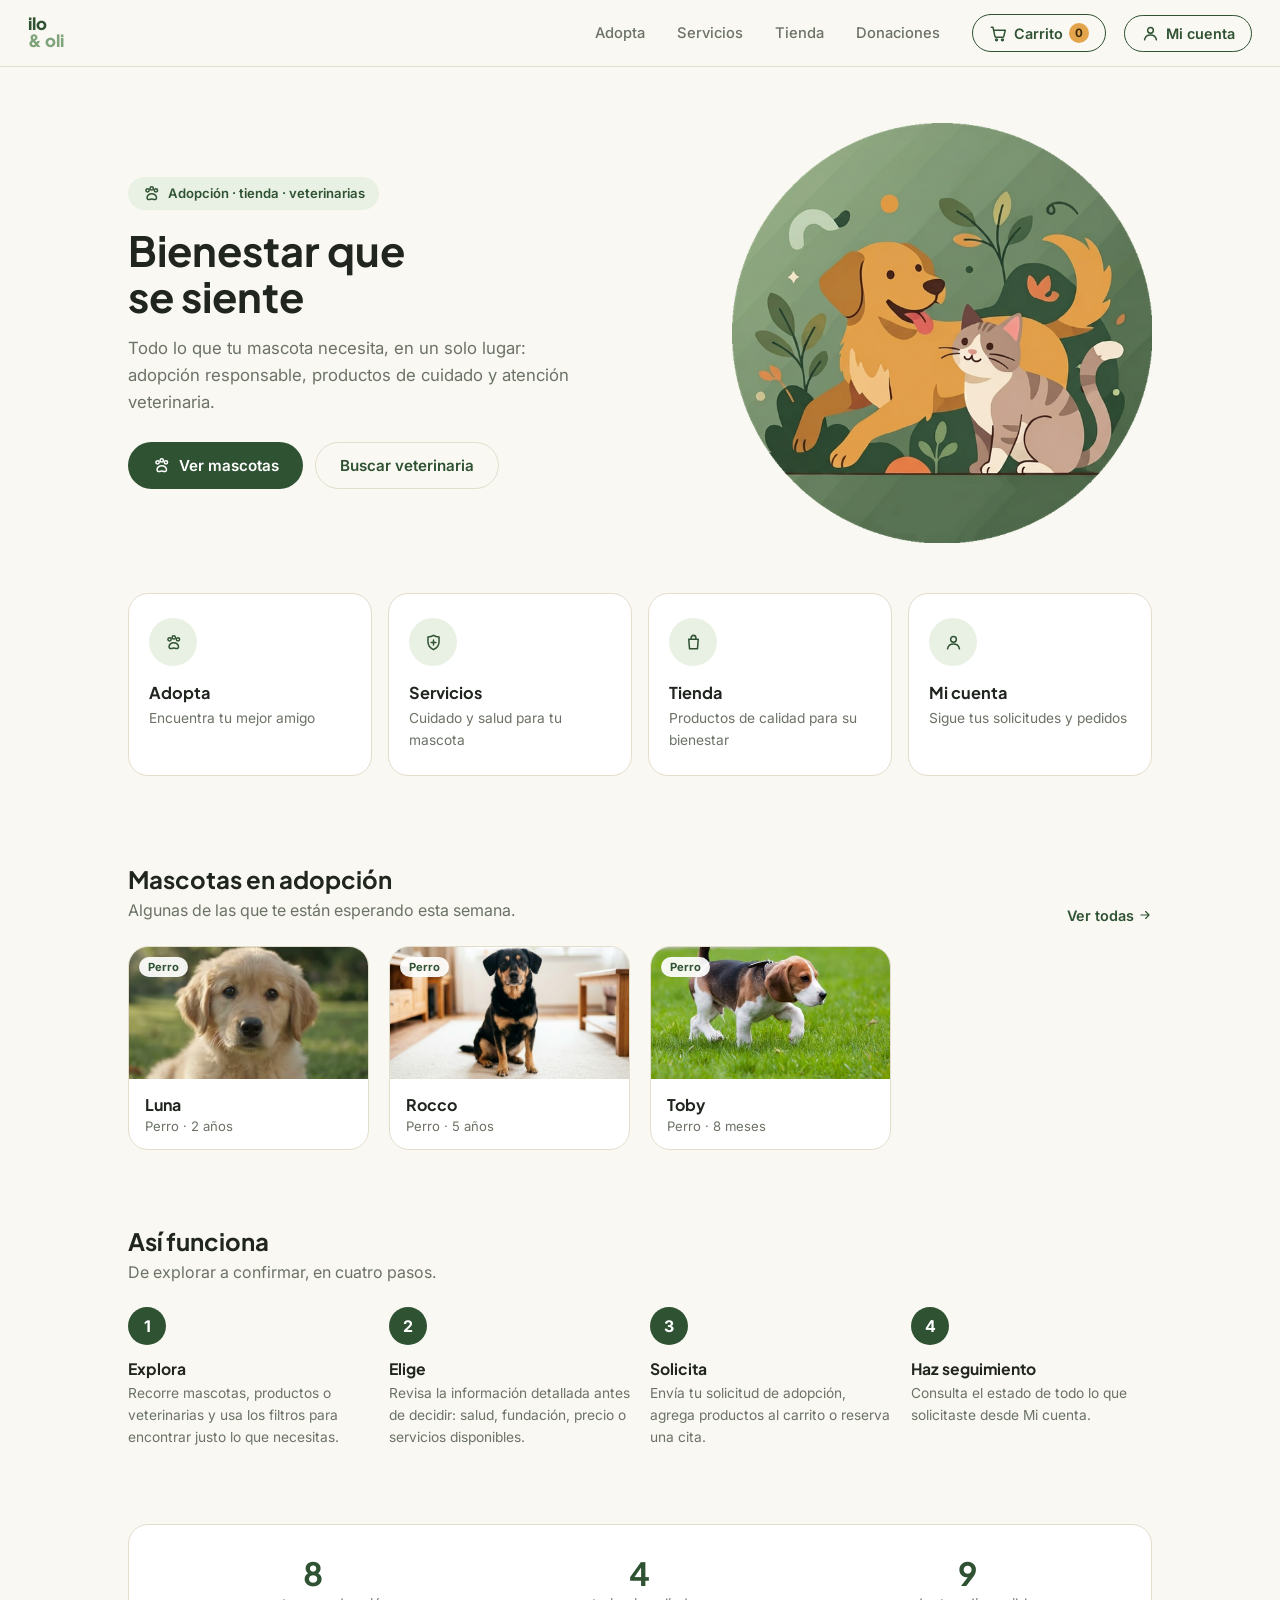
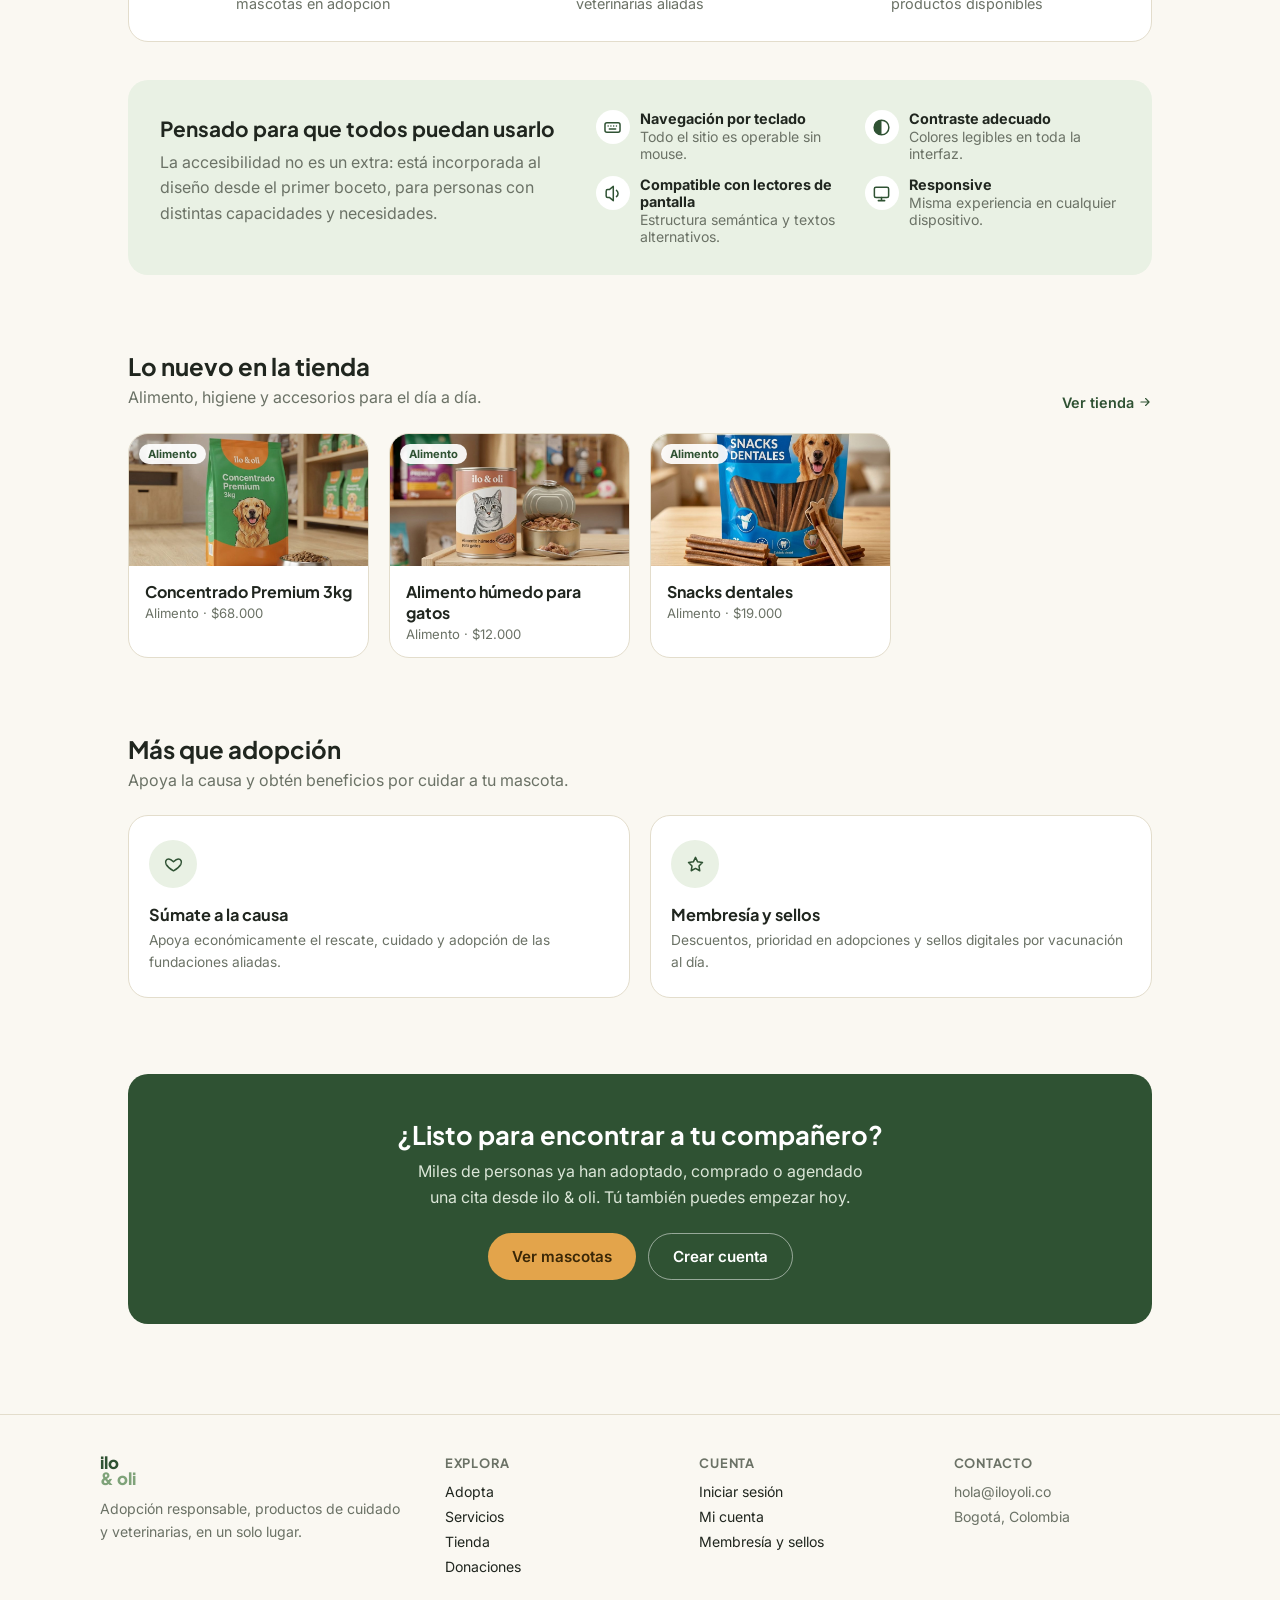
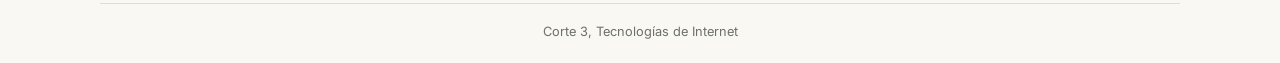
==== frontend/index.html @ 6c26f2fb "Proyecto completo con frontend y backend" ====
<!DOCTYPE html>
<html lang="es">
<head>
<meta charset="UTF-8">
<meta name="viewport" content="width=device-width, initial-scale=1">
<title>ilo &amp; oli</title>
<link href="https://fonts.googleapis.com/css2?family=Plus+Jakarta+Sans:wght@500;700;800&family=Inter:wght@400;500;600&display=swap" rel="stylesheet">
<link rel="stylesheet" href="estilos.css">
<link rel="stylesheet" href="dinamico.css">
</head>
<body>

<a class="saltar" href="#contenido">Saltar al contenido principal</a>

<!-- Un radio por pantalla: el que está marcado decide qué pantalla se ve -->
<input type="radio" name="pantalla" id="v-inicio" class="pantalla" tabindex="-1" aria-hidden="true" checked>
<input type="radio" name="pantalla" id="v-acceso" class="pantalla" tabindex="-1" aria-hidden="true">
<input type="radio" name="pantalla" id="v-registro" class="pantalla" tabindex="-1" aria-hidden="true">
<input type="radio" name="pantalla" id="v-mascotas" class="pantalla" tabindex="-1" aria-hidden="true">
<input type="radio" name="pantalla" id="v-mascota" class="pantalla" tabindex="-1" aria-hidden="true">
<input type="radio" name="pantalla" id="v-form-adopcion" class="pantalla" tabindex="-1" aria-hidden="true">
<input type="radio" name="pantalla" id="v-conf-adopcion" class="pantalla" tabindex="-1" aria-hidden="true">
<input type="radio" name="pantalla" id="v-tienda" class="pantalla" tabindex="-1" aria-hidden="true">
<input type="radio" name="pantalla" id="v-producto" class="pantalla" tabindex="-1" aria-hidden="true">
<input type="radio" name="pantalla" id="v-carrito" class="pantalla" tabindex="-1" aria-hidden="true">
<input type="radio" name="pantalla" id="v-pago" class="pantalla" tabindex="-1" aria-hidden="true">
<input type="radio" name="pantalla" id="v-conf-pedido" class="pantalla" tabindex="-1" aria-hidden="true">
<input type="radio" name="pantalla" id="v-veterinarias" class="pantalla" tabindex="-1" aria-hidden="true">
<input type="radio" name="pantalla" id="v-vet" class="pantalla" tabindex="-1" aria-hidden="true">
<input type="radio" name="pantalla" id="v-form-cita" class="pantalla" tabindex="-1" aria-hidden="true">
<input type="radio" name="pantalla" id="v-conf-cita" class="pantalla" tabindex="-1" aria-hidden="true">
<input type="radio" name="pantalla" id="v-cuenta" class="pantalla" tabindex="-1" aria-hidden="true">
<input type="radio" name="pantalla" id="v-membresia" class="pantalla" tabindex="-1" aria-hidden="true">
<input type="radio" name="pantalla" id="v-donaciones" class="pantalla" tabindex="-1" aria-hidden="true">
<input type="radio" name="pantalla" id="v-conf-donacion" class="pantalla" tabindex="-1" aria-hidden="true">
<input type="radio" name="pantalla" id="v-mascota-rocco" class="pantalla" tabindex="-1" aria-hidden="true">
<input type="radio" name="pantalla" id="v-mascota-toby" class="pantalla" tabindex="-1" aria-hidden="true">
<input type="radio" name="pantalla" id="v-mascota-mishi" class="pantalla" tabindex="-1" aria-hidden="true">
<input type="radio" name="pantalla" id="v-mascota-simon" class="pantalla" tabindex="-1" aria-hidden="true">
<input type="radio" name="pantalla" id="v-mascota-nube" class="pantalla" tabindex="-1" aria-hidden="true">
<input type="radio" name="pantalla" id="v-mascota-max" class="pantalla" tabindex="-1" aria-hidden="true">
<input type="radio" name="pantalla" id="v-mascota-bella" class="pantalla" tabindex="-1" aria-hidden="true">
<input type="radio" name="pantalla" id="v-form-adopcion-rocco" class="pantalla" tabindex="-1" aria-hidden="true">
<input type="radio" name="pantalla" id="v-form-adopcion-toby" class="pantalla" tabindex="-1" aria-hidden="true">
<input type="radio" name="pantalla" id="v-form-adopcion-mishi" class="pantalla" tabindex="-1" aria-hidden="true">
<input type="radio" name="pantalla" id="v-form-adopcion-simon" class="pantalla" tabindex="-1" aria-hidden="true">
<input type="radio" name="pantalla" id="v-form-adopcion-nube" class="pantalla" tabindex="-1" aria-hidden="true">
<input type="radio" name="pantalla" id="v-form-adopcion-max" class="pantalla" tabindex="-1" aria-hidden="true">
<input type="radio" name="pantalla" id="v-form-adopcion-bella" class="pantalla" tabindex="-1" aria-hidden="true">
<input type="radio" name="pantalla" id="v-producto-humedo" class="pantalla" tabindex="-1" aria-hidden="true">
<input type="radio" name="pantalla" id="v-producto-snacks" class="pantalla" tabindex="-1" aria-hidden="true">
<input type="radio" name="pantalla" id="v-producto-shampoo" class="pantalla" tabindex="-1" aria-hidden="true">
<input type="radio" name="pantalla" id="v-producto-toallitas" class="pantalla" tabindex="-1" aria-hidden="true">
<input type="radio" name="pantalla" id="v-producto-arena" class="pantalla" tabindex="-1" aria-hidden="true">
<input type="radio" name="pantalla" id="v-producto-correa" class="pantalla" tabindex="-1" aria-hidden="true">
<input type="radio" name="pantalla" id="v-producto-rascador" class="pantalla" tabindex="-1" aria-hidden="true">
<input type="radio" name="pantalla" id="v-producto-cama" class="pantalla" tabindex="-1" aria-hidden="true">
<input type="radio" name="pantalla" id="v-vet-patitas" class="pantalla" tabindex="-1" aria-hidden="true">
<input type="radio" name="pantalla" id="v-vet-norte" class="pantalla" tabindex="-1" aria-hidden="true">
<input type="radio" name="pantalla" id="v-vet-refugio" class="pantalla" tabindex="-1" aria-hidden="true">
<input type="radio" name="pantalla" id="v-form-cita-patitas" class="pantalla" tabindex="-1" aria-hidden="true">
<input type="radio" name="pantalla" id="v-form-cita-norte" class="pantalla" tabindex="-1" aria-hidden="true">
<input type="radio" name="pantalla" id="v-form-cita-refugio" class="pantalla" tabindex="-1" aria-hidden="true">
<input type="radio" name="pantalla" id="v-conf-perfil" class="pantalla" tabindex="-1" aria-hidden="true">
<input type="radio" name="pantalla" id="v-conf-membresia" class="pantalla" tabindex="-1" aria-hidden="true">
<input type="radio" name="pantalla" id="v-conf-sello" class="pantalla" tabindex="-1" aria-hidden="true">
<input type="radio" name="pantalla" id="v-adm-resumen" class="pantalla" tabindex="-1" aria-hidden="true">
<input type="radio" name="pantalla" id="v-adm-solicitudes" class="pantalla" tabindex="-1" aria-hidden="true">
<input type="radio" name="pantalla" id="v-adm-conf-aprobada" class="pantalla" tabindex="-1" aria-hidden="true">
<input type="radio" name="pantalla" id="v-adm-conf-rechazada" class="pantalla" tabindex="-1" aria-hidden="true">
<input type="radio" name="pantalla" id="v-adm-inventarios" class="pantalla" tabindex="-1" aria-hidden="true">
<input type="radio" name="pantalla" id="v-adm-mascota-nueva" class="pantalla" tabindex="-1" aria-hidden="true">
<input type="radio" name="pantalla" id="v-adm-producto-nuevo" class="pantalla" tabindex="-1" aria-hidden="true">
<input type="radio" name="pantalla" id="v-adm-conf-inventario" class="pantalla" tabindex="-1" aria-hidden="true">
<input type="radio" name="pantalla" id="v-adm-ingresos" class="pantalla" tabindex="-1" aria-hidden="true">
<input type="radio" name="pantalla" id="v-adm-sellos" class="pantalla" tabindex="-1" aria-hidden="true">
<input type="radio" name="pantalla" id="v-adm-config" class="pantalla" tabindex="-1" aria-hidden="true">

<!-- Íconos reutilizables -->
<svg width="0" height="0" style="position:absolute" aria-hidden="true">
  <symbol id="paw" viewBox="0 0 24 24"><circle cx="7" cy="8" r="2.1"/><circle cx="12.3" cy="5.6" r="2.1"/><circle cx="17.6" cy="8" r="2.1"/><path d="M12.3 12.2c3.2 0 6 2.5 6 5.2 0 1.7-1.5 2.7-3.3 2.1-1.8-.6-3.5-.6-5.3 0-1.8.6-3.3-.4-3.3-2.1 0-2.7 2.7-5.2 5.9-5.2z"/></symbol>
  <symbol id="bolsa" viewBox="0 0 24 24"><path d="M6 8h12l-1 12H7L6 8z"/><path d="M9 8V6a3 3 0 016 0v2"/></symbol>
  <symbol id="cruz" viewBox="0 0 24 24"><path d="M12 3c2 1.5 4 2 7 2v6c0 5-3 8-7 10-4-2-7-5-7-10V5c3 0 5-.5 7-2z"/><path d="M12 9v6M9 12h6"/></symbol>
  <symbol id="persona" viewBox="0 0 24 24"><circle cx="12" cy="8" r="3.6"/><path d="M4.5 20c.8-4 3.8-6 7.5-6s6.7 2 7.5 6"/></symbol>
  <symbol id="corazon" viewBox="0 0 24 24"><path d="M12 20s-7-4.2-9.3-8.3C1 8.3 2.6 5 6 5c2 0 3.5 1.1 6 3.6C14.5 6.1 16 5 18 5c3.4 0 5 3.3 3.3 6.7C19 15.8 12 20 12 20z"/></symbol>
  <symbol id="estrella" viewBox="0 0 24 24"><path d="M12 3l2.7 5.6 6.1.9-4.4 4.3 1 6.1L12 17l-5.4 2.9 1-6.1L3.2 9.5l6.1-.9z"/></symbol>
  <symbol id="check" viewBox="0 0 24 24"><circle cx="12" cy="12" r="9.3"/><path d="M8 12.3l2.6 2.6L16 9.5"/></symbol>
  <symbol id="ico-carrito" viewBox="0 0 24 24"><path d="M3 4h2l2.4 11.2a2 2 0 002 1.6h7.4a2 2 0 002-1.6L20.5 8H6"/><circle cx="9.5" cy="20" r="1.2"/><circle cx="17" cy="20" r="1.2"/></symbol>
  <symbol id="lupa" viewBox="0 0 24 24"><circle cx="11" cy="11" r="7.3"/><path d="M21 21l-4.6-4.6"/></symbol>
  <symbol id="flecha" viewBox="0 0 24 24"><path d="M5 12h14M13 6l6 6-6 6"/></symbol>
  <symbol id="atras" viewBox="0 0 24 24"><path d="M19 12H5M11 6l-6 6 6 6"/></symbol>
  <symbol id="reloj" viewBox="0 0 24 24"><circle cx="12" cy="12" r="9.3"/><path d="M12 7v5.3l3.6 2.1"/></symbol>
  <symbol id="pin" viewBox="0 0 24 24"><path d="M12 21s7-6.1 7-11.6A7 7 0 005 9.4C5 14.9 12 21 12 21z"/><circle cx="12" cy="9.4" r="2.4"/></symbol>
  <symbol id="telefono" viewBox="0 0 24 24"><path d="M5.5 4h3l1.5 4.5-2 1.7a12 12 0 006.8 6.8l1.7-2 4.5 1.5v3c0 1-1 1.8-2 1.6-11-1.3-14.3-9.5-15.5-15.6C3.3 4.8 4.4 4 5.5 4z"/></symbol>
  <symbol id="calendario" viewBox="0 0 24 24"><rect x="3.5" y="5" width="17" height="15.5" rx="2.5"/><path d="M8 3v4M16 3v4M3.5 10h17"/></symbol>
  <symbol id="tarjeta" viewBox="0 0 24 24"><rect x="2.5" y="5.5" width="19" height="13" rx="2.2"/><path d="M2.5 9.5h19"/></symbol>
  <symbol id="teclado" viewBox="0 0 24 24"><rect x="2.5" y="6" width="19" height="12" rx="2.5"/><path d="M6.5 10h.01M10 10h.01M13.5 10h.01M17 10h.01M8 14h8"/></symbol>
  <symbol id="contraste" viewBox="0 0 24 24"><circle cx="12" cy="12" r="9.3"/><path d="M12 2.7a9.3 9.3 0 000 18.6z" fill="currentColor" stroke="none"/></symbol>
  <symbol id="altavoz" viewBox="0 0 24 24"><path d="M4 15V9a2 2 0 012-2h2l5-4v18l-5-4H6a2 2 0 01-2-2z"/><path d="M17 8a5 5 0 010 8"/></symbol>
  <symbol id="documento" viewBox="0 0 24 24"><path d="M7 3h7l5 5v13H7z"/><path d="M14 3v5h5M10 13h6M10 17h6"/></symbol>
  <symbol id="pantalla" viewBox="0 0 24 24"><rect x="3" y="4" width="18" height="13" rx="2"/><path d="M8 21h8M12 17v4"/></symbol>
</svg>

<nav class="nav-usuario" aria-label="Principal">
  <label class="logo" for="v-inicio" role="link" tabindex="0" aria-label="ilo y oli, ir al inicio"><span>ilo</span><span>&amp; oli</span></label>
  <div class="links">
    <label for="v-mascotas" role="link" tabindex="0">Adopta</label>
    <label for="v-veterinarias" role="link" tabindex="0">Servicios</label>
    <label for="v-tienda" role="link" tabindex="0">Tienda</label>
    <label for="v-donaciones" role="link" tabindex="0">Donaciones</label>
  </div>
  <label class="btn-cuenta" for="v-carrito" role="link" tabindex="0" aria-label="Carrito, 3 productos"><svg class="icon" aria-hidden="true" focusable="false"><use href="#ico-carrito"/></svg>Carrito <span class="contador" aria-hidden="true">3</span></label>
  <label class="btn-cuenta" for="v-cuenta" role="link" tabindex="0"><svg class="icon" aria-hidden="true" focusable="false"><use href="#persona"/></svg>Mi cuenta</label>
</nav>

<nav class="nav-admin" aria-label="Administración">
  <label class="logo" for="v-adm-resumen" role="link" tabindex="0" aria-label="ilo y oli, ir al panel de administración"><span>ilo</span><span>&amp; oli</span></label>
  <div class="links">
    <label for="v-adm-resumen" role="link" tabindex="0">Estadísticas</label>
    <label for="v-adm-solicitudes" role="link" tabindex="0">Solicitudes</label>
    <label for="v-adm-inventarios" role="link" tabindex="0">Inventarios</label>
    <label for="v-adm-ingresos" role="link" tabindex="0">Ingresos</label>
  </div>
  <label class="btn-cuenta" for="v-adm-config" role="link" tabindex="0"><svg class="icon" aria-hidden="true" focusable="false"><use href="#persona"/></svg>Mi cuenta</label>
</nav>

<main id="contenido" tabindex="-1">

  <!-- ===== INICIO ===== -->
  <section class="vista" id="inicio" aria-label="Inicio">
    <div class="hero">
      <div>
        <span class="etiqueta"><svg class="icon" aria-hidden="true" focusable="false"><use href="#paw"/></svg> Adopción · tienda · veterinarias</span>
        <h1>Bienestar que<br>se siente</h1>
        <p class="intro">Todo lo que tu mascota necesita, en un solo lugar: adopción responsable, productos de cuidado y atención veterinaria.</p>
        <div class="botones">
          <label class="btn" for="v-mascotas" role="link" tabindex="0"><svg class="icon" aria-hidden="true" focusable="false"><use href="#paw"/></svg> Ver mascotas</label>
          <label class="btn borde" for="v-veterinarias" role="link" tabindex="0">Buscar veterinaria</label>
        </div>
      </div>
      <img class="ilustracion" src="img/inicio.png" alt="Un perro y un gato juntos" width="420" height="420">
    </div>

    <div class="accesos">
      <label class="acceso" for="v-mascotas" role="link" tabindex="0"><div class="circulo"><svg class="icon" aria-hidden="true" focusable="false"><use href="#paw"/></svg></div><h3>Adopta</h3><p>Encuentra tu mejor amigo</p></label>
      <label class="acceso" for="v-veterinarias" role="link" tabindex="0"><div class="circulo"><svg class="icon" aria-hidden="true" focusable="false"><use href="#cruz"/></svg></div><h3>Servicios</h3><p>Cuidado y salud para tu mascota</p></label>
      <label class="acceso" for="v-tienda" role="link" tabindex="0"><div class="circulo"><svg class="icon" aria-hidden="true" focusable="false"><use href="#bolsa"/></svg></div><h3>Tienda</h3><p>Productos de calidad para su bienestar</p></label>
      <label class="acceso" for="v-cuenta" role="link" tabindex="0"><div class="circulo"><svg class="icon" aria-hidden="true" focusable="false"><use href="#persona"/></svg></div><h3>Mi cuenta</h3><p>Sigue tus solicitudes y pedidos</p></label>
    </div>

    <section class="bloque">
      <div class="bloque-titulo">
        <div><h2>Mascotas en adopción</h2><p>Algunas de las que te están esperando esta semana.</p></div>
        <label class="ver-mas" for="v-mascotas" role="link" tabindex="0">Ver todas <svg class="icon" aria-hidden="true" focusable="false"><use href="#flecha"/></svg></label>
      </div>
      <div class="grilla">
        <label class="tarjeta" for="v-mascota" role="link" tabindex="0"><div class="imagen"><span class="tag">Perro</span><img src="img/mascota-luna-mini.jpg" alt="Luna, perra de pelaje dorado mirando a la cámara" loading="lazy"></div><div class="texto"><h4>Luna</h4><div class="meta">Perro · 2 años</div></div></label>
        <label class="tarjeta" for="v-mascota-rocco" role="link" tabindex="0"><div class="imagen"><span class="tag">Perro</span><img src="img/mascota-rocco-mini.jpg" alt="Rocco, perro negro con marcas color canela, sentado" loading="lazy"></div><div class="texto"><h4>Rocco</h4><div class="meta">Perro · 5 años</div></div></label>
        <label class="tarjeta" for="v-mascota-toby" role="link" tabindex="0"><div class="imagen"><span class="tag">Perro</span><img src="img/mascota-toby-mini.jpg" alt="Toby, cachorro beagle" loading="lazy"></div><div class="texto"><h4>Toby</h4><div class="meta">Perro · 8 meses</div></div></label>
      </div>
    </section>

    <section class="bloque">
      <div class="bloque-titulo"><div><h2>Así funciona</h2><p>De explorar a confirmar, en cuatro pasos.</p></div></div>
      <div class="pasos">
        <div class="paso"><div class="num">1</div><h3>Explora</h3><p>Recorre mascotas, productos o veterinarias y usa los filtros para encontrar justo lo que necesitas.</p></div>
        <div class="paso"><div class="num">2</div><h3>Elige</h3><p>Revisa la información detallada antes de decidir: salud, fundación, precio o servicios disponibles.</p></div>
        <div class="paso"><div class="num">3</div><h3>Solicita</h3><p>Envía tu solicitud de adopción, agrega productos al carrito o reserva una cita.</p></div>
        <div class="paso"><div class="num">4</div><h3>Haz seguimiento</h3><p>Consulta el estado de todo lo que solicitaste desde Mi cuenta.</p></div>
      </div>
    </section>

    <div class="cifras">
      <div><strong>8</strong><span>mascotas en adopción</span></div>
      <div><strong>4</strong><span>veterinarias aliadas</span></div>
      <div><strong>9</strong><span>productos disponibles</span></div>
    </div>

    <div class="accesibilidad">
      <div>
        <h2>Pensado para que todos puedan usarlo</h2>
        <p>La accesibilidad no es un extra: está incorporada al diseño desde el primer boceto, para personas con distintas capacidades y necesidades.</p>
      </div>
      <ul>
        <li><span class="circulo"><svg class="icon" aria-hidden="true" focusable="false"><use href="#teclado"/></svg></span><div><b>Navegación por teclado</b>Todo el sitio es operable sin mouse.</div></li>
        <li><span class="circulo"><svg class="icon" aria-hidden="true" focusable="false"><use href="#contraste"/></svg></span><div><b>Contraste adecuado</b>Colores legibles en toda la interfaz.</div></li>
        <li><span class="circulo"><svg class="icon" aria-hidden="true" focusable="false"><use href="#altavoz"/></svg></span><div><b>Compatible con lectores de pantalla</b>Estructura semántica y textos alternativos.</div></li>
        <li><span class="circulo"><svg class="icon" aria-hidden="true" focusable="false"><use href="#pantalla"/></svg></span><div><b>Responsive</b>Misma experiencia en cualquier dispositivo.</div></li>
      </ul>
    </div>

    <section class="bloque">
      <div class="bloque-titulo">
        <div><h2>Lo nuevo en la tienda</h2><p>Alimento, higiene y accesorios para el día a día.</p></div>
        <label class="ver-mas" for="v-tienda" role="link" tabindex="0">Ver tienda <svg class="icon" aria-hidden="true" focusable="false"><use href="#flecha"/></svg></label>
      </div>
      <div class="grilla">
        <label class="tarjeta" for="v-producto" role="link" tabindex="0"><div class="imagen"><span class="tag">Alimento</span><img src="img/producto-comida.jpg" alt="Bolsa de concentrado premium ilo & oli de 3 kg con un plato de croquetas" loading="lazy"></div><div class="texto"><h4>Concentrado Premium 3kg</h4><div class="meta">Alimento · $68.000</div></div></label>
        <label class="tarjeta" for="v-producto-humedo" role="link" tabindex="0"><div class="imagen"><span class="tag">Alimento</span><img src="img/producto-humedo.jpg" alt="Lata de alimento húmedo para gatos ilo & oli, abierta con una cuchara" loading="lazy"></div><div class="texto"><h4>Alimento húmedo para gatos</h4><div class="meta">Alimento · $12.000</div></div></label>
        <label class="tarjeta" for="v-producto-snacks" role="link" tabindex="0"><div class="imagen"><span class="tag">Alimento</span><img src="img/producto-snacks.jpg" alt="Bolsa de snacks dentales para perro con varias barritas sobre una mesa" loading="lazy"></div><div class="texto"><h4>Snacks dentales</h4><div class="meta">Alimento · $19.000</div></div></label>
      </div>
    </section>

    <section class="bloque">
      <div class="bloque-titulo"><div><h2>Más que adopción</h2><p>Apoya la causa y obtén beneficios por cuidar a tu mascota.</p></div></div>
      <div class="dos-col">
        <label class="acceso" for="v-donaciones" role="link" tabindex="0"><div class="circulo"><svg class="icon" aria-hidden="true" focusable="false"><use href="#corazon"/></svg></div><h3>Súmate a la causa</h3><p>Apoya económicamente el rescate, cuidado y adopción de las fundaciones aliadas.</p></label>
        <label class="acceso" for="v-membresia" role="link" tabindex="0"><div class="circulo"><svg class="icon" aria-hidden="true" focusable="false"><use href="#estrella"/></svg></div><h3>Membresía y sellos</h3><p>Descuentos, prioridad en adopciones y sellos digitales por vacunación al día.</p></label>
      </div>
    </section>

    <div class="banner">
      <h2>¿Listo para encontrar a tu compañero?</h2>
      <p>Miles de personas ya han adoptado, comprado o agendado una cita desde ilo &amp; oli. Tú también puedes empezar hoy.</p>
      <div class="botones">
        <label class="btn miel" for="v-mascotas" role="link" tabindex="0">Ver mascotas</label>
        <label class="btn borde" for="v-acceso" role="link" tabindex="0">Crear cuenta</label>
      </div>
    </div>
  </section>

  <!-- ===== ACCESO ===== -->
  <section class="vista" id="acceso" aria-label="Iniciar sesión">
    <h2>Accede a tu cuenta</h2>
    <p class="aviso-pago" role="status" hidden>Inicia sesión o crea tu cuenta para continuar con el pago. Tu carrito se conserva.</p>
    <div class="pestanas" role="tablist" aria-label="Acceso a la cuenta"><label class="activo" for="v-acceso" role="tab" id="tab-a-iniciar" aria-selected="true" tabindex="0">Iniciar sesión</label><label for="v-registro" role="tab" id="tab-a-registro" aria-selected="false" tabindex="-1">Registrarme</label></div>
    <div class="panel" role="tabpanel" aria-labelledby="tab-a-iniciar">
      <div class="campo"><label for="li-correo">Correo electrónico</label><input id="li-correo" autocomplete="email" type="email" placeholder="tú@correo.com"></div>
      <div class="campo"><label for="li-clave">Contraseña</label><input id="li-clave" autocomplete="current-password" type="password" placeholder="••••••••"></div>
      <label class="btn ancho" for="v-cuenta" role="button" tabindex="0" data-accion="login">Iniciar sesión</label>
    </div>
  </section>

  <section class="vista" id="registro" aria-label="Registro">
    <h2>Accede a tu cuenta</h2>
    <p class="aviso-pago" role="status" hidden>Inicia sesión o crea tu cuenta para continuar con el pago. Tu carrito se conserva.</p>
    <div class="pestanas" role="tablist" aria-label="Acceso a la cuenta"><label for="v-acceso" role="tab" id="tab-r-iniciar" aria-selected="false" tabindex="-1">Iniciar sesión</label><label class="activo" for="v-registro" role="tab" id="tab-r-registro" aria-selected="true" tabindex="0">Registrarme</label></div>
    <div class="panel" role="tabpanel" aria-labelledby="tab-r-registro">
      <div class="campo"><label for="re-nombre">Nombre</label><input id="re-nombre" autocomplete="name" type="text"></div>
      <div class="campo"><label for="re-correo">Correo electrónico</label><input id="re-correo" autocomplete="email" type="email"></div>
      <div class="campo"><label for="re-clave">Contraseña</label><input id="re-clave" autocomplete="new-password" type="password"></div>
      <label class="btn ancho" for="v-cuenta" role="button" tabindex="0" data-accion="registro">Crear cuenta</label>
    </div>
  </section>

  <!-- ===== ADOPCIÓN ===== -->
  <section class="vista" id="mascotas" aria-label="Mascotas en adopción">
    <div class="bloque">
      <div class="bloque-titulo"><div><h2>Mascotas disponibles</h2><p>Cada ficha trae lo necesario para una adopción informada.</p></div></div>
      <label class="buscador"><svg class="icon" aria-hidden="true" focusable="false"><use href="#lupa"/></svg><input type="text" placeholder="Buscar por nombre o especie..." aria-label="Buscar mascotas por nombre o especie"></label>
      <div class="filtros" role="group" aria-label="Filtrar mascotas por tipo">
        <button type="button" class="chip activo" aria-pressed="true">Todas</button><button type="button" class="chip" aria-pressed="false">Perros</button><button type="button" class="chip" aria-pressed="false">Gatos</button><button type="button" class="chip" aria-pressed="false">Asistencia</button>
      </div>
      <div class="grilla">
        <label class="tarjeta" for="v-mascota" role="link" tabindex="0"><div class="imagen"><span class="tag">Perro</span><img src="img/mascota-luna-mini.jpg" alt="Luna, perra de pelaje dorado mirando a la cámara" loading="lazy"></div><div class="texto"><h4>Luna</h4><div class="meta">Perro · 2 años</div></div></label>
        <label class="tarjeta" for="v-mascota-rocco" role="link" tabindex="0"><div class="imagen"><span class="tag">Perro</span><img src="img/mascota-rocco-mini.jpg" alt="Rocco, perro negro con marcas color canela, sentado" loading="lazy"></div><div class="texto"><h4>Rocco</h4><div class="meta">Perro · 5 años</div></div></label>
        <label class="tarjeta" for="v-mascota-toby" role="link" tabindex="0"><div class="imagen"><span class="tag">Perro</span><img src="img/mascota-toby-mini.jpg" alt="Toby, cachorro beagle" loading="lazy"></div><div class="texto"><h4>Toby</h4><div class="meta">Perro · 8 meses</div></div></label>
        <label class="tarjeta" for="v-mascota-mishi" role="link" tabindex="0"><div class="imagen"><span class="tag">Gato</span><img src="img/mascota-mishi-mini.jpg" alt="Mishi, gata siamesa de ojos azules" loading="lazy"></div><div class="texto"><h4>Mishi</h4><div class="meta">Gato · 1 año</div></div></label>
        <label class="tarjeta" for="v-mascota-simon" role="link" tabindex="0"><div class="imagen"><span class="tag">Gato</span><img src="img/mascota-simon-mini.jpg" alt="Simón, gato gris de pelo largo" loading="lazy"></div><div class="texto"><h4>Simón</h4><div class="meta">Gato · 3 años</div></div></label>
        <label class="tarjeta" for="v-mascota-nube" role="link" tabindex="0"><div class="imagen"><span class="tag">Gato</span><img src="img/mascota-nube-mini.jpg" alt="Nube, gatita blanca de ojos azules" loading="lazy"></div><div class="texto"><h4>Nube</h4><div class="meta">Gato · 6 meses</div></div></label>
        <label class="tarjeta" for="v-mascota-max" role="link" tabindex="0"><div class="imagen"><span class="tag">Perro de asistencia</span><img src="img/mascota-max-mini.jpg" alt="Max, perro de asistencia labrador negro con arnés" loading="lazy"></div><div class="texto"><h4>Max</h4><div class="meta">Perro de asistencia · 4 años</div></div></label>
        <label class="tarjeta" for="v-mascota-bella" role="link" tabindex="0"><div class="imagen"><span class="tag">Perro de asistencia</span><img src="img/mascota-bella-mini.jpg" alt="Bella, perro de asistencia labrador dorado con chaleco" loading="lazy"></div><div class="texto"><h4>Bella</h4><div class="meta">Perro de asistencia · 3 años</div></div></label>
      </div>
    </div>
  </section>

  <section class="vista" id="mascota" aria-label="Detalle de mascota">
    <label class="volver" for="v-mascotas" role="link" tabindex="0"><svg class="icon" aria-hidden="true" focusable="false"><use href="#atras"/></svg> Volver al catálogo</label>
    <div class="detalle">
      <div class="foto"><img src="img/mascota-luna.jpg" alt="Luna, perra de pelaje dorado mirando a la cámara" loading="lazy"></div>
      <div>
        <h2>Luna</h2>
        <div>
          <span class="badge"><svg class="icon" aria-hidden="true" focusable="false"><use href="#paw"/></svg> Perro</span>
          <span class="badge"><svg class="icon" aria-hidden="true" focusable="false"><use href="#reloj"/></svg> 2 años</span>
          <span class="badge"><svg class="icon" aria-hidden="true" focusable="false"><use href="#check"/></svg> Disponible</span>
        </div>
        <dl>
          <dt>Santuario / fundación</dt><dd>Fundación Huellas</dd>
          <dt>Estado de salud</dt><dd>Vacunada y esterilizada</dd>
          <dt>Tamaño</dt><dd>Mediano</dd>
          <dt>Temperamento</dt><dd>Activa, cariñosa, buena con niños y otros perros.</dd>
        </dl>
        <p>Mascota sociable, se lleva bien con niños y otras mascotas. Ideal para hogares con espacio para jugar.</p>
        <label class="btn miel" for="v-form-adopcion" role="link" tabindex="0"><svg class="icon" aria-hidden="true" focusable="false"><use href="#corazon"/></svg> Solicitar adopción</label>
      </div>
    </div>
    <section class="bloque">
      <div class="bloque-titulo"><h2>Otras mascotas que también buscan hogar</h2></div>
      <div class="grilla">
        <label class="tarjeta" for="v-mascota-rocco" role="link" tabindex="0"><div class="imagen"><span class="tag">Perro</span><img src="img/mascota-rocco-mini.jpg" alt="Rocco, perro negro con marcas color canela, sentado" loading="lazy"></div><div class="texto"><h4>Rocco</h4><div class="meta">Perro · 5 años</div></div></label>
        <label class="tarjeta" for="v-mascota-toby" role="link" tabindex="0"><div class="imagen"><span class="tag">Perro</span><img src="img/mascota-toby-mini.jpg" alt="Toby, cachorro beagle" loading="lazy"></div><div class="texto"><h4>Toby</h4><div class="meta">Perro · 8 meses</div></div></label>
      </div>
    </section>
  </section>

  <section class="vista" id="form-adopcion" aria-label="Solicitud de adopción">
    <label class="volver" for="v-mascota" role="link" tabindex="0"><svg class="icon" aria-hidden="true" focusable="false"><use href="#atras"/></svg> Volver al detalle</label>
    <h2>Formulario de solicitud de adopción</h2>
    <p>Completa tus datos para iniciar el contacto con la fundación correspondiente.</p>
    <p style="font-weight:600; color:var(--verde)">Adopción de: Luna</p>
    <div class="panel">
      <div class="campo"><label for="ad-nombre">Nombre completo</label><input id="ad-nombre" autocomplete="name" type="text"></div>
      <div class="campo"><label for="ad-vivienda">Tipo de vivienda</label><select id="ad-vivienda"><option>Casa con patio</option><option>Apartamento</option></select></div>
      <div class="campo"><label for="ad-obs">Observaciones</label><textarea id="ad-obs" rows="3" placeholder="Cuéntale a la fundación por qué quieres adoptar"></textarea></div>
      <label class="btn ancho" data-accion="adoptar" for="v-conf-adopcion" role="button" tabindex="0">Enviar solicitud</label>
    </div>
  </section>

  <section class="vista" id="conf-adopcion" aria-label="Solicitud de adopción registrada">
    <div class="confirmacion">
      <div class="circulo"><svg class="icon" aria-hidden="true" focusable="false"><use href="#check"/></svg></div>
      <h2>Solicitud registrada</h2>
      <p>Tu solicitud de adopción quedó en estado <b>pendiente</b>. La fundación se pondrá en contacto contigo pronto.</p>
      <label class="btn borde" for="v-cuenta" role="link" tabindex="0">Ver estado en Mi cuenta</label>
    </div>
  </section>

  <!-- ===== TIENDA ===== -->
  <section class="vista" id="tienda" aria-label="Tienda">
    <div class="bloque">
      <div class="bloque-titulo"><div><h2>Catálogo de productos</h2><p>Alimentación, higiene y entretenimiento para tu mascota.</p></div></div>
      <label class="buscador"><svg class="icon" aria-hidden="true" focusable="false"><use href="#lupa"/></svg><input type="text" placeholder="Buscar producto..." aria-label="Buscar productos"></label>
      <div class="filtros" role="group" aria-label="Filtrar productos por categoría">
        <button type="button" class="chip activo" aria-pressed="true">Todas</button><button type="button" class="chip" aria-pressed="false">Alimento</button><button type="button" class="chip" aria-pressed="false">Higiene</button><button type="button" class="chip" aria-pressed="false">Accesorios</button>
      </div>
      <div class="grilla">
        <label class="tarjeta" for="v-producto" role="link" tabindex="0"><div class="imagen"><span class="tag">Alimento</span><img src="img/producto-comida.jpg" alt="Bolsa de concentrado premium ilo & oli de 3 kg con un plato de croquetas" loading="lazy"></div><div class="texto"><h4>Concentrado Premium 3kg</h4><div class="meta">Alimento · $68.000</div></div></label>
        <label class="tarjeta" for="v-producto-humedo" role="link" tabindex="0"><div class="imagen"><span class="tag">Alimento</span><img src="img/producto-humedo.jpg" alt="Lata de alimento húmedo para gatos ilo & oli, abierta con una cuchara" loading="lazy"></div><div class="texto"><h4>Alimento húmedo para gatos</h4><div class="meta">Alimento · $12.000</div></div></label>
        <label class="tarjeta" for="v-producto-snacks" role="link" tabindex="0"><div class="imagen"><span class="tag">Alimento</span><img src="img/producto-snacks.jpg" alt="Bolsa de snacks dentales para perro con varias barritas sobre una mesa" loading="lazy"></div><div class="texto"><h4>Snacks dentales</h4><div class="meta">Alimento · $19.000</div></div></label>
        <label class="tarjeta" for="v-producto-shampoo" role="link" tabindex="0"><div class="imagen"><span class="tag">Higiene</span><img src="img/producto-shampoo.jpg" alt="Frasco dosificador de shampoo hipoalergénico para mascotas" loading="lazy"></div><div class="texto"><h4>Shampoo hipoalergénico</h4><div class="meta">Higiene · $27.000</div></div></label>
        <label class="tarjeta" for="v-producto-toallitas" role="link" tabindex="0"><div class="imagen"><span class="tag">Higiene</span><img src="img/producto-toallitas.jpg" alt="Paquete de toallitas húmedas para mascotas" loading="lazy"></div><div class="texto"><h4>Toallitas húmedas</h4><div class="meta">Higiene · $15.000</div></div></label>
        <label class="tarjeta" for="v-producto-arena" role="link" tabindex="0"><div class="imagen"><span class="tag">Higiene</span><img src="img/producto-arena.jpg" alt="Bolsa de arena sanitaria aglomerante para gatos" loading="lazy"></div><div class="texto"><h4>Arena sanitaria aglomerante</h4><div class="meta">Higiene · $32.000</div></div></label>
        <label class="tarjeta" for="v-producto-correa" role="link" tabindex="0"><div class="imagen"><span class="tag">Accesorios</span><img src="img/producto-correa.jpg" alt="Correa reflectiva enrollada en colores rojo, naranja y verde" loading="lazy"></div><div class="texto"><h4>Correa reflectiva</h4><div class="meta">Accesorios · $35.000</div></div></label>
        <label class="tarjeta" for="v-producto-rascador" role="link" tabindex="0"><div class="imagen"><span class="tag">Accesorios</span><img src="img/producto-rascador.jpg" alt="Rascador de dos niveles para gatos con un gato asomándose" loading="lazy"></div><div class="texto"><h4>Rascador para gatos</h4><div class="meta">Accesorios · $89.000</div></div></label>
        <label class="tarjeta" for="v-producto-cama" role="link" tabindex="0"><div class="imagen"><span class="tag">Accesorios</span><img src="img/producto-cama.jpg" alt="Cama acolchada gris con interior blanco mullido" loading="lazy"></div><div class="texto"><h4>Cama acolchada mediana</h4><div class="meta">Accesorios · $75.000</div></div></label>
      </div>
    </div>
  </section>

  <section class="vista" id="producto" aria-label="Detalle de producto">
    <label class="volver" for="v-tienda" role="link" tabindex="0"><svg class="icon" aria-hidden="true" focusable="false"><use href="#atras"/></svg> Volver al catálogo</label>
    <div class="detalle">
      <div class="foto"><img src="img/producto-comida.jpg" alt="Bolsa de concentrado premium ilo & oli de 3 kg con un plato de croquetas" loading="lazy"></div>
      <div>
        <span class="badge">Alimento</span>
        <h2>Concentrado Premium 3kg</h2>
        <p class="precio">$68.000</p>
        <p>Alimento balanceado para perros adultos con proteína de pollo real, fortalecido con omega 3 y 6 para un pelaje saludable. Sin colorantes ni conservantes artificiales.</p>
        <dl>
          <dt>Marca</dt><dd>NutriCan</dd>
          <dt>Presentación</dt><dd>Bolsa 3 kg</dd>
          <dt>Stock disponible</dt><dd>12 unidades</dd>
        </dl>
        <div class="botones">
          <label class="btn miel" for="v-carrito" role="button" tabindex="0"><svg class="icon" aria-hidden="true" focusable="false"><use href="#bolsa"/></svg> Agregar al carrito</label>
          <label class="btn borde" for="v-carrito" role="link" tabindex="0">Ver carrito</label>
        </div>
      </div>
    </div>
    <section class="bloque">
      <div class="bloque-titulo"><h2>También te puede interesar</h2></div>
      <div class="grilla">
        <label class="tarjeta" for="v-producto-humedo" role="link" tabindex="0"><div class="imagen"><span class="tag">Alimento</span><img src="img/producto-humedo.jpg" alt="Lata de alimento húmedo para gatos ilo & oli, abierta con una cuchara" loading="lazy"></div><div class="texto"><h4>Alimento húmedo para gatos</h4><div class="meta">Alimento · $12.000</div></div></label>
        <label class="tarjeta" for="v-producto-snacks" role="link" tabindex="0"><div class="imagen"><span class="tag">Alimento</span><img src="img/producto-snacks.jpg" alt="Bolsa de snacks dentales para perro con varias barritas sobre una mesa" loading="lazy"></div><div class="texto"><h4>Snacks dentales</h4><div class="meta">Alimento · $19.000</div></div></label>
      </div>
    </section>
  </section>

  <section class="vista" id="carrito" aria-label="Carrito de compras">
    <label class="volver" for="v-tienda" role="link" tabindex="0"><svg class="icon" aria-hidden="true" focusable="false"><use href="#atras"/></svg> Seguir comprando</label>
    <h2>Carrito de compras</h2>
    <div class="panel">
      <div class="fila-carrito">
        <span class="nombre">Concentrado Premium 3kg</span>
        <div class="cantidad" role="group" aria-label="Cantidad de Concentrado Premium 3kg"><button type="button" aria-label="Disminuir cantidad">–</button><span>1</span><button type="button" aria-label="Aumentar cantidad">+</button></div>
        <span>$68.000</span><button type="button" class="quitar" aria-label="Quitar Concentrado Premium 3kg del carrito"><span aria-hidden="true">✕</span></button>
      </div>
      <div class="fila-carrito">
        <span class="nombre">Shampoo hipoalergénico</span>
        <div class="cantidad" role="group" aria-label="Cantidad de Shampoo hipoalergénico"><button type="button" aria-label="Disminuir cantidad">–</button><span>2</span><button type="button" aria-label="Aumentar cantidad">+</button></div>
        <span>$54.000</span><button type="button" class="quitar" aria-label="Quitar Shampoo hipoalergénico del carrito"><span aria-hidden="true">✕</span></button>
      </div>
      <div class="total"><span>Total</span><span>$122.000</span></div>
      <label class="btn miel ancho" for="v-pago" role="link" tabindex="0">Ir a pagar</label>
    </div>
  </section>

  <section class="vista" id="pago" aria-label="Datos de pago">
    <label class="volver" for="v-carrito" role="link" tabindex="0"><svg class="icon" aria-hidden="true" focusable="false"><use href="#atras"/></svg> Volver al carrito</label>
    <h2>Datos de pago</h2>
    <div class="panel">
      <div class="campo"><label for="pg-metodo">Método de pago</label>
        <select id="pg-metodo"><option>Tarjeta de crédito/débito</option><option>PSE</option><option>Pago contraentrega</option></select>
      </div>
      <div class="campo"><label for="pg-numero">Número de tarjeta</label><input id="pg-numero" autocomplete="cc-number" inputmode="numeric" type="text" placeholder="4111 1111 1111 1111"></div>
      <div class="campo"><label for="pg-nombre">Nombre en la tarjeta</label><input id="pg-nombre" autocomplete="cc-name" type="text" placeholder="Como aparece en la tarjeta"></div>
      <div style="display:flex; gap:12px">
        <div class="campo" style="flex:1"><label for="pg-venc">Vencimiento</label><input id="pg-venc" autocomplete="cc-exp" inputmode="numeric" type="text" placeholder="MM/AA"></div>
        <div class="campo" style="flex:1"><label for="pg-cvv">CVV</label><input id="pg-cvv" autocomplete="cc-csc" inputmode="numeric" type="text" placeholder="123"></div>
      </div>
      <div class="total-pago"><div class="total"><span>Total a pagar</span><span>$122.000</span></div></div>
      <label class="btn miel ancho" data-accion="pagar" for="v-conf-pedido" role="button" tabindex="0"><svg class="icon" aria-hidden="true" focusable="false"><use href="#tarjeta"/></svg> Confirmar pago</label>
    </div>
  </section>

  <section class="vista" id="conf-pedido" aria-label="Pedido confirmado">
    <div class="confirmacion">
      <div class="circulo"><svg class="icon" aria-hidden="true" focusable="false"><use href="#check"/></svg></div>
      <h2>Pedido confirmado</h2>
      <p>Tu pago fue aprobado y el pedido #P-0142 quedó registrado por un total de $122.000.</p>
      <label class="btn borde" for="v-cuenta" role="link" tabindex="0">Ver estado en Mi cuenta</label>
    </div>
  </section>

  <!-- ===== VETERINARIAS ===== -->
  <section class="vista" id="veterinarias" aria-label="Directorio veterinario">
    <div class="bloque">
      <div class="bloque-titulo"><div><h2>Directorio veterinario</h2><p>Ubicación, contacto, horario y servicios disponibles.</p></div></div>
      <label class="buscador"><svg class="icon" aria-hidden="true" focusable="false"><use href="#lupa"/></svg><input type="text" placeholder="Buscar por nombre o ubicación..." aria-label="Buscar veterinarias por nombre o ubicación"></label>
      <div class="filtros" role="group" aria-label="Filtrar veterinarias por servicio">
        <button type="button" class="chip activo" aria-pressed="true">Todas</button><button type="button" class="chip" aria-pressed="false">Urgencias</button><button type="button" class="chip" aria-pressed="false">Vacunación</button><button type="button" class="chip" aria-pressed="false">Peluquería</button>
      </div>
      <div class="grilla">
        <label class="tarjeta" for="v-vet" role="link" tabindex="0"><div class="imagen"><span class="tag">Atiende urgencias</span><img src="img/vet-sanroque.jpg" alt="Fachada de la Clínica Veterinaria San Roque" loading="lazy"></div><div class="texto"><h4>Clínica San Roque</h4><div class="meta">Cra 15 #45-20, Bogotá</div><div class="meta">Lun–Sáb, 8:00–18:00</div></div></label>
        <label class="tarjeta" for="v-vet-patitas" role="link" tabindex="0"><div class="imagen"><span class="tag">Atiende urgencias</span><img src="img/vet-patitas.jpg" alt="Fachada de la Veterinaria Patitas Felices" loading="lazy"></div><div class="texto"><h4>Veterinaria Patitas Felices</h4><div class="meta">Cll 80 #22-10, Bogotá</div><div class="meta">Lun–Dom, 9:00–19:00</div></div></label>
        <label class="tarjeta" for="v-vet-norte" role="link" tabindex="0"><div class="imagen"><img src="img/vet-norte.jpg" alt="Entrada del Centro Veterinario Norte" loading="lazy"></div><div class="texto"><h4>Centro Veterinario Norte</h4><div class="meta">Av. Suba #110-5, Bogotá</div><div class="meta">Lun–Vie, 8:00–17:00</div></div></label>
        <label class="tarjeta" for="v-vet-refugio" role="link" tabindex="0"><div class="imagen"><span class="tag">Atiende urgencias</span><img src="img/vet-refugio.jpg" alt="Fachada de la Veterinaria El Refugio" loading="lazy"></div><div class="texto"><h4>Veterinaria El Refugio</h4><div class="meta">Cra 7 #63-40, Bogotá</div><div class="meta">Lun–Sáb, 7:30–19:00</div></div></label>
      </div>
    </div>
  </section>

  <section class="vista" id="vet" aria-label="Detalle de veterinaria">
    <label class="volver" for="v-veterinarias" role="link" tabindex="0"><svg class="icon" aria-hidden="true" focusable="false"><use href="#atras"/></svg> Volver al directorio</label>
    <h2>Clínica San Roque</h2>
    <div class="datos">
      <div class="dato"><span class="circulo"><svg class="icon" aria-hidden="true" focusable="false"><use href="#pin"/></svg></span>Cra 15 #45-20, Bogotá</div>
      <div class="dato"><span class="circulo"><svg class="icon" aria-hidden="true" focusable="false"><use href="#telefono"/></svg></span>(601) 555-0199</div>
      <div class="dato"><span class="circulo"><svg class="icon" aria-hidden="true" focusable="false"><use href="#reloj"/></svg></span>Lun–Sáb, 8:00–18:00</div>
    </div>
    <div class="subtitulo">Servicios</div>
    <div>
      <span class="badge">Consulta general</span><span class="badge">Vacunación</span><span class="badge">Desparasitación</span><span class="badge">Peluquería</span><span class="badge">Urgencias</span>
    </div>
    <div class="subtitulo">Precios y reserva</div>
    <div style="margin-bottom:22px">
      <div class="fila-precio"><span class="nombre">Consulta general</span><span class="valor">$45.000</span><label class="btn chico borde" for="v-form-cita" role="link" tabindex="0" aria-label="Reservar Consulta general">Reservar</label></div>
      <div class="fila-precio"><span class="nombre">Vacunación</span><span class="valor">$35.000</span><label class="btn chico borde" for="v-form-cita" role="link" tabindex="0" aria-label="Reservar Vacunación">Reservar</label></div>
      <div class="fila-precio"><span class="nombre">Desparasitación</span><span class="valor">$25.000</span><label class="btn chico borde" for="v-form-cita" role="link" tabindex="0" aria-label="Reservar Desparasitación">Reservar</label></div>
      <div class="fila-precio"><span class="nombre">Peluquería</span><span class="valor">$40.000</span><label class="btn chico borde" for="v-form-cita" role="link" tabindex="0" aria-label="Reservar Peluquería">Reservar</label></div>
      <div class="fila-precio"><span class="nombre">Urgencias</span><span class="valor">$90.000</span><label class="btn chico borde" for="v-form-cita" role="link" tabindex="0" aria-label="Reservar Urgencias">Reservar</label></div>
    </div>
    <label class="btn miel" for="v-form-cita" role="link" tabindex="0"><svg class="icon" aria-hidden="true" focusable="false"><use href="#calendario"/></svg> Solicitar cita</label>
  </section>

  <section class="vista" id="form-cita" aria-label="Solicitud de cita">
    <label class="volver" for="v-vet" role="link" tabindex="0"><svg class="icon" aria-hidden="true" focusable="false"><use href="#atras"/></svg> Volver al establecimiento</label>
    <h2>Solicitud de cita</h2>
    <p style="font-weight:600; color:var(--verde)">Establecimiento: Clínica San Roque</p>
    <div class="panel">
      <div class="campo"><label for="ct-servicio">Servicio</label>
        <select id="ct-servicio"><option>Consulta general — $45.000</option><option>Vacunación — $35.000</option><option>Desparasitación — $25.000</option><option>Peluquería — $40.000</option><option>Urgencias — $90.000</option></select>
      </div>
      <div class="campo"><label for="ct-fecha">Fecha</label><input id="ct-fecha" type="date"></div>
      <div class="campo"><label for="ct-hora">Hora</label><input id="ct-hora" type="time"></div>
      <label class="btn ancho" for="v-conf-cita" role="button" tabindex="0">Solicitar cita</label>
    </div>
  </section>

  <section class="vista" id="conf-cita" aria-label="Cita solicitada">
    <div class="confirmacion">
      <div class="circulo"><svg class="icon" aria-hidden="true" focusable="false"><use href="#check"/></svg></div>
      <h2>Cita solicitada</h2>
      <p>Tu cita quedó en estado <b>solicitada</b>, sujeta a confirmación del establecimiento.</p>
      <label class="btn borde" for="v-cuenta" role="link" tabindex="0">Ver estado en Mi cuenta</label>
    </div>
  </section>

  <!-- ===== CUENTA ===== -->
  <section class="vista" id="cuenta" aria-label="Mi cuenta">
    <h2>Mi cuenta</h2>
    <p>Perfil, preferencias y seguimiento de tus solicitudes, pedidos y citas.</p>
    <h3 style="margin-top:24px">Perfil</h3>
    <div class="panel" style="margin-bottom:28px">
      <div class="campo"><label for="pf-nombre">Nombre</label><input id="pf-nombre" autocomplete="name" type="text" value="Camila Ríos"></div>
      <div class="campo"><label for="pf-correo">Correo electrónico</label><input id="pf-correo" autocomplete="email" type="email" value="camila@correo.com" readonly></div>
      <div class="campo"><label for="pf-pref">Preferencias</label><input id="pf-pref" type="text" value="Perros, tamaño mediano"></div>
      <div class="campo"><label for="pf-mascota">¿Tienes una mascota? Cuéntanos cuál</label><input id="pf-mascota" type="text" placeholder="Ej: un gato de 2 años"></div>
      <div class="campo" role="group" aria-labelledby="pf-intereses">
        <span class="etiqueta-grupo" id="pf-intereses">Intereses dentro de la plataforma</span>
        <label class="check"><input type="checkbox"> Adopción</label>
        <label class="check"><input type="checkbox"> Productos</label>
        <label class="check"><input type="checkbox"> Veterinaria</label>
      </div>
      <label class="btn chico borde" data-accion="perfil" for="v-conf-perfil" role="button" tabindex="0">Guardar cambios</label>
    </div>
    <div class="atajos">
      <label class="btn chico borde" for="v-membresia" role="link" tabindex="0">Membresía y sellos de fidelización</label>
      <label class="btn chico borde" for="v-donaciones" role="link" tabindex="0">Hacer una donación</label>
      <label class="btn chico borde" for="v-inicio" role="button" tabindex="0" data-accion="logout">Cerrar sesión</label>
    </div>
    <h3>Estado de solicitudes</h3>
    <div class="estado-fila"><span>Solicitud de adopción — Luna</span><span class="estado pendiente">Pendiente</span></div>
    <div class="estado-fila"><span>Pedido #P-0142</span><span class="estado">Confirmado</span></div>
    <div class="estado-fila"><span>Cita — Clínica San Roque</span><span class="estado pendiente">Solicitada</span></div>
  </section>

  <section class="vista" id="membresia" aria-label="Membresía y sellos">
    <label class="volver" for="v-cuenta" role="link" tabindex="0"><svg class="icon" aria-hidden="true" focusable="false"><use href="#atras"/></svg> Volver a Mi cuenta</label>
    <h2>Membresía y fidelización</h2>
    <p>Pensada para usuarios frecuentes que compran productos, agendan servicios veterinarios o siguen procesos de adopción.</p>
    <div class="dos-col">
      <div class="panel">
        <h3>Plan de membresía</h3>
        <span class="badge gris">Inactiva</span>
        <ul class="lista" style="margin-top:14px">
          <li>Descuentos en productos seleccionados</li>
          <li>Prioridad en la revisión de solicitudes de adopción</li>
          <li>Acceso a contenido educativo exclusivo sobre cuidado y nutrición</li>
        </ul>
        <label class="btn ancho" data-accion="activar" for="v-conf-membresia" role="button" tabindex="0">Activar membresía</label>
      </div>
      <div class="panel">
        <h3>Sellos digitales</h3>
        <p>Obtén un sello por mantener al día el carnet de vacunación y desparasitación de tu mascota. Al completar 6 sellos se generan beneficios canjeables.</p>
        <div class="sellos" role="img" aria-label="3 de 6 sellos acumulados">
          <span class="sello lleno"><svg class="icon" aria-hidden="true" focusable="false"><use href="#paw"/></svg></span>
          <span class="sello lleno"><svg class="icon" aria-hidden="true" focusable="false"><use href="#paw"/></svg></span>
          <span class="sello lleno"><svg class="icon" aria-hidden="true" focusable="false"><use href="#paw"/></svg></span>
          <span class="sello"><svg class="icon" aria-hidden="true" focusable="false"><use href="#paw"/></svg></span>
          <span class="sello"><svg class="icon" aria-hidden="true" focusable="false"><use href="#paw"/></svg></span>
          <span class="sello"><svg class="icon" aria-hidden="true" focusable="false"><use href="#paw"/></svg></span>
        </div>
        <p>3 de 6 sellos acumulados.</p>
        <label class="btn borde ancho" data-accion="sello" for="v-conf-sello" role="button" tabindex="0">Registrar vacunación/desparasitación al día</label>
      </div>
    </div>
  </section>

  <!-- ===== DONACIONES ===== -->
  <section class="vista" id="donaciones" aria-label="Donaciones">
    <h2>Donaciones</h2>
    <p style="max-width:62ch">Apoya económicamente las labores de rescate, cuidado y adopción de las fundaciones aliadas. Lo recaudado se destina a alimentación, atención veterinaria y procesos de adopción.</p>
    <div class="dos-col">
      <div class="panel">
        <h3>Elige un monto</h3>
        <div class="montos" role="group" aria-label="Montos sugeridos"><button type="button" class="chip" aria-pressed="false">$20.000</button><button type="button" class="chip" aria-pressed="false">$50.000</button><button type="button" class="chip" aria-pressed="false">$100.000</button></div>
        <div class="campo"><label for="do-monto">Monto (COP)</label><input id="do-monto" inputmode="numeric" min="1" type="number"></div>
        <div class="campo"><label for="do-fundacion">Fundación</label><select id="do-fundacion"><option>Fundación Huellas</option><option>Santuario Patitas</option></select></div>
        <label class="btn miel ancho" data-accion="donar" for="v-conf-donacion" role="button" tabindex="0"><svg class="icon" aria-hidden="true" focusable="false"><use href="#corazon"/></svg> Donar</label>
      </div>
      <div class="panel">
        <h3>¿En qué se usa tu donación?</h3>
        <ul class="lista">
          <li>Alimento y atención veterinaria para mascotas en proceso de adopción</li>
          <li>Procesos de esterilización y vacunación</li>
          <li>Materiales y transporte para labores de rescate</li>
        </ul>
      </div>
    </div>
  </section>

  <section class="vista" id="conf-donacion" aria-label="Donación registrada">
    <div class="confirmacion">
      <div class="circulo"><svg class="icon" aria-hidden="true" focusable="false"><use href="#check"/></svg></div>
      <h2>¡Gracias por tu donación!</h2>
      <p>Tu donación fue registrada.</p>
      <label class="btn borde" for="v-inicio" role="link" tabindex="0">Volver al inicio</label>
    </div>
  </section>


  <!-- ===== MASCOTAS: fichas y solicitudes ===== -->
  <section class="vista" id="mascota-rocco" aria-label="Detalle de mascota: Rocco">
    <label class="volver" for="v-mascotas" role="link" tabindex="0"><svg class="icon" aria-hidden="true" focusable="false"><use href="#atras"/></svg> Volver al catálogo</label>
    <div class="detalle">
      <div class="foto"><img src="img/mascota-rocco.jpg" alt="Rocco, perro negro con marcas color canela, sentado" loading="lazy"></div>
      <div>
        <h2>Rocco</h2>
        <div>
          <span class="badge"><svg class="icon" aria-hidden="true" focusable="false"><use href="#paw"/></svg> Perro</span>
          <span class="badge"><svg class="icon" aria-hidden="true" focusable="false"><use href="#reloj"/></svg> 5 años</span>
          <span class="badge"><svg class="icon" aria-hidden="true" focusable="false"><use href="#check"/></svg> Disponible</span>
        </div>
        <dl>
          <dt>Santuario / fundación</dt><dd>Fundación Huellas</dd>
          <dt>Estado de salud</dt><dd>Vacunado y esterilizado</dd>
          <dt>Tamaño</dt><dd>Grande</dd>
          <dt>Temperamento</dt><dd>Tranquilo, leal y protector; prefiere rutinas estables.</dd>
        </dl>
        <p>Perro adulto y sereno, ideal para quienes buscan un compañero de paseos largos y tardes en casa. Convive bien con niños mayores.</p>
        <label class="btn miel" for="v-form-adopcion-rocco" role="link" tabindex="0"><svg class="icon" aria-hidden="true" focusable="false"><use href="#corazon"/></svg> Solicitar adopción</label>
      </div>
    </div>
    <section class="bloque">
      <div class="bloque-titulo"><h2>Otras mascotas que también buscan hogar</h2></div>
      <div class="grilla">
        <label class="tarjeta" for="v-mascota" role="link" tabindex="0"><div class="imagen"><span class="tag">Perro</span><img src="img/mascota-luna-mini.jpg" alt="Luna, perra de pelaje dorado mirando a la cámara" loading="lazy"></div><div class="texto"><h4>Luna</h4><div class="meta">Perro · 2 años</div></div></label>
        <label class="tarjeta" for="v-mascota-toby" role="link" tabindex="0"><div class="imagen"><span class="tag">Perro</span><img src="img/mascota-toby-mini.jpg" alt="Toby, cachorro beagle" loading="lazy"></div><div class="texto"><h4>Toby</h4><div class="meta">Perro · 8 meses</div></div></label>
      </div>
    </section>
  </section>

  <section class="vista" id="form-adopcion-rocco" aria-label="Solicitud de adopción: Rocco">
    <label class="volver" for="v-mascota-rocco" role="link" tabindex="0"><svg class="icon" aria-hidden="true" focusable="false"><use href="#atras"/></svg> Volver al detalle</label>
    <h2>Formulario de solicitud de adopción</h2>
    <p>Completa tus datos para iniciar el contacto con la fundación correspondiente.</p>
    <p style="font-weight:600; color:var(--verde)">Adopción de: Rocco</p>
    <div class="panel">
      <div class="campo"><label for="ad-rocco-nombre">Nombre completo</label><input id="ad-rocco-nombre" autocomplete="name" type="text"></div>
      <div class="campo"><label for="ad-rocco-vivienda">Tipo de vivienda</label><select id="ad-rocco-vivienda"><option>Casa con patio</option><option>Apartamento</option></select></div>
      <div class="campo"><label for="ad-rocco-obs">Observaciones</label><textarea id="ad-rocco-obs" rows="3" placeholder="Cuéntale a la fundación por qué quieres adoptar"></textarea></div>
      <label class="btn ancho" data-accion="adoptar" for="v-conf-adopcion" role="button" tabindex="0">Enviar solicitud</label>
    </div>
  </section>

  <section class="vista" id="mascota-toby" aria-label="Detalle de mascota: Toby">
    <label class="volver" for="v-mascotas" role="link" tabindex="0"><svg class="icon" aria-hidden="true" focusable="false"><use href="#atras"/></svg> Volver al catálogo</label>
    <div class="detalle">
      <div class="foto"><img src="img/mascota-toby.jpg" alt="Toby, cachorro beagle" loading="lazy"></div>
      <div>
        <h2>Toby</h2>
        <div>
          <span class="badge"><svg class="icon" aria-hidden="true" focusable="false"><use href="#paw"/></svg> Perro</span>
          <span class="badge"><svg class="icon" aria-hidden="true" focusable="false"><use href="#reloj"/></svg> 8 meses</span>
          <span class="badge"><svg class="icon" aria-hidden="true" focusable="false"><use href="#check"/></svg> Disponible</span>
        </div>
        <dl>
          <dt>Santuario / fundación</dt><dd>Santuario Patitas</dd>
          <dt>Estado de salud</dt><dd>Vacunas al día, esterilización pendiente</dd>
          <dt>Tamaño</dt><dd>Pequeño</dd>
          <dt>Temperamento</dt><dd>Juguetón, curioso y lleno de energía.</dd>
        </dl>
        <p>Cachorro travieso que necesita un hogar con tiempo para jugar y para empezar su entrenamiento básico. Se adapta rápido a nuevas personas.</p>
        <label class="btn miel" for="v-form-adopcion-toby" role="link" tabindex="0"><svg class="icon" aria-hidden="true" focusable="false"><use href="#corazon"/></svg> Solicitar adopción</label>
      </div>
    </div>
    <section class="bloque">
      <div class="bloque-titulo"><h2>Otras mascotas que también buscan hogar</h2></div>
      <div class="grilla">
        <label class="tarjeta" for="v-mascota" role="link" tabindex="0"><div class="imagen"><span class="tag">Perro</span><img src="img/mascota-luna-mini.jpg" alt="Luna, perra de pelaje dorado mirando a la cámara" loading="lazy"></div><div class="texto"><h4>Luna</h4><div class="meta">Perro · 2 años</div></div></label>
        <label class="tarjeta" for="v-mascota-rocco" role="link" tabindex="0"><div class="imagen"><span class="tag">Perro</span><img src="img/mascota-rocco-mini.jpg" alt="Rocco, perro negro con marcas color canela, sentado" loading="lazy"></div><div class="texto"><h4>Rocco</h4><div class="meta">Perro · 5 años</div></div></label>
      </div>
    </section>
  </section>

  <section class="vista" id="form-adopcion-toby" aria-label="Solicitud de adopción: Toby">
    <label class="volver" for="v-mascota-toby" role="link" tabindex="0"><svg class="icon" aria-hidden="true" focusable="false"><use href="#atras"/></svg> Volver al detalle</label>
    <h2>Formulario de solicitud de adopción</h2>
    <p>Completa tus datos para iniciar el contacto con la fundación correspondiente.</p>
    <p style="font-weight:600; color:var(--verde)">Adopción de: Toby</p>
    <div class="panel">
      <div class="campo"><label for="ad-toby-nombre">Nombre completo</label><input id="ad-toby-nombre" autocomplete="name" type="text"></div>
      <div class="campo"><label for="ad-toby-vivienda">Tipo de vivienda</label><select id="ad-toby-vivienda"><option>Casa con patio</option><option>Apartamento</option></select></div>
      <div class="campo"><label for="ad-toby-obs">Observaciones</label><textarea id="ad-toby-obs" rows="3" placeholder="Cuéntale a la fundación por qué quieres adoptar"></textarea></div>
      <label class="btn ancho" data-accion="adoptar" for="v-conf-adopcion" role="button" tabindex="0">Enviar solicitud</label>
    </div>
  </section>

  <section class="vista" id="mascota-mishi" aria-label="Detalle de mascota: Mishi">
    <label class="volver" for="v-mascotas" role="link" tabindex="0"><svg class="icon" aria-hidden="true" focusable="false"><use href="#atras"/></svg> Volver al catálogo</label>
    <div class="detalle">
      <div class="foto"><img src="img/mascota-mishi.jpg" alt="Mishi, gata siamesa de ojos azules" loading="lazy"></div>
      <div>
        <h2>Mishi</h2>
        <div>
          <span class="badge"><svg class="icon" aria-hidden="true" focusable="false"><use href="#paw"/></svg> Gato</span>
          <span class="badge"><svg class="icon" aria-hidden="true" focusable="false"><use href="#reloj"/></svg> 1 año</span>
          <span class="badge"><svg class="icon" aria-hidden="true" focusable="false"><use href="#check"/></svg> Disponible</span>
        </div>
        <dl>
          <dt>Santuario / fundación</dt><dd>Fundación Huellas</dd>
          <dt>Estado de salud</dt><dd>Vacunada y esterilizada</dd>
          <dt>Tamaño</dt><dd>Pequeño</dd>
          <dt>Temperamento</dt><dd>Dulce, curiosa y muy sociable.</dd>
        </dl>
        <p>Gata joven y cariñosa que disfruta de la compañía y de los juegos con plumas. Se adapta bien a apartamentos.</p>
        <label class="btn miel" for="v-form-adopcion-mishi" role="link" tabindex="0"><svg class="icon" aria-hidden="true" focusable="false"><use href="#corazon"/></svg> Solicitar adopción</label>
      </div>
    </div>
    <section class="bloque">
      <div class="bloque-titulo"><h2>Otras mascotas que también buscan hogar</h2></div>
      <div class="grilla">
        <label class="tarjeta" for="v-mascota-simon" role="link" tabindex="0"><div class="imagen"><span class="tag">Gato</span><img src="img/mascota-simon-mini.jpg" alt="Simón, gato gris de pelo largo" loading="lazy"></div><div class="texto"><h4>Simón</h4><div class="meta">Gato · 3 años</div></div></label>
        <label class="tarjeta" for="v-mascota-nube" role="link" tabindex="0"><div class="imagen"><span class="tag">Gato</span><img src="img/mascota-nube-mini.jpg" alt="Nube, gatita blanca de ojos azules" loading="lazy"></div><div class="texto"><h4>Nube</h4><div class="meta">Gato · 6 meses</div></div></label>
      </div>
    </section>
  </section>

  <section class="vista" id="form-adopcion-mishi" aria-label="Solicitud de adopción: Mishi">
    <label class="volver" for="v-mascota-mishi" role="link" tabindex="0"><svg class="icon" aria-hidden="true" focusable="false"><use href="#atras"/></svg> Volver al detalle</label>
    <h2>Formulario de solicitud de adopción</h2>
    <p>Completa tus datos para iniciar el contacto con la fundación correspondiente.</p>
    <p style="font-weight:600; color:var(--verde)">Adopción de: Mishi</p>
    <div class="panel">
      <div class="campo"><label for="ad-mishi-nombre">Nombre completo</label><input id="ad-mishi-nombre" autocomplete="name" type="text"></div>
      <div class="campo"><label for="ad-mishi-vivienda">Tipo de vivienda</label><select id="ad-mishi-vivienda"><option>Casa con patio</option><option>Apartamento</option></select></div>
      <div class="campo"><label for="ad-mishi-obs">Observaciones</label><textarea id="ad-mishi-obs" rows="3" placeholder="Cuéntale a la fundación por qué quieres adoptar"></textarea></div>
      <label class="btn ancho" data-accion="adoptar" for="v-conf-adopcion" role="button" tabindex="0">Enviar solicitud</label>
    </div>
  </section>

  <section class="vista" id="mascota-simon" aria-label="Detalle de mascota: Simón">
    <label class="volver" for="v-mascotas" role="link" tabindex="0"><svg class="icon" aria-hidden="true" focusable="false"><use href="#atras"/></svg> Volver al catálogo</label>
    <div class="detalle">
      <div class="foto"><img src="img/mascota-simon.jpg" alt="Simón, gato gris de pelo largo" loading="lazy"></div>
      <div>
        <h2>Simón</h2>
        <div>
          <span class="badge"><svg class="icon" aria-hidden="true" focusable="false"><use href="#paw"/></svg> Gato</span>
          <span class="badge"><svg class="icon" aria-hidden="true" focusable="false"><use href="#reloj"/></svg> 3 años</span>
          <span class="badge"><svg class="icon" aria-hidden="true" focusable="false"><use href="#check"/></svg> Disponible</span>
        </div>
        <dl>
          <dt>Santuario / fundación</dt><dd>Santuario Patitas</dd>
          <dt>Estado de salud</dt><dd>Vacunado y esterilizado</dd>
          <dt>Tamaño</dt><dd>Mediano</dd>
          <dt>Temperamento</dt><dd>Independiente, tranquilo y cariñoso a su manera.</dd>
        </dl>
        <p>Gato adulto de carácter calmado, perfecto para hogares tranquilos. Le gusta observar desde las ventanas y buscar un regazo por las tardes.</p>
        <label class="btn miel" for="v-form-adopcion-simon" role="link" tabindex="0"><svg class="icon" aria-hidden="true" focusable="false"><use href="#corazon"/></svg> Solicitar adopción</label>
      </div>
    </div>
    <section class="bloque">
      <div class="bloque-titulo"><h2>Otras mascotas que también buscan hogar</h2></div>
      <div class="grilla">
        <label class="tarjeta" for="v-mascota-mishi" role="link" tabindex="0"><div class="imagen"><span class="tag">Gato</span><img src="img/mascota-mishi-mini.jpg" alt="Mishi, gata siamesa de ojos azules" loading="lazy"></div><div class="texto"><h4>Mishi</h4><div class="meta">Gato · 1 año</div></div></label>
        <label class="tarjeta" for="v-mascota-nube" role="link" tabindex="0"><div class="imagen"><span class="tag">Gato</span><img src="img/mascota-nube-mini.jpg" alt="Nube, gatita blanca de ojos azules" loading="lazy"></div><div class="texto"><h4>Nube</h4><div class="meta">Gato · 6 meses</div></div></label>
      </div>
    </section>
  </section>

  <section class="vista" id="form-adopcion-simon" aria-label="Solicitud de adopción: Simón">
    <label class="volver" for="v-mascota-simon" role="link" tabindex="0"><svg class="icon" aria-hidden="true" focusable="false"><use href="#atras"/></svg> Volver al detalle</label>
    <h2>Formulario de solicitud de adopción</h2>
    <p>Completa tus datos para iniciar el contacto con la fundación correspondiente.</p>
    <p style="font-weight:600; color:var(--verde)">Adopción de: Simón</p>
    <div class="panel">
      <div class="campo"><label for="ad-simon-nombre">Nombre completo</label><input id="ad-simon-nombre" autocomplete="name" type="text"></div>
      <div class="campo"><label for="ad-simon-vivienda">Tipo de vivienda</label><select id="ad-simon-vivienda"><option>Casa con patio</option><option>Apartamento</option></select></div>
      <div class="campo"><label for="ad-simon-obs">Observaciones</label><textarea id="ad-simon-obs" rows="3" placeholder="Cuéntale a la fundación por qué quieres adoptar"></textarea></div>
      <label class="btn ancho" data-accion="adoptar" for="v-conf-adopcion" role="button" tabindex="0">Enviar solicitud</label>
    </div>
  </section>

  <section class="vista" id="mascota-nube" aria-label="Detalle de mascota: Nube">
    <label class="volver" for="v-mascotas" role="link" tabindex="0"><svg class="icon" aria-hidden="true" focusable="false"><use href="#atras"/></svg> Volver al catálogo</label>
    <div class="detalle">
      <div class="foto"><img src="img/mascota-nube.jpg" alt="Nube, gatita blanca de ojos azules" loading="lazy"></div>
      <div>
        <h2>Nube</h2>
        <div>
          <span class="badge"><svg class="icon" aria-hidden="true" focusable="false"><use href="#paw"/></svg> Gato</span>
          <span class="badge"><svg class="icon" aria-hidden="true" focusable="false"><use href="#reloj"/></svg> 6 meses</span>
          <span class="badge"><svg class="icon" aria-hidden="true" focusable="false"><use href="#check"/></svg> Disponible</span>
        </div>
        <dl>
          <dt>Santuario / fundación</dt><dd>Fundación Huellas</dd>
          <dt>Estado de salud</dt><dd>Vacunas al día, esterilización pendiente</dd>
          <dt>Tamaño</dt><dd>Pequeña</dd>
          <dt>Temperamento</dt><dd>Juguetona, ágil y muy cariñosa.</dd>
        </dl>
        <p>Gatita de pelaje claro y mucha curiosidad. Busca una familia paciente que le dé espacio para explorar y jugar.</p>
        <label class="btn miel" for="v-form-adopcion-nube" role="link" tabindex="0"><svg class="icon" aria-hidden="true" focusable="false"><use href="#corazon"/></svg> Solicitar adopción</label>
      </div>
    </div>
    <section class="bloque">
      <div class="bloque-titulo"><h2>Otras mascotas que también buscan hogar</h2></div>
      <div class="grilla">
        <label class="tarjeta" for="v-mascota-mishi" role="link" tabindex="0"><div class="imagen"><span class="tag">Gato</span><img src="img/mascota-mishi-mini.jpg" alt="Mishi, gata siamesa de ojos azules" loading="lazy"></div><div class="texto"><h4>Mishi</h4><div class="meta">Gato · 1 año</div></div></label>
        <label class="tarjeta" for="v-mascota-simon" role="link" tabindex="0"><div class="imagen"><span class="tag">Gato</span><img src="img/mascota-simon-mini.jpg" alt="Simón, gato gris de pelo largo" loading="lazy"></div><div class="texto"><h4>Simón</h4><div class="meta">Gato · 3 años</div></div></label>
      </div>
    </section>
  </section>

  <section class="vista" id="form-adopcion-nube" aria-label="Solicitud de adopción: Nube">
    <label class="volver" for="v-mascota-nube" role="link" tabindex="0"><svg class="icon" aria-hidden="true" focusable="false"><use href="#atras"/></svg> Volver al detalle</label>
    <h2>Formulario de solicitud de adopción</h2>
    <p>Completa tus datos para iniciar el contacto con la fundación correspondiente.</p>
    <p style="font-weight:600; color:var(--verde)">Adopción de: Nube</p>
    <div class="panel">
      <div class="campo"><label for="ad-nube-nombre">Nombre completo</label><input id="ad-nube-nombre" autocomplete="name" type="text"></div>
      <div class="campo"><label for="ad-nube-vivienda">Tipo de vivienda</label><select id="ad-nube-vivienda"><option>Casa con patio</option><option>Apartamento</option></select></div>
      <div class="campo"><label for="ad-nube-obs">Observaciones</label><textarea id="ad-nube-obs" rows="3" placeholder="Cuéntale a la fundación por qué quieres adoptar"></textarea></div>
      <label class="btn ancho" data-accion="adoptar" for="v-conf-adopcion" role="button" tabindex="0">Enviar solicitud</label>
    </div>
  </section>

  <section class="vista" id="mascota-max" aria-label="Detalle de mascota: Max">
    <label class="volver" for="v-mascotas" role="link" tabindex="0"><svg class="icon" aria-hidden="true" focusable="false"><use href="#atras"/></svg> Volver al catálogo</label>
    <div class="detalle">
      <div class="foto"><img src="img/mascota-max.jpg" alt="Max, perro de asistencia labrador negro con arnés" loading="lazy"></div>
      <div>
        <h2>Max</h2>
        <div>
          <span class="badge"><svg class="icon" aria-hidden="true" focusable="false"><use href="#paw"/></svg> Perro de asistencia</span>
          <span class="badge"><svg class="icon" aria-hidden="true" focusable="false"><use href="#reloj"/></svg> 4 años</span>
          <span class="badge"><svg class="icon" aria-hidden="true" focusable="false"><use href="#check"/></svg> Disponible</span>
        </div>
        <dl>
          <dt>Santuario / fundación</dt><dd>Santuario Patitas</dd>
          <dt>Estado de salud</dt><dd>Vacunado, esterilizado y con entrenamiento certificado</dd>
          <dt>Tamaño</dt><dd>Grande</dd>
          <dt>Temperamento</dt><dd>Paciente, obediente y atento.</dd>
        </dl>
        <p>Perro de asistencia entrenado para acompañar a personas que necesitan apoyo en su movilidad o en su día a día. Muy tranquilo en espacios públicos.</p>
        <label class="btn miel" for="v-form-adopcion-max" role="link" tabindex="0"><svg class="icon" aria-hidden="true" focusable="false"><use href="#corazon"/></svg> Solicitar adopción</label>
      </div>
    </div>
    <section class="bloque">
      <div class="bloque-titulo"><h2>Otras mascotas que también buscan hogar</h2></div>
      <div class="grilla">
        <label class="tarjeta" for="v-mascota-bella" role="link" tabindex="0"><div class="imagen"><span class="tag">Perro de asistencia</span><img src="img/mascota-bella-mini.jpg" alt="Bella, perro de asistencia labrador dorado con chaleco" loading="lazy"></div><div class="texto"><h4>Bella</h4><div class="meta">Perro de asistencia · 3 años</div></div></label>
        <label class="tarjeta" for="v-mascota-rocco" role="link" tabindex="0"><div class="imagen"><span class="tag">Perro</span><img src="img/mascota-rocco-mini.jpg" alt="Rocco, perro negro con marcas color canela, sentado" loading="lazy"></div><div class="texto"><h4>Rocco</h4><div class="meta">Perro · 5 años</div></div></label>
      </div>
    </section>
  </section>

  <section class="vista" id="form-adopcion-max" aria-label="Solicitud de adopción: Max">
    <label class="volver" for="v-mascota-max" role="link" tabindex="0"><svg class="icon" aria-hidden="true" focusable="false"><use href="#atras"/></svg> Volver al detalle</label>
    <h2>Formulario de solicitud de adopción</h2>
    <p>Completa tus datos para iniciar el contacto con la fundación correspondiente.</p>
    <p style="font-weight:600; color:var(--verde)">Adopción de: Max</p>
    <div class="panel">
      <div class="campo"><label for="ad-max-nombre">Nombre completo</label><input id="ad-max-nombre" autocomplete="name" type="text"></div>
      <div class="campo"><label for="ad-max-vivienda">Tipo de vivienda</label><select id="ad-max-vivienda"><option>Casa con patio</option><option>Apartamento</option></select></div>
      <div class="campo"><label for="ad-max-obs">Observaciones</label><textarea id="ad-max-obs" rows="3" placeholder="Cuéntale a la fundación por qué quieres adoptar"></textarea></div>
      <label class="btn ancho" data-accion="adoptar" for="v-conf-adopcion" role="button" tabindex="0">Enviar solicitud</label>
    </div>
  </section>

  <section class="vista" id="mascota-bella" aria-label="Detalle de mascota: Bella">
    <label class="volver" for="v-mascotas" role="link" tabindex="0"><svg class="icon" aria-hidden="true" focusable="false"><use href="#atras"/></svg> Volver al catálogo</label>
    <div class="detalle">
      <div class="foto"><img src="img/mascota-bella.jpg" alt="Bella, perro de asistencia labrador dorado con chaleco" loading="lazy"></div>
      <div>
        <h2>Bella</h2>
        <div>
          <span class="badge"><svg class="icon" aria-hidden="true" focusable="false"><use href="#paw"/></svg> Perro de asistencia</span>
          <span class="badge"><svg class="icon" aria-hidden="true" focusable="false"><use href="#reloj"/></svg> 3 años</span>
          <span class="badge"><svg class="icon" aria-hidden="true" focusable="false"><use href="#check"/></svg> Disponible</span>
        </div>
        <dl>
          <dt>Santuario / fundación</dt><dd>Fundación Huellas</dd>
          <dt>Estado de salud</dt><dd>Vacunada, esterilizada y con entrenamiento certificado</dd>
          <dt>Tamaño</dt><dd>Mediano</dd>
          <dt>Temperamento</dt><dd>Calmada, atenta y muy sensible al estado de ánimo de las personas.</dd>
        </dl>
        <p>Perra de asistencia con formación en apoyo emocional. Ideal para quien busca una compañera serena y constante.</p>
        <label class="btn miel" for="v-form-adopcion-bella" role="link" tabindex="0"><svg class="icon" aria-hidden="true" focusable="false"><use href="#corazon"/></svg> Solicitar adopción</label>
      </div>
    </div>
    <section class="bloque">
      <div class="bloque-titulo"><h2>Otras mascotas que también buscan hogar</h2></div>
      <div class="grilla">
        <label class="tarjeta" for="v-mascota-max" role="link" tabindex="0"><div class="imagen"><span class="tag">Perro de asistencia</span><img src="img/mascota-max-mini.jpg" alt="Max, perro de asistencia labrador negro con arnés" loading="lazy"></div><div class="texto"><h4>Max</h4><div class="meta">Perro de asistencia · 4 años</div></div></label>
        <label class="tarjeta" for="v-mascota" role="link" tabindex="0"><div class="imagen"><span class="tag">Perro</span><img src="img/mascota-luna-mini.jpg" alt="Luna, perra de pelaje dorado mirando a la cámara" loading="lazy"></div><div class="texto"><h4>Luna</h4><div class="meta">Perro · 2 años</div></div></label>
      </div>
    </section>
  </section>

  <section class="vista" id="form-adopcion-bella" aria-label="Solicitud de adopción: Bella">
    <label class="volver" for="v-mascota-bella" role="link" tabindex="0"><svg class="icon" aria-hidden="true" focusable="false"><use href="#atras"/></svg> Volver al detalle</label>
    <h2>Formulario de solicitud de adopción</h2>
    <p>Completa tus datos para iniciar el contacto con la fundación correspondiente.</p>
    <p style="font-weight:600; color:var(--verde)">Adopción de: Bella</p>
    <div class="panel">
      <div class="campo"><label for="ad-bella-nombre">Nombre completo</label><input id="ad-bella-nombre" autocomplete="name" type="text"></div>
      <div class="campo"><label for="ad-bella-vivienda">Tipo de vivienda</label><select id="ad-bella-vivienda"><option>Casa con patio</option><option>Apartamento</option></select></div>
      <div class="campo"><label for="ad-bella-obs">Observaciones</label><textarea id="ad-bella-obs" rows="3" placeholder="Cuéntale a la fundación por qué quieres adoptar"></textarea></div>
      <label class="btn ancho" data-accion="adoptar" for="v-conf-adopcion" role="button" tabindex="0">Enviar solicitud</label>
    </div>
  </section>

  <!-- ===== TIENDA: fichas de producto ===== -->
  <section class="vista" id="producto-humedo" aria-label="Detalle de producto: Alimento húmedo para gatos">
    <label class="volver" for="v-tienda" role="link" tabindex="0"><svg class="icon" aria-hidden="true" focusable="false"><use href="#atras"/></svg> Volver al catálogo</label>
    <div class="detalle">
      <div class="foto"><img src="img/producto-humedo.jpg" alt="Lata de alimento húmedo para gatos ilo & oli, abierta con una cuchara" loading="lazy"></div>
      <div>
        <span class="badge">Alimento</span>
        <h2>Alimento húmedo para gatos</h2>
        <p class="precio">$12.000</p>
        <p>Alimento húmedo completo para gatos adultos, con atún y pollo en salsa suave. Aporta hidratación extra y es fácil de digerir.</p>
        <dl>
          <dt>Marca</dt><dd>MiauGourmet</dd>
          <dt>Presentación</dt><dd>Lata 170 g</dd>
          <dt>Stock disponible</dt><dd>24 unidades</dd>
        </dl>
        <div class="botones">
          <label class="btn miel" for="v-carrito" role="button" tabindex="0"><svg class="icon" aria-hidden="true" focusable="false"><use href="#bolsa"/></svg> Agregar al carrito</label>
          <label class="btn borde" for="v-carrito" role="link" tabindex="0">Ver carrito</label>
        </div>
      </div>
    </div>
    <section class="bloque">
      <div class="bloque-titulo"><h2>También te puede interesar</h2></div>
      <div class="grilla">
        <label class="tarjeta" for="v-producto" role="link" tabindex="0"><div class="imagen"><span class="tag">Alimento</span><img src="img/producto-comida.jpg" alt="Bolsa de concentrado premium ilo & oli de 3 kg con un plato de croquetas" loading="lazy"></div><div class="texto"><h4>Concentrado Premium 3kg</h4><div class="meta">Alimento · $68.000</div></div></label>
        <label class="tarjeta" for="v-producto-snacks" role="link" tabindex="0"><div class="imagen"><span class="tag">Alimento</span><img src="img/producto-snacks.jpg" alt="Bolsa de snacks dentales para perro con varias barritas sobre una mesa" loading="lazy"></div><div class="texto"><h4>Snacks dentales</h4><div class="meta">Alimento · $19.000</div></div></label>
      </div>
    </section>
  </section>

  <section class="vista" id="producto-snacks" aria-label="Detalle de producto: Snacks dentales">
    <label class="volver" for="v-tienda" role="link" tabindex="0"><svg class="icon" aria-hidden="true" focusable="false"><use href="#atras"/></svg> Volver al catálogo</label>
    <div class="detalle">
      <div class="foto"><img src="img/producto-snacks.jpg" alt="Bolsa de snacks dentales para perro con varias barritas sobre una mesa" loading="lazy"></div>
      <div>
        <span class="badge">Alimento</span>
        <h2>Snacks dentales</h2>
        <p class="precio">$19.000</p>
        <p>Premios masticables que ayudan a reducir el sarro y a refrescar el aliento de los perros adultos. Sin colorantes artificiales.</p>
        <dl>
          <dt>Marca</dt><dd>NutriCan</dd>
          <dt>Presentación</dt><dd>Bolsa 200 g</dd>
          <dt>Stock disponible</dt><dd>18 unidades</dd>
        </dl>
        <div class="botones">
          <label class="btn miel" for="v-carrito" role="button" tabindex="0"><svg class="icon" aria-hidden="true" focusable="false"><use href="#bolsa"/></svg> Agregar al carrito</label>
          <label class="btn borde" for="v-carrito" role="link" tabindex="0">Ver carrito</label>
        </div>
      </div>
    </div>
    <section class="bloque">
      <div class="bloque-titulo"><h2>También te puede interesar</h2></div>
      <div class="grilla">
        <label class="tarjeta" for="v-producto" role="link" tabindex="0"><div class="imagen"><span class="tag">Alimento</span><img src="img/producto-comida.jpg" alt="Bolsa de concentrado premium ilo & oli de 3 kg con un plato de croquetas" loading="lazy"></div><div class="texto"><h4>Concentrado Premium 3kg</h4><div class="meta">Alimento · $68.000</div></div></label>
        <label class="tarjeta" for="v-producto-humedo" role="link" tabindex="0"><div class="imagen"><span class="tag">Alimento</span><img src="img/producto-humedo.jpg" alt="Lata de alimento húmedo para gatos ilo & oli, abierta con una cuchara" loading="lazy"></div><div class="texto"><h4>Alimento húmedo para gatos</h4><div class="meta">Alimento · $12.000</div></div></label>
      </div>
    </section>
  </section>

  <section class="vista" id="producto-shampoo" aria-label="Detalle de producto: Shampoo hipoalergénico">
    <label class="volver" for="v-tienda" role="link" tabindex="0"><svg class="icon" aria-hidden="true" focusable="false"><use href="#atras"/></svg> Volver al catálogo</label>
    <div class="detalle">
      <div class="foto"><img src="img/producto-shampoo.jpg" alt="Frasco dosificador de shampoo hipoalergénico para mascotas" loading="lazy"></div>
      <div>
        <span class="badge">Higiene</span>
        <h2>Shampoo hipoalergénico</h2>
        <p class="precio">$27.000</p>
        <p>Fórmula suave y sin fragancias fuertes, pensada para pieles sensibles. Apto para perros y gatos.</p>
        <dl>
          <dt>Marca</dt><dd>PielSana</dd>
          <dt>Presentación</dt><dd>Frasco 500 ml</dd>
          <dt>Stock disponible</dt><dd>15 unidades</dd>
        </dl>
        <div class="botones">
          <label class="btn miel" for="v-carrito" role="button" tabindex="0"><svg class="icon" aria-hidden="true" focusable="false"><use href="#bolsa"/></svg> Agregar al carrito</label>
          <label class="btn borde" for="v-carrito" role="link" tabindex="0">Ver carrito</label>
        </div>
      </div>
    </div>
    <section class="bloque">
      <div class="bloque-titulo"><h2>También te puede interesar</h2></div>
      <div class="grilla">
        <label class="tarjeta" for="v-producto-toallitas" role="link" tabindex="0"><div class="imagen"><span class="tag">Higiene</span><img src="img/producto-toallitas.jpg" alt="Paquete de toallitas húmedas para mascotas" loading="lazy"></div><div class="texto"><h4>Toallitas húmedas</h4><div class="meta">Higiene · $15.000</div></div></label>
        <label class="tarjeta" for="v-producto-arena" role="link" tabindex="0"><div class="imagen"><span class="tag">Higiene</span><img src="img/producto-arena.jpg" alt="Bolsa de arena sanitaria aglomerante para gatos" loading="lazy"></div><div class="texto"><h4>Arena sanitaria aglomerante</h4><div class="meta">Higiene · $32.000</div></div></label>
      </div>
    </section>
  </section>

  <section class="vista" id="producto-toallitas" aria-label="Detalle de producto: Toallitas húmedas">
    <label class="volver" for="v-tienda" role="link" tabindex="0"><svg class="icon" aria-hidden="true" focusable="false"><use href="#atras"/></svg> Volver al catálogo</label>
    <div class="detalle">
      <div class="foto"><img src="img/producto-toallitas.jpg" alt="Paquete de toallitas húmedas para mascotas" loading="lazy"></div>
      <div>
        <span class="badge">Higiene</span>
        <h2>Toallitas húmedas</h2>
        <p class="precio">$15.000</p>
        <p>Toallitas para limpiar de forma rápida las patas, el pelaje y las zonas sensibles después del paseo. Textura suave y sin alcohol.</p>
        <dl>
          <dt>Marca</dt><dd>PielSana</dd>
          <dt>Presentación</dt><dd>Paquete de 80 unidades</dd>
          <dt>Stock disponible</dt><dd>30 unidades</dd>
        </dl>
        <div class="botones">
          <label class="btn miel" for="v-carrito" role="button" tabindex="0"><svg class="icon" aria-hidden="true" focusable="false"><use href="#bolsa"/></svg> Agregar al carrito</label>
          <label class="btn borde" for="v-carrito" role="link" tabindex="0">Ver carrito</label>
        </div>
      </div>
    </div>
    <section class="bloque">
      <div class="bloque-titulo"><h2>También te puede interesar</h2></div>
      <div class="grilla">
        <label class="tarjeta" for="v-producto-shampoo" role="link" tabindex="0"><div class="imagen"><span class="tag">Higiene</span><img src="img/producto-shampoo.jpg" alt="Frasco dosificador de shampoo hipoalergénico para mascotas" loading="lazy"></div><div class="texto"><h4>Shampoo hipoalergénico</h4><div class="meta">Higiene · $27.000</div></div></label>
        <label class="tarjeta" for="v-producto-arena" role="link" tabindex="0"><div class="imagen"><span class="tag">Higiene</span><img src="img/producto-arena.jpg" alt="Bolsa de arena sanitaria aglomerante para gatos" loading="lazy"></div><div class="texto"><h4>Arena sanitaria aglomerante</h4><div class="meta">Higiene · $32.000</div></div></label>
      </div>
    </section>
  </section>

  <section class="vista" id="producto-arena" aria-label="Detalle de producto: Arena sanitaria aglomerante">
    <label class="volver" for="v-tienda" role="link" tabindex="0"><svg class="icon" aria-hidden="true" focusable="false"><use href="#atras"/></svg> Volver al catálogo</label>
    <div class="detalle">
      <div class="foto"><img src="img/producto-arena.jpg" alt="Bolsa de arena sanitaria aglomerante para gatos" loading="lazy"></div>
      <div>
        <span class="badge">Higiene</span>
        <h2>Arena sanitaria aglomerante</h2>
        <p class="precio">$32.000</p>
        <p>Arena de alta absorción que forma bloques compactos y controla los olores. Baja en polvo y fácil de limpiar.</p>
        <dl>
          <dt>Marca</dt><dd>ArenaFresh</dd>
          <dt>Presentación</dt><dd>Bolsa 5 kg</dd>
          <dt>Stock disponible</dt><dd>20 unidades</dd>
        </dl>
        <div class="botones">
          <label class="btn miel" for="v-carrito" role="button" tabindex="0"><svg class="icon" aria-hidden="true" focusable="false"><use href="#bolsa"/></svg> Agregar al carrito</label>
          <label class="btn borde" for="v-carrito" role="link" tabindex="0">Ver carrito</label>
        </div>
      </div>
    </div>
    <section class="bloque">
      <div class="bloque-titulo"><h2>También te puede interesar</h2></div>
      <div class="grilla">
        <label class="tarjeta" for="v-producto-shampoo" role="link" tabindex="0"><div class="imagen"><span class="tag">Higiene</span><img src="img/producto-shampoo.jpg" alt="Frasco dosificador de shampoo hipoalergénico para mascotas" loading="lazy"></div><div class="texto"><h4>Shampoo hipoalergénico</h4><div class="meta">Higiene · $27.000</div></div></label>
        <label class="tarjeta" for="v-producto-toallitas" role="link" tabindex="0"><div class="imagen"><span class="tag">Higiene</span><img src="img/producto-toallitas.jpg" alt="Paquete de toallitas húmedas para mascotas" loading="lazy"></div><div class="texto"><h4>Toallitas húmedas</h4><div class="meta">Higiene · $15.000</div></div></label>
      </div>
    </section>
  </section>

  <section class="vista" id="producto-correa" aria-label="Detalle de producto: Correa reflectiva">
    <label class="volver" for="v-tienda" role="link" tabindex="0"><svg class="icon" aria-hidden="true" focusable="false"><use href="#atras"/></svg> Volver al catálogo</label>
    <div class="detalle">
      <div class="foto"><img src="img/producto-correa.jpg" alt="Correa reflectiva enrollada en colores rojo, naranja y verde" loading="lazy"></div>
      <div>
        <span class="badge">Accesorios</span>
        <h2>Correa reflectiva</h2>
        <p class="precio">$35.000</p>
        <p>Correa resistente con costuras reforzadas y franjas reflectivas para paseos nocturnos más seguros. Agarre acolchado.</p>
        <dl>
          <dt>Marca</dt><dd>PasoSeguro</dd>
          <dt>Presentación</dt><dd>Largo 1,5 m</dd>
          <dt>Stock disponible</dt><dd>14 unidades</dd>
        </dl>
        <div class="botones">
          <label class="btn miel" for="v-carrito" role="button" tabindex="0"><svg class="icon" aria-hidden="true" focusable="false"><use href="#bolsa"/></svg> Agregar al carrito</label>
          <label class="btn borde" for="v-carrito" role="link" tabindex="0">Ver carrito</label>
        </div>
      </div>
    </div>
    <section class="bloque">
      <div class="bloque-titulo"><h2>También te puede interesar</h2></div>
      <div class="grilla">
        <label class="tarjeta" for="v-producto-rascador" role="link" tabindex="0"><div class="imagen"><span class="tag">Accesorios</span><img src="img/producto-rascador.jpg" alt="Rascador de dos niveles para gatos con un gato asomándose" loading="lazy"></div><div class="texto"><h4>Rascador para gatos</h4><div class="meta">Accesorios · $89.000</div></div></label>
        <label class="tarjeta" for="v-producto-cama" role="link" tabindex="0"><div class="imagen"><span class="tag">Accesorios</span><img src="img/producto-cama.jpg" alt="Cama acolchada gris con interior blanco mullido" loading="lazy"></div><div class="texto"><h4>Cama acolchada mediana</h4><div class="meta">Accesorios · $75.000</div></div></label>
      </div>
    </section>
  </section>

  <section class="vista" id="producto-rascador" aria-label="Detalle de producto: Rascador para gatos">
    <label class="volver" for="v-tienda" role="link" tabindex="0"><svg class="icon" aria-hidden="true" focusable="false"><use href="#atras"/></svg> Volver al catálogo</label>
    <div class="detalle">
      <div class="foto"><img src="img/producto-rascador.jpg" alt="Rascador de dos niveles para gatos con un gato asomándose" loading="lazy"></div>
      <div>
        <span class="badge">Accesorios</span>
        <h2>Rascador para gatos</h2>
        <p class="precio">$89.000</p>
        <p>Torre con superficies de sisal para afilar las uñas, plataformas para descansar y un nivel para esconderse. Base estable.</p>
        <dl>
          <dt>Marca</dt><dd>GatoAlto</dd>
          <dt>Presentación</dt><dd>Torre de 3 niveles, 80 cm</dd>
          <dt>Stock disponible</dt><dd>6 unidades</dd>
        </dl>
        <div class="botones">
          <label class="btn miel" for="v-carrito" role="button" tabindex="0"><svg class="icon" aria-hidden="true" focusable="false"><use href="#bolsa"/></svg> Agregar al carrito</label>
          <label class="btn borde" for="v-carrito" role="link" tabindex="0">Ver carrito</label>
        </div>
      </div>
    </div>
    <section class="bloque">
      <div class="bloque-titulo"><h2>También te puede interesar</h2></div>
      <div class="grilla">
        <label class="tarjeta" for="v-producto-correa" role="link" tabindex="0"><div class="imagen"><span class="tag">Accesorios</span><img src="img/producto-correa.jpg" alt="Correa reflectiva enrollada en colores rojo, naranja y verde" loading="lazy"></div><div class="texto"><h4>Correa reflectiva</h4><div class="meta">Accesorios · $35.000</div></div></label>
        <label class="tarjeta" for="v-producto-cama" role="link" tabindex="0"><div class="imagen"><span class="tag">Accesorios</span><img src="img/producto-cama.jpg" alt="Cama acolchada gris con interior blanco mullido" loading="lazy"></div><div class="texto"><h4>Cama acolchada mediana</h4><div class="meta">Accesorios · $75.000</div></div></label>
      </div>
    </section>
  </section>

  <section class="vista" id="producto-cama" aria-label="Detalle de producto: Cama acolchada mediana">
    <label class="volver" for="v-tienda" role="link" tabindex="0"><svg class="icon" aria-hidden="true" focusable="false"><use href="#atras"/></svg> Volver al catálogo</label>
    <div class="detalle">
      <div class="foto"><img src="img/producto-cama.jpg" alt="Cama acolchada gris con interior blanco mullido" loading="lazy"></div>
      <div>
        <span class="badge">Accesorios</span>
        <h2>Cama acolchada mediana</h2>
        <p class="precio">$75.000</p>
        <p>Cama acolchada con base antideslizante y funda lavable. Ideal para perros y gatos de tamaño mediano.</p>
        <dl>
          <dt>Marca</dt><dd>DulceSueño</dd>
          <dt>Presentación</dt><dd>Mediana, 70 × 55 cm</dd>
          <dt>Stock disponible</dt><dd>9 unidades</dd>
        </dl>
        <div class="botones">
          <label class="btn miel" for="v-carrito" role="button" tabindex="0"><svg class="icon" aria-hidden="true" focusable="false"><use href="#bolsa"/></svg> Agregar al carrito</label>
          <label class="btn borde" for="v-carrito" role="link" tabindex="0">Ver carrito</label>
        </div>
      </div>
    </div>
    <section class="bloque">
      <div class="bloque-titulo"><h2>También te puede interesar</h2></div>
      <div class="grilla">
        <label class="tarjeta" for="v-producto-correa" role="link" tabindex="0"><div class="imagen"><span class="tag">Accesorios</span><img src="img/producto-correa.jpg" alt="Correa reflectiva enrollada en colores rojo, naranja y verde" loading="lazy"></div><div class="texto"><h4>Correa reflectiva</h4><div class="meta">Accesorios · $35.000</div></div></label>
        <label class="tarjeta" for="v-producto-rascador" role="link" tabindex="0"><div class="imagen"><span class="tag">Accesorios</span><img src="img/producto-rascador.jpg" alt="Rascador de dos niveles para gatos con un gato asomándose" loading="lazy"></div><div class="texto"><h4>Rascador para gatos</h4><div class="meta">Accesorios · $89.000</div></div></label>
      </div>
    </section>
  </section>

  <!-- ===== VETERINARIAS: fichas y citas ===== -->
  <section class="vista" id="vet-patitas" aria-label="Detalle de veterinaria: Veterinaria Patitas Felices">
    <label class="volver" for="v-veterinarias" role="link" tabindex="0"><svg class="icon" aria-hidden="true" focusable="false"><use href="#atras"/></svg> Volver al directorio</label>
    <h2>Veterinaria Patitas Felices</h2>
    <div class="datos">
      <div class="dato"><span class="circulo"><svg class="icon" aria-hidden="true" focusable="false"><use href="#pin"/></svg></span>Cll 80 #22-10, Bogotá</div>
      <div class="dato"><span class="circulo"><svg class="icon" aria-hidden="true" focusable="false"><use href="#telefono"/></svg></span>(601) 555-0123</div>
      <div class="dato"><span class="circulo"><svg class="icon" aria-hidden="true" focusable="false"><use href="#reloj"/></svg></span>Lun–Dom, 9:00–19:00</div>
    </div>
    <div class="subtitulo">Servicios</div>
    <div>
      <span class="badge">Consulta general</span><span class="badge">Vacunación</span><span class="badge">Desparasitación</span><span class="badge">Peluquería</span><span class="badge">Urgencias</span>
    </div>
    <div class="subtitulo">Precios y reserva</div>
    <div style="margin-bottom:22px">
      <div class="fila-precio"><span class="nombre">Consulta general</span><span class="valor">$50.000</span><label class="btn chico borde" for="v-form-cita-patitas" role="link" tabindex="0" aria-label="Reservar Consulta general">Reservar</label></div>
      <div class="fila-precio"><span class="nombre">Vacunación</span><span class="valor">$38.000</span><label class="btn chico borde" for="v-form-cita-patitas" role="link" tabindex="0" aria-label="Reservar Vacunación">Reservar</label></div>
      <div class="fila-precio"><span class="nombre">Desparasitación</span><span class="valor">$28.000</span><label class="btn chico borde" for="v-form-cita-patitas" role="link" tabindex="0" aria-label="Reservar Desparasitación">Reservar</label></div>
      <div class="fila-precio"><span class="nombre">Peluquería</span><span class="valor">$42.000</span><label class="btn chico borde" for="v-form-cita-patitas" role="link" tabindex="0" aria-label="Reservar Peluquería">Reservar</label></div>
      <div class="fila-precio"><span class="nombre">Urgencias</span><span class="valor">$95.000</span><label class="btn chico borde" for="v-form-cita-patitas" role="link" tabindex="0" aria-label="Reservar Urgencias">Reservar</label></div>
    </div>
    <label class="btn miel" for="v-form-cita-patitas" role="link" tabindex="0"><svg class="icon" aria-hidden="true" focusable="false"><use href="#calendario"/></svg> Solicitar cita</label>
  </section>

  <section class="vista" id="form-cita-patitas" aria-label="Solicitud de cita: Veterinaria Patitas Felices">
    <label class="volver" for="v-vet-patitas" role="link" tabindex="0"><svg class="icon" aria-hidden="true" focusable="false"><use href="#atras"/></svg> Volver al establecimiento</label>
    <h2>Solicitud de cita</h2>
    <p style="font-weight:600; color:var(--verde)">Establecimiento: Veterinaria Patitas Felices</p>
    <div class="panel">
      <div class="campo"><label for="ct-patitas-servicio">Servicio</label>
        <select id="ct-patitas-servicio"><option>Consulta general — $50.000</option><option>Vacunación — $38.000</option><option>Desparasitación — $28.000</option><option>Peluquería — $42.000</option><option>Urgencias — $95.000</option></select>
      </div>
      <div class="campo"><label for="ct-patitas-fecha">Fecha</label><input id="ct-patitas-fecha" type="date"></div>
      <div class="campo"><label for="ct-patitas-hora">Hora</label><input id="ct-patitas-hora" type="time"></div>
      <label class="btn ancho" for="v-conf-cita" role="button" tabindex="0">Solicitar cita</label>
    </div>
  </section>

  <section class="vista" id="vet-norte" aria-label="Detalle de veterinaria: Centro Veterinario Norte">
    <label class="volver" for="v-veterinarias" role="link" tabindex="0"><svg class="icon" aria-hidden="true" focusable="false"><use href="#atras"/></svg> Volver al directorio</label>
    <h2>Centro Veterinario Norte</h2>
    <div class="datos">
      <div class="dato"><span class="circulo"><svg class="icon" aria-hidden="true" focusable="false"><use href="#pin"/></svg></span>Av. Suba #110-5, Bogotá</div>
      <div class="dato"><span class="circulo"><svg class="icon" aria-hidden="true" focusable="false"><use href="#telefono"/></svg></span>(601) 555-0147</div>
      <div class="dato"><span class="circulo"><svg class="icon" aria-hidden="true" focusable="false"><use href="#reloj"/></svg></span>Lun–Vie, 8:00–17:00</div>
    </div>
    <div class="subtitulo">Servicios</div>
    <div>
      <span class="badge">Consulta general</span><span class="badge">Vacunación</span><span class="badge">Desparasitación</span><span class="badge">Peluquería</span>
    </div>
    <div class="subtitulo">Precios y reserva</div>
    <div style="margin-bottom:22px">
      <div class="fila-precio"><span class="nombre">Consulta general</span><span class="valor">$42.000</span><label class="btn chico borde" for="v-form-cita-norte" role="link" tabindex="0" aria-label="Reservar Consulta general">Reservar</label></div>
      <div class="fila-precio"><span class="nombre">Vacunación</span><span class="valor">$33.000</span><label class="btn chico borde" for="v-form-cita-norte" role="link" tabindex="0" aria-label="Reservar Vacunación">Reservar</label></div>
      <div class="fila-precio"><span class="nombre">Desparasitación</span><span class="valor">$22.000</span><label class="btn chico borde" for="v-form-cita-norte" role="link" tabindex="0" aria-label="Reservar Desparasitación">Reservar</label></div>
      <div class="fila-precio"><span class="nombre">Peluquería</span><span class="valor">$38.000</span><label class="btn chico borde" for="v-form-cita-norte" role="link" tabindex="0" aria-label="Reservar Peluquería">Reservar</label></div>
    </div>
    <label class="btn miel" for="v-form-cita-norte" role="link" tabindex="0"><svg class="icon" aria-hidden="true" focusable="false"><use href="#calendario"/></svg> Solicitar cita</label>
  </section>

  <section class="vista" id="form-cita-norte" aria-label="Solicitud de cita: Centro Veterinario Norte">
    <label class="volver" for="v-vet-norte" role="link" tabindex="0"><svg class="icon" aria-hidden="true" focusable="false"><use href="#atras"/></svg> Volver al establecimiento</label>
    <h2>Solicitud de cita</h2>
    <p style="font-weight:600; color:var(--verde)">Establecimiento: Centro Veterinario Norte</p>
    <div class="panel">
      <div class="campo"><label for="ct-norte-servicio">Servicio</label>
        <select id="ct-norte-servicio"><option>Consulta general — $42.000</option><option>Vacunación — $33.000</option><option>Desparasitación — $22.000</option><option>Peluquería — $38.000</option></select>
      </div>
      <div class="campo"><label for="ct-norte-fecha">Fecha</label><input id="ct-norte-fecha" type="date"></div>
      <div class="campo"><label for="ct-norte-hora">Hora</label><input id="ct-norte-hora" type="time"></div>
      <label class="btn ancho" for="v-conf-cita" role="button" tabindex="0">Solicitar cita</label>
    </div>
  </section>

  <section class="vista" id="vet-refugio" aria-label="Detalle de veterinaria: Veterinaria El Refugio">
    <label class="volver" for="v-veterinarias" role="link" tabindex="0"><svg class="icon" aria-hidden="true" focusable="false"><use href="#atras"/></svg> Volver al directorio</label>
    <h2>Veterinaria El Refugio</h2>
    <div class="datos">
      <div class="dato"><span class="circulo"><svg class="icon" aria-hidden="true" focusable="false"><use href="#pin"/></svg></span>Cra 7 #63-40, Bogotá</div>
      <div class="dato"><span class="circulo"><svg class="icon" aria-hidden="true" focusable="false"><use href="#telefono"/></svg></span>(601) 555-0168</div>
      <div class="dato"><span class="circulo"><svg class="icon" aria-hidden="true" focusable="false"><use href="#reloj"/></svg></span>Lun–Sáb, 7:30–19:00</div>
    </div>
    <div class="subtitulo">Servicios</div>
    <div>
      <span class="badge">Consulta general</span><span class="badge">Vacunación</span><span class="badge">Desparasitación</span><span class="badge">Urgencias</span>
    </div>
    <div class="subtitulo">Precios y reserva</div>
    <div style="margin-bottom:22px">
      <div class="fila-precio"><span class="nombre">Consulta general</span><span class="valor">$48.000</span><label class="btn chico borde" for="v-form-cita-refugio" role="link" tabindex="0" aria-label="Reservar Consulta general">Reservar</label></div>
      <div class="fila-precio"><span class="nombre">Vacunación</span><span class="valor">$36.000</span><label class="btn chico borde" for="v-form-cita-refugio" role="link" tabindex="0" aria-label="Reservar Vacunación">Reservar</label></div>
      <div class="fila-precio"><span class="nombre">Desparasitación</span><span class="valor">$26.000</span><label class="btn chico borde" for="v-form-cita-refugio" role="link" tabindex="0" aria-label="Reservar Desparasitación">Reservar</label></div>
      <div class="fila-precio"><span class="nombre">Urgencias</span><span class="valor">$85.000</span><label class="btn chico borde" for="v-form-cita-refugio" role="link" tabindex="0" aria-label="Reservar Urgencias">Reservar</label></div>
    </div>
    <label class="btn miel" for="v-form-cita-refugio" role="link" tabindex="0"><svg class="icon" aria-hidden="true" focusable="false"><use href="#calendario"/></svg> Solicitar cita</label>
  </section>

  <section class="vista" id="form-cita-refugio" aria-label="Solicitud de cita: Veterinaria El Refugio">
    <label class="volver" for="v-vet-refugio" role="link" tabindex="0"><svg class="icon" aria-hidden="true" focusable="false"><use href="#atras"/></svg> Volver al establecimiento</label>
    <h2>Solicitud de cita</h2>
    <p style="font-weight:600; color:var(--verde)">Establecimiento: Veterinaria El Refugio</p>
    <div class="panel">
      <div class="campo"><label for="ct-refugio-servicio">Servicio</label>
        <select id="ct-refugio-servicio"><option>Consulta general — $48.000</option><option>Vacunación — $36.000</option><option>Desparasitación — $26.000</option><option>Urgencias — $85.000</option></select>
      </div>
      <div class="campo"><label for="ct-refugio-fecha">Fecha</label><input id="ct-refugio-fecha" type="date"></div>
      <div class="campo"><label for="ct-refugio-hora">Hora</label><input id="ct-refugio-hora" type="time"></div>
      <label class="btn ancho" for="v-conf-cita" role="button" tabindex="0">Solicitar cita</label>
    </div>
  </section>

  <!-- ===== CUENTA: confirmaciones ===== -->
  <section class="vista" id="conf-perfil" aria-label="Cambios guardados">
    <div class="confirmacion">
      <div class="circulo"><svg class="icon" aria-hidden="true" focusable="false"><use href="#check"/></svg></div>
      <h2>Cambios guardados</h2>
      <p>Los datos de tu perfil se actualizaron correctamente.</p>
      <label class="btn borde" for="v-cuenta" role="link" tabindex="0">Volver a Mi cuenta</label>
    </div>
  </section>

  <section class="vista" id="conf-membresia" aria-label="Membresía activada">
    <div class="confirmacion">
      <div class="circulo"><svg class="icon" aria-hidden="true" focusable="false"><use href="#check"/></svg></div>
      <h2>Membresía activada</h2>
      <p>Tu membresía quedó activa. Ya puedes aprovechar descuentos y prioridad en tus solicitudes de adopción.</p>
      <label class="btn borde" for="v-cuenta" role="link" tabindex="0">Volver a Mi cuenta</label>
    </div>
  </section>

  <section class="vista" id="conf-sello" aria-label="Registro de vacunación enviado">
    <div class="confirmacion">
      <div class="circulo"><svg class="icon" aria-hidden="true" focusable="false"><use href="#check"/></svg></div>
      <h2>Registro enviado</h2>
      <p>Recibimos el registro de vacunación y desparasitación al día de tu mascota. El sello se sumará una vez se verifique.</p>
      <label class="btn borde" for="v-cuenta" role="link" tabindex="0">Volver a Mi cuenta</label>
    </div>
  </section>

  <!-- ===== ADMINISTRACIÓN ===== -->
  <section class="vista" id="adm-resumen" aria-label="Panel de administración">
    <div class="admin"><aside class="lateral" aria-label="Menú de administración"><div class="avatar" aria-hidden="true"><svg class="icon"><use href="#persona"/></svg></div><ul><li><label for="v-adm-resumen" role="link" tabindex="0">Inicio / Resumen</label></li><li><label for="v-adm-solicitudes" role="link" tabindex="0">Solicitudes</label></li><li><label for="v-adm-inventarios" role="link" tabindex="0">Inventarios</label></li><li><label for="v-adm-ingresos" role="link" tabindex="0">Ingresos</label></li><li><label for="v-adm-sellos" role="link" tabindex="0">Sellos y membresía</label></li><li class="separador" aria-hidden="true"></li><li><label for="v-adm-config" role="link" tabindex="0">Configuración</label></li></ul></aside><div class="admin-contenido"><h2>¡Hola! Equipo ilo &amp; oli</h2><span class="pildora">Accediste como administrador</span><div class="panel panel-ancho rendimiento"><div class="rend-cab"><h3>Resumen de rendimiento</h3><div class="filtros-mini" role="group" aria-label="Periodo del resumen"><button type="button" class="chip activo" aria-pressed="true">Últimas 24h</button><button type="button" class="chip" aria-pressed="false">Últimos 7 días</button><button type="button" class="chip" aria-pressed="false">Últimos 30 días</button></div></div><div class="kpis"><div><span>Ventas totales</span><strong>4’120,500 COP</strong></div><div><span>Solicitudes nuevas</span><strong>34</strong></div><div><span>Vistas únicas</span><strong>2,870</strong></div></div><div class="graficas"><figure class="grafica"><figcaption>Tendencia de Ventas (Diaria)</figcaption><svg viewBox="0 0 420 250" role="img" aria-label="Gráfico de líneas: tendencia diaria de ventas, 31 días"><line class="rejilla" x1="54" x2="404" y1="200.0" y2="200.0"/><text x="48" y="203.5" text-anchor="end">0</text><line class="rejilla" x1="54" x2="404" y1="164.0" y2="164.0"/><text x="48" y="167.5" text-anchor="end">1,000</text><line class="rejilla" x1="54" x2="404" y1="128.0" y2="128.0"/><text x="48" y="131.5" text-anchor="end">2,000</text><line class="rejilla" x1="54" x2="404" y1="92.0" y2="92.0"/><text x="48" y="95.5" text-anchor="end">3,000</text><line class="rejilla" x1="54" x2="404" y1="56.0" y2="56.0"/><text x="48" y="59.5" text-anchor="end">4,000</text><line class="rejilla" x1="54" x2="404" y1="20.0" y2="20.0"/><text x="48" y="23.5" text-anchor="end">5,000</text><text x="54.0" y="216" text-anchor="middle">0</text><text x="112.3" y="216" text-anchor="middle">5</text><text x="170.7" y="216" text-anchor="middle">10</text><text x="229.0" y="216" text-anchor="middle">15</text><text x="287.3" y="216" text-anchor="middle">20</text><text x="345.7" y="216" text-anchor="middle">25</text><text x="404.0" y="216" text-anchor="middle">30</text><polyline class="linea" points="54.0,110.0 65.7,164.0 77.3,142.4 89.0,174.8 100.7,146.0 112.3,128.0 124.0,138.8 135.7,124.4 147.3,142.4 159.0,131.6 170.7,92.0 182.3,142.4 194.0,135.2 205.7,110.0 217.3,102.8 229.0,128.0 240.7,113.6 252.3,131.6 264.0,135.2 275.7,117.2 287.3,92.0 299.0,120.8 310.7,149.6 322.3,77.6 334.0,92.0 345.7,70.4 357.3,142.4 369.0,102.8 380.7,45.2 392.3,81.2 404.0,117.2"/><circle class="punto" cx="54.0" cy="110.0" r="2.3"/><circle class="punto" cx="65.7" cy="164.0" r="2.3"/><circle class="punto" cx="77.3" cy="142.4" r="2.3"/><circle class="punto" cx="89.0" cy="174.8" r="2.3"/><circle class="punto" cx="100.7" cy="146.0" r="2.3"/><circle class="punto" cx="112.3" cy="128.0" r="2.3"/><circle class="punto" cx="124.0" cy="138.8" r="2.3"/><circle class="punto" cx="135.7" cy="124.4" r="2.3"/><circle class="punto" cx="147.3" cy="142.4" r="2.3"/><circle class="punto" cx="159.0" cy="131.6" r="2.3"/><circle class="punto" cx="170.7" cy="92.0" r="2.3"/><circle class="punto" cx="182.3" cy="142.4" r="2.3"/><circle class="punto" cx="194.0" cy="135.2" r="2.3"/><circle class="punto" cx="205.7" cy="110.0" r="2.3"/><circle class="punto" cx="217.3" cy="102.8" r="2.3"/><circle class="punto" cx="229.0" cy="128.0" r="2.3"/><circle class="punto" cx="240.7" cy="113.6" r="2.3"/><circle class="punto" cx="252.3" cy="131.6" r="2.3"/><circle class="punto" cx="264.0" cy="135.2" r="2.3"/><circle class="punto" cx="275.7" cy="117.2" r="2.3"/><circle class="punto" cx="287.3" cy="92.0" r="2.3"/><circle class="punto" cx="299.0" cy="120.8" r="2.3"/><circle class="punto" cx="310.7" cy="149.6" r="2.3"/><circle class="punto" cx="322.3" cy="77.6" r="2.3"/><circle class="punto" cx="334.0" cy="92.0" r="2.3"/><circle class="punto" cx="345.7" cy="70.4" r="2.3"/><circle class="punto" cx="357.3" cy="142.4" r="2.3"/><circle class="punto" cx="369.0" cy="102.8" r="2.3"/><circle class="punto" cx="380.7" cy="45.2" r="2.3"/><circle class="punto" cx="392.3" cy="81.2" r="2.3"/><circle class="punto" cx="404.0" cy="117.2" r="2.3"/><text x="229" y="238" text-anchor="middle">Fecha</text><text x="12" y="110" text-anchor="middle" transform="rotate(-90 12 110)">Ventas ($)</text></svg></figure><figure class="grafica"><figcaption>Fuentes de Tráfico</figcaption><svg viewBox="0 0 370 250" role="img" aria-label="Gráfico de barras: fuentes de tráfico. Búsqueda orgánica 44%, redes sociales 32%, directo 13%, referencias 9%"><line class="rejilla" x1="108.0" x2="108.0" y1="18" y2="190"/><text x="108.0" y="206" text-anchor="middle">0%</text><line class="rejilla" x1="156.0" x2="156.0" y1="18" y2="190"/><text x="156.0" y="206" text-anchor="middle">10%</text><line class="rejilla" x1="204.0" x2="204.0" y1="18" y2="190"/><text x="204.0" y="206" text-anchor="middle">20%</text><line class="rejilla" x1="252.0" x2="252.0" y1="18" y2="190"/><text x="252.0" y="206" text-anchor="middle">30%</text><line class="rejilla" x1="300.0" x2="300.0" y1="18" y2="190"/><text x="300.0" y="206" text-anchor="middle">40%</text><line class="rejilla" x1="348.0" x2="348.0" y1="18" y2="190"/><text x="348.0" y="206" text-anchor="middle">50%</text><text x="100" y="44" text-anchor="end">Búsqueda Orgánica</text><rect class="barra" x="108" y="28" width="211.2" height="24" rx="3"/><text x="100" y="84" text-anchor="end">Redes Sociales</text><rect class="barra" x="108" y="68" width="153.6" height="24" rx="3"/><text x="100" y="124" text-anchor="end">Directo</text><rect class="barra" x="108" y="108" width="62.4" height="24" rx="3"/><text x="100" y="164" text-anchor="end">Referencias</text><rect class="barra" x="108" y="148" width="43.2" height="24" rx="3"/></svg></figure></div></div></div></div>
  </section>

  <section class="vista" id="adm-solicitudes" aria-label="Solicitudes de adopción">
    <div class="admin"><aside class="lateral" aria-label="Menú de administración"><div class="avatar" aria-hidden="true"><svg class="icon"><use href="#persona"/></svg></div><ul><li><label for="v-adm-resumen" role="link" tabindex="0">Inicio / Resumen</label></li><li><label for="v-adm-solicitudes" role="link" tabindex="0">Solicitudes</label></li><li><label for="v-adm-inventarios" role="link" tabindex="0">Inventarios</label></li><li><label for="v-adm-ingresos" role="link" tabindex="0">Ingresos</label></li><li><label for="v-adm-sellos" role="link" tabindex="0">Sellos y membresía</label></li><li class="separador" aria-hidden="true"></li><li><label for="v-adm-config" role="link" tabindex="0">Configuración</label></li></ul></aside><div class="admin-contenido"><h2>Solicitudes de adopción</h2><p>Revisa las solicitudes recibidas para las mascotas.</p><div class="filtros" role="group" aria-label="Filtrar"><button type="button" class="chip activo" aria-pressed="true">Todas</button><button type="button" class="chip" aria-pressed="false">Pendientes</button><button type="button" class="chip" aria-pressed="false">Aprobadas</button></div><div class="panel panel-ancho" style="margin-bottom:14px"><div class="rend-cab"><h3>Adopción de Luna</h3><span class="estado pendiente">Pendiente</span></div><dl><dt>Santuario / fundación</dt><dd>Fundación Huellas</dd><dt>Solicitante</dt><dd>Camila Ríos</dd><dt>Correo</dt><dd>camila@correo.com</dd><dt>Tipo de vivienda</dt><dd>Casa con patio</dd></dl><div class="botones" style="margin-top:14px"><label class="btn chico" for="v-adm-conf-aprobada" role="button" tabindex="0" aria-label="Aprobar solicitud de Luna"><svg class="icon" aria-hidden="true" focusable="false"><use href="#check"/></svg> Aprobar</label><label class="btn chico borde" for="v-adm-conf-rechazada" role="button" tabindex="0" aria-label="Rechazar solicitud de Luna">Rechazar</label></div></div><div class="panel panel-ancho" style="margin-bottom:14px"><div class="rend-cab"><h3>Adopción de Rocco</h3><span class="estado pendiente">Pendiente</span></div><dl><dt>Santuario / fundación</dt><dd>Fundación Huellas</dd><dt>Solicitante</dt><dd>Andrés Gómez</dd><dt>Correo</dt><dd>andres@correo.com</dd><dt>Tipo de vivienda</dt><dd>Apartamento</dd></dl><div class="botones" style="margin-top:14px"><label class="btn chico" for="v-adm-conf-aprobada" role="button" tabindex="0" aria-label="Aprobar solicitud de Rocco"><svg class="icon" aria-hidden="true" focusable="false"><use href="#check"/></svg> Aprobar</label><label class="btn chico borde" for="v-adm-conf-rechazada" role="button" tabindex="0" aria-label="Rechazar solicitud de Rocco">Rechazar</label></div></div><div class="panel panel-ancho" style="margin-bottom:14px"><div class="rend-cab"><h3>Adopción de Mishi</h3><span class="estado ">Aprobada</span></div><dl><dt>Santuario / fundación</dt><dd>Fundación Huellas</dd><dt>Solicitante</dt><dd>Laura Pérez</dd><dt>Correo</dt><dd>laura@correo.com</dd><dt>Tipo de vivienda</dt><dd>Apartamento</dd></dl></div></div></div>
  </section>

  <section class="vista" id="adm-conf-aprobada" aria-label="Solicitud aprobada">
    <div class="admin"><aside class="lateral" aria-label="Menú de administración"><div class="avatar" aria-hidden="true"><svg class="icon"><use href="#persona"/></svg></div><ul><li><label for="v-adm-resumen" role="link" tabindex="0">Inicio / Resumen</label></li><li><label for="v-adm-solicitudes" role="link" tabindex="0">Solicitudes</label></li><li><label for="v-adm-inventarios" role="link" tabindex="0">Inventarios</label></li><li><label for="v-adm-ingresos" role="link" tabindex="0">Ingresos</label></li><li><label for="v-adm-sellos" role="link" tabindex="0">Sellos y membresía</label></li><li class="separador" aria-hidden="true"></li><li><label for="v-adm-config" role="link" tabindex="0">Configuración</label></li></ul></aside><div class="admin-contenido"><div class="confirmacion"><div class="circulo"><svg class="icon" aria-hidden="true" focusable="false"><use href="#check"/></svg></div><h2>Solicitud aprobada</h2><p>La solicitud de adopción quedó aprobada. La persona verá el nuevo estado en su cuenta.</p><label class="btn borde" for="v-adm-solicitudes" role="link" tabindex="0">Volver a solicitudes</label></div></div></div>
  </section>

  <section class="vista" id="adm-conf-rechazada" aria-label="Solicitud rechazada">
    <div class="admin"><aside class="lateral" aria-label="Menú de administración"><div class="avatar" aria-hidden="true"><svg class="icon"><use href="#persona"/></svg></div><ul><li><label for="v-adm-resumen" role="link" tabindex="0">Inicio / Resumen</label></li><li><label for="v-adm-solicitudes" role="link" tabindex="0">Solicitudes</label></li><li><label for="v-adm-inventarios" role="link" tabindex="0">Inventarios</label></li><li><label for="v-adm-ingresos" role="link" tabindex="0">Ingresos</label></li><li><label for="v-adm-sellos" role="link" tabindex="0">Sellos y membresía</label></li><li class="separador" aria-hidden="true"></li><li><label for="v-adm-config" role="link" tabindex="0">Configuración</label></li></ul></aside><div class="admin-contenido"><div class="confirmacion"><div class="circulo"><svg class="icon" aria-hidden="true" focusable="false"><use href="#check"/></svg></div><h2>Solicitud rechazada</h2><p>La solicitud de adopción quedó rechazada. La persona verá el nuevo estado en su cuenta.</p><label class="btn borde" for="v-adm-solicitudes" role="link" tabindex="0">Volver a solicitudes</label></div></div></div>
  </section>

  <section class="vista" id="adm-inventarios" aria-label="Inventarios">
    <div class="admin"><aside class="lateral" aria-label="Menú de administración"><div class="avatar" aria-hidden="true"><svg class="icon"><use href="#persona"/></svg></div><ul><li><label for="v-adm-resumen" role="link" tabindex="0">Inicio / Resumen</label></li><li><label for="v-adm-solicitudes" role="link" tabindex="0">Solicitudes</label></li><li><label for="v-adm-inventarios" role="link" tabindex="0">Inventarios</label></li><li><label for="v-adm-ingresos" role="link" tabindex="0">Ingresos</label></li><li><label for="v-adm-sellos" role="link" tabindex="0">Sellos y membresía</label></li><li class="separador" aria-hidden="true"></li><li><label for="v-adm-config" role="link" tabindex="0">Configuración</label></li></ul></aside><div class="admin-contenido"><h2>Inventarios</h2><p>Mascotas en adopción y productos de la tienda.</p><div class="bloque-titulo" style="margin-top:20px"><h3>Mascotas en adopción</h3><label class="btn chico" for="v-adm-mascota-nueva" role="link" tabindex="0"><svg class="icon" aria-hidden="true" focusable="false"><use href="#paw"/></svg> Agregar mascota</label></div><div class="fila-admin"><div class="info"><b>Luna</b><span>Perro · 2 años</span></div><span class="estado">Disponible</span></div><div class="fila-admin"><div class="info"><b>Rocco</b><span>Perro · 5 años</span></div><span class="estado">Disponible</span></div><div class="fila-admin"><div class="info"><b>Toby</b><span>Perro · 8 meses</span></div><span class="estado">Disponible</span></div><div class="fila-admin"><div class="info"><b>Mishi</b><span>Gato · 1 año</span></div><span class="estado">Disponible</span></div><div class="fila-admin"><div class="info"><b>Simón</b><span>Gato · 3 años</span></div><span class="estado">Disponible</span></div><div class="fila-admin"><div class="info"><b>Nube</b><span>Gato · 6 meses</span></div><span class="estado">Disponible</span></div><div class="fila-admin"><div class="info"><b>Max</b><span>Perro de asistencia · 4 años</span></div><span class="estado">Disponible</span></div><div class="fila-admin"><div class="info"><b>Bella</b><span>Perro de asistencia · 3 años</span></div><span class="estado">Disponible</span></div><div class="bloque-titulo" style="margin-top:28px"><h3>Productos</h3><label class="btn chico" for="v-adm-producto-nuevo" role="link" tabindex="0"><svg class="icon" aria-hidden="true" focusable="false"><use href="#bolsa"/></svg> Crear producto</label></div><div class="fila-admin"><div class="info"><b>Concentrado Premium 3kg</b><span>Alimento · Stock: 12 unidades</span></div><label class="sr-only" for="un-0">Unidades a agregar de Concentrado Premium 3kg</label><input id="un-0" type="number" min="1" inputmode="numeric" placeholder="Unidades"><label class="btn chico borde" for="v-adm-conf-inventario" role="button" tabindex="0" aria-label="Agregar unidades de Concentrado Premium 3kg">Agregar unidades</label></div><div class="fila-admin"><div class="info"><b>Alimento húmedo para gatos</b><span>Alimento · Stock: 24 unidades</span></div><label class="sr-only" for="un-1">Unidades a agregar de Alimento húmedo para gatos</label><input id="un-1" type="number" min="1" inputmode="numeric" placeholder="Unidades"><label class="btn chico borde" for="v-adm-conf-inventario" role="button" tabindex="0" aria-label="Agregar unidades de Alimento húmedo para gatos">Agregar unidades</label></div><div class="fila-admin"><div class="info"><b>Snacks dentales</b><span>Alimento · Stock: 18 unidades</span></div><label class="sr-only" for="un-2">Unidades a agregar de Snacks dentales</label><input id="un-2" type="number" min="1" inputmode="numeric" placeholder="Unidades"><label class="btn chico borde" for="v-adm-conf-inventario" role="button" tabindex="0" aria-label="Agregar unidades de Snacks dentales">Agregar unidades</label></div><div class="fila-admin"><div class="info"><b>Shampoo hipoalergénico</b><span>Higiene · Stock: 15 unidades</span></div><label class="sr-only" for="un-3">Unidades a agregar de Shampoo hipoalergénico</label><input id="un-3" type="number" min="1" inputmode="numeric" placeholder="Unidades"><label class="btn chico borde" for="v-adm-conf-inventario" role="button" tabindex="0" aria-label="Agregar unidades de Shampoo hipoalergénico">Agregar unidades</label></div><div class="fila-admin"><div class="info"><b>Toallitas húmedas</b><span>Higiene · Stock: 30 unidades</span></div><label class="sr-only" for="un-4">Unidades a agregar de Toallitas húmedas</label><input id="un-4" type="number" min="1" inputmode="numeric" placeholder="Unidades"><label class="btn chico borde" for="v-adm-conf-inventario" role="button" tabindex="0" aria-label="Agregar unidades de Toallitas húmedas">Agregar unidades</label></div><div class="fila-admin"><div class="info"><b>Arena sanitaria aglomerante</b><span>Higiene · Stock: 20 unidades</span></div><label class="sr-only" for="un-5">Unidades a agregar de Arena sanitaria aglomerante</label><input id="un-5" type="number" min="1" inputmode="numeric" placeholder="Unidades"><label class="btn chico borde" for="v-adm-conf-inventario" role="button" tabindex="0" aria-label="Agregar unidades de Arena sanitaria aglomerante">Agregar unidades</label></div><div class="fila-admin"><div class="info"><b>Correa reflectiva</b><span>Accesorios · Stock: 14 unidades</span></div><label class="sr-only" for="un-6">Unidades a agregar de Correa reflectiva</label><input id="un-6" type="number" min="1" inputmode="numeric" placeholder="Unidades"><label class="btn chico borde" for="v-adm-conf-inventario" role="button" tabindex="0" aria-label="Agregar unidades de Correa reflectiva">Agregar unidades</label></div><div class="fila-admin"><div class="info"><b>Rascador para gatos</b><span>Accesorios · Stock: 6 unidades</span></div><label class="sr-only" for="un-7">Unidades a agregar de Rascador para gatos</label><input id="un-7" type="number" min="1" inputmode="numeric" placeholder="Unidades"><label class="btn chico borde" for="v-adm-conf-inventario" role="button" tabindex="0" aria-label="Agregar unidades de Rascador para gatos">Agregar unidades</label></div><div class="fila-admin"><div class="info"><b>Cama acolchada mediana</b><span>Accesorios · Stock: 9 unidades</span></div><label class="sr-only" for="un-8">Unidades a agregar de Cama acolchada mediana</label><input id="un-8" type="number" min="1" inputmode="numeric" placeholder="Unidades"><label class="btn chico borde" for="v-adm-conf-inventario" role="button" tabindex="0" aria-label="Agregar unidades de Cama acolchada mediana">Agregar unidades</label></div></div></div>
  </section>

  <section class="vista" id="adm-mascota-nueva" aria-label="Agregar mascota">
    <div class="admin"><aside class="lateral" aria-label="Menú de administración"><div class="avatar" aria-hidden="true"><svg class="icon"><use href="#persona"/></svg></div><ul><li><label for="v-adm-resumen" role="link" tabindex="0">Inicio / Resumen</label></li><li><label for="v-adm-solicitudes" role="link" tabindex="0">Solicitudes</label></li><li><label for="v-adm-inventarios" role="link" tabindex="0">Inventarios</label></li><li><label for="v-adm-ingresos" role="link" tabindex="0">Ingresos</label></li><li><label for="v-adm-sellos" role="link" tabindex="0">Sellos y membresía</label></li><li class="separador" aria-hidden="true"></li><li><label for="v-adm-config" role="link" tabindex="0">Configuración</label></li></ul></aside><div class="admin-contenido"><label class="volver" for="v-adm-inventarios" role="link" tabindex="0"><svg class="icon" aria-hidden="true" focusable="false"><use href="#atras"/></svg> Volver a inventarios</label><h2>Agregar mascota</h2><p>Publica una mascota para que aparezca en el catálogo de adopción.</p><div class="panel"><div class="campo"><label for="mn-nombre">Nombre</label><input id="mn-nombre" type="text"></div><div class="campo"><label for="mn-tipo">Tipo</label><select id="mn-tipo"><option>Perro</option><option>Gato</option><option>Perro de asistencia</option></select></div><div class="campo"><label for="mn-edad">Edad</label><input id="mn-edad" type="text"></div><div class="campo"><label for="mn-tamano">Tamaño</label><select id="mn-tamano"><option>Pequeño</option><option>Mediano</option><option>Grande</option></select></div><div class="campo"><label for="mn-fundacion">Santuario / fundación</label><select id="mn-fundacion"><option>Fundación Huellas</option><option>Santuario Patitas</option></select></div><div class="campo"><label for="mn-salud">Estado de salud</label><input id="mn-salud" type="text"></div><div class="campo"><label for="mn-temp">Temperamento</label><textarea id="mn-temp" rows="3"></textarea></div><label class="btn ancho" data-accion="guardar-mascota" for="v-adm-conf-inventario" role="button" tabindex="0">Publicar mascota</label></div></div></div>
  </section>

  <section class="vista" id="adm-producto-nuevo" aria-label="Crear producto">
    <div class="admin"><aside class="lateral" aria-label="Menú de administración"><div class="avatar" aria-hidden="true"><svg class="icon"><use href="#persona"/></svg></div><ul><li><label for="v-adm-resumen" role="link" tabindex="0">Inicio / Resumen</label></li><li><label for="v-adm-solicitudes" role="link" tabindex="0">Solicitudes</label></li><li><label for="v-adm-inventarios" role="link" tabindex="0">Inventarios</label></li><li><label for="v-adm-ingresos" role="link" tabindex="0">Ingresos</label></li><li><label for="v-adm-sellos" role="link" tabindex="0">Sellos y membresía</label></li><li class="separador" aria-hidden="true"></li><li><label for="v-adm-config" role="link" tabindex="0">Configuración</label></li></ul></aside><div class="admin-contenido"><label class="volver" for="v-adm-inventarios" role="link" tabindex="0"><svg class="icon" aria-hidden="true" focusable="false"><use href="#atras"/></svg> Volver a inventarios</label><h2>Crear producto</h2><p>Agrega un producto al catálogo de la tienda.</p><div class="panel"><div class="campo"><label for="pn-nombre">Nombre del producto</label><input id="pn-nombre" type="text"></div><div class="campo"><label for="pn-categoria">Categoría</label><select id="pn-categoria"><option>Alimento</option><option>Higiene</option><option>Accesorios</option></select></div><div class="campo"><label for="pn-marca">Marca</label><input id="pn-marca" type="text"></div><div class="campo"><label for="pn-presentacion">Presentación</label><input id="pn-presentacion" type="text"></div><div class="campo"><label for="pn-precio">Precio (COP)</label><input id="pn-precio" type="number" min="0" inputmode="numeric"></div><div class="campo"><label for="pn-stock">Unidades disponibles</label><input id="pn-stock" type="number" min="0" inputmode="numeric"></div><div class="campo"><label for="pn-desc">Descripción</label><textarea id="pn-desc" rows="3"></textarea></div><label class="btn ancho" data-accion="guardar-producto" for="v-adm-conf-inventario" role="button" tabindex="0">Crear producto</label></div></div></div>
  </section>

  <section class="vista" id="adm-conf-inventario" aria-label="Inventario actualizado">
    <div class="admin"><aside class="lateral" aria-label="Menú de administración"><div class="avatar" aria-hidden="true"><svg class="icon"><use href="#persona"/></svg></div><ul><li><label for="v-adm-resumen" role="link" tabindex="0">Inicio / Resumen</label></li><li><label for="v-adm-solicitudes" role="link" tabindex="0">Solicitudes</label></li><li><label for="v-adm-inventarios" role="link" tabindex="0">Inventarios</label></li><li><label for="v-adm-ingresos" role="link" tabindex="0">Ingresos</label></li><li><label for="v-adm-sellos" role="link" tabindex="0">Sellos y membresía</label></li><li class="separador" aria-hidden="true"></li><li><label for="v-adm-config" role="link" tabindex="0">Configuración</label></li></ul></aside><div class="admin-contenido"><div class="confirmacion"><div class="circulo"><svg class="icon" aria-hidden="true" focusable="false"><use href="#check"/></svg></div><h2>Inventario actualizado</h2><p>El cambio quedó guardado en el inventario.</p><label class="btn borde" for="v-adm-inventarios" role="link" tabindex="0">Volver a inventarios</label></div></div></div>
  </section>

  <section class="vista" id="adm-ingresos" aria-label="Ingresos">
    <div class="admin"><aside class="lateral" aria-label="Menú de administración"><div class="avatar" aria-hidden="true"><svg class="icon"><use href="#persona"/></svg></div><ul><li><label for="v-adm-resumen" role="link" tabindex="0">Inicio / Resumen</label></li><li><label for="v-adm-solicitudes" role="link" tabindex="0">Solicitudes</label></li><li><label for="v-adm-inventarios" role="link" tabindex="0">Inventarios</label></li><li><label for="v-adm-ingresos" role="link" tabindex="0">Ingresos</label></li><li><label for="v-adm-sellos" role="link" tabindex="0">Sellos y membresía</label></li><li class="separador" aria-hidden="true"></li><li><label for="v-adm-config" role="link" tabindex="0">Configuración</label></li></ul></aside><div class="admin-contenido"><h2>Ingresos</h2><p>Ventas de la tienda y donaciones recibidas.</p><div class="panel panel-ancho"><div class="kpis uno"><div><span>Ventas totales</span><strong>4’120,500 COP</strong></div></div></div><h3 style="margin-top:28px">Movimientos recientes</h3><div class="fila-admin"><div class="info"><b>Pedido #P-0142</b><span>Tienda</span></div><span class="valor-fila">$122.000</span></div><div class="fila-admin"><div class="info"><b>Donación</b><span>Fundación Huellas</span></div><span class="valor-fila">$50.000</span></div><div class="fila-admin"><div class="info"><b>Pedido #P-0141</b><span>Tienda</span></div><span class="valor-fila">$68.000</span></div></div></div>
  </section>

  <section class="vista" id="adm-sellos" aria-label="Sellos y membresía">
    <div class="admin"><aside class="lateral" aria-label="Menú de administración"><div class="avatar" aria-hidden="true"><svg class="icon"><use href="#persona"/></svg></div><ul><li><label for="v-adm-resumen" role="link" tabindex="0">Inicio / Resumen</label></li><li><label for="v-adm-solicitudes" role="link" tabindex="0">Solicitudes</label></li><li><label for="v-adm-inventarios" role="link" tabindex="0">Inventarios</label></li><li><label for="v-adm-ingresos" role="link" tabindex="0">Ingresos</label></li><li><label for="v-adm-sellos" role="link" tabindex="0">Sellos y membresía</label></li><li class="separador" aria-hidden="true"></li><li><label for="v-adm-config" role="link" tabindex="0">Configuración</label></li></ul></aside><div class="admin-contenido"><h2>Sellos y membresía</h2><p>Verifica los registros de vacunación y desparasitación para sumar sellos, y consulta las membresías.</p><h3 style="margin-top:20px">Registros por verificar</h3><div class="fila-admin"><div class="info"><b>Camila Ríos</b><span>Vacunación al día</span></div><span class="estado pendiente" aria-live="polite">Pendiente</span><div class="acciones"><button type="button" class="btn chico" data-resultado="verificado" aria-label="Verificar registro de Camila Ríos">Verificar</button><button type="button" class="btn chico borde" data-resultado="rechazado" aria-label="Rechazar registro de Camila Ríos">Rechazar</button></div></div><div class="fila-admin"><div class="info"><b>Andrés Gómez</b><span>Desparasitación al día</span></div><span class="estado pendiente" aria-live="polite">Pendiente</span><div class="acciones"><button type="button" class="btn chico" data-resultado="verificado" aria-label="Verificar registro de Andrés Gómez">Verificar</button><button type="button" class="btn chico borde" data-resultado="rechazado" aria-label="Rechazar registro de Andrés Gómez">Rechazar</button></div></div><div class="fila-admin"><div class="info"><b>Laura Pérez</b><span>Vacunación al día</span></div><span class="estado " aria-live="polite">Verificado</span></div><h3 style="margin-top:28px">Membresías</h3><div class="fila-admin"><div class="info"><b>Camila Ríos</b><span>3 de 6 sellos</span></div><span class="estado">Activa</span></div><div class="fila-admin"><div class="info"><b>Laura Pérez</b><span>4 de 6 sellos</span></div><span class="estado">Activa</span></div></div></div>
  </section>

  <section class="vista" id="adm-config" aria-label="Configuración">
    <div class="admin"><aside class="lateral" aria-label="Menú de administración"><div class="avatar" aria-hidden="true"><svg class="icon"><use href="#persona"/></svg></div><ul><li><label for="v-adm-resumen" role="link" tabindex="0">Inicio / Resumen</label></li><li><label for="v-adm-solicitudes" role="link" tabindex="0">Solicitudes</label></li><li><label for="v-adm-inventarios" role="link" tabindex="0">Inventarios</label></li><li><label for="v-adm-ingresos" role="link" tabindex="0">Ingresos</label></li><li><label for="v-adm-sellos" role="link" tabindex="0">Sellos y membresía</label></li><li class="separador" aria-hidden="true"></li><li><label for="v-adm-config" role="link" tabindex="0">Configuración</label></li></ul></aside><div class="admin-contenido"><h2>Configuración</h2><p>Datos de la cuenta de administración.</p><div class="panel"><div class="campo"><label for="cf-nombre">Nombre</label><input id="cf-nombre" type="text" value="Equipo ilo &amp; oli" readonly></div><div class="campo"><label for="cf-correo">Correo electrónico</label><input id="cf-correo" type="email" value="admin@iloyoli.co" readonly></div><label class="btn chico borde" for="v-inicio" role="button" tabindex="0" data-accion="logout">Cerrar sesión</label></div></div></div>
  </section>

</main>

<footer>
  <div class="pie">
    <div>
      <div class="logo" style="margin-bottom:10px"><span>ilo</span><span>&amp; oli</span></div>
      <p style="font-size:.88rem; max-width:34ch">Adopción responsable, productos de cuidado y veterinarias, en un solo lugar.</p>
    </div>
    <div>
      <h4>Explora</h4>
      <ul><li><label for="v-mascotas" role="link" tabindex="0">Adopta</label></li><li><label for="v-veterinarias" role="link" tabindex="0">Servicios</label></li><li><label for="v-tienda" role="link" tabindex="0">Tienda</label></li><li><label for="v-donaciones" role="link" tabindex="0">Donaciones</label></li></ul>
    </div>
    <div>
      <h4>Cuenta</h4>
      <ul><li><label for="v-acceso" role="link" tabindex="0">Iniciar sesión</label></li><li><label for="v-cuenta" role="link" tabindex="0">Mi cuenta</label></li><li><label for="v-membresia" role="link" tabindex="0">Membresía y sellos</label></li></ul>
    </div>
    <div>
      <h4>Contacto</h4>
      <ul><li>hola@iloyoli.co</li><li>Bogotá, Colombia</li></ul>
    </div>
  </div>
  <div class="pie-final"> Corte 3, Tecnologías de Internet</div>
</footer>

<script src="js/ilo.js"></script>
<script src="js/ilo-vistas.js"></script>
<script>
/* Accesibilidad + sesión: el prototipo navega con radios + label (solo CSS).
   Este script agrega lo que el CSS no puede: activar con teclado, mover el foco
   al cambiar de pantalla, mantener los estados ARIA y manejar la sesión
   (usuario o administrador) mientras la página permanezca abierta. */
(function () {
  var SUFIJO = ' · ilo & oli';
  var GRUPOS = {
    'v-mascotas': ['v-mascotas', 'v-d-mascota', 'v-d-form-adopcion', 'v-mascota', 'v-form-adopcion', 'v-conf-adopcion', 'v-mascota-rocco', 'v-mascota-toby', 'v-mascota-mishi', 'v-mascota-simon', 'v-mascota-nube', 'v-mascota-max', 'v-mascota-bella', 'v-form-adopcion-rocco', 'v-form-adopcion-toby', 'v-form-adopcion-mishi', 'v-form-adopcion-simon', 'v-form-adopcion-nube', 'v-form-adopcion-max', 'v-form-adopcion-bella'],
    'v-veterinarias': ['v-veterinarias', 'v-d-vet', 'v-d-form-cita', 'v-vet', 'v-form-cita', 'v-conf-cita', 'v-vet-patitas', 'v-vet-norte', 'v-vet-refugio', 'v-form-cita-patitas', 'v-form-cita-norte', 'v-form-cita-refugio'],
    'v-tienda': ['v-tienda', 'v-d-producto', 'v-producto', 'v-carrito', 'v-pago', 'v-conf-pedido', 'v-producto-humedo', 'v-producto-snacks', 'v-producto-shampoo', 'v-producto-toallitas', 'v-producto-arena', 'v-producto-correa', 'v-producto-rascador', 'v-producto-cama'],
    'v-donaciones': ['v-donaciones', 'v-conf-donacion'],
    'v-cuenta': ['v-cuenta', 'v-membresia', 'v-conf-perfil', 'v-conf-membresia', 'v-conf-sello'],
    /* Administración */
    'v-adm-resumen': ['v-adm-resumen'],
    'v-adm-solicitudes': ['v-adm-solicitudes', 'v-adm-conf-aprobada', 'v-adm-conf-rechazada'],
    'v-adm-inventarios': ['v-adm-inventarios', 'v-adm-mascota-nueva', 'v-adm-producto-nuevo', 'v-adm-conf-inventario'],
    'v-adm-ingresos': ['v-adm-ingresos'],
    'v-adm-sellos': ['v-adm-sellos'],
    'v-adm-config': ['v-adm-config']
  };

  /* ---- Sesión (solo en memoria: al recargar vuelve a estar cerrada) ---- */
  var sesion = null;      // null | 'usuario' | 'admin'
  var pendiente = null;   // pantalla a la que la persona quería ir antes de iniciar sesión
  var CUENTA = ['v-cuenta', 'v-membresia', 'v-conf-perfil', 'v-conf-membresia', 'v-conf-sello'];
  var ADMIN = Array.prototype.map.call(document.querySelectorAll('input.pantalla[id^="v-adm-"]'), function (r) { return r.id; });
  var viaPestana = false;
  var REQUIERE_SESION = ['v-pago', 'v-d-form-adopcion', 'v-d-form-cita'];   // el carrito es libre; pagar exige sesión

  function valor(id) { var el = document.getElementById(id); return el ? el.value : ''; }
  function esAdmin(correo) { return /admin|santuario/i.test(correo || ''); }
  function esPantalla(id) { var el = document.getElementById(id); return !!el && el.classList.contains('pantalla'); }

  function resolver(destino) {
    if (destino === 'v-acceso' || destino === 'v-registro') {
      if (sesion) return sesion === 'admin' ? 'v-adm-resumen' : 'v-cuenta';
      return destino;
    }
    if (REQUIERE_SESION.indexOf(destino) !== -1) {
      if (!sesion) { pendiente = destino; return 'v-acceso'; }
    }
    if (CUENTA.indexOf(destino) !== -1) {
      if (!sesion) { pendiente = destino; return 'v-acceso'; }
      if (sesion === 'admin') return 'v-adm-resumen';
    }
    if (ADMIN.indexOf(destino) !== -1) {
      if (!sesion) { pendiente = destino; return 'v-acceso'; }
      if (sesion !== 'admin') return 'v-cuenta';
    }
    return destino;
  }

  function irA(id) {
    var radio = document.getElementById(id);
    if (!radio) return;
    if (radio.checked) { actualizar(true); return; }
    radio.checked = true;
    radio.dispatchEvent(new Event('change', { bubbles: true }));
  }

  function fijarSesion(valorSesion) {
    sesion = valorSesion;
    document.body.classList.toggle('con-sesion', !!sesion);
  }

  function actualizar(moverFoco) {
    var radio = document.querySelector('input.pantalla:checked');
    if (!radio) return;
    var vista = document.getElementById(radio.id.replace(/^v-/, ''));

    // Barra de administración o de usuario según la pantalla abierta
    document.body.classList.toggle('modo-admin', radio.id.indexOf('v-adm-') === 0);

    // Página actual en las barras de navegación
    document.querySelectorAll('nav [for^="v-"], .lateral [for^="v-"], .pestanas-nav [for^="v-"]').forEach(function (el) {
      var destino = el.getAttribute('for');
      var grupo = GRUPOS[destino] || [destino];
      if (grupo.indexOf(radio.id) !== -1) el.setAttribute('aria-current', 'page');
      else el.removeAttribute('aria-current');
    });

    // Aviso de "inicia sesión para pagar" (solo si venía del carrito)
    document.querySelectorAll('.aviso-pago').forEach(function (a) { a.hidden = pendiente !== 'v-pago'; });

    // Título de la pestaña del navegador
    var nombre = vista && vista.getAttribute('aria-label');
    document.title = (!nombre || radio.id === 'v-inicio') ? 'ilo & oli' : nombre + SUFIJO;

    if (!moverFoco || !vista) return;
    window.scrollTo(0, 0);
    if (viaPestana) {
      var pestana = vista.querySelector('[role="tab"][aria-selected="true"]');
      if (pestana) { pestana.focus(); return; }
    }
    var titulo = vista.querySelector('h1, h2') || vista;
    titulo.setAttribute('tabindex', '-1');
    titulo.focus({ preventScroll: true });
  }

  // Cambio de pantalla (se dispara al marcarse un radio)
  document.addEventListener('change', function (e) {
    if (e.target.classList && e.target.classList.contains('pantalla')) {
      if (e.target.id !== 'v-acceso' && e.target.id !== 'v-registro') pendiente = null;
      actualizar(true);
      viaPestana = false;
    }
  });

  // Sesión: se evalúa antes que cualquier otro manejador de clic
  document.addEventListener('click', function (e) {
    var t = e.target.closest ? e.target : e.target.parentNode;
    var lab = t.closest && t.closest('label[for]');
    if (!lab) return;
    var destino = lab.getAttribute('for');
    if (!esPantalla(destino)) return;
    var accion = lab.getAttribute('data-accion');

    if (accion === 'login' || accion === 'registro') {
      e.preventDefault();
      var rol = accion === 'login'
        ? ((document.getElementById('li-admin') || {}).checked ? 'admin' : 'usuario')
        : 'usuario';
      fijarSesion(rol);
      var casilla = document.getElementById('li-admin'); if (casilla) casilla.checked = false;
      var quiere = pendiente || 'v-cuenta';
      pendiente = null;
      irA(resolver(quiere));
      return;
    }
    if (accion === 'logout') {
      fijarSesion(null);
      pendiente = null;
      return; // continúa hacia la pantalla de inicio
    }

    var real = resolver(destino);
    if (real !== destino) { e.preventDefault(); irA(real); }
  }, true);

  document.addEventListener('click', function (e) {
    var t = e.target.closest ? e.target : e.target.parentNode;
    if (t.closest('[role="tab"]')) viaPestana = true;
    else if (!t.classList.contains('pantalla')) viaPestana = false;

    // Verificación de registros (Sellos y membresía): el resultado se muestra en la misma fila
    var res = t.closest('button[data-resultado]');
    if (res) {
      var filaR = res.closest('.fila-admin');
      var est = filaR.querySelector('.estado');
      var ok = res.getAttribute('data-resultado') === 'verificado';
      est.textContent = ok ? 'Verificado' : 'Rechazado';
      est.className = 'estado' + (ok ? '' : ' rechazada');
      var acc = filaR.querySelector('.acciones');
      if (acc) acc.remove();
    }

    // Chips de filtro / monto / periodo: selección única con aria-pressed
    var chip = t.closest('.chip');
    if (chip) {
      Array.prototype.forEach.call(chip.parentNode.children, function (c) {
        var on = c === chip;
        c.classList.toggle('activo', on);
        c.setAttribute('aria-pressed', on ? 'true' : 'false');
      });
    }
  });

  // Teclado: Enter/Espacio activan los label; flechas mueven entre pestañas
  document.addEventListener('keydown', function (e) {
    var el = e.target.closest && e.target.closest('label[tabindex]');
    if (!el || e.altKey || e.ctrlKey || e.metaKey) return;

    if (e.key === 'Enter' || e.key === ' ') {
      e.preventDefault();
      if (!e.repeat) el.click();
      return;
    }
    if (el.getAttribute('role') === 'tab') {
      var tabs = Array.prototype.slice.call(el.parentNode.querySelectorAll('[role="tab"]'));
      var i = tabs.indexOf(el), n = tabs.length, sig = null;
      if (e.key === 'ArrowRight' || e.key === 'ArrowDown') sig = tabs[(i + 1) % n];
      else if (e.key === 'ArrowLeft' || e.key === 'ArrowUp') sig = tabs[(i - 1 + n) % n];
      else if (e.key === 'Home') sig = tabs[0];
      else if (e.key === 'End') sig = tabs[n - 1];
      if (sig) { e.preventDefault(); if (sig !== el) sig.click(); }
    }
  });


  /* ---- Filtros y búsqueda de los catálogos (mascotas, tienda, veterinarias) y solicitudes del administrador ---- */
  function norm(t) { return (t || '').toLowerCase().normalize('NFD').replace(/[\u0300-\u036f]/g, '').replace(/\s+/g, ' ').trim(); }

  function etiquetasDe(item) {
    // Etiqueta de la tarjeta + (veterinarias) servicios que aparecen en la ficha de esa veterinaria
    var tag = item.querySelector('.tag');
    var lista = [tag ? norm(tag.textContent) : ''];
    var id = (item.getAttribute('for') || '').replace(/^v-/, '');
    var ficha = id && document.getElementById(id);
    if (ficha && /^vet/.test(id)) {
      Array.prototype.forEach.call(ficha.querySelectorAll('.badge'), function (b) { lista.push(norm(b.textContent)); });
    }
    var dt = item.getAttribute('data-tags'); if (dt) dt.split('|').forEach(function (t) { lista.push(norm(t)); });
    return lista;
  }

  function coincide(item, chip, seccion) {
    var f = norm(chip);
    if (f === 'todas') return true;
    if (item.classList.contains('panel')) {                       // solicitudes del administrador
      var est = item.querySelector('.estado');
      var e = norm(est ? est.textContent : '');
      return f.indexOf('pendiente') === 0 ? e.indexOf('pendiente') === 0 : f.indexOf('aprobada') === 0 ? e.indexOf('aprobada') === 0 : true;
    }
    var et = etiquetasDe(item);
    if (seccion === 'mascotas') {
      if (f === 'perros') return et[0] === 'perro';
      if (f === 'gatos') return et[0] === 'gato';
      if (f === 'asistencia') return et[0].indexOf('asistencia') !== -1;
    }
    return et.indexOf(f) !== -1;
  }

  function aplicarFiltro(cont) {
    var seccion = (cont.closest('.vista') || {}).id;
    var activo = cont.querySelector('.filtros .chip.activo');
    var buscador = cont.querySelector('.buscador input');
    var q = norm(buscador ? buscador.value : '');
    var items = cont.querySelectorAll('.grilla > .tarjeta, .panel.panel-ancho');
    var visibles = 0;
    Array.prototype.forEach.call(items, function (it) {
      var ok = (!activo || coincide(it, activo.textContent, seccion)) && (!q || norm(it.textContent).indexOf(q) !== -1);
      it.classList.toggle('oculto', !ok);
      if (ok) visibles++;
    });
    var aviso = cont.querySelector('.sin-resultados');
    if (!aviso) {
      aviso = document.createElement('p');
      aviso.className = 'sin-resultados'; aviso.setAttribute('role', 'status'); aviso.hidden = true;
      aviso.textContent = 'No encontramos resultados con ese filtro. Prueba con otra opción.';
      var ref = cont.querySelector('.grilla') || items[items.length - 1];
      if (ref) ref.parentNode.insertBefore(aviso, ref.nextSibling);
    }
    aviso.hidden = visibles !== 0;
  }

  function contenedorDeFiltro(el) {
    var c = el.closest('.bloque, .admin-contenido');
    return c && c.querySelector('.grilla > .tarjeta, .panel.panel-ancho') ? c : null;
  }

  document.addEventListener('click', function (e) {
    var t = e.target.closest ? e.target : e.target.parentNode;
    var chip = t.closest('.filtros .chip');
    if (!chip) return;
    var cont = contenedorDeFiltro(chip);
    if (cont) aplicarFiltro(cont);          // el script de chips (más arriba) ya marcó el activo
  });
  document.addEventListener('input', function (e) {
    if (!e.target.closest || !e.target.closest('.buscador')) return;
    var cont = contenedorDeFiltro(e.target);
    if (cont) aplicarFiltro(cont);
  });

  window.iloApp = {
    fijarSesion: fijarSesion, irA: irA,
    entrar: function (rol) { fijarSesion(rol); var q = pendiente || (rol === 'admin' ? 'v-adm-resumen' : 'v-cuenta'); pendiente = null; irA(resolver(q)); }
  };
  actualizar(false);
})();
</script>


</body>
</html>
---- frontend/estilos.css ----
:root {
  --verde: #2f5233;
  --verde-oscuro: #24402a;
  --salvia: #7fa37a;
  --salvia-claro: #aec7a4;
  --menta: #e9f1e4;
  --crema: #faf8f2;
  --blanco: #ffffff;
  --borde: #e3ddcc;
  --texto: #20261f;
  --gris: #6b7266;
  --miel: #e3a44b;
}

* { box-sizing: border-box; }
body { margin: 0; background: var(--crema); color: var(--texto); font-family: 'Inter', sans-serif; }
h1, h2, h3, h4 { font-family: 'Plus Jakarta Sans', sans-serif; margin: 0 0 8px; }
p { color: var(--gris); line-height: 1.6; margin: 0 0 14px; }
button { font-family: inherit; }
.icon { width: 19px; height: 19px; stroke: currentColor; fill: none; stroke-width: 1.9; stroke-linecap: round; stroke-linejoin: round; display: block; }

/* ---------- Navegación entre pantallas  ---------- */
.pantalla { position: absolute; opacity: 0; pointer-events: none; width: 0; height: 0; }
.vista { display: none; }
#v-inicio:checked ~ main #inicio,
#v-acceso:checked ~ main #acceso,
#v-registro:checked ~ main #registro,
#v-mascotas:checked ~ main #mascotas,
#v-mascota:checked ~ main #mascota,
#v-form-adopcion:checked ~ main #form-adopcion,
#v-conf-adopcion:checked ~ main #conf-adopcion,
#v-tienda:checked ~ main #tienda,
#v-producto:checked ~ main #producto,
#v-carrito:checked ~ main #carrito,
#v-pago:checked ~ main #pago,
#v-conf-pedido:checked ~ main #conf-pedido,
#v-veterinarias:checked ~ main #veterinarias,
#v-vet:checked ~ main #vet,
#v-form-cita:checked ~ main #form-cita,
#v-conf-cita:checked ~ main #conf-cita,
#v-cuenta:checked ~ main #cuenta,
#v-membresia:checked ~ main #membresia,
#v-donaciones:checked ~ main #donaciones,
#v-mascota-rocco:checked ~ main #mascota-rocco,
#v-form-adopcion-rocco:checked ~ main #form-adopcion-rocco,
#v-mascota-toby:checked ~ main #mascota-toby,
#v-form-adopcion-toby:checked ~ main #form-adopcion-toby,
#v-mascota-mishi:checked ~ main #mascota-mishi,
#v-form-adopcion-mishi:checked ~ main #form-adopcion-mishi,
#v-mascota-simon:checked ~ main #mascota-simon,
#v-form-adopcion-simon:checked ~ main #form-adopcion-simon,
#v-mascota-nube:checked ~ main #mascota-nube,
#v-form-adopcion-nube:checked ~ main #form-adopcion-nube,
#v-mascota-max:checked ~ main #mascota-max,
#v-form-adopcion-max:checked ~ main #form-adopcion-max,
#v-mascota-bella:checked ~ main #mascota-bella,
#v-form-adopcion-bella:checked ~ main #form-adopcion-bella,
#v-producto-humedo:checked ~ main #producto-humedo,
#v-producto-snacks:checked ~ main #producto-snacks,
#v-producto-shampoo:checked ~ main #producto-shampoo,
#v-producto-toallitas:checked ~ main #producto-toallitas,
#v-producto-arena:checked ~ main #producto-arena,
#v-producto-correa:checked ~ main #producto-correa,
#v-producto-rascador:checked ~ main #producto-rascador,
#v-producto-cama:checked ~ main #producto-cama,
#v-vet-patitas:checked ~ main #vet-patitas,
#v-form-cita-patitas:checked ~ main #form-cita-patitas,
#v-vet-norte:checked ~ main #vet-norte,
#v-form-cita-norte:checked ~ main #form-cita-norte,
#v-vet-refugio:checked ~ main #vet-refugio,
#v-form-cita-refugio:checked ~ main #form-cita-refugio,
#v-conf-perfil:checked ~ main #conf-perfil,
#v-conf-membresia:checked ~ main #conf-membresia,
#v-conf-sello:checked ~ main #conf-sello,
#v-conf-donacion:checked ~ main #conf-donacion { display: block; }
label[for] { cursor: pointer; }

/* ---------- Barra superior ---------- */
nav {
  position: sticky; top: 0; z-index: 10;
  background: var(--crema); border-bottom: 1px solid var(--borde);
  padding: 14px 28px; display: flex; align-items: center; gap: 18px;
}
.logo {
  margin-right: auto; display: flex; flex-direction: column; line-height: 1;
  font-family: 'Plus Jakarta Sans', sans-serif; font-weight: 800; font-size: 1.05rem; color: var(--verde);
}
.logo span + span { color: var(--salvia); }
.links { display: flex; gap: 4px; }
.links label { color: var(--gris); font-size: .92rem; font-weight: 500; padding: 9px 14px; border-radius: 999px; }
.btn-cuenta {
  border: 1.5px solid var(--verde); color: var(--verde); border-radius: 999px;
  padding: 8px 16px; font-weight: 600; font-size: .9rem; display: flex; align-items: center; gap: 6px;
}
.contador {
  background: var(--miel); color: #3a2707; border-radius: 999px;
  font-size: .72rem; font-weight: 700; min-width: 20px; height: 20px;
  display: inline-flex; align-items: center; justify-content: center;
}

/* Botón activo de la barra según la pantalla abierta */
#v-mascotas:checked ~ nav .links label[for="v-mascotas"],
#v-mascota:checked ~ nav .links label[for="v-mascotas"],
#v-form-adopcion:checked ~ nav .links label[for="v-mascotas"],
#v-conf-adopcion:checked ~ nav .links label[for="v-mascotas"],
#v-veterinarias:checked ~ nav .links label[for="v-veterinarias"],
#v-vet:checked ~ nav .links label[for="v-veterinarias"],
#v-form-cita:checked ~ nav .links label[for="v-veterinarias"],
#v-conf-cita:checked ~ nav .links label[for="v-veterinarias"],
#v-tienda:checked ~ nav .links label[for="v-tienda"],
#v-producto:checked ~ nav .links label[for="v-tienda"],
#v-carrito:checked ~ nav .links label[for="v-tienda"],
#v-pago:checked ~ nav .links label[for="v-tienda"],
#v-conf-pedido:checked ~ nav .links label[for="v-tienda"],
#v-donaciones:checked ~ nav .links label[for="v-donaciones"],
#v-mascota-rocco:checked ~ nav .links label[for="v-mascotas"],
#v-form-adopcion-rocco:checked ~ nav .links label[for="v-mascotas"],
#v-mascota-toby:checked ~ nav .links label[for="v-mascotas"],
#v-form-adopcion-toby:checked ~ nav .links label[for="v-mascotas"],
#v-mascota-mishi:checked ~ nav .links label[for="v-mascotas"],
#v-form-adopcion-mishi:checked ~ nav .links label[for="v-mascotas"],
#v-mascota-simon:checked ~ nav .links label[for="v-mascotas"],
#v-form-adopcion-simon:checked ~ nav .links label[for="v-mascotas"],
#v-mascota-nube:checked ~ nav .links label[for="v-mascotas"],
#v-form-adopcion-nube:checked ~ nav .links label[for="v-mascotas"],
#v-mascota-max:checked ~ nav .links label[for="v-mascotas"],
#v-form-adopcion-max:checked ~ nav .links label[for="v-mascotas"],
#v-mascota-bella:checked ~ nav .links label[for="v-mascotas"],
#v-form-adopcion-bella:checked ~ nav .links label[for="v-mascotas"],
#v-vet-patitas:checked ~ nav .links label[for="v-veterinarias"],
#v-form-cita-patitas:checked ~ nav .links label[for="v-veterinarias"],
#v-vet-norte:checked ~ nav .links label[for="v-veterinarias"],
#v-form-cita-norte:checked ~ nav .links label[for="v-veterinarias"],
#v-vet-refugio:checked ~ nav .links label[for="v-veterinarias"],
#v-form-cita-refugio:checked ~ nav .links label[for="v-veterinarias"],
#v-producto-humedo:checked ~ nav .links label[for="v-tienda"],
#v-producto-snacks:checked ~ nav .links label[for="v-tienda"],
#v-producto-shampoo:checked ~ nav .links label[for="v-tienda"],
#v-producto-toallitas:checked ~ nav .links label[for="v-tienda"],
#v-producto-arena:checked ~ nav .links label[for="v-tienda"],
#v-producto-correa:checked ~ nav .links label[for="v-tienda"],
#v-producto-rascador:checked ~ nav .links label[for="v-tienda"],
#v-producto-cama:checked ~ nav .links label[for="v-tienda"],
#v-conf-donacion:checked ~ nav .links label[for="v-donaciones"] {
  background: var(--verde); color: white;
}

main { max-width: 1080px; margin: 0 auto; padding: 0 28px 80px; }

/* ---------- Botones ---------- */
.btn {
  user-select: none;
  display: inline-flex; align-items: center; justify-content: center; gap: 8px;
  background: var(--verde); color: white; border: none;
  padding: 13px 24px; border-radius: 999px; font-weight: 600; font-size: .95rem; cursor: pointer;
}
.btn.borde { background: none; color: var(--verde); border: 1.5px solid var(--borde); }
.btn.miel { background: var(--miel); color: #3a2707; }
.btn.chico { padding: 9px 16px; font-size: .85rem; }
.btn.ancho { width: 100%; }
.volver { display: inline-flex; align-items: center; gap: 6px; color: var(--gris); font-size: .9rem; margin-bottom: 18px; }
.volver .icon { width: 16px; height: 16px; }

/* ---------- Inicio ---------- */
.hero { display: grid; grid-template-columns: 1.1fr .9fr; gap: 40px; align-items: center; padding: 56px 0 40px; }
.etiqueta {
  display: inline-flex; align-items: center; gap: 7px;
  background: var(--menta); color: var(--verde);
  font-size: .82rem; font-weight: 600; padding: 7px 14px; border-radius: 999px; margin-bottom: 18px;
}
.hero h1 { font-size: 2.6rem; line-height: 1.1; margin-bottom: 16px; }
.hero .intro { font-size: 1.05rem; max-width: 42ch; margin-bottom: 26px; }
.botones { display: flex; gap: 12px; flex-wrap: wrap; }
.ilustracion { width: 100%; max-width: 420px; margin-left: auto; display: block; }

.accesos { display: grid; grid-template-columns: repeat(4, 1fr); gap: 16px; margin: 10px 0 50px; }
.acceso { display: block; background: var(--blanco); border: 1px solid var(--borde); border-radius: 20px; padding: 24px 20px; }
.circulo {
  width: 48px; height: 48px; border-radius: 50%; background: var(--menta); color: var(--verde);
  display: flex; align-items: center; justify-content: center; margin-bottom: 16px;
}
.acceso h3 { font-size: 1.02rem; margin-bottom: 4px; }
.acceso p { font-size: .86rem; margin: 0; }

.bloque { padding: 38px 0; }
.bloque-titulo { display: flex; justify-content: space-between; align-items: flex-end; gap: 16px; margin-bottom: 22px; }
.bloque-titulo h2 { font-size: 1.5rem; margin-bottom: 4px; }
.bloque-titulo p { margin: 0; }
.ver-mas { display: inline-flex; align-items: center; gap: 4px; color: var(--verde); font-weight: 600; font-size: .9rem; white-space: nowrap; }
.ver-mas .icon { width: 14px; height: 14px; }

.pasos { display: grid; grid-template-columns: repeat(4, 1fr); gap: 20px; }
.num {
  width: 38px; height: 38px; border-radius: 50%; background: var(--verde); color: white;
  display: flex; align-items: center; justify-content: center; font-weight: 700; margin-bottom: 14px;
}
.paso h3 { font-size: .98rem; margin-bottom: 4px; }
.paso p { font-size: .86rem; margin: 0; }

.cifras {
  display: grid; grid-template-columns: repeat(3, 1fr); text-align: center; gap: 16px;
  padding: 28px; background: var(--blanco); border: 1px solid var(--borde); border-radius: 20px; margin: 38px 0 10px;
}
.cifras strong { display: block; font-family: 'Plus Jakarta Sans', sans-serif; font-size: 2rem; color: var(--verde); }
.cifras span { color: var(--gris); font-size: .9rem; }

.accesibilidad {
  background: var(--menta); border-radius: 20px; padding: 30px 32px; margin: 38px 0;
  display: grid; grid-template-columns: 1.1fr 1.4fr; gap: 24px; align-items: center;
}
.accesibilidad h2 { font-size: 1.3rem; }
.accesibilidad ul { list-style: none; margin: 0; padding: 0; display: grid; grid-template-columns: 1fr 1fr; gap: 14px; }
.accesibilidad li { display: flex; gap: 10px; font-size: .88rem; color: var(--gris); }
.accesibilidad li .circulo { width: 34px; height: 34px; margin: 0; flex: none; background: var(--blanco); }
.accesibilidad b { display: block; color: var(--texto); font-size: .9rem; margin-bottom: 1px; }

.dos-col { display: grid; grid-template-columns: 1fr 1fr; gap: 20px; align-items: start; }

.banner { background: var(--verde); border-radius: 20px; padding: 44px 36px; text-align: center; margin: 38px 0 10px; }
.banner h2 { color: white; font-size: 1.6rem; }
.banner p { color: #dbe6d8; max-width: 46ch; margin: 0 auto 22px; }
.banner .botones { justify-content: center; }
.banner .btn.borde { color: white; border-color: rgba(255,255,255,.5); }

/* ---------- Tarjetas y filtros ---------- */
.buscador {
  display: flex; align-items: center; gap: 10px; width: 100%; max-width: 420px; margin-bottom: 16px;
  padding: 11px 16px; border: 1.5px solid var(--borde); border-radius: 999px; background: var(--blanco); color: var(--gris);
}
.buscador input { border: none; outline: none; font: inherit; font-size: .92rem; width: 100%; background: none; color: var(--texto); }
.buscador .icon { width: 17px; height: 17px; flex: none; }
.filtros { display: flex; gap: 8px; flex-wrap: wrap; margin-bottom: 22px; }
.chip {
  border: 1.5px solid var(--borde); background: var(--blanco); color: var(--texto);
  border-radius: 999px; padding: 8px 16px; font-size: .85rem; font-weight: 500; cursor: pointer;
}
.chip.activo { background: var(--verde); color: white; border-color: var(--verde); }

.grilla { display: grid; grid-template-columns: repeat(auto-fill, minmax(220px, 1fr)); gap: 20px; }
.tarjeta { display: block; background: var(--blanco); border: 1px solid var(--borde); border-radius: 20px; overflow: hidden; }
.tarjeta .imagen {
  height: 132px; position: relative; display: flex; align-items: center; justify-content: center;
  background: linear-gradient(145deg, var(--salvia-claro), var(--verde));
}
.tarjeta .imagen .icon { width: 38px; height: 38px; stroke: white; stroke-width: 1.5; }
.tag {
  position: absolute; top: 10px; left: 10px; background: rgba(255,255,255,.92); color: var(--verde);
  font-size: .7rem; font-weight: 700; padding: 3px 9px; border-radius: 999px;
}
.tarjeta .texto { padding: 15px 16px; }
.tarjeta h4 { font-size: 1rem; margin-bottom: 3px; }
.meta { font-size: .82rem; color: var(--gris); }

/* ---------- Detalles ---------- */
.detalle { display: grid; grid-template-columns: 220px 1fr; gap: 28px; }
.foto {
  aspect-ratio: 1/1; border-radius: 20px; display: flex; align-items: center; justify-content: center;
  background: linear-gradient(145deg, var(--salvia-claro), var(--verde));
}
.foto .icon { width: 70px; height: 70px; stroke: white; stroke-width: 1.3; }
.badge {
  display: inline-flex; align-items: center; gap: 5px; background: var(--menta); color: var(--verde);
  border-radius: 999px; padding: 5px 12px; font-size: .78rem; font-weight: 600; margin: 0 6px 6px 0;
}
.badge .icon { width: 15px; height: 15px; }
.badge.gris { background: #efe9dc; color: var(--gris); }
dl { display: grid; grid-template-columns: max-content 1fr; gap: 6px 18px; font-size: .92rem; margin: 16px 0; }
dt { color: var(--gris); }
dd { margin: 0; font-weight: 500; }
.precio { font-size: 1.4rem; font-weight: 700; color: var(--texto); }

.datos { display: flex; flex-direction: column; gap: 12px; margin: 18px 0 22px; }
.dato { display: flex; align-items: center; gap: 12px; font-weight: 500; }
.dato .circulo { width: 38px; height: 38px; margin: 0; flex: none; }
.subtitulo { font-size: .78rem; font-weight: 700; text-transform: uppercase; letter-spacing: .06em; color: var(--salvia); margin: 26px 0 10px; }
.fila-precio {
  display: flex; align-items: center; gap: 12px; padding: 10px 16px; max-width: 520px;
  background: var(--blanco); border: 1px solid var(--borde); border-radius: 14px; margin-bottom: 8px;
}
.fila-precio .nombre { font-weight: 500; }
.fila-precio .valor { color: var(--gris); margin-left: auto; }

/* ---------- Formularios ---------- */
.panel { background: var(--blanco); border: 1px solid var(--borde); border-radius: 20px; padding: 28px; max-width: 520px; }
.dos-col .panel { max-width: none; }
.campo { margin-bottom: 16px; }
.campo label { display: block; font-size: .84rem; font-weight: 600; margin-bottom: 6px; }
.campo input, .campo select, .campo textarea {
  width: 100%; padding: 11px 13px; border: 1.5px solid var(--borde); border-radius: 12px;
  font: inherit; font-size: .92rem; background: var(--crema); color: var(--texto);
}
.campo .check { display: flex; align-items: center; gap: 8px; font-weight: 500; margin-bottom: 8px; }
.campo .check input { width: auto; accent-color: var(--verde); }
.pestanas { display: flex; gap: 4px; margin-bottom: 20px; background: var(--menta); padding: 4px; border-radius: 999px; max-width: 320px; }
.pestanas label { flex: 1; text-align: center; font-weight: 600; font-size: .88rem; padding: 9px 12px; color: var(--gris); border-radius: 999px; }
.pestanas label.activo { background: var(--blanco); color: var(--verde); }
.montos { display: flex; gap: 8px; flex-wrap: wrap; margin-bottom: 16px; }
ul.lista { padding-left: 20px; margin: 0 0 16px; color: var(--gris); line-height: 1.75; }

.confirmacion { text-align: center; padding: 60px 20px; max-width: 440px; margin: 0 auto; }
.confirmacion .circulo { width: 64px; height: 64px; margin: 0 auto 20px; }
.confirmacion .icon { width: 30px; height: 30px; stroke-width: 2.2; }

/* ---------- Carrito ---------- */
.fila-carrito { display: flex; justify-content: space-between; align-items: center; gap: 12px; padding: 14px 0; border-bottom: 1px solid var(--borde); }
.fila-carrito .nombre { font-weight: 600; flex: 1; }
.cantidad { display: flex; align-items: center; gap: 10px; }
.cantidad button { width: 28px; height: 28px; border-radius: 8px; border: 1.5px solid var(--borde); background: var(--crema); color: var(--verde); font-size: 1rem; }
.quitar { color: var(--gris); font-size: 1.05rem; padding: 4px; }
.total { display: flex; justify-content: space-between; font-weight: 700; font-size: 1.15rem; padding: 18px 0 6px; font-family: 'Plus Jakarta Sans', sans-serif; }
.total-pago { background: var(--menta); border-radius: 14px; padding: 14px 16px; margin-bottom: 18px; }
.total-pago .total { padding: 0; font-size: 1rem; }

/* ---------- Mi cuenta ---------- */
.estado-fila {
  display: flex; justify-content: space-between; align-items: center; padding: 14px 16px;
  background: var(--blanco); border: 1px solid var(--borde); border-radius: 14px; margin-bottom: 10px;
}
.estado { font-size: .78rem; font-weight: 700; padding: 4px 12px; border-radius: 999px; background: var(--menta); color: var(--verde); }
.estado.pendiente { background: #fbe9cd; color: #8a5a12; }
.atajos { display: flex; flex-wrap: wrap; gap: 10px; margin-bottom: 28px; }
.sellos { display: flex; gap: 10px; flex-wrap: wrap; margin: 16px 0; }
.sello { color: var(--borde); }
.sello .icon { width: 34px; height: 34px; stroke-width: 1.6; }
.sello.lleno { color: var(--miel); }
.sello.lleno .icon { fill: currentColor; }

/* ---------- Pie ---------- */
footer { border-top: 1px solid var(--borde); padding: 40px 28px 24px; }
.pie { max-width: 1080px; margin: 0 auto; display: grid; grid-template-columns: 1.4fr 1fr 1fr 1fr; gap: 28px; }
.pie h4 { font-size: .8rem; text-transform: uppercase; letter-spacing: .06em; color: var(--gris); margin-bottom: 12px; }
.pie ul { list-style: none; padding: 0; margin: 0; display: flex; flex-direction: column; gap: 8px; font-size: .88rem; color: var(--gris); }
.pie ul label { color: var(--texto); }
.pie-final { max-width: 1080px; margin: 28px auto 0; padding-top: 20px; border-top: 1px solid var(--borde); font-size: .8rem; color: var(--gris); text-align: center; }

/* ---------- Celular ---------- */
@media (max-width: 760px) {
  .hero, .detalle, .dos-col, .accesibilidad { grid-template-columns: 1fr; }
  .hero { padding: 34px 0 28px; }
  .hero h1 { font-size: 2rem; }
  .ilustracion { max-width: 280px; margin: 0 auto; }
  .accesos, .pasos { grid-template-columns: repeat(2, 1fr); }
  .cifras { grid-template-columns: 1fr; }
  .pie { grid-template-columns: 1fr 1fr; }
  .accesibilidad ul { grid-template-columns: 1fr; }
  nav { flex-wrap: wrap; padding: 12px 16px; gap: 8px 10px; }
  .links { order: 3; flex-basis: 100%; justify-content: space-between; }
  .links label { padding: 8px 6px; font-size: .82rem; flex: 1; text-align: center; }
  main { padding: 0 18px 60px; }
}

/* ---------- Accesibilidad ---------- */
.sr-only {
  position: absolute; width: 1px; height: 1px; margin: -1px; padding: 0; border: 0;
  overflow: hidden; clip: rect(0 0 0 0); white-space: nowrap;
}
.saltar {
  position: absolute; left: 12px; top: -60px; z-index: 100;
  background: var(--verde); color: #fff; padding: 12px 20px; border-radius: 999px;
  font-weight: 600; text-decoration: none; transition: top .15s;
}
.saltar:focus { top: 12px; }

/* Indicador de foco visible para teclado */
:focus-visible { outline: 3px solid var(--verde); outline-offset: 3px; }
.banner :focus-visible, .btn:focus-visible { outline-color: var(--verde-oscuro); }
.banner :focus-visible { outline-color: #fff; }
.buscador:focus-within { outline: 3px solid var(--verde); outline-offset: 2px; }
.buscador input:focus-visible { outline: none; }
.campo input:focus-visible, .campo select:focus-visible, .campo textarea:focus-visible { border-color: var(--verde); }

/* Destinos de foco programático (título de pantalla, contenido): sin anillo */
main:focus, .vista [tabindex="-1"]:not([role="tab"]):focus { outline: none; }

/* Leyenda de grupo de casillas (equivale al estilo de .campo label) */
.campo .etiqueta-grupo { display: block; font-size: .84rem; font-weight: 600; margin-bottom: 6px; }

/* Botón "quitar" del carrito ahora es un <button> */
.quitar { background: none; border: 0; cursor: pointer; font-family: inherit; border-radius: 8px; }
.cantidad button, .chip { cursor: pointer; }

@media (prefers-reduced-motion: reduce) { .saltar { transition: none; } }

/* ---------- Administración: pantallas ---------- */
#v-adm-resumen:checked ~ main #adm-resumen,
#v-adm-solicitudes:checked ~ main #adm-solicitudes,
#v-adm-conf-aprobada:checked ~ main #adm-conf-aprobada,
#v-adm-conf-rechazada:checked ~ main #adm-conf-rechazada,
#v-adm-inventarios:checked ~ main #adm-inventarios,
#v-adm-mascota-nueva:checked ~ main #adm-mascota-nueva,
#v-adm-producto-nuevo:checked ~ main #adm-producto-nuevo,
#v-adm-conf-inventario:checked ~ main #adm-conf-inventario,
#v-adm-ingresos:checked ~ main #adm-ingresos,
#v-adm-sellos:checked ~ main #adm-sellos,
#v-adm-config:checked ~ main #adm-config { display: block; }

/* ---------- Administración: estructura ---------- */
nav.nav-admin { display: none; }
body.modo-admin nav.nav-admin { display: flex; }
body.modo-admin nav.nav-usuario { display: none; }


/* Navegación admin: página actual */
nav.nav-admin .links label[aria-current="page"] { background: var(--verde); color: #fff; }
nav.nav-admin .btn-cuenta[aria-current="page"] { background: var(--verde); color: #fff; }

.admin { display: grid; grid-template-columns: 210px 1fr; gap: 56px; padding-top: 40px; align-items: start; }
.lateral { position: sticky; top: 90px; }
.avatar {
  width: 76px; height: 76px; border-radius: 50%; border: 2px solid var(--texto); color: var(--texto);
  display: flex; align-items: center; justify-content: center; margin: 0 auto 34px;
}
.avatar .icon { width: 42px; height: 42px; stroke-width: 1.4; }
.lateral ul { list-style: none; margin: 0; padding: 0; }
.lateral li label { display: block; padding: 12px 6px 10px 34px; font-size: .92rem; color: var(--texto); border-bottom: 1px solid var(--borde); }
.lateral li label[aria-current="page"] { color: var(--verde); font-weight: 700; border-bottom-color: var(--verde); }
.lateral li.separador { height: 64px; }
.admin-contenido { min-width: 0; padding-bottom: 20px; }
.admin-contenido > h2 { font-size: 1.5rem; }

.pildora {
  display: block; width: 100%; max-width: 268px; text-align: center; background: var(--menta); color: var(--gris);
  font-weight: 600; font-size: .88rem; padding: 10px 20px; border-radius: 999px; margin: 0 0 12px;
}
.pestanas.ancha { max-width: none; width: fit-content; }
.pestanas.ancha label { flex: none; padding: 9px 22px; }
.pestanas label[aria-current="page"] { background: var(--blanco); color: var(--verde); }

.panel.panel-ancho { max-width: none; }

/* Resumen de rendimiento */
.rend-cab { display: flex; justify-content: space-between; align-items: center; gap: 12px; flex-wrap: wrap; }
.rend-cab h3 { font-size: 1rem; margin: 0; }
.filtros-mini { display: flex; gap: 8px; flex-wrap: wrap; }
.rend-cab .chip { padding: 5px 12px; font-size: .78rem; }
.rend-cab .chip.activo { background: var(--menta); color: var(--verde); border-color: var(--menta); }
.kpis { display: grid; grid-template-columns: repeat(3, 1fr); text-align: center; gap: 16px; margin: 22px 0; }
.kpis.uno { grid-template-columns: 1fr; margin: 0; }
.kpis span { display: block; font-size: .8rem; color: var(--gris); font-weight: 500; margin-bottom: 4px; }
.kpis strong { font-family: 'Plus Jakarta Sans', sans-serif; font-size: 1.15rem; }
.graficas { display: grid; grid-template-columns: 1.25fr 1fr; gap: 16px; }
.grafica { margin: 0; border: 1px solid var(--borde); border-radius: 16px; padding: 12px 12px 6px; background: var(--blanco); }
.grafica figcaption { font-size: .9rem; margin-bottom: 4px; }
.grafica svg { width: 100%; height: auto; display: block; }
.grafica text { fill: var(--gris); font-family: 'Inter', sans-serif; font-size: 10px; }
.grafica .rejilla { stroke: var(--borde); stroke-width: 1; }
.grafica .linea { fill: none; stroke: var(--verde); stroke-width: 1.6; stroke-linejoin: round; }
.grafica .punto { fill: var(--verde); }
.grafica .barra { fill: var(--salvia); }

.accesos.tres { grid-template-columns: repeat(3, 1fr); margin: 24px 0 10px; }

/* Listas de gestión */
.fila-admin {
  display: flex; align-items: center; gap: 14px; flex-wrap: wrap; padding: 14px 16px;
  background: var(--blanco); border: 1px solid var(--borde); border-radius: 14px; margin-bottom: 10px;
}
.fila-admin .info { flex: 1; min-width: 180px; }
.fila-admin .info b { display: block; font-weight: 600; }
.fila-admin .info span { font-size: .86rem; color: var(--gris); }
.valor-fila { font-weight: 700; }
.estado.rechazada { background: #f6dcd6; color: #8a2c1c; }
.admin-contenido .bloque-titulo { align-items: center; }
.admin-contenido .bloque-titulo h3 { margin: 0 0 4px; }
.admin-contenido .confirmacion { padding-top: 40px; }

@media (max-width: 760px) {
  .admin { grid-template-columns: minmax(0, 1fr); gap: 20px; padding-top: 24px; }
  .lateral { position: static; min-width: 0; }
  .avatar { display: none; }
  .lateral ul { display: flex; gap: 6px; overflow-x: auto; padding-bottom: 6px; }
  .lateral li label { padding: 8px 14px; border: 1px solid var(--borde); border-radius: 999px; white-space: nowrap; }
  .lateral li.separador { display: none; }
  .graficas, .accesos.tres { grid-template-columns: 1fr; }
  .kpis { grid-template-columns: 1fr; }
  .pestanas.ancha { width: 100%; flex-wrap: wrap; border-radius: 20px; }
  .pestanas.ancha label { flex: 1; padding: 9px 12px; }
}

.fila-admin .acciones { display: flex; gap: 8px; }
.campo .check.discreto { font-size: .84rem; color: var(--gris); margin: 4px 0 0; }
.fila-admin input[type="number"] { width: 110px; padding: 9px 11px; border: 1.5px solid var(--borde); border-radius: 12px; font: inherit; font-size: .88rem; background: var(--crema); color: var(--texto); }

/* Aviso al pedir sesión desde el carrito */
.aviso-pago { background: var(--menta); color: var(--verde); font-weight: 600; font-size: .92rem; padding: 12px 16px; border-radius: 12px; margin: 0 0 16px; }
.aviso-pago[hidden] { display: none; }

/* Filtros y búsqueda */
.oculto { display: none !important; }
.sin-resultados { color: var(--gris); text-align: center; padding: 28px 12px; font-weight: 500; }
.sin-resultados[hidden] { display: none; }

/* ---------- Imágenes reales ---------- */
.tarjeta .imagen { overflow: hidden; }
.tarjeta .imagen img { width: 100%; height: 100%; object-fit: cover; display: block; }
.foto { overflow: hidden; }
.foto img { width: 100%; height: 100%; object-fit: cover; display: block; }
---- frontend/dinamico.css ----
/* Vistas creadas por js/ilo-vistas.js (detalle, formularios) */
#v-d-mascota:checked ~ main #d-mascota,
#v-d-form-adopcion:checked ~ main #d-form-adopcion,
#v-d-producto:checked ~ main #d-producto,
#v-d-vet:checked ~ main #d-vet,
#v-d-form-cita:checked ~ main #d-form-cita { display: block; }
.error-api { color: #b3261e; font-weight: 600; }
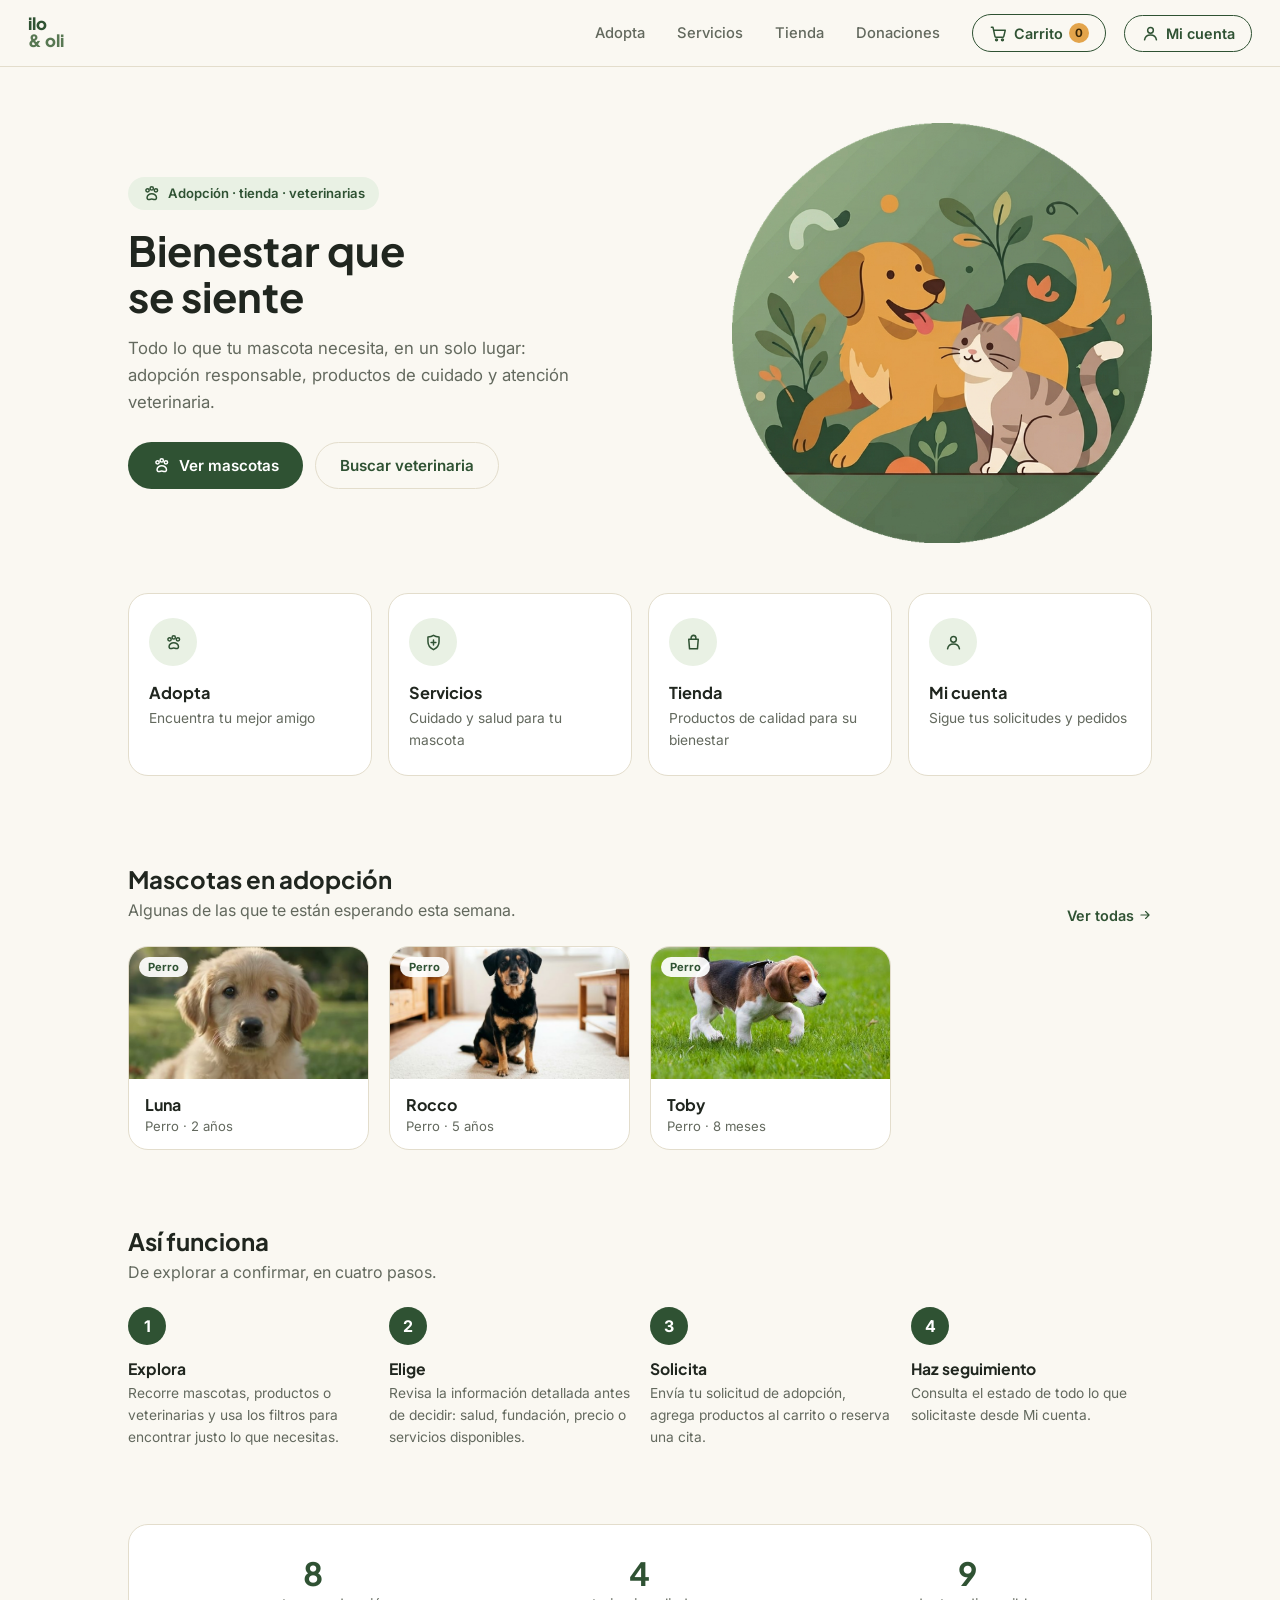
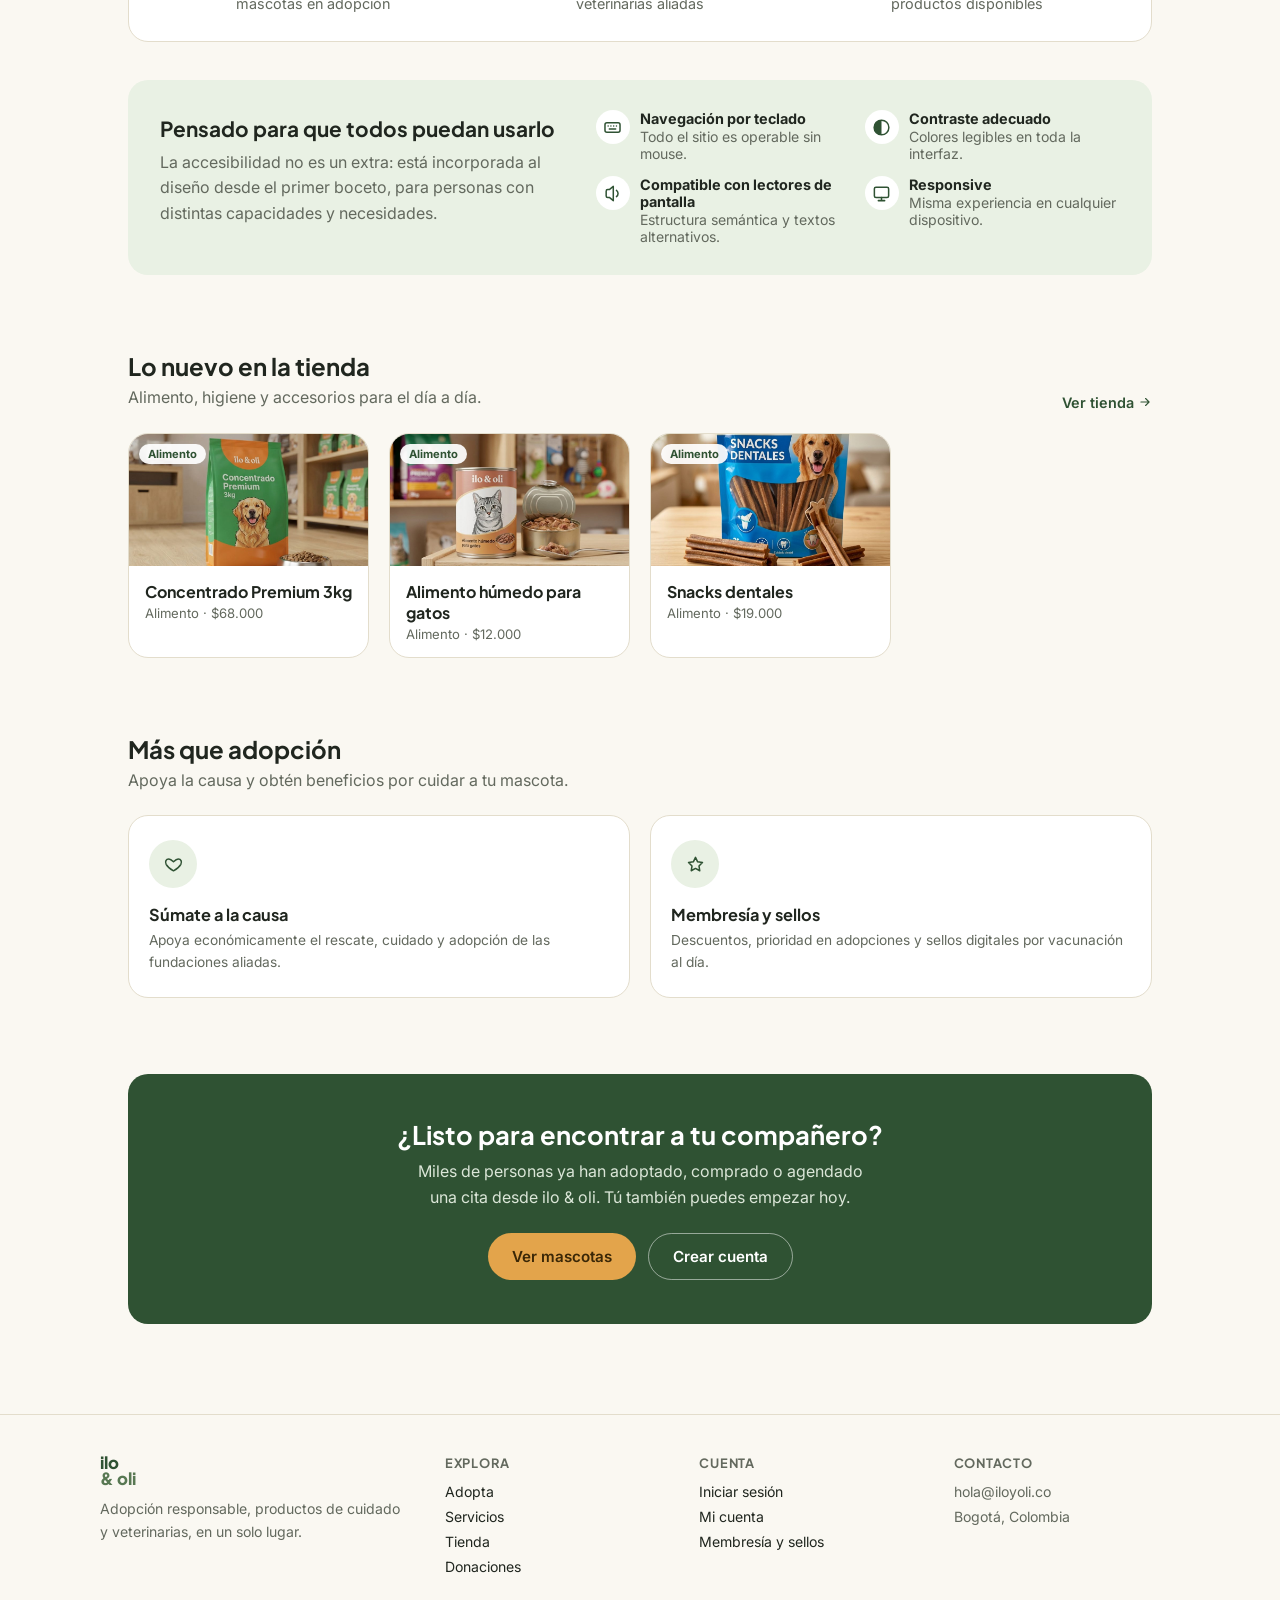
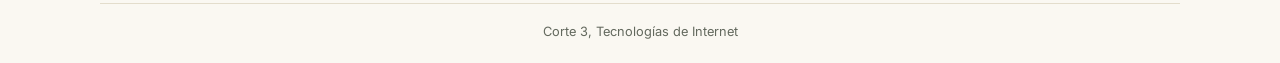
==== commit 203f2744: "correcciones de label" ====
--- a/frontend/index.html
+++ b/frontend/index.html
@@ -17,50 +17,17 @@
 <input type="radio" name="pantalla" id="v-acceso" class="pantalla" tabindex="-1" aria-hidden="true">
 <input type="radio" name="pantalla" id="v-registro" class="pantalla" tabindex="-1" aria-hidden="true">
 <input type="radio" name="pantalla" id="v-mascotas" class="pantalla" tabindex="-1" aria-hidden="true">
-<input type="radio" name="pantalla" id="v-mascota" class="pantalla" tabindex="-1" aria-hidden="true">
-<input type="radio" name="pantalla" id="v-form-adopcion" class="pantalla" tabindex="-1" aria-hidden="true">
 <input type="radio" name="pantalla" id="v-conf-adopcion" class="pantalla" tabindex="-1" aria-hidden="true">
 <input type="radio" name="pantalla" id="v-tienda" class="pantalla" tabindex="-1" aria-hidden="true">
-<input type="radio" name="pantalla" id="v-producto" class="pantalla" tabindex="-1" aria-hidden="true">
 <input type="radio" name="pantalla" id="v-carrito" class="pantalla" tabindex="-1" aria-hidden="true">
 <input type="radio" name="pantalla" id="v-pago" class="pantalla" tabindex="-1" aria-hidden="true">
 <input type="radio" name="pantalla" id="v-conf-pedido" class="pantalla" tabindex="-1" aria-hidden="true">
 <input type="radio" name="pantalla" id="v-veterinarias" class="pantalla" tabindex="-1" aria-hidden="true">
-<input type="radio" name="pantalla" id="v-vet" class="pantalla" tabindex="-1" aria-hidden="true">
-<input type="radio" name="pantalla" id="v-form-cita" class="pantalla" tabindex="-1" aria-hidden="true">
 <input type="radio" name="pantalla" id="v-conf-cita" class="pantalla" tabindex="-1" aria-hidden="true">
 <input type="radio" name="pantalla" id="v-cuenta" class="pantalla" tabindex="-1" aria-hidden="true">
 <input type="radio" name="pantalla" id="v-membresia" class="pantalla" tabindex="-1" aria-hidden="true">
 <input type="radio" name="pantalla" id="v-donaciones" class="pantalla" tabindex="-1" aria-hidden="true">
 <input type="radio" name="pantalla" id="v-conf-donacion" class="pantalla" tabindex="-1" aria-hidden="true">
-<input type="radio" name="pantalla" id="v-mascota-rocco" class="pantalla" tabindex="-1" aria-hidden="true">
-<input type="radio" name="pantalla" id="v-mascota-toby" class="pantalla" tabindex="-1" aria-hidden="true">
-<input type="radio" name="pantalla" id="v-mascota-mishi" class="pantalla" tabindex="-1" aria-hidden="true">
-<input type="radio" name="pantalla" id="v-mascota-simon" class="pantalla" tabindex="-1" aria-hidden="true">
-<input type="radio" name="pantalla" id="v-mascota-nube" class="pantalla" tabindex="-1" aria-hidden="true">
-<input type="radio" name="pantalla" id="v-mascota-max" class="pantalla" tabindex="-1" aria-hidden="true">
-<input type="radio" name="pantalla" id="v-mascota-bella" class="pantalla" tabindex="-1" aria-hidden="true">
-<input type="radio" name="pantalla" id="v-form-adopcion-rocco" class="pantalla" tabindex="-1" aria-hidden="true">
-<input type="radio" name="pantalla" id="v-form-adopcion-toby" class="pantalla" tabindex="-1" aria-hidden="true">
-<input type="radio" name="pantalla" id="v-form-adopcion-mishi" class="pantalla" tabindex="-1" aria-hidden="true">
-<input type="radio" name="pantalla" id="v-form-adopcion-simon" class="pantalla" tabindex="-1" aria-hidden="true">
-<input type="radio" name="pantalla" id="v-form-adopcion-nube" class="pantalla" tabindex="-1" aria-hidden="true">
-<input type="radio" name="pantalla" id="v-form-adopcion-max" class="pantalla" tabindex="-1" aria-hidden="true">
-<input type="radio" name="pantalla" id="v-form-adopcion-bella" class="pantalla" tabindex="-1" aria-hidden="true">
-<input type="radio" name="pantalla" id="v-producto-humedo" class="pantalla" tabindex="-1" aria-hidden="true">
-<input type="radio" name="pantalla" id="v-producto-snacks" class="pantalla" tabindex="-1" aria-hidden="true">
-<input type="radio" name="pantalla" id="v-producto-shampoo" class="pantalla" tabindex="-1" aria-hidden="true">
-<input type="radio" name="pantalla" id="v-producto-toallitas" class="pantalla" tabindex="-1" aria-hidden="true">
-<input type="radio" name="pantalla" id="v-producto-arena" class="pantalla" tabindex="-1" aria-hidden="true">
-<input type="radio" name="pantalla" id="v-producto-correa" class="pantalla" tabindex="-1" aria-hidden="true">
-<input type="radio" name="pantalla" id="v-producto-rascador" class="pantalla" tabindex="-1" aria-hidden="true">
-<input type="radio" name="pantalla" id="v-producto-cama" class="pantalla" tabindex="-1" aria-hidden="true">
-<input type="radio" name="pantalla" id="v-vet-patitas" class="pantalla" tabindex="-1" aria-hidden="true">
-<input type="radio" name="pantalla" id="v-vet-norte" class="pantalla" tabindex="-1" aria-hidden="true">
-<input type="radio" name="pantalla" id="v-vet-refugio" class="pantalla" tabindex="-1" aria-hidden="true">
-<input type="radio" name="pantalla" id="v-form-cita-patitas" class="pantalla" tabindex="-1" aria-hidden="true">
-<input type="radio" name="pantalla" id="v-form-cita-norte" class="pantalla" tabindex="-1" aria-hidden="true">
-<input type="radio" name="pantalla" id="v-form-cita-refugio" class="pantalla" tabindex="-1" aria-hidden="true">
 <input type="radio" name="pantalla" id="v-conf-perfil" class="pantalla" tabindex="-1" aria-hidden="true">
 <input type="radio" name="pantalla" id="v-conf-membresia" class="pantalla" tabindex="-1" aria-hidden="true">
 <input type="radio" name="pantalla" id="v-conf-sello" class="pantalla" tabindex="-1" aria-hidden="true">
@@ -102,26 +69,26 @@
 </svg>
 
 <nav class="nav-usuario" aria-label="Principal">
-  <label class="logo" for="v-inicio" role="link" tabindex="0" aria-label="ilo y oli, ir al inicio"><span>ilo</span><span>&amp; oli</span></label>
+  <a class="logo" data-ir="v-inicio" role="link" tabindex="0" aria-label="ilo y oli, ir al inicio"><span>ilo</span><span>&amp; oli</span></a>
   <div class="links">
-    <label for="v-mascotas" role="link" tabindex="0">Adopta</label>
-    <label for="v-veterinarias" role="link" tabindex="0">Servicios</label>
-    <label for="v-tienda" role="link" tabindex="0">Tienda</label>
-    <label for="v-donaciones" role="link" tabindex="0">Donaciones</label>
+    <a data-ir="v-mascotas" role="link" tabindex="0">Adopta</a>
+    <a data-ir="v-veterinarias" role="link" tabindex="0">Servicios</a>
+    <a data-ir="v-tienda" role="link" tabindex="0">Tienda</a>
+    <a data-ir="v-donaciones" role="link" tabindex="0">Donaciones</a>
   </div>
-  <label class="btn-cuenta" for="v-carrito" role="link" tabindex="0" aria-label="Carrito, 3 productos"><svg class="icon" aria-hidden="true" focusable="false"><use href="#ico-carrito"/></svg>Carrito <span class="contador" aria-hidden="true">3</span></label>
-  <label class="btn-cuenta" for="v-cuenta" role="link" tabindex="0"><svg class="icon" aria-hidden="true" focusable="false"><use href="#persona"/></svg>Mi cuenta</label>
+  <a class="btn-cuenta" data-ir="v-carrito" role="link" tabindex="0" aria-label="Carrito, 3 productos"><svg class="icon" aria-hidden="true" focusable="false"><use href="#ico-carrito"/></svg>Carrito <span class="contador" aria-hidden="true">3</span></a>
+  <a class="btn-cuenta" data-ir="v-cuenta" role="link" tabindex="0"><svg class="icon" aria-hidden="true" focusable="false"><use href="#persona"/></svg>Mi cuenta</a>
 </nav>
 
 <nav class="nav-admin" aria-label="Administración">
-  <label class="logo" for="v-adm-resumen" role="link" tabindex="0" aria-label="ilo y oli, ir al panel de administración"><span>ilo</span><span>&amp; oli</span></label>
+  <a class="logo" data-ir="v-adm-resumen" role="link" tabindex="0" aria-label="ilo y oli, ir al panel de administración"><span>ilo</span><span>&amp; oli</span></a>
   <div class="links">
-    <label for="v-adm-resumen" role="link" tabindex="0">Estadísticas</label>
-    <label for="v-adm-solicitudes" role="link" tabindex="0">Solicitudes</label>
-    <label for="v-adm-inventarios" role="link" tabindex="0">Inventarios</label>
-    <label for="v-adm-ingresos" role="link" tabindex="0">Ingresos</label>
+    <a data-ir="v-adm-resumen" role="link" tabindex="0">Estadísticas</a>
+    <a data-ir="v-adm-solicitudes" role="link" tabindex="0">Solicitudes</a>
+    <a data-ir="v-adm-inventarios" role="link" tabindex="0">Inventarios</a>
+    <a data-ir="v-adm-ingresos" role="link" tabindex="0">Ingresos</a>
   </div>
-  <label class="btn-cuenta" for="v-adm-config" role="link" tabindex="0"><svg class="icon" aria-hidden="true" focusable="false"><use href="#persona"/></svg>Mi cuenta</label>
+  <a class="btn-cuenta" data-ir="v-adm-config" role="link" tabindex="0"><svg class="icon" aria-hidden="true" focusable="false"><use href="#persona"/></svg>Mi cuenta</a>
 </nav>
 
 <main id="contenido" tabindex="-1">
@@ -134,29 +101,29 @@
         <h1>Bienestar que<br>se siente</h1>
         <p class="intro">Todo lo que tu mascota necesita, en un solo lugar: adopción responsable, productos de cuidado y atención veterinaria.</p>
         <div class="botones">
-          <label class="btn" for="v-mascotas" role="link" tabindex="0"><svg class="icon" aria-hidden="true" focusable="false"><use href="#paw"/></svg> Ver mascotas</label>
-          <label class="btn borde" for="v-veterinarias" role="link" tabindex="0">Buscar veterinaria</label>
+          <a class="btn" data-ir="v-mascotas" role="link" tabindex="0"><svg class="icon" aria-hidden="true" focusable="false"><use href="#paw"/></svg> Ver mascotas</a>
+          <a class="btn borde" data-ir="v-veterinarias" role="link" tabindex="0">Buscar veterinaria</a>
         </div>
       </div>
       <img class="ilustracion" src="img/inicio.png" alt="Un perro y un gato juntos" width="420" height="420">
     </div>
 
     <div class="accesos">
-      <label class="acceso" for="v-mascotas" role="link" tabindex="0"><div class="circulo"><svg class="icon" aria-hidden="true" focusable="false"><use href="#paw"/></svg></div><h3>Adopta</h3><p>Encuentra tu mejor amigo</p></label>
-      <label class="acceso" for="v-veterinarias" role="link" tabindex="0"><div class="circulo"><svg class="icon" aria-hidden="true" focusable="false"><use href="#cruz"/></svg></div><h3>Servicios</h3><p>Cuidado y salud para tu mascota</p></label>
-      <label class="acceso" for="v-tienda" role="link" tabindex="0"><div class="circulo"><svg class="icon" aria-hidden="true" focusable="false"><use href="#bolsa"/></svg></div><h3>Tienda</h3><p>Productos de calidad para su bienestar</p></label>
-      <label class="acceso" for="v-cuenta" role="link" tabindex="0"><div class="circulo"><svg class="icon" aria-hidden="true" focusable="false"><use href="#persona"/></svg></div><h3>Mi cuenta</h3><p>Sigue tus solicitudes y pedidos</p></label>
+      <a class="acceso" data-ir="v-mascotas" role="link" tabindex="0"><div class="circulo"><svg class="icon" aria-hidden="true" focusable="false"><use href="#paw"/></svg></div><h2>Adopta</h2><p>Encuentra tu mejor amigo</p></a>
+      <a class="acceso" data-ir="v-veterinarias" role="link" tabindex="0"><div class="circulo"><svg class="icon" aria-hidden="true" focusable="false"><use href="#cruz"/></svg></div><h2>Servicios</h2><p>Cuidado y salud para tu mascota</p></a>
+      <a class="acceso" data-ir="v-tienda" role="link" tabindex="0"><div class="circulo"><svg class="icon" aria-hidden="true" focusable="false"><use href="#bolsa"/></svg></div><h2>Tienda</h2><p>Productos de calidad para su bienestar</p></a>
+      <a class="acceso" data-ir="v-cuenta" role="link" tabindex="0"><div class="circulo"><svg class="icon" aria-hidden="true" focusable="false"><use href="#persona"/></svg></div><h2>Mi cuenta</h2><p>Sigue tus solicitudes y pedidos</p></a>
     </div>
 
     <section class="bloque">
       <div class="bloque-titulo">
         <div><h2>Mascotas en adopción</h2><p>Algunas de las que te están esperando esta semana.</p></div>
-        <label class="ver-mas" for="v-mascotas" role="link" tabindex="0">Ver todas <svg class="icon" aria-hidden="true" focusable="false"><use href="#flecha"/></svg></label>
+        <a class="ver-mas" data-ir="v-mascotas" role="link" tabindex="0">Ver todas <svg class="icon" aria-hidden="true" focusable="false"><use href="#flecha"/></svg></a>
       </div>
       <div class="grilla">
-        <label class="tarjeta" for="v-mascota" role="link" tabindex="0"><div class="imagen"><span class="tag">Perro</span><img src="img/mascota-luna-mini.jpg" alt="Luna, perra de pelaje dorado mirando a la cámara" loading="lazy"></div><div class="texto"><h4>Luna</h4><div class="meta">Perro · 2 años</div></div></label>
-        <label class="tarjeta" for="v-mascota-rocco" role="link" tabindex="0"><div class="imagen"><span class="tag">Perro</span><img src="img/mascota-rocco-mini.jpg" alt="Rocco, perro negro con marcas color canela, sentado" loading="lazy"></div><div class="texto"><h4>Rocco</h4><div class="meta">Perro · 5 años</div></div></label>
-        <label class="tarjeta" for="v-mascota-toby" role="link" tabindex="0"><div class="imagen"><span class="tag">Perro</span><img src="img/mascota-toby-mini.jpg" alt="Toby, cachorro beagle" loading="lazy"></div><div class="texto"><h4>Toby</h4><div class="meta">Perro · 8 meses</div></div></label>
+        <a class="tarjeta" data-ir="v-mascota" role="link" tabindex="0"><div class="imagen"><span class="tag">Perro</span><img src="img/mascota-luna-mini.jpg" alt="Luna, perra de pelaje dorado mirando a la cámara" loading="lazy"></div><div class="texto"><h3>Luna</h3><div class="meta">Perro · 2 años</div></div></a>
+        <a class="tarjeta" data-ir="v-mascota-rocco" role="link" tabindex="0"><div class="imagen"><span class="tag">Perro</span><img src="img/mascota-rocco-mini.jpg" alt="Rocco, perro negro con marcas color canela, sentado" loading="lazy"></div><div class="texto"><h3>Rocco</h3><div class="meta">Perro · 5 años</div></div></a>
+        <a class="tarjeta" data-ir="v-mascota-toby" role="link" tabindex="0"><div class="imagen"><span class="tag">Perro</span><img src="img/mascota-toby-mini.jpg" alt="Toby, cachorro beagle" loading="lazy"></div><div class="texto"><h3>Toby</h3><div class="meta">Perro · 8 meses</div></div></a>
       </div>
     </section>
 
@@ -192,20 +159,20 @@
     <section class="bloque">
       <div class="bloque-titulo">
         <div><h2>Lo nuevo en la tienda</h2><p>Alimento, higiene y accesorios para el día a día.</p></div>
-        <label class="ver-mas" for="v-tienda" role="link" tabindex="0">Ver tienda <svg class="icon" aria-hidden="true" focusable="false"><use href="#flecha"/></svg></label>
+        <a class="ver-mas" data-ir="v-tienda" role="link" tabindex="0">Ver tienda <svg class="icon" aria-hidden="true" focusable="false"><use href="#flecha"/></svg></a>
       </div>
       <div class="grilla">
-        <label class="tarjeta" for="v-producto" role="link" tabindex="0"><div class="imagen"><span class="tag">Alimento</span><img src="img/producto-comida.jpg" alt="Bolsa de concentrado premium ilo & oli de 3 kg con un plato de croquetas" loading="lazy"></div><div class="texto"><h4>Concentrado Premium 3kg</h4><div class="meta">Alimento · $68.000</div></div></label>
-        <label class="tarjeta" for="v-producto-humedo" role="link" tabindex="0"><div class="imagen"><span class="tag">Alimento</span><img src="img/producto-humedo.jpg" alt="Lata de alimento húmedo para gatos ilo & oli, abierta con una cuchara" loading="lazy"></div><div class="texto"><h4>Alimento húmedo para gatos</h4><div class="meta">Alimento · $12.000</div></div></label>
-        <label class="tarjeta" for="v-producto-snacks" role="link" tabindex="0"><div class="imagen"><span class="tag">Alimento</span><img src="img/producto-snacks.jpg" alt="Bolsa de snacks dentales para perro con varias barritas sobre una mesa" loading="lazy"></div><div class="texto"><h4>Snacks dentales</h4><div class="meta">Alimento · $19.000</div></div></label>
+        <a class="tarjeta" data-ir="v-producto" role="link" tabindex="0"><div class="imagen"><span class="tag">Alimento</span><img src="img/producto-comida.jpg" alt="Bolsa de concentrado premium ilo & oli de 3 kg con un plato de croquetas" loading="lazy"></div><div class="texto"><h3>Concentrado Premium 3kg</h3><div class="meta">Alimento · $68.000</div></div></a>
+        <a class="tarjeta" data-ir="v-producto-humedo" role="link" tabindex="0"><div class="imagen"><span class="tag">Alimento</span><img src="img/producto-humedo.jpg" alt="Lata de alimento húmedo para gatos ilo & oli, abierta con una cuchara" loading="lazy"></div><div class="texto"><h3>Alimento húmedo para gatos</h3><div class="meta">Alimento · $12.000</div></div></a>
+        <a class="tarjeta" data-ir="v-producto-snacks" role="link" tabindex="0"><div class="imagen"><span class="tag">Alimento</span><img src="img/producto-snacks.jpg" alt="Bolsa de snacks dentales para perro con varias barritas sobre una mesa" loading="lazy"></div><div class="texto"><h3>Snacks dentales</h3><div class="meta">Alimento · $19.000</div></div></a>
       </div>
     </section>
 
     <section class="bloque">
       <div class="bloque-titulo"><div><h2>Más que adopción</h2><p>Apoya la causa y obtén beneficios por cuidar a tu mascota.</p></div></div>
       <div class="dos-col">
-        <label class="acceso" for="v-donaciones" role="link" tabindex="0"><div class="circulo"><svg class="icon" aria-hidden="true" focusable="false"><use href="#corazon"/></svg></div><h3>Súmate a la causa</h3><p>Apoya económicamente el rescate, cuidado y adopción de las fundaciones aliadas.</p></label>
-        <label class="acceso" for="v-membresia" role="link" tabindex="0"><div class="circulo"><svg class="icon" aria-hidden="true" focusable="false"><use href="#estrella"/></svg></div><h3>Membresía y sellos</h3><p>Descuentos, prioridad en adopciones y sellos digitales por vacunación al día.</p></label>
+        <a class="acceso" data-ir="v-donaciones" role="link" tabindex="0"><div class="circulo"><svg class="icon" aria-hidden="true" focusable="false"><use href="#corazon"/></svg></div><h3>Súmate a la causa</h3><p>Apoya económicamente el rescate, cuidado y adopción de las fundaciones aliadas.</p></a>
+        <a class="acceso" data-ir="v-membresia" role="link" tabindex="0"><div class="circulo"><svg class="icon" aria-hidden="true" focusable="false"><use href="#estrella"/></svg></div><h3>Membresía y sellos</h3><p>Descuentos, prioridad en adopciones y sellos digitales por vacunación al día.</p></a>
       </div>
     </section>
 
@@ -213,8 +180,8 @@
       <h2>¿Listo para encontrar a tu compañero?</h2>
       <p>Miles de personas ya han adoptado, comprado o agendado una cita desde ilo &amp; oli. Tú también puedes empezar hoy.</p>
       <div class="botones">
-        <label class="btn miel" for="v-mascotas" role="link" tabindex="0">Ver mascotas</label>
-        <label class="btn borde" for="v-acceso" role="link" tabindex="0">Crear cuenta</label>
+        <a class="btn miel" data-ir="v-mascotas" role="link" tabindex="0">Ver mascotas</a>
+        <a class="btn borde" data-ir="v-acceso" role="link" tabindex="0">Crear cuenta</a>
       </div>
     </div>
   </section>
@@ -223,23 +190,23 @@
   <section class="vista" id="acceso" aria-label="Iniciar sesión">
     <h2>Accede a tu cuenta</h2>
     <p class="aviso-pago" role="status" hidden>Inicia sesión o crea tu cuenta para continuar con el pago. Tu carrito se conserva.</p>
-    <div class="pestanas" role="tablist" aria-label="Acceso a la cuenta"><label class="activo" for="v-acceso" role="tab" id="tab-a-iniciar" aria-selected="true" tabindex="0">Iniciar sesión</label><label for="v-registro" role="tab" id="tab-a-registro" aria-selected="false" tabindex="-1">Registrarme</label></div>
+    <div class="pestanas" role="tablist" aria-label="Acceso a la cuenta"><a class="activo" data-ir="v-acceso" role="tab" id="tab-a-iniciar" aria-selected="true" tabindex="0">Iniciar sesión</a><a data-ir="v-registro" role="tab" id="tab-a-registro" aria-selected="false" tabindex="-1">Registrarme</a></div>
     <div class="panel" role="tabpanel" aria-labelledby="tab-a-iniciar">
       <div class="campo"><label for="li-correo">Correo electrónico</label><input id="li-correo" autocomplete="email" type="email" placeholder="tú@correo.com"></div>
       <div class="campo"><label for="li-clave">Contraseña</label><input id="li-clave" autocomplete="current-password" type="password" placeholder="••••••••"></div>
-      <label class="btn ancho" for="v-cuenta" role="button" tabindex="0" data-accion="login">Iniciar sesión</label>
+      <a class="btn ancho" data-ir="v-cuenta" role="button" tabindex="0" data-accion="login">Iniciar sesión</a>
     </div>
   </section>
 
   <section class="vista" id="registro" aria-label="Registro">
     <h2>Accede a tu cuenta</h2>
     <p class="aviso-pago" role="status" hidden>Inicia sesión o crea tu cuenta para continuar con el pago. Tu carrito se conserva.</p>
-    <div class="pestanas" role="tablist" aria-label="Acceso a la cuenta"><label for="v-acceso" role="tab" id="tab-r-iniciar" aria-selected="false" tabindex="-1">Iniciar sesión</label><label class="activo" for="v-registro" role="tab" id="tab-r-registro" aria-selected="true" tabindex="0">Registrarme</label></div>
+    <div class="pestanas" role="tablist" aria-label="Acceso a la cuenta"><a data-ir="v-acceso" role="tab" id="tab-r-iniciar" aria-selected="false" tabindex="-1">Iniciar sesión</a><a class="activo" data-ir="v-registro" role="tab" id="tab-r-registro" aria-selected="true" tabindex="0">Registrarme</a></div>
     <div class="panel" role="tabpanel" aria-labelledby="tab-r-registro">
       <div class="campo"><label for="re-nombre">Nombre</label><input id="re-nombre" autocomplete="name" type="text"></div>
       <div class="campo"><label for="re-correo">Correo electrónico</label><input id="re-correo" autocomplete="email" type="email"></div>
       <div class="campo"><label for="re-clave">Contraseña</label><input id="re-clave" autocomplete="new-password" type="password"></div>
-      <label class="btn ancho" for="v-cuenta" role="button" tabindex="0" data-accion="registro">Crear cuenta</label>
+      <a class="btn ancho" data-ir="v-cuenta" role="button" tabindex="0" data-accion="registro">Crear cuenta</a>
     </div>
   </section>
 
@@ -247,72 +214,29 @@
   <section class="vista" id="mascotas" aria-label="Mascotas en adopción">
     <div class="bloque">
       <div class="bloque-titulo"><div><h2>Mascotas disponibles</h2><p>Cada ficha trae lo necesario para una adopción informada.</p></div></div>
-      <label class="buscador"><svg class="icon" aria-hidden="true" focusable="false"><use href="#lupa"/></svg><input type="text" placeholder="Buscar por nombre o especie..." aria-label="Buscar mascotas por nombre o especie"></label>
+      <div class="buscador"><svg class="icon" aria-hidden="true" focusable="false"><use href="#lupa"/></svg><input type="text" placeholder="Buscar por nombre o especie..." aria-label="Buscar mascotas por nombre o especie"></div>
       <div class="filtros" role="group" aria-label="Filtrar mascotas por tipo">
         <button type="button" class="chip activo" aria-pressed="true">Todas</button><button type="button" class="chip" aria-pressed="false">Perros</button><button type="button" class="chip" aria-pressed="false">Gatos</button><button type="button" class="chip" aria-pressed="false">Asistencia</button>
       </div>
       <div class="grilla">
-        <label class="tarjeta" for="v-mascota" role="link" tabindex="0"><div class="imagen"><span class="tag">Perro</span><img src="img/mascota-luna-mini.jpg" alt="Luna, perra de pelaje dorado mirando a la cámara" loading="lazy"></div><div class="texto"><h4>Luna</h4><div class="meta">Perro · 2 años</div></div></label>
-        <label class="tarjeta" for="v-mascota-rocco" role="link" tabindex="0"><div class="imagen"><span class="tag">Perro</span><img src="img/mascota-rocco-mini.jpg" alt="Rocco, perro negro con marcas color canela, sentado" loading="lazy"></div><div class="texto"><h4>Rocco</h4><div class="meta">Perro · 5 años</div></div></label>
-        <label class="tarjeta" for="v-mascota-toby" role="link" tabindex="0"><div class="imagen"><span class="tag">Perro</span><img src="img/mascota-toby-mini.jpg" alt="Toby, cachorro beagle" loading="lazy"></div><div class="texto"><h4>Toby</h4><div class="meta">Perro · 8 meses</div></div></label>
-        <label class="tarjeta" for="v-mascota-mishi" role="link" tabindex="0"><div class="imagen"><span class="tag">Gato</span><img src="img/mascota-mishi-mini.jpg" alt="Mishi, gata siamesa de ojos azules" loading="lazy"></div><div class="texto"><h4>Mishi</h4><div class="meta">Gato · 1 año</div></div></label>
-        <label class="tarjeta" for="v-mascota-simon" role="link" tabindex="0"><div class="imagen"><span class="tag">Gato</span><img src="img/mascota-simon-mini.jpg" alt="Simón, gato gris de pelo largo" loading="lazy"></div><div class="texto"><h4>Simón</h4><div class="meta">Gato · 3 años</div></div></label>
-        <label class="tarjeta" for="v-mascota-nube" role="link" tabindex="0"><div class="imagen"><span class="tag">Gato</span><img src="img/mascota-nube-mini.jpg" alt="Nube, gatita blanca de ojos azules" loading="lazy"></div><div class="texto"><h4>Nube</h4><div class="meta">Gato · 6 meses</div></div></label>
-        <label class="tarjeta" for="v-mascota-max" role="link" tabindex="0"><div class="imagen"><span class="tag">Perro de asistencia</span><img src="img/mascota-max-mini.jpg" alt="Max, perro de asistencia labrador negro con arnés" loading="lazy"></div><div class="texto"><h4>Max</h4><div class="meta">Perro de asistencia · 4 años</div></div></label>
-        <label class="tarjeta" for="v-mascota-bella" role="link" tabindex="0"><div class="imagen"><span class="tag">Perro de asistencia</span><img src="img/mascota-bella-mini.jpg" alt="Bella, perro de asistencia labrador dorado con chaleco" loading="lazy"></div><div class="texto"><h4>Bella</h4><div class="meta">Perro de asistencia · 3 años</div></div></label>
-      </div>
-    </div>
-  </section>
-
-  <section class="vista" id="mascota" aria-label="Detalle de mascota">
-    <label class="volver" for="v-mascotas" role="link" tabindex="0"><svg class="icon" aria-hidden="true" focusable="false"><use href="#atras"/></svg> Volver al catálogo</label>
-    <div class="detalle">
-      <div class="foto"><img src="img/mascota-luna.jpg" alt="Luna, perra de pelaje dorado mirando a la cámara" loading="lazy"></div>
-      <div>
-        <h2>Luna</h2>
-        <div>
-          <span class="badge"><svg class="icon" aria-hidden="true" focusable="false"><use href="#paw"/></svg> Perro</span>
-          <span class="badge"><svg class="icon" aria-hidden="true" focusable="false"><use href="#reloj"/></svg> 2 años</span>
-          <span class="badge"><svg class="icon" aria-hidden="true" focusable="false"><use href="#check"/></svg> Disponible</span>
-        </div>
-        <dl>
-          <dt>Santuario / fundación</dt><dd>Fundación Huellas</dd>
-          <dt>Estado de salud</dt><dd>Vacunada y esterilizada</dd>
-          <dt>Tamaño</dt><dd>Mediano</dd>
-          <dt>Temperamento</dt><dd>Activa, cariñosa, buena con niños y otros perros.</dd>
-        </dl>
-        <p>Mascota sociable, se lleva bien con niños y otras mascotas. Ideal para hogares con espacio para jugar.</p>
-        <label class="btn miel" for="v-form-adopcion" role="link" tabindex="0"><svg class="icon" aria-hidden="true" focusable="false"><use href="#corazon"/></svg> Solicitar adopción</label>
-      </div>
-    </div>
-    <section class="bloque">
-      <div class="bloque-titulo"><h2>Otras mascotas que también buscan hogar</h2></div>
-      <div class="grilla">
-        <label class="tarjeta" for="v-mascota-rocco" role="link" tabindex="0"><div class="imagen"><span class="tag">Perro</span><img src="img/mascota-rocco-mini.jpg" alt="Rocco, perro negro con marcas color canela, sentado" loading="lazy"></div><div class="texto"><h4>Rocco</h4><div class="meta">Perro · 5 años</div></div></label>
-        <label class="tarjeta" for="v-mascota-toby" role="link" tabindex="0"><div class="imagen"><span class="tag">Perro</span><img src="img/mascota-toby-mini.jpg" alt="Toby, cachorro beagle" loading="lazy"></div><div class="texto"><h4>Toby</h4><div class="meta">Perro · 8 meses</div></div></label>
-      </div>
-    </section>
-  </section>
-
-  <section class="vista" id="form-adopcion" aria-label="Solicitud de adopción">
-    <label class="volver" for="v-mascota" role="link" tabindex="0"><svg class="icon" aria-hidden="true" focusable="false"><use href="#atras"/></svg> Volver al detalle</label>
-    <h2>Formulario de solicitud de adopción</h2>
-    <p>Completa tus datos para iniciar el contacto con la fundación correspondiente.</p>
-    <p style="font-weight:600; color:var(--verde)">Adopción de: Luna</p>
-    <div class="panel">
-      <div class="campo"><label for="ad-nombre">Nombre completo</label><input id="ad-nombre" autocomplete="name" type="text"></div>
-      <div class="campo"><label for="ad-vivienda">Tipo de vivienda</label><select id="ad-vivienda"><option>Casa con patio</option><option>Apartamento</option></select></div>
-      <div class="campo"><label for="ad-obs">Observaciones</label><textarea id="ad-obs" rows="3" placeholder="Cuéntale a la fundación por qué quieres adoptar"></textarea></div>
-      <label class="btn ancho" data-accion="adoptar" for="v-conf-adopcion" role="button" tabindex="0">Enviar solicitud</label>
-    </div>
-  </section>
-
-  <section class="vista" id="conf-adopcion" aria-label="Solicitud de adopción registrada">
+        <a class="tarjeta" data-ir="v-mascota" role="link" tabindex="0"><div class="imagen"><span class="tag">Perro</span><img src="img/mascota-luna-mini.jpg" alt="Luna, perra de pelaje dorado mirando a la cámara" loading="lazy"></div><div class="texto"><h3>Luna</h3><div class="meta">Perro · 2 años</div></div></a>
+        <a class="tarjeta" data-ir="v-mascota-rocco" role="link" tabindex="0"><div class="imagen"><span class="tag">Perro</span><img src="img/mascota-rocco-mini.jpg" alt="Rocco, perro negro con marcas color canela, sentado" loading="lazy"></div><div class="texto"><h3>Rocco</h3><div class="meta">Perro · 5 años</div></div></a>
+        <a class="tarjeta" data-ir="v-mascota-toby" role="link" tabindex="0"><div class="imagen"><span class="tag">Perro</span><img src="img/mascota-toby-mini.jpg" alt="Toby, cachorro beagle" loading="lazy"></div><div class="texto"><h3>Toby</h3><div class="meta">Perro · 8 meses</div></div></a>
+        <a class="tarjeta" data-ir="v-mascota-mishi" role="link" tabindex="0"><div class="imagen"><span class="tag">Gato</span><img src="img/mascota-mishi-mini.jpg" alt="Mishi, gata siamesa de ojos azules" loading="lazy"></div><div class="texto"><h3>Mishi</h3><div class="meta">Gato · 1 año</div></div></a>
+        <a class="tarjeta" data-ir="v-mascota-simon" role="link" tabindex="0"><div class="imagen"><span class="tag">Gato</span><img src="img/mascota-simon-mini.jpg" alt="Simón, gato gris de pelo largo" loading="lazy"></div><div class="texto"><h3>Simón</h3><div class="meta">Gato · 3 años</div></div></a>
+        <a class="tarjeta" data-ir="v-mascota-nube" role="link" tabindex="0"><div class="imagen"><span class="tag">Gato</span><img src="img/mascota-nube-mini.jpg" alt="Nube, gatita blanca de ojos azules" loading="lazy"></div><div class="texto"><h3>Nube</h3><div class="meta">Gato · 6 meses</div></div></a>
+        <a class="tarjeta" data-ir="v-mascota-max" role="link" tabindex="0"><div class="imagen"><span class="tag">Perro de asistencia</span><img src="img/mascota-max-mini.jpg" alt="Max, perro de asistencia labrador negro con arnés" loading="lazy"></div><div class="texto"><h3>Max</h3><div class="meta">Perro de asistencia · 4 años</div></div></a>
+        <a class="tarjeta" data-ir="v-mascota-bella" role="link" tabindex="0"><div class="imagen"><span class="tag">Perro de asistencia</span><img src="img/mascota-bella-mini.jpg" alt="Bella, perro de asistencia labrador dorado con chaleco" loading="lazy"></div><div class="texto"><h3>Bella</h3><div class="meta">Perro de asistencia · 3 años</div></div></a>
+      </div>
+    </div>
+  </section>
+
+      <section class="vista" id="conf-adopcion" aria-label="Solicitud de adopción registrada">
     <div class="confirmacion">
       <div class="circulo"><svg class="icon" aria-hidden="true" focusable="false"><use href="#check"/></svg></div>
       <h2>Solicitud registrada</h2>
       <p>Tu solicitud de adopción quedó en estado <b>pendiente</b>. La fundación se pondrá en contacto contigo pronto.</p>
-      <label class="btn borde" for="v-cuenta" role="link" tabindex="0">Ver estado en Mi cuenta</label>
+      <a class="btn borde" data-ir="v-cuenta" role="link" tabindex="0">Ver estado en Mi cuenta</a>
     </div>
   </section>
 
@@ -320,55 +244,26 @@
   <section class="vista" id="tienda" aria-label="Tienda">
     <div class="bloque">
       <div class="bloque-titulo"><div><h2>Catálogo de productos</h2><p>Alimentación, higiene y entretenimiento para tu mascota.</p></div></div>
-      <label class="buscador"><svg class="icon" aria-hidden="true" focusable="false"><use href="#lupa"/></svg><input type="text" placeholder="Buscar producto..." aria-label="Buscar productos"></label>
+      <div class="buscador"><svg class="icon" aria-hidden="true" focusable="false"><use href="#lupa"/></svg><input type="text" placeholder="Buscar producto..." aria-label="Buscar productos"></div>
       <div class="filtros" role="group" aria-label="Filtrar productos por categoría">
         <button type="button" class="chip activo" aria-pressed="true">Todas</button><button type="button" class="chip" aria-pressed="false">Alimento</button><button type="button" class="chip" aria-pressed="false">Higiene</button><button type="button" class="chip" aria-pressed="false">Accesorios</button>
       </div>
       <div class="grilla">
-        <label class="tarjeta" for="v-producto" role="link" tabindex="0"><div class="imagen"><span class="tag">Alimento</span><img src="img/producto-comida.jpg" alt="Bolsa de concentrado premium ilo & oli de 3 kg con un plato de croquetas" loading="lazy"></div><div class="texto"><h4>Concentrado Premium 3kg</h4><div class="meta">Alimento · $68.000</div></div></label>
-        <label class="tarjeta" for="v-producto-humedo" role="link" tabindex="0"><div class="imagen"><span class="tag">Alimento</span><img src="img/producto-humedo.jpg" alt="Lata de alimento húmedo para gatos ilo & oli, abierta con una cuchara" loading="lazy"></div><div class="texto"><h4>Alimento húmedo para gatos</h4><div class="meta">Alimento · $12.000</div></div></label>
-        <label class="tarjeta" for="v-producto-snacks" role="link" tabindex="0"><div class="imagen"><span class="tag">Alimento</span><img src="img/producto-snacks.jpg" alt="Bolsa de snacks dentales para perro con varias barritas sobre una mesa" loading="lazy"></div><div class="texto"><h4>Snacks dentales</h4><div class="meta">Alimento · $19.000</div></div></label>
-        <label class="tarjeta" for="v-producto-shampoo" role="link" tabindex="0"><div class="imagen"><span class="tag">Higiene</span><img src="img/producto-shampoo.jpg" alt="Frasco dosificador de shampoo hipoalergénico para mascotas" loading="lazy"></div><div class="texto"><h4>Shampoo hipoalergénico</h4><div class="meta">Higiene · $27.000</div></div></label>
-        <label class="tarjeta" for="v-producto-toallitas" role="link" tabindex="0"><div class="imagen"><span class="tag">Higiene</span><img src="img/producto-toallitas.jpg" alt="Paquete de toallitas húmedas para mascotas" loading="lazy"></div><div class="texto"><h4>Toallitas húmedas</h4><div class="meta">Higiene · $15.000</div></div></label>
-        <label class="tarjeta" for="v-producto-arena" role="link" tabindex="0"><div class="imagen"><span class="tag">Higiene</span><img src="img/producto-arena.jpg" alt="Bolsa de arena sanitaria aglomerante para gatos" loading="lazy"></div><div class="texto"><h4>Arena sanitaria aglomerante</h4><div class="meta">Higiene · $32.000</div></div></label>
-        <label class="tarjeta" for="v-producto-correa" role="link" tabindex="0"><div class="imagen"><span class="tag">Accesorios</span><img src="img/producto-correa.jpg" alt="Correa reflectiva enrollada en colores rojo, naranja y verde" loading="lazy"></div><div class="texto"><h4>Correa reflectiva</h4><div class="meta">Accesorios · $35.000</div></div></label>
-        <label class="tarjeta" for="v-producto-rascador" role="link" tabindex="0"><div class="imagen"><span class="tag">Accesorios</span><img src="img/producto-rascador.jpg" alt="Rascador de dos niveles para gatos con un gato asomándose" loading="lazy"></div><div class="texto"><h4>Rascador para gatos</h4><div class="meta">Accesorios · $89.000</div></div></label>
-        <label class="tarjeta" for="v-producto-cama" role="link" tabindex="0"><div class="imagen"><span class="tag">Accesorios</span><img src="img/producto-cama.jpg" alt="Cama acolchada gris con interior blanco mullido" loading="lazy"></div><div class="texto"><h4>Cama acolchada mediana</h4><div class="meta">Accesorios · $75.000</div></div></label>
-      </div>
-    </div>
-  </section>
-
-  <section class="vista" id="producto" aria-label="Detalle de producto">
-    <label class="volver" for="v-tienda" role="link" tabindex="0"><svg class="icon" aria-hidden="true" focusable="false"><use href="#atras"/></svg> Volver al catálogo</label>
-    <div class="detalle">
-      <div class="foto"><img src="img/producto-comida.jpg" alt="Bolsa de concentrado premium ilo & oli de 3 kg con un plato de croquetas" loading="lazy"></div>
-      <div>
-        <span class="badge">Alimento</span>
-        <h2>Concentrado Premium 3kg</h2>
-        <p class="precio">$68.000</p>
-        <p>Alimento balanceado para perros adultos con proteína de pollo real, fortalecido con omega 3 y 6 para un pelaje saludable. Sin colorantes ni conservantes artificiales.</p>
-        <dl>
-          <dt>Marca</dt><dd>NutriCan</dd>
-          <dt>Presentación</dt><dd>Bolsa 3 kg</dd>
-          <dt>Stock disponible</dt><dd>12 unidades</dd>
-        </dl>
-        <div class="botones">
-          <label class="btn miel" for="v-carrito" role="button" tabindex="0"><svg class="icon" aria-hidden="true" focusable="false"><use href="#bolsa"/></svg> Agregar al carrito</label>
-          <label class="btn borde" for="v-carrito" role="link" tabindex="0">Ver carrito</label>
-        </div>
-      </div>
-    </div>
-    <section class="bloque">
-      <div class="bloque-titulo"><h2>También te puede interesar</h2></div>
-      <div class="grilla">
-        <label class="tarjeta" for="v-producto-humedo" role="link" tabindex="0"><div class="imagen"><span class="tag">Alimento</span><img src="img/producto-humedo.jpg" alt="Lata de alimento húmedo para gatos ilo & oli, abierta con una cuchara" loading="lazy"></div><div class="texto"><h4>Alimento húmedo para gatos</h4><div class="meta">Alimento · $12.000</div></div></label>
-        <label class="tarjeta" for="v-producto-snacks" role="link" tabindex="0"><div class="imagen"><span class="tag">Alimento</span><img src="img/producto-snacks.jpg" alt="Bolsa de snacks dentales para perro con varias barritas sobre una mesa" loading="lazy"></div><div class="texto"><h4>Snacks dentales</h4><div class="meta">Alimento · $19.000</div></div></label>
-      </div>
-    </section>
-  </section>
-
-  <section class="vista" id="carrito" aria-label="Carrito de compras">
-    <label class="volver" for="v-tienda" role="link" tabindex="0"><svg class="icon" aria-hidden="true" focusable="false"><use href="#atras"/></svg> Seguir comprando</label>
+        <a class="tarjeta" data-ir="v-producto" role="link" tabindex="0"><div class="imagen"><span class="tag">Alimento</span><img src="img/producto-comida.jpg" alt="Bolsa de concentrado premium ilo & oli de 3 kg con un plato de croquetas" loading="lazy"></div><div class="texto"><h3>Concentrado Premium 3kg</h3><div class="meta">Alimento · $68.000</div></div></a>
+        <a class="tarjeta" data-ir="v-producto-humedo" role="link" tabindex="0"><div class="imagen"><span class="tag">Alimento</span><img src="img/producto-humedo.jpg" alt="Lata de alimento húmedo para gatos ilo & oli, abierta con una cuchara" loading="lazy"></div><div class="texto"><h3>Alimento húmedo para gatos</h3><div class="meta">Alimento · $12.000</div></div></a>
+        <a class="tarjeta" data-ir="v-producto-snacks" role="link" tabindex="0"><div class="imagen"><span class="tag">Alimento</span><img src="img/producto-snacks.jpg" alt="Bolsa de snacks dentales para perro con varias barritas sobre una mesa" loading="lazy"></div><div class="texto"><h3>Snacks dentales</h3><div class="meta">Alimento · $19.000</div></div></a>
+        <a class="tarjeta" data-ir="v-producto-shampoo" role="link" tabindex="0"><div class="imagen"><span class="tag">Higiene</span><img src="img/producto-shampoo.jpg" alt="Frasco dosificador de shampoo hipoalergénico para mascotas" loading="lazy"></div><div class="texto"><h3>Shampoo hipoalergénico</h3><div class="meta">Higiene · $27.000</div></div></a>
+        <a class="tarjeta" data-ir="v-producto-toallitas" role="link" tabindex="0"><div class="imagen"><span class="tag">Higiene</span><img src="img/producto-toallitas.jpg" alt="Paquete de toallitas húmedas para mascotas" loading="lazy"></div><div class="texto"><h3>Toallitas húmedas</h3><div class="meta">Higiene · $15.000</div></div></a>
+        <a class="tarjeta" data-ir="v-producto-arena" role="link" tabindex="0"><div class="imagen"><span class="tag">Higiene</span><img src="img/producto-arena.jpg" alt="Bolsa de arena sanitaria aglomerante para gatos" loading="lazy"></div><div class="texto"><h3>Arena sanitaria aglomerante</h3><div class="meta">Higiene · $32.000</div></div></a>
+        <a class="tarjeta" data-ir="v-producto-correa" role="link" tabindex="0"><div class="imagen"><span class="tag">Accesorios</span><img src="img/producto-correa.jpg" alt="Correa reflectiva enrollada en colores rojo, naranja y verde" loading="lazy"></div><div class="texto"><h3>Correa reflectiva</h3><div class="meta">Accesorios · $35.000</div></div></a>
+        <a class="tarjeta" data-ir="v-producto-rascador" role="link" tabindex="0"><div class="imagen"><span class="tag">Accesorios</span><img src="img/producto-rascador.jpg" alt="Rascador de dos niveles para gatos con un gato asomándose" loading="lazy"></div><div class="texto"><h3>Rascador para gatos</h3><div class="meta">Accesorios · $89.000</div></div></a>
+        <a class="tarjeta" data-ir="v-producto-cama" role="link" tabindex="0"><div class="imagen"><span class="tag">Accesorios</span><img src="img/producto-cama.jpg" alt="Cama acolchada gris con interior blanco mullido" loading="lazy"></div><div class="texto"><h3>Cama acolchada mediana</h3><div class="meta">Accesorios · $75.000</div></div></a>
+      </div>
+    </div>
+  </section>
+
+    <section class="vista" id="carrito" aria-label="Carrito de compras">
+    <a class="volver" data-ir="v-tienda" role="link" tabindex="0"><svg class="icon" aria-hidden="true" focusable="false"><use href="#atras"/></svg> Seguir comprando</a>
     <h2>Carrito de compras</h2>
     <div class="panel">
       <div class="fila-carrito">
@@ -382,12 +277,12 @@
         <span>$54.000</span><button type="button" class="quitar" aria-label="Quitar Shampoo hipoalergénico del carrito"><span aria-hidden="true">✕</span></button>
       </div>
       <div class="total"><span>Total</span><span>$122.000</span></div>
-      <label class="btn miel ancho" for="v-pago" role="link" tabindex="0">Ir a pagar</label>
+      <a class="btn miel ancho" data-ir="v-pago" role="link" tabindex="0">Ir a pagar</a>
     </div>
   </section>
 
   <section class="vista" id="pago" aria-label="Datos de pago">
-    <label class="volver" for="v-carrito" role="link" tabindex="0"><svg class="icon" aria-hidden="true" focusable="false"><use href="#atras"/></svg> Volver al carrito</label>
+    <a class="volver" data-ir="v-carrito" role="link" tabindex="0"><svg class="icon" aria-hidden="true" focusable="false"><use href="#atras"/></svg> Volver al carrito</a>
     <h2>Datos de pago</h2>
     <div class="panel">
       <div class="campo"><label for="pg-metodo">Método de pago</label>
@@ -400,7 +295,7 @@
         <div class="campo" style="flex:1"><label for="pg-cvv">CVV</label><input id="pg-cvv" autocomplete="cc-csc" inputmode="numeric" type="text" placeholder="123"></div>
       </div>
       <div class="total-pago"><div class="total"><span>Total a pagar</span><span>$122.000</span></div></div>
-      <label class="btn miel ancho" data-accion="pagar" for="v-conf-pedido" role="button" tabindex="0"><svg class="icon" aria-hidden="true" focusable="false"><use href="#tarjeta"/></svg> Confirmar pago</label>
+      <a class="btn miel ancho" data-accion="pagar" data-ir="v-conf-pedido" role="button" tabindex="0"><svg class="icon" aria-hidden="true" focusable="false"><use href="#tarjeta"/></svg> Confirmar pago</a>
     </div>
   </section>
 
@@ -409,7 +304,7 @@
       <div class="circulo"><svg class="icon" aria-hidden="true" focusable="false"><use href="#check"/></svg></div>
       <h2>Pedido confirmado</h2>
       <p>Tu pago fue aprobado y el pedido #P-0142 quedó registrado por un total de $122.000.</p>
-      <label class="btn borde" for="v-cuenta" role="link" tabindex="0">Ver estado en Mi cuenta</label>
+      <a class="btn borde" data-ir="v-cuenta" role="link" tabindex="0">Ver estado en Mi cuenta</a>
     </div>
   </section>
 
@@ -417,62 +312,25 @@
   <section class="vista" id="veterinarias" aria-label="Directorio veterinario">
     <div class="bloque">
       <div class="bloque-titulo"><div><h2>Directorio veterinario</h2><p>Ubicación, contacto, horario y servicios disponibles.</p></div></div>
-      <label class="buscador"><svg class="icon" aria-hidden="true" focusable="false"><use href="#lupa"/></svg><input type="text" placeholder="Buscar por nombre o ubicación..." aria-label="Buscar veterinarias por nombre o ubicación"></label>
+      <div class="buscador"><svg class="icon" aria-hidden="true" focusable="false"><use href="#lupa"/></svg><input type="text" placeholder="Buscar por nombre o ubicación..." aria-label="Buscar veterinarias por nombre o ubicación"></div>
       <div class="filtros" role="group" aria-label="Filtrar veterinarias por servicio">
         <button type="button" class="chip activo" aria-pressed="true">Todas</button><button type="button" class="chip" aria-pressed="false">Urgencias</button><button type="button" class="chip" aria-pressed="false">Vacunación</button><button type="button" class="chip" aria-pressed="false">Peluquería</button>
       </div>
       <div class="grilla">
-        <label class="tarjeta" for="v-vet" role="link" tabindex="0"><div class="imagen"><span class="tag">Atiende urgencias</span><img src="img/vet-sanroque.jpg" alt="Fachada de la Clínica Veterinaria San Roque" loading="lazy"></div><div class="texto"><h4>Clínica San Roque</h4><div class="meta">Cra 15 #45-20, Bogotá</div><div class="meta">Lun–Sáb, 8:00–18:00</div></div></label>
-        <label class="tarjeta" for="v-vet-patitas" role="link" tabindex="0"><div class="imagen"><span class="tag">Atiende urgencias</span><img src="img/vet-patitas.jpg" alt="Fachada de la Veterinaria Patitas Felices" loading="lazy"></div><div class="texto"><h4>Veterinaria Patitas Felices</h4><div class="meta">Cll 80 #22-10, Bogotá</div><div class="meta">Lun–Dom, 9:00–19:00</div></div></label>
-        <label class="tarjeta" for="v-vet-norte" role="link" tabindex="0"><div class="imagen"><img src="img/vet-norte.jpg" alt="Entrada del Centro Veterinario Norte" loading="lazy"></div><div class="texto"><h4>Centro Veterinario Norte</h4><div class="meta">Av. Suba #110-5, Bogotá</div><div class="meta">Lun–Vie, 8:00–17:00</div></div></label>
-        <label class="tarjeta" for="v-vet-refugio" role="link" tabindex="0"><div class="imagen"><span class="tag">Atiende urgencias</span><img src="img/vet-refugio.jpg" alt="Fachada de la Veterinaria El Refugio" loading="lazy"></div><div class="texto"><h4>Veterinaria El Refugio</h4><div class="meta">Cra 7 #63-40, Bogotá</div><div class="meta">Lun–Sáb, 7:30–19:00</div></div></label>
-      </div>
-    </div>
-  </section>
-
-  <section class="vista" id="vet" aria-label="Detalle de veterinaria">
-    <label class="volver" for="v-veterinarias" role="link" tabindex="0"><svg class="icon" aria-hidden="true" focusable="false"><use href="#atras"/></svg> Volver al directorio</label>
-    <h2>Clínica San Roque</h2>
-    <div class="datos">
-      <div class="dato"><span class="circulo"><svg class="icon" aria-hidden="true" focusable="false"><use href="#pin"/></svg></span>Cra 15 #45-20, Bogotá</div>
-      <div class="dato"><span class="circulo"><svg class="icon" aria-hidden="true" focusable="false"><use href="#telefono"/></svg></span>(601) 555-0199</div>
-      <div class="dato"><span class="circulo"><svg class="icon" aria-hidden="true" focusable="false"><use href="#reloj"/></svg></span>Lun–Sáb, 8:00–18:00</div>
-    </div>
-    <div class="subtitulo">Servicios</div>
-    <div>
-      <span class="badge">Consulta general</span><span class="badge">Vacunación</span><span class="badge">Desparasitación</span><span class="badge">Peluquería</span><span class="badge">Urgencias</span>
-    </div>
-    <div class="subtitulo">Precios y reserva</div>
-    <div style="margin-bottom:22px">
-      <div class="fila-precio"><span class="nombre">Consulta general</span><span class="valor">$45.000</span><label class="btn chico borde" for="v-form-cita" role="link" tabindex="0" aria-label="Reservar Consulta general">Reservar</label></div>
-      <div class="fila-precio"><span class="nombre">Vacunación</span><span class="valor">$35.000</span><label class="btn chico borde" for="v-form-cita" role="link" tabindex="0" aria-label="Reservar Vacunación">Reservar</label></div>
-      <div class="fila-precio"><span class="nombre">Desparasitación</span><span class="valor">$25.000</span><label class="btn chico borde" for="v-form-cita" role="link" tabindex="0" aria-label="Reservar Desparasitación">Reservar</label></div>
-      <div class="fila-precio"><span class="nombre">Peluquería</span><span class="valor">$40.000</span><label class="btn chico borde" for="v-form-cita" role="link" tabindex="0" aria-label="Reservar Peluquería">Reservar</label></div>
-      <div class="fila-precio"><span class="nombre">Urgencias</span><span class="valor">$90.000</span><label class="btn chico borde" for="v-form-cita" role="link" tabindex="0" aria-label="Reservar Urgencias">Reservar</label></div>
-    </div>
-    <label class="btn miel" for="v-form-cita" role="link" tabindex="0"><svg class="icon" aria-hidden="true" focusable="false"><use href="#calendario"/></svg> Solicitar cita</label>
-  </section>
-
-  <section class="vista" id="form-cita" aria-label="Solicitud de cita">
-    <label class="volver" for="v-vet" role="link" tabindex="0"><svg class="icon" aria-hidden="true" focusable="false"><use href="#atras"/></svg> Volver al establecimiento</label>
-    <h2>Solicitud de cita</h2>
-    <p style="font-weight:600; color:var(--verde)">Establecimiento: Clínica San Roque</p>
-    <div class="panel">
-      <div class="campo"><label for="ct-servicio">Servicio</label>
-        <select id="ct-servicio"><option>Consulta general — $45.000</option><option>Vacunación — $35.000</option><option>Desparasitación — $25.000</option><option>Peluquería — $40.000</option><option>Urgencias — $90.000</option></select>
-      </div>
-      <div class="campo"><label for="ct-fecha">Fecha</label><input id="ct-fecha" type="date"></div>
-      <div class="campo"><label for="ct-hora">Hora</label><input id="ct-hora" type="time"></div>
-      <label class="btn ancho" for="v-conf-cita" role="button" tabindex="0">Solicitar cita</label>
-    </div>
-  </section>
-
-  <section class="vista" id="conf-cita" aria-label="Cita solicitada">
+        <a class="tarjeta" data-ir="v-vet" role="link" tabindex="0"><div class="imagen"><span class="tag">Atiende urgencias</span><img src="img/vet-sanroque.jpg" alt="Fachada de la Clínica Veterinaria San Roque" loading="lazy"></div><div class="texto"><h3>Clínica San Roque</h3><div class="meta">Cra 15 #45-20, Bogotá</div><div class="meta">Lun–Sáb, 8:00–18:00</div></div></a>
+        <a class="tarjeta" data-ir="v-vet-patitas" role="link" tabindex="0"><div class="imagen"><span class="tag">Atiende urgencias</span><img src="img/vet-patitas.jpg" alt="Fachada de la Veterinaria Patitas Felices" loading="lazy"></div><div class="texto"><h3>Veterinaria Patitas Felices</h3><div class="meta">Cll 80 #22-10, Bogotá</div><div class="meta">Lun–Dom, 9:00–19:00</div></div></a>
+        <a class="tarjeta" data-ir="v-vet-norte" role="link" tabindex="0"><div class="imagen"><img src="img/vet-norte.jpg" alt="Entrada del Centro Veterinario Norte" loading="lazy"></div><div class="texto"><h3>Centro Veterinario Norte</h3><div class="meta">Av. Suba #110-5, Bogotá</div><div class="meta">Lun–Vie, 8:00–17:00</div></div></a>
+        <a class="tarjeta" data-ir="v-vet-refugio" role="link" tabindex="0"><div class="imagen"><span class="tag">Atiende urgencias</span><img src="img/vet-refugio.jpg" alt="Fachada de la Veterinaria El Refugio" loading="lazy"></div><div class="texto"><h3>Veterinaria El Refugio</h3><div class="meta">Cra 7 #63-40, Bogotá</div><div class="meta">Lun–Sáb, 7:30–19:00</div></div></a>
+      </div>
+    </div>
+  </section>
+
+      <section class="vista" id="conf-cita" aria-label="Cita solicitada">
     <div class="confirmacion">
       <div class="circulo"><svg class="icon" aria-hidden="true" focusable="false"><use href="#check"/></svg></div>
       <h2>Cita solicitada</h2>
       <p>Tu cita quedó en estado <b>solicitada</b>, sujeta a confirmación del establecimiento.</p>
-      <label class="btn borde" for="v-cuenta" role="link" tabindex="0">Ver estado en Mi cuenta</label>
+      <a class="btn borde" data-ir="v-cuenta" role="link" tabindex="0">Ver estado en Mi cuenta</a>
     </div>
   </section>
 
@@ -492,12 +350,12 @@
         <label class="check"><input type="checkbox"> Productos</label>
         <label class="check"><input type="checkbox"> Veterinaria</label>
       </div>
-      <label class="btn chico borde" data-accion="perfil" for="v-conf-perfil" role="button" tabindex="0">Guardar cambios</label>
+      <a class="btn chico borde" data-accion="perfil" data-ir="v-conf-perfil" role="button" tabindex="0">Guardar cambios</a>
     </div>
     <div class="atajos">
-      <label class="btn chico borde" for="v-membresia" role="link" tabindex="0">Membresía y sellos de fidelización</label>
-      <label class="btn chico borde" for="v-donaciones" role="link" tabindex="0">Hacer una donación</label>
-      <label class="btn chico borde" for="v-inicio" role="button" tabindex="0" data-accion="logout">Cerrar sesión</label>
+      <a class="btn chico borde" data-ir="v-membresia" role="link" tabindex="0">Membresía y sellos de fidelización</a>
+      <a class="btn chico borde" data-ir="v-donaciones" role="link" tabindex="0">Hacer una donación</a>
+      <a class="btn chico borde" data-ir="v-inicio" role="button" tabindex="0" data-accion="logout">Cerrar sesión</a>
     </div>
     <h3>Estado de solicitudes</h3>
     <div class="estado-fila"><span>Solicitud de adopción — Luna</span><span class="estado pendiente">Pendiente</span></div>
@@ -506,7 +364,7 @@
   </section>
 
   <section class="vista" id="membresia" aria-label="Membresía y sellos">
-    <label class="volver" for="v-cuenta" role="link" tabindex="0"><svg class="icon" aria-hidden="true" focusable="false"><use href="#atras"/></svg> Volver a Mi cuenta</label>
+    <a class="volver" data-ir="v-cuenta" role="link" tabindex="0"><svg class="icon" aria-hidden="true" focusable="false"><use href="#atras"/></svg> Volver a Mi cuenta</a>
     <h2>Membresía y fidelización</h2>
     <p>Pensada para usuarios frecuentes que compran productos, agendan servicios veterinarios o siguen procesos de adopción.</p>
     <div class="dos-col">
@@ -518,7 +376,7 @@
           <li>Prioridad en la revisión de solicitudes de adopción</li>
           <li>Acceso a contenido educativo exclusivo sobre cuidado y nutrición</li>
         </ul>
-        <label class="btn ancho" data-accion="activar" for="v-conf-membresia" role="button" tabindex="0">Activar membresía</label>
+        <a class="btn ancho" data-accion="activar" data-ir="v-conf-membresia" role="button" tabindex="0">Activar membresía</a>
       </div>
       <div class="panel">
         <h3>Sellos digitales</h3>
@@ -532,7 +390,7 @@
           <span class="sello"><svg class="icon" aria-hidden="true" focusable="false"><use href="#paw"/></svg></span>
         </div>
         <p>3 de 6 sellos acumulados.</p>
-        <label class="btn borde ancho" data-accion="sello" for="v-conf-sello" role="button" tabindex="0">Registrar vacunación/desparasitación al día</label>
+        <a class="btn borde ancho" data-accion="sello" data-ir="v-conf-sello" role="button" tabindex="0">Registrar vacunación/desparasitación al día</a>
       </div>
     </div>
   </section>
@@ -547,7 +405,7 @@
         <div class="montos" role="group" aria-label="Montos sugeridos"><button type="button" class="chip" aria-pressed="false">$20.000</button><button type="button" class="chip" aria-pressed="false">$50.000</button><button type="button" class="chip" aria-pressed="false">$100.000</button></div>
         <div class="campo"><label for="do-monto">Monto (COP)</label><input id="do-monto" inputmode="numeric" min="1" type="number"></div>
         <div class="campo"><label for="do-fundacion">Fundación</label><select id="do-fundacion"><option>Fundación Huellas</option><option>Santuario Patitas</option></select></div>
-        <label class="btn miel ancho" data-accion="donar" for="v-conf-donacion" role="button" tabindex="0"><svg class="icon" aria-hidden="true" focusable="false"><use href="#corazon"/></svg> Donar</label>
+        <a class="btn miel ancho" data-accion="donar" data-ir="v-conf-donacion" role="button" tabindex="0"><svg class="icon" aria-hidden="true" focusable="false"><use href="#corazon"/></svg> Donar</a>
       </div>
       <div class="panel">
         <h3>¿En qué se usa tu donación?</h3>
@@ -565,663 +423,21 @@
       <div class="circulo"><svg class="icon" aria-hidden="true" focusable="false"><use href="#check"/></svg></div>
       <h2>¡Gracias por tu donación!</h2>
       <p>Tu donación fue registrada.</p>
-      <label class="btn borde" for="v-inicio" role="link" tabindex="0">Volver al inicio</label>
+      <a class="btn borde" data-ir="v-inicio" role="link" tabindex="0">Volver al inicio</a>
     </div>
   </section>
 
 
   <!-- ===== MASCOTAS: fichas y solicitudes ===== -->
-  <section class="vista" id="mascota-rocco" aria-label="Detalle de mascota: Rocco">
-    <label class="volver" for="v-mascotas" role="link" tabindex="0"><svg class="icon" aria-hidden="true" focusable="false"><use href="#atras"/></svg> Volver al catálogo</label>
-    <div class="detalle">
-      <div class="foto"><img src="img/mascota-rocco.jpg" alt="Rocco, perro negro con marcas color canela, sentado" loading="lazy"></div>
-      <div>
-        <h2>Rocco</h2>
-        <div>
-          <span class="badge"><svg class="icon" aria-hidden="true" focusable="false"><use href="#paw"/></svg> Perro</span>
-          <span class="badge"><svg class="icon" aria-hidden="true" focusable="false"><use href="#reloj"/></svg> 5 años</span>
-          <span class="badge"><svg class="icon" aria-hidden="true" focusable="false"><use href="#check"/></svg> Disponible</span>
-        </div>
-        <dl>
-          <dt>Santuario / fundación</dt><dd>Fundación Huellas</dd>
-          <dt>Estado de salud</dt><dd>Vacunado y esterilizado</dd>
-          <dt>Tamaño</dt><dd>Grande</dd>
-          <dt>Temperamento</dt><dd>Tranquilo, leal y protector; prefiere rutinas estables.</dd>
-        </dl>
-        <p>Perro adulto y sereno, ideal para quienes buscan un compañero de paseos largos y tardes en casa. Convive bien con niños mayores.</p>
-        <label class="btn miel" for="v-form-adopcion-rocco" role="link" tabindex="0"><svg class="icon" aria-hidden="true" focusable="false"><use href="#corazon"/></svg> Solicitar adopción</label>
-      </div>
-    </div>
-    <section class="bloque">
-      <div class="bloque-titulo"><h2>Otras mascotas que también buscan hogar</h2></div>
-      <div class="grilla">
-        <label class="tarjeta" for="v-mascota" role="link" tabindex="0"><div class="imagen"><span class="tag">Perro</span><img src="img/mascota-luna-mini.jpg" alt="Luna, perra de pelaje dorado mirando a la cámara" loading="lazy"></div><div class="texto"><h4>Luna</h4><div class="meta">Perro · 2 años</div></div></label>
-        <label class="tarjeta" for="v-mascota-toby" role="link" tabindex="0"><div class="imagen"><span class="tag">Perro</span><img src="img/mascota-toby-mini.jpg" alt="Toby, cachorro beagle" loading="lazy"></div><div class="texto"><h4>Toby</h4><div class="meta">Perro · 8 meses</div></div></label>
-      </div>
-    </section>
-  </section>
-
-  <section class="vista" id="form-adopcion-rocco" aria-label="Solicitud de adopción: Rocco">
-    <label class="volver" for="v-mascota-rocco" role="link" tabindex="0"><svg class="icon" aria-hidden="true" focusable="false"><use href="#atras"/></svg> Volver al detalle</label>
-    <h2>Formulario de solicitud de adopción</h2>
-    <p>Completa tus datos para iniciar el contacto con la fundación correspondiente.</p>
-    <p style="font-weight:600; color:var(--verde)">Adopción de: Rocco</p>
-    <div class="panel">
-      <div class="campo"><label for="ad-rocco-nombre">Nombre completo</label><input id="ad-rocco-nombre" autocomplete="name" type="text"></div>
-      <div class="campo"><label for="ad-rocco-vivienda">Tipo de vivienda</label><select id="ad-rocco-vivienda"><option>Casa con patio</option><option>Apartamento</option></select></div>
-      <div class="campo"><label for="ad-rocco-obs">Observaciones</label><textarea id="ad-rocco-obs" rows="3" placeholder="Cuéntale a la fundación por qué quieres adoptar"></textarea></div>
-      <label class="btn ancho" data-accion="adoptar" for="v-conf-adopcion" role="button" tabindex="0">Enviar solicitud</label>
-    </div>
-  </section>
-
-  <section class="vista" id="mascota-toby" aria-label="Detalle de mascota: Toby">
-    <label class="volver" for="v-mascotas" role="link" tabindex="0"><svg class="icon" aria-hidden="true" focusable="false"><use href="#atras"/></svg> Volver al catálogo</label>
-    <div class="detalle">
-      <div class="foto"><img src="img/mascota-toby.jpg" alt="Toby, cachorro beagle" loading="lazy"></div>
-      <div>
-        <h2>Toby</h2>
-        <div>
-          <span class="badge"><svg class="icon" aria-hidden="true" focusable="false"><use href="#paw"/></svg> Perro</span>
-          <span class="badge"><svg class="icon" aria-hidden="true" focusable="false"><use href="#reloj"/></svg> 8 meses</span>
-          <span class="badge"><svg class="icon" aria-hidden="true" focusable="false"><use href="#check"/></svg> Disponible</span>
-        </div>
-        <dl>
-          <dt>Santuario / fundación</dt><dd>Santuario Patitas</dd>
-          <dt>Estado de salud</dt><dd>Vacunas al día, esterilización pendiente</dd>
-          <dt>Tamaño</dt><dd>Pequeño</dd>
-          <dt>Temperamento</dt><dd>Juguetón, curioso y lleno de energía.</dd>
-        </dl>
-        <p>Cachorro travieso que necesita un hogar con tiempo para jugar y para empezar su entrenamiento básico. Se adapta rápido a nuevas personas.</p>
-        <label class="btn miel" for="v-form-adopcion-toby" role="link" tabindex="0"><svg class="icon" aria-hidden="true" focusable="false"><use href="#corazon"/></svg> Solicitar adopción</label>
-      </div>
-    </div>
-    <section class="bloque">
-      <div class="bloque-titulo"><h2>Otras mascotas que también buscan hogar</h2></div>
-      <div class="grilla">
-        <label class="tarjeta" for="v-mascota" role="link" tabindex="0"><div class="imagen"><span class="tag">Perro</span><img src="img/mascota-luna-mini.jpg" alt="Luna, perra de pelaje dorado mirando a la cámara" loading="lazy"></div><div class="texto"><h4>Luna</h4><div class="meta">Perro · 2 años</div></div></label>
-        <label class="tarjeta" for="v-mascota-rocco" role="link" tabindex="0"><div class="imagen"><span class="tag">Perro</span><img src="img/mascota-rocco-mini.jpg" alt="Rocco, perro negro con marcas color canela, sentado" loading="lazy"></div><div class="texto"><h4>Rocco</h4><div class="meta">Perro · 5 años</div></div></label>
-      </div>
-    </section>
-  </section>
-
-  <section class="vista" id="form-adopcion-toby" aria-label="Solicitud de adopción: Toby">
-    <label class="volver" for="v-mascota-toby" role="link" tabindex="0"><svg class="icon" aria-hidden="true" focusable="false"><use href="#atras"/></svg> Volver al detalle</label>
-    <h2>Formulario de solicitud de adopción</h2>
-    <p>Completa tus datos para iniciar el contacto con la fundación correspondiente.</p>
-    <p style="font-weight:600; color:var(--verde)">Adopción de: Toby</p>
-    <div class="panel">
-      <div class="campo"><label for="ad-toby-nombre">Nombre completo</label><input id="ad-toby-nombre" autocomplete="name" type="text"></div>
-      <div class="campo"><label for="ad-toby-vivienda">Tipo de vivienda</label><select id="ad-toby-vivienda"><option>Casa con patio</option><option>Apartamento</option></select></div>
-      <div class="campo"><label for="ad-toby-obs">Observaciones</label><textarea id="ad-toby-obs" rows="3" placeholder="Cuéntale a la fundación por qué quieres adoptar"></textarea></div>
-      <label class="btn ancho" data-accion="adoptar" for="v-conf-adopcion" role="button" tabindex="0">Enviar solicitud</label>
-    </div>
-  </section>
-
-  <section class="vista" id="mascota-mishi" aria-label="Detalle de mascota: Mishi">
-    <label class="volver" for="v-mascotas" role="link" tabindex="0"><svg class="icon" aria-hidden="true" focusable="false"><use href="#atras"/></svg> Volver al catálogo</label>
-    <div class="detalle">
-      <div class="foto"><img src="img/mascota-mishi.jpg" alt="Mishi, gata siamesa de ojos azules" loading="lazy"></div>
-      <div>
-        <h2>Mishi</h2>
-        <div>
-          <span class="badge"><svg class="icon" aria-hidden="true" focusable="false"><use href="#paw"/></svg> Gato</span>
-          <span class="badge"><svg class="icon" aria-hidden="true" focusable="false"><use href="#reloj"/></svg> 1 año</span>
-          <span class="badge"><svg class="icon" aria-hidden="true" focusable="false"><use href="#check"/></svg> Disponible</span>
-        </div>
-        <dl>
-          <dt>Santuario / fundación</dt><dd>Fundación Huellas</dd>
-          <dt>Estado de salud</dt><dd>Vacunada y esterilizada</dd>
-          <dt>Tamaño</dt><dd>Pequeño</dd>
-          <dt>Temperamento</dt><dd>Dulce, curiosa y muy sociable.</dd>
-        </dl>
-        <p>Gata joven y cariñosa que disfruta de la compañía y de los juegos con plumas. Se adapta bien a apartamentos.</p>
-        <label class="btn miel" for="v-form-adopcion-mishi" role="link" tabindex="0"><svg class="icon" aria-hidden="true" focusable="false"><use href="#corazon"/></svg> Solicitar adopción</label>
-      </div>
-    </div>
-    <section class="bloque">
-      <div class="bloque-titulo"><h2>Otras mascotas que también buscan hogar</h2></div>
-      <div class="grilla">
-        <label class="tarjeta" for="v-mascota-simon" role="link" tabindex="0"><div class="imagen"><span class="tag">Gato</span><img src="img/mascota-simon-mini.jpg" alt="Simón, gato gris de pelo largo" loading="lazy"></div><div class="texto"><h4>Simón</h4><div class="meta">Gato · 3 años</div></div></label>
-        <label class="tarjeta" for="v-mascota-nube" role="link" tabindex="0"><div class="imagen"><span class="tag">Gato</span><img src="img/mascota-nube-mini.jpg" alt="Nube, gatita blanca de ojos azules" loading="lazy"></div><div class="texto"><h4>Nube</h4><div class="meta">Gato · 6 meses</div></div></label>
-      </div>
-    </section>
-  </section>
-
-  <section class="vista" id="form-adopcion-mishi" aria-label="Solicitud de adopción: Mishi">
-    <label class="volver" for="v-mascota-mishi" role="link" tabindex="0"><svg class="icon" aria-hidden="true" focusable="false"><use href="#atras"/></svg> Volver al detalle</label>
-    <h2>Formulario de solicitud de adopción</h2>
-    <p>Completa tus datos para iniciar el contacto con la fundación correspondiente.</p>
-    <p style="font-weight:600; color:var(--verde)">Adopción de: Mishi</p>
-    <div class="panel">
-      <div class="campo"><label for="ad-mishi-nombre">Nombre completo</label><input id="ad-mishi-nombre" autocomplete="name" type="text"></div>
-      <div class="campo"><label for="ad-mishi-vivienda">Tipo de vivienda</label><select id="ad-mishi-vivienda"><option>Casa con patio</option><option>Apartamento</option></select></div>
-      <div class="campo"><label for="ad-mishi-obs">Observaciones</label><textarea id="ad-mishi-obs" rows="3" placeholder="Cuéntale a la fundación por qué quieres adoptar"></textarea></div>
-      <label class="btn ancho" data-accion="adoptar" for="v-conf-adopcion" role="button" tabindex="0">Enviar solicitud</label>
-    </div>
-  </section>
-
-  <section class="vista" id="mascota-simon" aria-label="Detalle de mascota: Simón">
-    <label class="volver" for="v-mascotas" role="link" tabindex="0"><svg class="icon" aria-hidden="true" focusable="false"><use href="#atras"/></svg> Volver al catálogo</label>
-    <div class="detalle">
-      <div class="foto"><img src="img/mascota-simon.jpg" alt="Simón, gato gris de pelo largo" loading="lazy"></div>
-      <div>
-        <h2>Simón</h2>
-        <div>
-          <span class="badge"><svg class="icon" aria-hidden="true" focusable="false"><use href="#paw"/></svg> Gato</span>
-          <span class="badge"><svg class="icon" aria-hidden="true" focusable="false"><use href="#reloj"/></svg> 3 años</span>
-          <span class="badge"><svg class="icon" aria-hidden="true" focusable="false"><use href="#check"/></svg> Disponible</span>
-        </div>
-        <dl>
-          <dt>Santuario / fundación</dt><dd>Santuario Patitas</dd>
-          <dt>Estado de salud</dt><dd>Vacunado y esterilizado</dd>
-          <dt>Tamaño</dt><dd>Mediano</dd>
-          <dt>Temperamento</dt><dd>Independiente, tranquilo y cariñoso a su manera.</dd>
-        </dl>
-        <p>Gato adulto de carácter calmado, perfecto para hogares tranquilos. Le gusta observar desde las ventanas y buscar un regazo por las tardes.</p>
-        <label class="btn miel" for="v-form-adopcion-simon" role="link" tabindex="0"><svg class="icon" aria-hidden="true" focusable="false"><use href="#corazon"/></svg> Solicitar adopción</label>
-      </div>
-    </div>
-    <section class="bloque">
-      <div class="bloque-titulo"><h2>Otras mascotas que también buscan hogar</h2></div>
-      <div class="grilla">
-        <label class="tarjeta" for="v-mascota-mishi" role="link" tabindex="0"><div class="imagen"><span class="tag">Gato</span><img src="img/mascota-mishi-mini.jpg" alt="Mishi, gata siamesa de ojos azules" loading="lazy"></div><div class="texto"><h4>Mishi</h4><div class="meta">Gato · 1 año</div></div></label>
-        <label class="tarjeta" for="v-mascota-nube" role="link" tabindex="0"><div class="imagen"><span class="tag">Gato</span><img src="img/mascota-nube-mini.jpg" alt="Nube, gatita blanca de ojos azules" loading="lazy"></div><div class="texto"><h4>Nube</h4><div class="meta">Gato · 6 meses</div></div></label>
-      </div>
-    </section>
-  </section>
-
-  <section class="vista" id="form-adopcion-simon" aria-label="Solicitud de adopción: Simón">
-    <label class="volver" for="v-mascota-simon" role="link" tabindex="0"><svg class="icon" aria-hidden="true" focusable="false"><use href="#atras"/></svg> Volver al detalle</label>
-    <h2>Formulario de solicitud de adopción</h2>
-    <p>Completa tus datos para iniciar el contacto con la fundación correspondiente.</p>
-    <p style="font-weight:600; color:var(--verde)">Adopción de: Simón</p>
-    <div class="panel">
-      <div class="campo"><label for="ad-simon-nombre">Nombre completo</label><input id="ad-simon-nombre" autocomplete="name" type="text"></div>
-      <div class="campo"><label for="ad-simon-vivienda">Tipo de vivienda</label><select id="ad-simon-vivienda"><option>Casa con patio</option><option>Apartamento</option></select></div>
-      <div class="campo"><label for="ad-simon-obs">Observaciones</label><textarea id="ad-simon-obs" rows="3" placeholder="Cuéntale a la fundación por qué quieres adoptar"></textarea></div>
-      <label class="btn ancho" data-accion="adoptar" for="v-conf-adopcion" role="button" tabindex="0">Enviar solicitud</label>
-    </div>
-  </section>
-
-  <section class="vista" id="mascota-nube" aria-label="Detalle de mascota: Nube">
-    <label class="volver" for="v-mascotas" role="link" tabindex="0"><svg class="icon" aria-hidden="true" focusable="false"><use href="#atras"/></svg> Volver al catálogo</label>
-    <div class="detalle">
-      <div class="foto"><img src="img/mascota-nube.jpg" alt="Nube, gatita blanca de ojos azules" loading="lazy"></div>
-      <div>
-        <h2>Nube</h2>
-        <div>
-          <span class="badge"><svg class="icon" aria-hidden="true" focusable="false"><use href="#paw"/></svg> Gato</span>
-          <span class="badge"><svg class="icon" aria-hidden="true" focusable="false"><use href="#reloj"/></svg> 6 meses</span>
-          <span class="badge"><svg class="icon" aria-hidden="true" focusable="false"><use href="#check"/></svg> Disponible</span>
-        </div>
-        <dl>
-          <dt>Santuario / fundación</dt><dd>Fundación Huellas</dd>
-          <dt>Estado de salud</dt><dd>Vacunas al día, esterilización pendiente</dd>
-          <dt>Tamaño</dt><dd>Pequeña</dd>
-          <dt>Temperamento</dt><dd>Juguetona, ágil y muy cariñosa.</dd>
-        </dl>
-        <p>Gatita de pelaje claro y mucha curiosidad. Busca una familia paciente que le dé espacio para explorar y jugar.</p>
-        <label class="btn miel" for="v-form-adopcion-nube" role="link" tabindex="0"><svg class="icon" aria-hidden="true" focusable="false"><use href="#corazon"/></svg> Solicitar adopción</label>
-      </div>
-    </div>
-    <section class="bloque">
-      <div class="bloque-titulo"><h2>Otras mascotas que también buscan hogar</h2></div>
-      <div class="grilla">
-        <label class="tarjeta" for="v-mascota-mishi" role="link" tabindex="0"><div class="imagen"><span class="tag">Gato</span><img src="img/mascota-mishi-mini.jpg" alt="Mishi, gata siamesa de ojos azules" loading="lazy"></div><div class="texto"><h4>Mishi</h4><div class="meta">Gato · 1 año</div></div></label>
-        <label class="tarjeta" for="v-mascota-simon" role="link" tabindex="0"><div class="imagen"><span class="tag">Gato</span><img src="img/mascota-simon-mini.jpg" alt="Simón, gato gris de pelo largo" loading="lazy"></div><div class="texto"><h4>Simón</h4><div class="meta">Gato · 3 años</div></div></label>
-      </div>
-    </section>
-  </section>
-
-  <section class="vista" id="form-adopcion-nube" aria-label="Solicitud de adopción: Nube">
-    <label class="volver" for="v-mascota-nube" role="link" tabindex="0"><svg class="icon" aria-hidden="true" focusable="false"><use href="#atras"/></svg> Volver al detalle</label>
-    <h2>Formulario de solicitud de adopción</h2>
-    <p>Completa tus datos para iniciar el contacto con la fundación correspondiente.</p>
-    <p style="font-weight:600; color:var(--verde)">Adopción de: Nube</p>
-    <div class="panel">
-      <div class="campo"><label for="ad-nube-nombre">Nombre completo</label><input id="ad-nube-nombre" autocomplete="name" type="text"></div>
-      <div class="campo"><label for="ad-nube-vivienda">Tipo de vivienda</label><select id="ad-nube-vivienda"><option>Casa con patio</option><option>Apartamento</option></select></div>
-      <div class="campo"><label for="ad-nube-obs">Observaciones</label><textarea id="ad-nube-obs" rows="3" placeholder="Cuéntale a la fundación por qué quieres adoptar"></textarea></div>
-      <label class="btn ancho" data-accion="adoptar" for="v-conf-adopcion" role="button" tabindex="0">Enviar solicitud</label>
-    </div>
-  </section>
-
-  <section class="vista" id="mascota-max" aria-label="Detalle de mascota: Max">
-    <label class="volver" for="v-mascotas" role="link" tabindex="0"><svg class="icon" aria-hidden="true" focusable="false"><use href="#atras"/></svg> Volver al catálogo</label>
-    <div class="detalle">
-      <div class="foto"><img src="img/mascota-max.jpg" alt="Max, perro de asistencia labrador negro con arnés" loading="lazy"></div>
-      <div>
-        <h2>Max</h2>
-        <div>
-          <span class="badge"><svg class="icon" aria-hidden="true" focusable="false"><use href="#paw"/></svg> Perro de asistencia</span>
-          <span class="badge"><svg class="icon" aria-hidden="true" focusable="false"><use href="#reloj"/></svg> 4 años</span>
-          <span class="badge"><svg class="icon" aria-hidden="true" focusable="false"><use href="#check"/></svg> Disponible</span>
-        </div>
-        <dl>
-          <dt>Santuario / fundación</dt><dd>Santuario Patitas</dd>
-          <dt>Estado de salud</dt><dd>Vacunado, esterilizado y con entrenamiento certificado</dd>
-          <dt>Tamaño</dt><dd>Grande</dd>
-          <dt>Temperamento</dt><dd>Paciente, obediente y atento.</dd>
-        </dl>
-        <p>Perro de asistencia entrenado para acompañar a personas que necesitan apoyo en su movilidad o en su día a día. Muy tranquilo en espacios públicos.</p>
-        <label class="btn miel" for="v-form-adopcion-max" role="link" tabindex="0"><svg class="icon" aria-hidden="true" focusable="false"><use href="#corazon"/></svg> Solicitar adopción</label>
-      </div>
-    </div>
-    <section class="bloque">
-      <div class="bloque-titulo"><h2>Otras mascotas que también buscan hogar</h2></div>
-      <div class="grilla">
-        <label class="tarjeta" for="v-mascota-bella" role="link" tabindex="0"><div class="imagen"><span class="tag">Perro de asistencia</span><img src="img/mascota-bella-mini.jpg" alt="Bella, perro de asistencia labrador dorado con chaleco" loading="lazy"></div><div class="texto"><h4>Bella</h4><div class="meta">Perro de asistencia · 3 años</div></div></label>
-        <label class="tarjeta" for="v-mascota-rocco" role="link" tabindex="0"><div class="imagen"><span class="tag">Perro</span><img src="img/mascota-rocco-mini.jpg" alt="Rocco, perro negro con marcas color canela, sentado" loading="lazy"></div><div class="texto"><h4>Rocco</h4><div class="meta">Perro · 5 años</div></div></label>
-      </div>
-    </section>
-  </section>
-
-  <section class="vista" id="form-adopcion-max" aria-label="Solicitud de adopción: Max">
-    <label class="volver" for="v-mascota-max" role="link" tabindex="0"><svg class="icon" aria-hidden="true" focusable="false"><use href="#atras"/></svg> Volver al detalle</label>
-    <h2>Formulario de solicitud de adopción</h2>
-    <p>Completa tus datos para iniciar el contacto con la fundación correspondiente.</p>
-    <p style="font-weight:600; color:var(--verde)">Adopción de: Max</p>
-    <div class="panel">
-      <div class="campo"><label for="ad-max-nombre">Nombre completo</label><input id="ad-max-nombre" autocomplete="name" type="text"></div>
-      <div class="campo"><label for="ad-max-vivienda">Tipo de vivienda</label><select id="ad-max-vivienda"><option>Casa con patio</option><option>Apartamento</option></select></div>
-      <div class="campo"><label for="ad-max-obs">Observaciones</label><textarea id="ad-max-obs" rows="3" placeholder="Cuéntale a la fundación por qué quieres adoptar"></textarea></div>
-      <label class="btn ancho" data-accion="adoptar" for="v-conf-adopcion" role="button" tabindex="0">Enviar solicitud</label>
-    </div>
-  </section>
-
-  <section class="vista" id="mascota-bella" aria-label="Detalle de mascota: Bella">
-    <label class="volver" for="v-mascotas" role="link" tabindex="0"><svg class="icon" aria-hidden="true" focusable="false"><use href="#atras"/></svg> Volver al catálogo</label>
-    <div class="detalle">
-      <div class="foto"><img src="img/mascota-bella.jpg" alt="Bella, perro de asistencia labrador dorado con chaleco" loading="lazy"></div>
-      <div>
-        <h2>Bella</h2>
-        <div>
-          <span class="badge"><svg class="icon" aria-hidden="true" focusable="false"><use href="#paw"/></svg> Perro de asistencia</span>
-          <span class="badge"><svg class="icon" aria-hidden="true" focusable="false"><use href="#reloj"/></svg> 3 años</span>
-          <span class="badge"><svg class="icon" aria-hidden="true" focusable="false"><use href="#check"/></svg> Disponible</span>
-        </div>
-        <dl>
-          <dt>Santuario / fundación</dt><dd>Fundación Huellas</dd>
-          <dt>Estado de salud</dt><dd>Vacunada, esterilizada y con entrenamiento certificado</dd>
-          <dt>Tamaño</dt><dd>Mediano</dd>
-          <dt>Temperamento</dt><dd>Calmada, atenta y muy sensible al estado de ánimo de las personas.</dd>
-        </dl>
-        <p>Perra de asistencia con formación en apoyo emocional. Ideal para quien busca una compañera serena y constante.</p>
-        <label class="btn miel" for="v-form-adopcion-bella" role="link" tabindex="0"><svg class="icon" aria-hidden="true" focusable="false"><use href="#corazon"/></svg> Solicitar adopción</label>
-      </div>
-    </div>
-    <section class="bloque">
-      <div class="bloque-titulo"><h2>Otras mascotas que también buscan hogar</h2></div>
-      <div class="grilla">
-        <label class="tarjeta" for="v-mascota-max" role="link" tabindex="0"><div class="imagen"><span class="tag">Perro de asistencia</span><img src="img/mascota-max-mini.jpg" alt="Max, perro de asistencia labrador negro con arnés" loading="lazy"></div><div class="texto"><h4>Max</h4><div class="meta">Perro de asistencia · 4 años</div></div></label>
-        <label class="tarjeta" for="v-mascota" role="link" tabindex="0"><div class="imagen"><span class="tag">Perro</span><img src="img/mascota-luna-mini.jpg" alt="Luna, perra de pelaje dorado mirando a la cámara" loading="lazy"></div><div class="texto"><h4>Luna</h4><div class="meta">Perro · 2 años</div></div></label>
-      </div>
-    </section>
-  </section>
-
-  <section class="vista" id="form-adopcion-bella" aria-label="Solicitud de adopción: Bella">
-    <label class="volver" for="v-mascota-bella" role="link" tabindex="0"><svg class="icon" aria-hidden="true" focusable="false"><use href="#atras"/></svg> Volver al detalle</label>
-    <h2>Formulario de solicitud de adopción</h2>
-    <p>Completa tus datos para iniciar el contacto con la fundación correspondiente.</p>
-    <p style="font-weight:600; color:var(--verde)">Adopción de: Bella</p>
-    <div class="panel">
-      <div class="campo"><label for="ad-bella-nombre">Nombre completo</label><input id="ad-bella-nombre" autocomplete="name" type="text"></div>
-      <div class="campo"><label for="ad-bella-vivienda">Tipo de vivienda</label><select id="ad-bella-vivienda"><option>Casa con patio</option><option>Apartamento</option></select></div>
-      <div class="campo"><label for="ad-bella-obs">Observaciones</label><textarea id="ad-bella-obs" rows="3" placeholder="Cuéntale a la fundación por qué quieres adoptar"></textarea></div>
-      <label class="btn ancho" data-accion="adoptar" for="v-conf-adopcion" role="button" tabindex="0">Enviar solicitud</label>
-    </div>
-  </section>
-
-  <!-- ===== TIENDA: fichas de producto ===== -->
-  <section class="vista" id="producto-humedo" aria-label="Detalle de producto: Alimento húmedo para gatos">
-    <label class="volver" for="v-tienda" role="link" tabindex="0"><svg class="icon" aria-hidden="true" focusable="false"><use href="#atras"/></svg> Volver al catálogo</label>
-    <div class="detalle">
-      <div class="foto"><img src="img/producto-humedo.jpg" alt="Lata de alimento húmedo para gatos ilo & oli, abierta con una cuchara" loading="lazy"></div>
-      <div>
-        <span class="badge">Alimento</span>
-        <h2>Alimento húmedo para gatos</h2>
-        <p class="precio">$12.000</p>
-        <p>Alimento húmedo completo para gatos adultos, con atún y pollo en salsa suave. Aporta hidratación extra y es fácil de digerir.</p>
-        <dl>
-          <dt>Marca</dt><dd>MiauGourmet</dd>
-          <dt>Presentación</dt><dd>Lata 170 g</dd>
-          <dt>Stock disponible</dt><dd>24 unidades</dd>
-        </dl>
-        <div class="botones">
-          <label class="btn miel" for="v-carrito" role="button" tabindex="0"><svg class="icon" aria-hidden="true" focusable="false"><use href="#bolsa"/></svg> Agregar al carrito</label>
-          <label class="btn borde" for="v-carrito" role="link" tabindex="0">Ver carrito</label>
-        </div>
-      </div>
-    </div>
-    <section class="bloque">
-      <div class="bloque-titulo"><h2>También te puede interesar</h2></div>
-      <div class="grilla">
-        <label class="tarjeta" for="v-producto" role="link" tabindex="0"><div class="imagen"><span class="tag">Alimento</span><img src="img/producto-comida.jpg" alt="Bolsa de concentrado premium ilo & oli de 3 kg con un plato de croquetas" loading="lazy"></div><div class="texto"><h4>Concentrado Premium 3kg</h4><div class="meta">Alimento · $68.000</div></div></label>
-        <label class="tarjeta" for="v-producto-snacks" role="link" tabindex="0"><div class="imagen"><span class="tag">Alimento</span><img src="img/producto-snacks.jpg" alt="Bolsa de snacks dentales para perro con varias barritas sobre una mesa" loading="lazy"></div><div class="texto"><h4>Snacks dentales</h4><div class="meta">Alimento · $19.000</div></div></label>
-      </div>
-    </section>
-  </section>
-
-  <section class="vista" id="producto-snacks" aria-label="Detalle de producto: Snacks dentales">
-    <label class="volver" for="v-tienda" role="link" tabindex="0"><svg class="icon" aria-hidden="true" focusable="false"><use href="#atras"/></svg> Volver al catálogo</label>
-    <div class="detalle">
-      <div class="foto"><img src="img/producto-snacks.jpg" alt="Bolsa de snacks dentales para perro con varias barritas sobre una mesa" loading="lazy"></div>
-      <div>
-        <span class="badge">Alimento</span>
-        <h2>Snacks dentales</h2>
-        <p class="precio">$19.000</p>
-        <p>Premios masticables que ayudan a reducir el sarro y a refrescar el aliento de los perros adultos. Sin colorantes artificiales.</p>
-        <dl>
-          <dt>Marca</dt><dd>NutriCan</dd>
-          <dt>Presentación</dt><dd>Bolsa 200 g</dd>
-          <dt>Stock disponible</dt><dd>18 unidades</dd>
-        </dl>
-        <div class="botones">
-          <label class="btn miel" for="v-carrito" role="button" tabindex="0"><svg class="icon" aria-hidden="true" focusable="false"><use href="#bolsa"/></svg> Agregar al carrito</label>
-          <label class="btn borde" for="v-carrito" role="link" tabindex="0">Ver carrito</label>
-        </div>
-      </div>
-    </div>
-    <section class="bloque">
-      <div class="bloque-titulo"><h2>También te puede interesar</h2></div>
-      <div class="grilla">
-        <label class="tarjeta" for="v-producto" role="link" tabindex="0"><div class="imagen"><span class="tag">Alimento</span><img src="img/producto-comida.jpg" alt="Bolsa de concentrado premium ilo & oli de 3 kg con un plato de croquetas" loading="lazy"></div><div class="texto"><h4>Concentrado Premium 3kg</h4><div class="meta">Alimento · $68.000</div></div></label>
-        <label class="tarjeta" for="v-producto-humedo" role="link" tabindex="0"><div class="imagen"><span class="tag">Alimento</span><img src="img/producto-humedo.jpg" alt="Lata de alimento húmedo para gatos ilo & oli, abierta con una cuchara" loading="lazy"></div><div class="texto"><h4>Alimento húmedo para gatos</h4><div class="meta">Alimento · $12.000</div></div></label>
-      </div>
-    </section>
-  </section>
-
-  <section class="vista" id="producto-shampoo" aria-label="Detalle de producto: Shampoo hipoalergénico">
-    <label class="volver" for="v-tienda" role="link" tabindex="0"><svg class="icon" aria-hidden="true" focusable="false"><use href="#atras"/></svg> Volver al catálogo</label>
-    <div class="detalle">
-      <div class="foto"><img src="img/producto-shampoo.jpg" alt="Frasco dosificador de shampoo hipoalergénico para mascotas" loading="lazy"></div>
-      <div>
-        <span class="badge">Higiene</span>
-        <h2>Shampoo hipoalergénico</h2>
-        <p class="precio">$27.000</p>
-        <p>Fórmula suave y sin fragancias fuertes, pensada para pieles sensibles. Apto para perros y gatos.</p>
-        <dl>
-          <dt>Marca</dt><dd>PielSana</dd>
-          <dt>Presentación</dt><dd>Frasco 500 ml</dd>
-          <dt>Stock disponible</dt><dd>15 unidades</dd>
-        </dl>
-        <div class="botones">
-          <label class="btn miel" for="v-carrito" role="button" tabindex="0"><svg class="icon" aria-hidden="true" focusable="false"><use href="#bolsa"/></svg> Agregar al carrito</label>
-          <label class="btn borde" for="v-carrito" role="link" tabindex="0">Ver carrito</label>
-        </div>
-      </div>
-    </div>
-    <section class="bloque">
-      <div class="bloque-titulo"><h2>También te puede interesar</h2></div>
-      <div class="grilla">
-        <label class="tarjeta" for="v-producto-toallitas" role="link" tabindex="0"><div class="imagen"><span class="tag">Higiene</span><img src="img/producto-toallitas.jpg" alt="Paquete de toallitas húmedas para mascotas" loading="lazy"></div><div class="texto"><h4>Toallitas húmedas</h4><div class="meta">Higiene · $15.000</div></div></label>
-        <label class="tarjeta" for="v-producto-arena" role="link" tabindex="0"><div class="imagen"><span class="tag">Higiene</span><img src="img/producto-arena.jpg" alt="Bolsa de arena sanitaria aglomerante para gatos" loading="lazy"></div><div class="texto"><h4>Arena sanitaria aglomerante</h4><div class="meta">Higiene · $32.000</div></div></label>
-      </div>
-    </section>
-  </section>
-
-  <section class="vista" id="producto-toallitas" aria-label="Detalle de producto: Toallitas húmedas">
-    <label class="volver" for="v-tienda" role="link" tabindex="0"><svg class="icon" aria-hidden="true" focusable="false"><use href="#atras"/></svg> Volver al catálogo</label>
-    <div class="detalle">
-      <div class="foto"><img src="img/producto-toallitas.jpg" alt="Paquete de toallitas húmedas para mascotas" loading="lazy"></div>
-      <div>
-        <span class="badge">Higiene</span>
-        <h2>Toallitas húmedas</h2>
-        <p class="precio">$15.000</p>
-        <p>Toallitas para limpiar de forma rápida las patas, el pelaje y las zonas sensibles después del paseo. Textura suave y sin alcohol.</p>
-        <dl>
-          <dt>Marca</dt><dd>PielSana</dd>
-          <dt>Presentación</dt><dd>Paquete de 80 unidades</dd>
-          <dt>Stock disponible</dt><dd>30 unidades</dd>
-        </dl>
-        <div class="botones">
-          <label class="btn miel" for="v-carrito" role="button" tabindex="0"><svg class="icon" aria-hidden="true" focusable="false"><use href="#bolsa"/></svg> Agregar al carrito</label>
-          <label class="btn borde" for="v-carrito" role="link" tabindex="0">Ver carrito</label>
-        </div>
-      </div>
-    </div>
-    <section class="bloque">
-      <div class="bloque-titulo"><h2>También te puede interesar</h2></div>
-      <div class="grilla">
-        <label class="tarjeta" for="v-producto-shampoo" role="link" tabindex="0"><div class="imagen"><span class="tag">Higiene</span><img src="img/producto-shampoo.jpg" alt="Frasco dosificador de shampoo hipoalergénico para mascotas" loading="lazy"></div><div class="texto"><h4>Shampoo hipoalergénico</h4><div class="meta">Higiene · $27.000</div></div></label>
-        <label class="tarjeta" for="v-producto-arena" role="link" tabindex="0"><div class="imagen"><span class="tag">Higiene</span><img src="img/producto-arena.jpg" alt="Bolsa de arena sanitaria aglomerante para gatos" loading="lazy"></div><div class="texto"><h4>Arena sanitaria aglomerante</h4><div class="meta">Higiene · $32.000</div></div></label>
-      </div>
-    </section>
-  </section>
-
-  <section class="vista" id="producto-arena" aria-label="Detalle de producto: Arena sanitaria aglomerante">
-    <label class="volver" for="v-tienda" role="link" tabindex="0"><svg class="icon" aria-hidden="true" focusable="false"><use href="#atras"/></svg> Volver al catálogo</label>
-    <div class="detalle">
-      <div class="foto"><img src="img/producto-arena.jpg" alt="Bolsa de arena sanitaria aglomerante para gatos" loading="lazy"></div>
-      <div>
-        <span class="badge">Higiene</span>
-        <h2>Arena sanitaria aglomerante</h2>
-        <p class="precio">$32.000</p>
-        <p>Arena de alta absorción que forma bloques compactos y controla los olores. Baja en polvo y fácil de limpiar.</p>
-        <dl>
-          <dt>Marca</dt><dd>ArenaFresh</dd>
-          <dt>Presentación</dt><dd>Bolsa 5 kg</dd>
-          <dt>Stock disponible</dt><dd>20 unidades</dd>
-        </dl>
-        <div class="botones">
-          <label class="btn miel" for="v-carrito" role="button" tabindex="0"><svg class="icon" aria-hidden="true" focusable="false"><use href="#bolsa"/></svg> Agregar al carrito</label>
-          <label class="btn borde" for="v-carrito" role="link" tabindex="0">Ver carrito</label>
-        </div>
-      </div>
-    </div>
-    <section class="bloque">
-      <div class="bloque-titulo"><h2>También te puede interesar</h2></div>
-      <div class="grilla">
-        <label class="tarjeta" for="v-producto-shampoo" role="link" tabindex="0"><div class="imagen"><span class="tag">Higiene</span><img src="img/producto-shampoo.jpg" alt="Frasco dosificador de shampoo hipoalergénico para mascotas" loading="lazy"></div><div class="texto"><h4>Shampoo hipoalergénico</h4><div class="meta">Higiene · $27.000</div></div></label>
-        <label class="tarjeta" for="v-producto-toallitas" role="link" tabindex="0"><div class="imagen"><span class="tag">Higiene</span><img src="img/producto-toallitas.jpg" alt="Paquete de toallitas húmedas para mascotas" loading="lazy"></div><div class="texto"><h4>Toallitas húmedas</h4><div class="meta">Higiene · $15.000</div></div></label>
-      </div>
-    </section>
-  </section>
-
-  <section class="vista" id="producto-correa" aria-label="Detalle de producto: Correa reflectiva">
-    <label class="volver" for="v-tienda" role="link" tabindex="0"><svg class="icon" aria-hidden="true" focusable="false"><use href="#atras"/></svg> Volver al catálogo</label>
-    <div class="detalle">
-      <div class="foto"><img src="img/producto-correa.jpg" alt="Correa reflectiva enrollada en colores rojo, naranja y verde" loading="lazy"></div>
-      <div>
-        <span class="badge">Accesorios</span>
-        <h2>Correa reflectiva</h2>
-        <p class="precio">$35.000</p>
-        <p>Correa resistente con costuras reforzadas y franjas reflectivas para paseos nocturnos más seguros. Agarre acolchado.</p>
-        <dl>
-          <dt>Marca</dt><dd>PasoSeguro</dd>
-          <dt>Presentación</dt><dd>Largo 1,5 m</dd>
-          <dt>Stock disponible</dt><dd>14 unidades</dd>
-        </dl>
-        <div class="botones">
-          <label class="btn miel" for="v-carrito" role="button" tabindex="0"><svg class="icon" aria-hidden="true" focusable="false"><use href="#bolsa"/></svg> Agregar al carrito</label>
-          <label class="btn borde" for="v-carrito" role="link" tabindex="0">Ver carrito</label>
-        </div>
-      </div>
-    </div>
-    <section class="bloque">
-      <div class="bloque-titulo"><h2>También te puede interesar</h2></div>
-      <div class="grilla">
-        <label class="tarjeta" for="v-producto-rascador" role="link" tabindex="0"><div class="imagen"><span class="tag">Accesorios</span><img src="img/producto-rascador.jpg" alt="Rascador de dos niveles para gatos con un gato asomándose" loading="lazy"></div><div class="texto"><h4>Rascador para gatos</h4><div class="meta">Accesorios · $89.000</div></div></label>
-        <label class="tarjeta" for="v-producto-cama" role="link" tabindex="0"><div class="imagen"><span class="tag">Accesorios</span><img src="img/producto-cama.jpg" alt="Cama acolchada gris con interior blanco mullido" loading="lazy"></div><div class="texto"><h4>Cama acolchada mediana</h4><div class="meta">Accesorios · $75.000</div></div></label>
-      </div>
-    </section>
-  </section>
-
-  <section class="vista" id="producto-rascador" aria-label="Detalle de producto: Rascador para gatos">
-    <label class="volver" for="v-tienda" role="link" tabindex="0"><svg class="icon" aria-hidden="true" focusable="false"><use href="#atras"/></svg> Volver al catálogo</label>
-    <div class="detalle">
-      <div class="foto"><img src="img/producto-rascador.jpg" alt="Rascador de dos niveles para gatos con un gato asomándose" loading="lazy"></div>
-      <div>
-        <span class="badge">Accesorios</span>
-        <h2>Rascador para gatos</h2>
-        <p class="precio">$89.000</p>
-        <p>Torre con superficies de sisal para afilar las uñas, plataformas para descansar y un nivel para esconderse. Base estable.</p>
-        <dl>
-          <dt>Marca</dt><dd>GatoAlto</dd>
-          <dt>Presentación</dt><dd>Torre de 3 niveles, 80 cm</dd>
-          <dt>Stock disponible</dt><dd>6 unidades</dd>
-        </dl>
-        <div class="botones">
-          <label class="btn miel" for="v-carrito" role="button" tabindex="0"><svg class="icon" aria-hidden="true" focusable="false"><use href="#bolsa"/></svg> Agregar al carrito</label>
-          <label class="btn borde" for="v-carrito" role="link" tabindex="0">Ver carrito</label>
-        </div>
-      </div>
-    </div>
-    <section class="bloque">
-      <div class="bloque-titulo"><h2>También te puede interesar</h2></div>
-      <div class="grilla">
-        <label class="tarjeta" for="v-producto-correa" role="link" tabindex="0"><div class="imagen"><span class="tag">Accesorios</span><img src="img/producto-correa.jpg" alt="Correa reflectiva enrollada en colores rojo, naranja y verde" loading="lazy"></div><div class="texto"><h4>Correa reflectiva</h4><div class="meta">Accesorios · $35.000</div></div></label>
-        <label class="tarjeta" for="v-producto-cama" role="link" tabindex="0"><div class="imagen"><span class="tag">Accesorios</span><img src="img/producto-cama.jpg" alt="Cama acolchada gris con interior blanco mullido" loading="lazy"></div><div class="texto"><h4>Cama acolchada mediana</h4><div class="meta">Accesorios · $75.000</div></div></label>
-      </div>
-    </section>
-  </section>
-
-  <section class="vista" id="producto-cama" aria-label="Detalle de producto: Cama acolchada mediana">
-    <label class="volver" for="v-tienda" role="link" tabindex="0"><svg class="icon" aria-hidden="true" focusable="false"><use href="#atras"/></svg> Volver al catálogo</label>
-    <div class="detalle">
-      <div class="foto"><img src="img/producto-cama.jpg" alt="Cama acolchada gris con interior blanco mullido" loading="lazy"></div>
-      <div>
-        <span class="badge">Accesorios</span>
-        <h2>Cama acolchada mediana</h2>
-        <p class="precio">$75.000</p>
-        <p>Cama acolchada con base antideslizante y funda lavable. Ideal para perros y gatos de tamaño mediano.</p>
-        <dl>
-          <dt>Marca</dt><dd>DulceSueño</dd>
-          <dt>Presentación</dt><dd>Mediana, 70 × 55 cm</dd>
-          <dt>Stock disponible</dt><dd>9 unidades</dd>
-        </dl>
-        <div class="botones">
-          <label class="btn miel" for="v-carrito" role="button" tabindex="0"><svg class="icon" aria-hidden="true" focusable="false"><use href="#bolsa"/></svg> Agregar al carrito</label>
-          <label class="btn borde" for="v-carrito" role="link" tabindex="0">Ver carrito</label>
-        </div>
-      </div>
-    </div>
-    <section class="bloque">
-      <div class="bloque-titulo"><h2>También te puede interesar</h2></div>
-      <div class="grilla">
-        <label class="tarjeta" for="v-producto-correa" role="link" tabindex="0"><div class="imagen"><span class="tag">Accesorios</span><img src="img/producto-correa.jpg" alt="Correa reflectiva enrollada en colores rojo, naranja y verde" loading="lazy"></div><div class="texto"><h4>Correa reflectiva</h4><div class="meta">Accesorios · $35.000</div></div></label>
-        <label class="tarjeta" for="v-producto-rascador" role="link" tabindex="0"><div class="imagen"><span class="tag">Accesorios</span><img src="img/producto-rascador.jpg" alt="Rascador de dos niveles para gatos con un gato asomándose" loading="lazy"></div><div class="texto"><h4>Rascador para gatos</h4><div class="meta">Accesorios · $89.000</div></div></label>
-      </div>
-    </section>
-  </section>
-
-  <!-- ===== VETERINARIAS: fichas y citas ===== -->
-  <section class="vista" id="vet-patitas" aria-label="Detalle de veterinaria: Veterinaria Patitas Felices">
-    <label class="volver" for="v-veterinarias" role="link" tabindex="0"><svg class="icon" aria-hidden="true" focusable="false"><use href="#atras"/></svg> Volver al directorio</label>
-    <h2>Veterinaria Patitas Felices</h2>
-    <div class="datos">
-      <div class="dato"><span class="circulo"><svg class="icon" aria-hidden="true" focusable="false"><use href="#pin"/></svg></span>Cll 80 #22-10, Bogotá</div>
-      <div class="dato"><span class="circulo"><svg class="icon" aria-hidden="true" focusable="false"><use href="#telefono"/></svg></span>(601) 555-0123</div>
-      <div class="dato"><span class="circulo"><svg class="icon" aria-hidden="true" focusable="false"><use href="#reloj"/></svg></span>Lun–Dom, 9:00–19:00</div>
-    </div>
-    <div class="subtitulo">Servicios</div>
-    <div>
-      <span class="badge">Consulta general</span><span class="badge">Vacunación</span><span class="badge">Desparasitación</span><span class="badge">Peluquería</span><span class="badge">Urgencias</span>
-    </div>
-    <div class="subtitulo">Precios y reserva</div>
-    <div style="margin-bottom:22px">
-      <div class="fila-precio"><span class="nombre">Consulta general</span><span class="valor">$50.000</span><label class="btn chico borde" for="v-form-cita-patitas" role="link" tabindex="0" aria-label="Reservar Consulta general">Reservar</label></div>
-      <div class="fila-precio"><span class="nombre">Vacunación</span><span class="valor">$38.000</span><label class="btn chico borde" for="v-form-cita-patitas" role="link" tabindex="0" aria-label="Reservar Vacunación">Reservar</label></div>
-      <div class="fila-precio"><span class="nombre">Desparasitación</span><span class="valor">$28.000</span><label class="btn chico borde" for="v-form-cita-patitas" role="link" tabindex="0" aria-label="Reservar Desparasitación">Reservar</label></div>
-      <div class="fila-precio"><span class="nombre">Peluquería</span><span class="valor">$42.000</span><label class="btn chico borde" for="v-form-cita-patitas" role="link" tabindex="0" aria-label="Reservar Peluquería">Reservar</label></div>
-      <div class="fila-precio"><span class="nombre">Urgencias</span><span class="valor">$95.000</span><label class="btn chico borde" for="v-form-cita-patitas" role="link" tabindex="0" aria-label="Reservar Urgencias">Reservar</label></div>
-    </div>
-    <label class="btn miel" for="v-form-cita-patitas" role="link" tabindex="0"><svg class="icon" aria-hidden="true" focusable="false"><use href="#calendario"/></svg> Solicitar cita</label>
-  </section>
-
-  <section class="vista" id="form-cita-patitas" aria-label="Solicitud de cita: Veterinaria Patitas Felices">
-    <label class="volver" for="v-vet-patitas" role="link" tabindex="0"><svg class="icon" aria-hidden="true" focusable="false"><use href="#atras"/></svg> Volver al establecimiento</label>
-    <h2>Solicitud de cita</h2>
-    <p style="font-weight:600; color:var(--verde)">Establecimiento: Veterinaria Patitas Felices</p>
-    <div class="panel">
-      <div class="campo"><label for="ct-patitas-servicio">Servicio</label>
-        <select id="ct-patitas-servicio"><option>Consulta general — $50.000</option><option>Vacunación — $38.000</option><option>Desparasitación — $28.000</option><option>Peluquería — $42.000</option><option>Urgencias — $95.000</option></select>
-      </div>
-      <div class="campo"><label for="ct-patitas-fecha">Fecha</label><input id="ct-patitas-fecha" type="date"></div>
-      <div class="campo"><label for="ct-patitas-hora">Hora</label><input id="ct-patitas-hora" type="time"></div>
-      <label class="btn ancho" for="v-conf-cita" role="button" tabindex="0">Solicitar cita</label>
-    </div>
-  </section>
-
-  <section class="vista" id="vet-norte" aria-label="Detalle de veterinaria: Centro Veterinario Norte">
-    <label class="volver" for="v-veterinarias" role="link" tabindex="0"><svg class="icon" aria-hidden="true" focusable="false"><use href="#atras"/></svg> Volver al directorio</label>
-    <h2>Centro Veterinario Norte</h2>
-    <div class="datos">
-      <div class="dato"><span class="circulo"><svg class="icon" aria-hidden="true" focusable="false"><use href="#pin"/></svg></span>Av. Suba #110-5, Bogotá</div>
-      <div class="dato"><span class="circulo"><svg class="icon" aria-hidden="true" focusable="false"><use href="#telefono"/></svg></span>(601) 555-0147</div>
-      <div class="dato"><span class="circulo"><svg class="icon" aria-hidden="true" focusable="false"><use href="#reloj"/></svg></span>Lun–Vie, 8:00–17:00</div>
-    </div>
-    <div class="subtitulo">Servicios</div>
-    <div>
-      <span class="badge">Consulta general</span><span class="badge">Vacunación</span><span class="badge">Desparasitación</span><span class="badge">Peluquería</span>
-    </div>
-    <div class="subtitulo">Precios y reserva</div>
-    <div style="margin-bottom:22px">
-      <div class="fila-precio"><span class="nombre">Consulta general</span><span class="valor">$42.000</span><label class="btn chico borde" for="v-form-cita-norte" role="link" tabindex="0" aria-label="Reservar Consulta general">Reservar</label></div>
-      <div class="fila-precio"><span class="nombre">Vacunación</span><span class="valor">$33.000</span><label class="btn chico borde" for="v-form-cita-norte" role="link" tabindex="0" aria-label="Reservar Vacunación">Reservar</label></div>
-      <div class="fila-precio"><span class="nombre">Desparasitación</span><span class="valor">$22.000</span><label class="btn chico borde" for="v-form-cita-norte" role="link" tabindex="0" aria-label="Reservar Desparasitación">Reservar</label></div>
-      <div class="fila-precio"><span class="nombre">Peluquería</span><span class="valor">$38.000</span><label class="btn chico borde" for="v-form-cita-norte" role="link" tabindex="0" aria-label="Reservar Peluquería">Reservar</label></div>
-    </div>
-    <label class="btn miel" for="v-form-cita-norte" role="link" tabindex="0"><svg class="icon" aria-hidden="true" focusable="false"><use href="#calendario"/></svg> Solicitar cita</label>
-  </section>
-
-  <section class="vista" id="form-cita-norte" aria-label="Solicitud de cita: Centro Veterinario Norte">
-    <label class="volver" for="v-vet-norte" role="link" tabindex="0"><svg class="icon" aria-hidden="true" focusable="false"><use href="#atras"/></svg> Volver al establecimiento</label>
-    <h2>Solicitud de cita</h2>
-    <p style="font-weight:600; color:var(--verde)">Establecimiento: Centro Veterinario Norte</p>
-    <div class="panel">
-      <div class="campo"><label for="ct-norte-servicio">Servicio</label>
-        <select id="ct-norte-servicio"><option>Consulta general — $42.000</option><option>Vacunación — $33.000</option><option>Desparasitación — $22.000</option><option>Peluquería — $38.000</option></select>
-      </div>
-      <div class="campo"><label for="ct-norte-fecha">Fecha</label><input id="ct-norte-fecha" type="date"></div>
-      <div class="campo"><label for="ct-norte-hora">Hora</label><input id="ct-norte-hora" type="time"></div>
-      <label class="btn ancho" for="v-conf-cita" role="button" tabindex="0">Solicitar cita</label>
-    </div>
-  </section>
-
-  <section class="vista" id="vet-refugio" aria-label="Detalle de veterinaria: Veterinaria El Refugio">
-    <label class="volver" for="v-veterinarias" role="link" tabindex="0"><svg class="icon" aria-hidden="true" focusable="false"><use href="#atras"/></svg> Volver al directorio</label>
-    <h2>Veterinaria El Refugio</h2>
-    <div class="datos">
-      <div class="dato"><span class="circulo"><svg class="icon" aria-hidden="true" focusable="false"><use href="#pin"/></svg></span>Cra 7 #63-40, Bogotá</div>
-      <div class="dato"><span class="circulo"><svg class="icon" aria-hidden="true" focusable="false"><use href="#telefono"/></svg></span>(601) 555-0168</div>
-      <div class="dato"><span class="circulo"><svg class="icon" aria-hidden="true" focusable="false"><use href="#reloj"/></svg></span>Lun–Sáb, 7:30–19:00</div>
-    </div>
-    <div class="subtitulo">Servicios</div>
-    <div>
-      <span class="badge">Consulta general</span><span class="badge">Vacunación</span><span class="badge">Desparasitación</span><span class="badge">Urgencias</span>
-    </div>
-    <div class="subtitulo">Precios y reserva</div>
-    <div style="margin-bottom:22px">
-      <div class="fila-precio"><span class="nombre">Consulta general</span><span class="valor">$48.000</span><label class="btn chico borde" for="v-form-cita-refugio" role="link" tabindex="0" aria-label="Reservar Consulta general">Reservar</label></div>
-      <div class="fila-precio"><span class="nombre">Vacunación</span><span class="valor">$36.000</span><label class="btn chico borde" for="v-form-cita-refugio" role="link" tabindex="0" aria-label="Reservar Vacunación">Reservar</label></div>
-      <div class="fila-precio"><span class="nombre">Desparasitación</span><span class="valor">$26.000</span><label class="btn chico borde" for="v-form-cita-refugio" role="link" tabindex="0" aria-label="Reservar Desparasitación">Reservar</label></div>
-      <div class="fila-precio"><span class="nombre">Urgencias</span><span class="valor">$85.000</span><label class="btn chico borde" for="v-form-cita-refugio" role="link" tabindex="0" aria-label="Reservar Urgencias">Reservar</label></div>
-    </div>
-    <label class="btn miel" for="v-form-cita-refugio" role="link" tabindex="0"><svg class="icon" aria-hidden="true" focusable="false"><use href="#calendario"/></svg> Solicitar cita</label>
-  </section>
-
-  <section class="vista" id="form-cita-refugio" aria-label="Solicitud de cita: Veterinaria El Refugio">
-    <label class="volver" for="v-vet-refugio" role="link" tabindex="0"><svg class="icon" aria-hidden="true" focusable="false"><use href="#atras"/></svg> Volver al establecimiento</label>
-    <h2>Solicitud de cita</h2>
-    <p style="font-weight:600; color:var(--verde)">Establecimiento: Veterinaria El Refugio</p>
-    <div class="panel">
-      <div class="campo"><label for="ct-refugio-servicio">Servicio</label>
-        <select id="ct-refugio-servicio"><option>Consulta general — $48.000</option><option>Vacunación — $36.000</option><option>Desparasitación — $26.000</option><option>Urgencias — $85.000</option></select>
-      </div>
-      <div class="campo"><label for="ct-refugio-fecha">Fecha</label><input id="ct-refugio-fecha" type="date"></div>
-      <div class="campo"><label for="ct-refugio-hora">Hora</label><input id="ct-refugio-hora" type="time"></div>
-      <label class="btn ancho" for="v-conf-cita" role="button" tabindex="0">Solicitar cita</label>
-    </div>
-  </section>
-
-  <!-- ===== CUENTA: confirmaciones ===== -->
+                              <!-- ===== TIENDA: fichas de producto ===== -->
+                  <!-- ===== VETERINARIAS: fichas y citas ===== -->
+              <!-- ===== CUENTA: confirmaciones ===== -->
   <section class="vista" id="conf-perfil" aria-label="Cambios guardados">
     <div class="confirmacion">
       <div class="circulo"><svg class="icon" aria-hidden="true" focusable="false"><use href="#check"/></svg></div>
       <h2>Cambios guardados</h2>
       <p>Los datos de tu perfil se actualizaron correctamente.</p>
-      <label class="btn borde" for="v-cuenta" role="link" tabindex="0">Volver a Mi cuenta</label>
+      <a class="btn borde" data-ir="v-cuenta" role="link" tabindex="0">Volver a Mi cuenta</a>
     </div>
   </section>
 
@@ -1230,7 +446,7 @@
       <div class="circulo"><svg class="icon" aria-hidden="true" focusable="false"><use href="#check"/></svg></div>
       <h2>Membresía activada</h2>
       <p>Tu membresía quedó activa. Ya puedes aprovechar descuentos y prioridad en tus solicitudes de adopción.</p>
-      <label class="btn borde" for="v-cuenta" role="link" tabindex="0">Volver a Mi cuenta</label>
+      <a class="btn borde" data-ir="v-cuenta" role="link" tabindex="0">Volver a Mi cuenta</a>
     </div>
   </section>
 
@@ -1239,53 +455,53 @@
       <div class="circulo"><svg class="icon" aria-hidden="true" focusable="false"><use href="#check"/></svg></div>
       <h2>Registro enviado</h2>
       <p>Recibimos el registro de vacunación y desparasitación al día de tu mascota. El sello se sumará una vez se verifique.</p>
-      <label class="btn borde" for="v-cuenta" role="link" tabindex="0">Volver a Mi cuenta</label>
+      <a class="btn borde" data-ir="v-cuenta" role="link" tabindex="0">Volver a Mi cuenta</a>
     </div>
   </section>
 
   <!-- ===== ADMINISTRACIÓN ===== -->
   <section class="vista" id="adm-resumen" aria-label="Panel de administración">
-    <div class="admin"><aside class="lateral" aria-label="Menú de administración"><div class="avatar" aria-hidden="true"><svg class="icon"><use href="#persona"/></svg></div><ul><li><label for="v-adm-resumen" role="link" tabindex="0">Inicio / Resumen</label></li><li><label for="v-adm-solicitudes" role="link" tabindex="0">Solicitudes</label></li><li><label for="v-adm-inventarios" role="link" tabindex="0">Inventarios</label></li><li><label for="v-adm-ingresos" role="link" tabindex="0">Ingresos</label></li><li><label for="v-adm-sellos" role="link" tabindex="0">Sellos y membresía</label></li><li class="separador" aria-hidden="true"></li><li><label for="v-adm-config" role="link" tabindex="0">Configuración</label></li></ul></aside><div class="admin-contenido"><h2>¡Hola! Equipo ilo &amp; oli</h2><span class="pildora">Accediste como administrador</span><div class="panel panel-ancho rendimiento"><div class="rend-cab"><h3>Resumen de rendimiento</h3><div class="filtros-mini" role="group" aria-label="Periodo del resumen"><button type="button" class="chip activo" aria-pressed="true">Últimas 24h</button><button type="button" class="chip" aria-pressed="false">Últimos 7 días</button><button type="button" class="chip" aria-pressed="false">Últimos 30 días</button></div></div><div class="kpis"><div><span>Ventas totales</span><strong>4’120,500 COP</strong></div><div><span>Solicitudes nuevas</span><strong>34</strong></div><div><span>Vistas únicas</span><strong>2,870</strong></div></div><div class="graficas"><figure class="grafica"><figcaption>Tendencia de Ventas (Diaria)</figcaption><svg viewBox="0 0 420 250" role="img" aria-label="Gráfico de líneas: tendencia diaria de ventas, 31 días"><line class="rejilla" x1="54" x2="404" y1="200.0" y2="200.0"/><text x="48" y="203.5" text-anchor="end">0</text><line class="rejilla" x1="54" x2="404" y1="164.0" y2="164.0"/><text x="48" y="167.5" text-anchor="end">1,000</text><line class="rejilla" x1="54" x2="404" y1="128.0" y2="128.0"/><text x="48" y="131.5" text-anchor="end">2,000</text><line class="rejilla" x1="54" x2="404" y1="92.0" y2="92.0"/><text x="48" y="95.5" text-anchor="end">3,000</text><line class="rejilla" x1="54" x2="404" y1="56.0" y2="56.0"/><text x="48" y="59.5" text-anchor="end">4,000</text><line class="rejilla" x1="54" x2="404" y1="20.0" y2="20.0"/><text x="48" y="23.5" text-anchor="end">5,000</text><text x="54.0" y="216" text-anchor="middle">0</text><text x="112.3" y="216" text-anchor="middle">5</text><text x="170.7" y="216" text-anchor="middle">10</text><text x="229.0" y="216" text-anchor="middle">15</text><text x="287.3" y="216" text-anchor="middle">20</text><text x="345.7" y="216" text-anchor="middle">25</text><text x="404.0" y="216" text-anchor="middle">30</text><polyline class="linea" points="54.0,110.0 65.7,164.0 77.3,142.4 89.0,174.8 100.7,146.0 112.3,128.0 124.0,138.8 135.7,124.4 147.3,142.4 159.0,131.6 170.7,92.0 182.3,142.4 194.0,135.2 205.7,110.0 217.3,102.8 229.0,128.0 240.7,113.6 252.3,131.6 264.0,135.2 275.7,117.2 287.3,92.0 299.0,120.8 310.7,149.6 322.3,77.6 334.0,92.0 345.7,70.4 357.3,142.4 369.0,102.8 380.7,45.2 392.3,81.2 404.0,117.2"/><circle class="punto" cx="54.0" cy="110.0" r="2.3"/><circle class="punto" cx="65.7" cy="164.0" r="2.3"/><circle class="punto" cx="77.3" cy="142.4" r="2.3"/><circle class="punto" cx="89.0" cy="174.8" r="2.3"/><circle class="punto" cx="100.7" cy="146.0" r="2.3"/><circle class="punto" cx="112.3" cy="128.0" r="2.3"/><circle class="punto" cx="124.0" cy="138.8" r="2.3"/><circle class="punto" cx="135.7" cy="124.4" r="2.3"/><circle class="punto" cx="147.3" cy="142.4" r="2.3"/><circle class="punto" cx="159.0" cy="131.6" r="2.3"/><circle class="punto" cx="170.7" cy="92.0" r="2.3"/><circle class="punto" cx="182.3" cy="142.4" r="2.3"/><circle class="punto" cx="194.0" cy="135.2" r="2.3"/><circle class="punto" cx="205.7" cy="110.0" r="2.3"/><circle class="punto" cx="217.3" cy="102.8" r="2.3"/><circle class="punto" cx="229.0" cy="128.0" r="2.3"/><circle class="punto" cx="240.7" cy="113.6" r="2.3"/><circle class="punto" cx="252.3" cy="131.6" r="2.3"/><circle class="punto" cx="264.0" cy="135.2" r="2.3"/><circle class="punto" cx="275.7" cy="117.2" r="2.3"/><circle class="punto" cx="287.3" cy="92.0" r="2.3"/><circle class="punto" cx="299.0" cy="120.8" r="2.3"/><circle class="punto" cx="310.7" cy="149.6" r="2.3"/><circle class="punto" cx="322.3" cy="77.6" r="2.3"/><circle class="punto" cx="334.0" cy="92.0" r="2.3"/><circle class="punto" cx="345.7" cy="70.4" r="2.3"/><circle class="punto" cx="357.3" cy="142.4" r="2.3"/><circle class="punto" cx="369.0" cy="102.8" r="2.3"/><circle class="punto" cx="380.7" cy="45.2" r="2.3"/><circle class="punto" cx="392.3" cy="81.2" r="2.3"/><circle class="punto" cx="404.0" cy="117.2" r="2.3"/><text x="229" y="238" text-anchor="middle">Fecha</text><text x="12" y="110" text-anchor="middle" transform="rotate(-90 12 110)">Ventas ($)</text></svg></figure><figure class="grafica"><figcaption>Fuentes de Tráfico</figcaption><svg viewBox="0 0 370 250" role="img" aria-label="Gráfico de barras: fuentes de tráfico. Búsqueda orgánica 44%, redes sociales 32%, directo 13%, referencias 9%"><line class="rejilla" x1="108.0" x2="108.0" y1="18" y2="190"/><text x="108.0" y="206" text-anchor="middle">0%</text><line class="rejilla" x1="156.0" x2="156.0" y1="18" y2="190"/><text x="156.0" y="206" text-anchor="middle">10%</text><line class="rejilla" x1="204.0" x2="204.0" y1="18" y2="190"/><text x="204.0" y="206" text-anchor="middle">20%</text><line class="rejilla" x1="252.0" x2="252.0" y1="18" y2="190"/><text x="252.0" y="206" text-anchor="middle">30%</text><line class="rejilla" x1="300.0" x2="300.0" y1="18" y2="190"/><text x="300.0" y="206" text-anchor="middle">40%</text><line class="rejilla" x1="348.0" x2="348.0" y1="18" y2="190"/><text x="348.0" y="206" text-anchor="middle">50%</text><text x="100" y="44" text-anchor="end">Búsqueda Orgánica</text><rect class="barra" x="108" y="28" width="211.2" height="24" rx="3"/><text x="100" y="84" text-anchor="end">Redes Sociales</text><rect class="barra" x="108" y="68" width="153.6" height="24" rx="3"/><text x="100" y="124" text-anchor="end">Directo</text><rect class="barra" x="108" y="108" width="62.4" height="24" rx="3"/><text x="100" y="164" text-anchor="end">Referencias</text><rect class="barra" x="108" y="148" width="43.2" height="24" rx="3"/></svg></figure></div></div></div></div>
+    <div class="admin"><aside class="lateral" aria-label="Menú de administración"><div class="avatar" aria-hidden="true"><svg class="icon"><use href="#persona"/></svg></div><ul><li><a data-ir="v-adm-resumen" role="link" tabindex="0">Inicio / Resumen</a></li><li><a data-ir="v-adm-solicitudes" role="link" tabindex="0">Solicitudes</a></li><li><a data-ir="v-adm-inventarios" role="link" tabindex="0">Inventarios</a></li><li><a data-ir="v-adm-ingresos" role="link" tabindex="0">Ingresos</a></li><li><a data-ir="v-adm-sellos" role="link" tabindex="0">Sellos y membresía</a></li><li class="separador" aria-hidden="true"></li><li><a data-ir="v-adm-config" role="link" tabindex="0">Configuración</a></li></ul></aside><div class="admin-contenido"><h2>¡Hola! Equipo ilo &amp; oli</h2><span class="pildora">Accediste como administrador</span><div class="panel panel-ancho rendimiento"><div class="rend-cab"><h3>Resumen de rendimiento</h3><div class="filtros-mini" role="group" aria-label="Periodo del resumen"><button type="button" class="chip activo" aria-pressed="true">Últimas 24h</button><button type="button" class="chip" aria-pressed="false">Últimos 7 días</button><button type="button" class="chip" aria-pressed="false">Últimos 30 días</button></div></div><div class="kpis"><div><span>Ventas totales</span><strong>4’120,500 COP</strong></div><div><span>Solicitudes nuevas</span><strong>34</strong></div><div><span>Vistas únicas</span><strong>2,870</strong></div></div><div class="graficas"><figure class="grafica"><figcaption>Tendencia de Ventas (Diaria)</figcaption><svg viewBox="0 0 420 250" role="img" aria-label="Gráfico de líneas: tendencia diaria de ventas, 31 días"><line class="rejilla" x1="54" x2="404" y1="200.0" y2="200.0"/><text x="48" y="203.5" text-anchor="end">0</text><line class="rejilla" x1="54" x2="404" y1="164.0" y2="164.0"/><text x="48" y="167.5" text-anchor="end">1,000</text><line class="rejilla" x1="54" x2="404" y1="128.0" y2="128.0"/><text x="48" y="131.5" text-anchor="end">2,000</text><line class="rejilla" x1="54" x2="404" y1="92.0" y2="92.0"/><text x="48" y="95.5" text-anchor="end">3,000</text><line class="rejilla" x1="54" x2="404" y1="56.0" y2="56.0"/><text x="48" y="59.5" text-anchor="end">4,000</text><line class="rejilla" x1="54" x2="404" y1="20.0" y2="20.0"/><text x="48" y="23.5" text-anchor="end">5,000</text><text x="54.0" y="216" text-anchor="middle">0</text><text x="112.3" y="216" text-anchor="middle">5</text><text x="170.7" y="216" text-anchor="middle">10</text><text x="229.0" y="216" text-anchor="middle">15</text><text x="287.3" y="216" text-anchor="middle">20</text><text x="345.7" y="216" text-anchor="middle">25</text><text x="404.0" y="216" text-anchor="middle">30</text><polyline class="linea" points="54.0,110.0 65.7,164.0 77.3,142.4 89.0,174.8 100.7,146.0 112.3,128.0 124.0,138.8 135.7,124.4 147.3,142.4 159.0,131.6 170.7,92.0 182.3,142.4 194.0,135.2 205.7,110.0 217.3,102.8 229.0,128.0 240.7,113.6 252.3,131.6 264.0,135.2 275.7,117.2 287.3,92.0 299.0,120.8 310.7,149.6 322.3,77.6 334.0,92.0 345.7,70.4 357.3,142.4 369.0,102.8 380.7,45.2 392.3,81.2 404.0,117.2"/><circle class="punto" cx="54.0" cy="110.0" r="2.3"/><circle class="punto" cx="65.7" cy="164.0" r="2.3"/><circle class="punto" cx="77.3" cy="142.4" r="2.3"/><circle class="punto" cx="89.0" cy="174.8" r="2.3"/><circle class="punto" cx="100.7" cy="146.0" r="2.3"/><circle class="punto" cx="112.3" cy="128.0" r="2.3"/><circle class="punto" cx="124.0" cy="138.8" r="2.3"/><circle class="punto" cx="135.7" cy="124.4" r="2.3"/><circle class="punto" cx="147.3" cy="142.4" r="2.3"/><circle class="punto" cx="159.0" cy="131.6" r="2.3"/><circle class="punto" cx="170.7" cy="92.0" r="2.3"/><circle class="punto" cx="182.3" cy="142.4" r="2.3"/><circle class="punto" cx="194.0" cy="135.2" r="2.3"/><circle class="punto" cx="205.7" cy="110.0" r="2.3"/><circle class="punto" cx="217.3" cy="102.8" r="2.3"/><circle class="punto" cx="229.0" cy="128.0" r="2.3"/><circle class="punto" cx="240.7" cy="113.6" r="2.3"/><circle class="punto" cx="252.3" cy="131.6" r="2.3"/><circle class="punto" cx="264.0" cy="135.2" r="2.3"/><circle class="punto" cx="275.7" cy="117.2" r="2.3"/><circle class="punto" cx="287.3" cy="92.0" r="2.3"/><circle class="punto" cx="299.0" cy="120.8" r="2.3"/><circle class="punto" cx="310.7" cy="149.6" r="2.3"/><circle class="punto" cx="322.3" cy="77.6" r="2.3"/><circle class="punto" cx="334.0" cy="92.0" r="2.3"/><circle class="punto" cx="345.7" cy="70.4" r="2.3"/><circle class="punto" cx="357.3" cy="142.4" r="2.3"/><circle class="punto" cx="369.0" cy="102.8" r="2.3"/><circle class="punto" cx="380.7" cy="45.2" r="2.3"/><circle class="punto" cx="392.3" cy="81.2" r="2.3"/><circle class="punto" cx="404.0" cy="117.2" r="2.3"/><text x="229" y="238" text-anchor="middle">Fecha</text><text x="12" y="110" text-anchor="middle" transform="rotate(-90 12 110)">Ventas ($)</text></svg></figure><figure class="grafica"><figcaption>Fuentes de Tráfico</figcaption><svg viewBox="0 0 370 250" role="img" aria-label="Gráfico de barras: fuentes de tráfico. Búsqueda orgánica 44%, redes sociales 32%, directo 13%, referencias 9%"><line class="rejilla" x1="108.0" x2="108.0" y1="18" y2="190"/><text x="108.0" y="206" text-anchor="middle">0%</text><line class="rejilla" x1="156.0" x2="156.0" y1="18" y2="190"/><text x="156.0" y="206" text-anchor="middle">10%</text><line class="rejilla" x1="204.0" x2="204.0" y1="18" y2="190"/><text x="204.0" y="206" text-anchor="middle">20%</text><line class="rejilla" x1="252.0" x2="252.0" y1="18" y2="190"/><text x="252.0" y="206" text-anchor="middle">30%</text><line class="rejilla" x1="300.0" x2="300.0" y1="18" y2="190"/><text x="300.0" y="206" text-anchor="middle">40%</text><line class="rejilla" x1="348.0" x2="348.0" y1="18" y2="190"/><text x="348.0" y="206" text-anchor="middle">50%</text><text x="100" y="44" text-anchor="end">Búsqueda Orgánica</text><rect class="barra" x="108" y="28" width="211.2" height="24" rx="3"/><text x="100" y="84" text-anchor="end">Redes Sociales</text><rect class="barra" x="108" y="68" width="153.6" height="24" rx="3"/><text x="100" y="124" text-anchor="end">Directo</text><rect class="barra" x="108" y="108" width="62.4" height="24" rx="3"/><text x="100" y="164" text-anchor="end">Referencias</text><rect class="barra" x="108" y="148" width="43.2" height="24" rx="3"/></svg></figure></div></div></div></div>
   </section>
 
   <section class="vista" id="adm-solicitudes" aria-label="Solicitudes de adopción">
-    <div class="admin"><aside class="lateral" aria-label="Menú de administración"><div class="avatar" aria-hidden="true"><svg class="icon"><use href="#persona"/></svg></div><ul><li><label for="v-adm-resumen" role="link" tabindex="0">Inicio / Resumen</label></li><li><label for="v-adm-solicitudes" role="link" tabindex="0">Solicitudes</label></li><li><label for="v-adm-inventarios" role="link" tabindex="0">Inventarios</label></li><li><label for="v-adm-ingresos" role="link" tabindex="0">Ingresos</label></li><li><label for="v-adm-sellos" role="link" tabindex="0">Sellos y membresía</label></li><li class="separador" aria-hidden="true"></li><li><label for="v-adm-config" role="link" tabindex="0">Configuración</label></li></ul></aside><div class="admin-contenido"><h2>Solicitudes de adopción</h2><p>Revisa las solicitudes recibidas para las mascotas.</p><div class="filtros" role="group" aria-label="Filtrar"><button type="button" class="chip activo" aria-pressed="true">Todas</button><button type="button" class="chip" aria-pressed="false">Pendientes</button><button type="button" class="chip" aria-pressed="false">Aprobadas</button></div><div class="panel panel-ancho" style="margin-bottom:14px"><div class="rend-cab"><h3>Adopción de Luna</h3><span class="estado pendiente">Pendiente</span></div><dl><dt>Santuario / fundación</dt><dd>Fundación Huellas</dd><dt>Solicitante</dt><dd>Camila Ríos</dd><dt>Correo</dt><dd>camila@correo.com</dd><dt>Tipo de vivienda</dt><dd>Casa con patio</dd></dl><div class="botones" style="margin-top:14px"><label class="btn chico" for="v-adm-conf-aprobada" role="button" tabindex="0" aria-label="Aprobar solicitud de Luna"><svg class="icon" aria-hidden="true" focusable="false"><use href="#check"/></svg> Aprobar</label><label class="btn chico borde" for="v-adm-conf-rechazada" role="button" tabindex="0" aria-label="Rechazar solicitud de Luna">Rechazar</label></div></div><div class="panel panel-ancho" style="margin-bottom:14px"><div class="rend-cab"><h3>Adopción de Rocco</h3><span class="estado pendiente">Pendiente</span></div><dl><dt>Santuario / fundación</dt><dd>Fundación Huellas</dd><dt>Solicitante</dt><dd>Andrés Gómez</dd><dt>Correo</dt><dd>andres@correo.com</dd><dt>Tipo de vivienda</dt><dd>Apartamento</dd></dl><div class="botones" style="margin-top:14px"><label class="btn chico" for="v-adm-conf-aprobada" role="button" tabindex="0" aria-label="Aprobar solicitud de Rocco"><svg class="icon" aria-hidden="true" focusable="false"><use href="#check"/></svg> Aprobar</label><label class="btn chico borde" for="v-adm-conf-rechazada" role="button" tabindex="0" aria-label="Rechazar solicitud de Rocco">Rechazar</label></div></div><div class="panel panel-ancho" style="margin-bottom:14px"><div class="rend-cab"><h3>Adopción de Mishi</h3><span class="estado ">Aprobada</span></div><dl><dt>Santuario / fundación</dt><dd>Fundación Huellas</dd><dt>Solicitante</dt><dd>Laura Pérez</dd><dt>Correo</dt><dd>laura@correo.com</dd><dt>Tipo de vivienda</dt><dd>Apartamento</dd></dl></div></div></div>
+    <div class="admin"><aside class="lateral" aria-label="Menú de administración"><div class="avatar" aria-hidden="true"><svg class="icon"><use href="#persona"/></svg></div><ul><li><a data-ir="v-adm-resumen" role="link" tabindex="0">Inicio / Resumen</a></li><li><a data-ir="v-adm-solicitudes" role="link" tabindex="0">Solicitudes</a></li><li><a data-ir="v-adm-inventarios" role="link" tabindex="0">Inventarios</a></li><li><a data-ir="v-adm-ingresos" role="link" tabindex="0">Ingresos</a></li><li><a data-ir="v-adm-sellos" role="link" tabindex="0">Sellos y membresía</a></li><li class="separador" aria-hidden="true"></li><li><a data-ir="v-adm-config" role="link" tabindex="0">Configuración</a></li></ul></aside><div class="admin-contenido"><h2>Solicitudes de adopción</h2><p>Revisa las solicitudes recibidas para las mascotas.</p><div class="filtros" role="group" aria-label="Filtrar"><button type="button" class="chip activo" aria-pressed="true">Todas</button><button type="button" class="chip" aria-pressed="false">Pendientes</button><button type="button" class="chip" aria-pressed="false">Aprobadas</button></div><div class="panel panel-ancho" style="margin-bottom:14px"><div class="rend-cab"><h3>Adopción de Luna</h3><span class="estado pendiente">Pendiente</span></div><dl><dt>Santuario / fundación</dt><dd>Fundación Huellas</dd><dt>Solicitante</dt><dd>Camila Ríos</dd><dt>Correo</dt><dd>camila@correo.com</dd><dt>Tipo de vivienda</dt><dd>Casa con patio</dd></dl><div class="botones" style="margin-top:14px"><a class="btn chico" data-ir="v-adm-conf-aprobada" role="button" tabindex="0" aria-label="Aprobar solicitud de Luna"><svg class="icon" aria-hidden="true" focusable="false"><use href="#check"/></svg> Aprobar</a><a class="btn chico borde" data-ir="v-adm-conf-rechazada" role="button" tabindex="0" aria-label="Rechazar solicitud de Luna">Rechazar</a></div></div><div class="panel panel-ancho" style="margin-bottom:14px"><div class="rend-cab"><h3>Adopción de Rocco</h3><span class="estado pendiente">Pendiente</span></div><dl><dt>Santuario / fundación</dt><dd>Fundación Huellas</dd><dt>Solicitante</dt><dd>Andrés Gómez</dd><dt>Correo</dt><dd>andres@correo.com</dd><dt>Tipo de vivienda</dt><dd>Apartamento</dd></dl><div class="botones" style="margin-top:14px"><a class="btn chico" data-ir="v-adm-conf-aprobada" role="button" tabindex="0" aria-label="Aprobar solicitud de Rocco"><svg class="icon" aria-hidden="true" focusable="false"><use href="#check"/></svg> Aprobar</a><a class="btn chico borde" data-ir="v-adm-conf-rechazada" role="button" tabindex="0" aria-label="Rechazar solicitud de Rocco">Rechazar</a></div></div><div class="panel panel-ancho" style="margin-bottom:14px"><div class="rend-cab"><h3>Adopción de Mishi</h3><span class="estado ">Aprobada</span></div><dl><dt>Santuario / fundación</dt><dd>Fundación Huellas</dd><dt>Solicitante</dt><dd>Laura Pérez</dd><dt>Correo</dt><dd>laura@correo.com</dd><dt>Tipo de vivienda</dt><dd>Apartamento</dd></dl></div></div></div>
   </section>
 
   <section class="vista" id="adm-conf-aprobada" aria-label="Solicitud aprobada">
-    <div class="admin"><aside class="lateral" aria-label="Menú de administración"><div class="avatar" aria-hidden="true"><svg class="icon"><use href="#persona"/></svg></div><ul><li><label for="v-adm-resumen" role="link" tabindex="0">Inicio / Resumen</label></li><li><label for="v-adm-solicitudes" role="link" tabindex="0">Solicitudes</label></li><li><label for="v-adm-inventarios" role="link" tabindex="0">Inventarios</label></li><li><label for="v-adm-ingresos" role="link" tabindex="0">Ingresos</label></li><li><label for="v-adm-sellos" role="link" tabindex="0">Sellos y membresía</label></li><li class="separador" aria-hidden="true"></li><li><label for="v-adm-config" role="link" tabindex="0">Configuración</label></li></ul></aside><div class="admin-contenido"><div class="confirmacion"><div class="circulo"><svg class="icon" aria-hidden="true" focusable="false"><use href="#check"/></svg></div><h2>Solicitud aprobada</h2><p>La solicitud de adopción quedó aprobada. La persona verá el nuevo estado en su cuenta.</p><label class="btn borde" for="v-adm-solicitudes" role="link" tabindex="0">Volver a solicitudes</label></div></div></div>
+    <div class="admin"><aside class="lateral" aria-label="Menú de administración"><div class="avatar" aria-hidden="true"><svg class="icon"><use href="#persona"/></svg></div><ul><li><a data-ir="v-adm-resumen" role="link" tabindex="0">Inicio / Resumen</a></li><li><a data-ir="v-adm-solicitudes" role="link" tabindex="0">Solicitudes</a></li><li><a data-ir="v-adm-inventarios" role="link" tabindex="0">Inventarios</a></li><li><a data-ir="v-adm-ingresos" role="link" tabindex="0">Ingresos</a></li><li><a data-ir="v-adm-sellos" role="link" tabindex="0">Sellos y membresía</a></li><li class="separador" aria-hidden="true"></li><li><a data-ir="v-adm-config" role="link" tabindex="0">Configuración</a></li></ul></aside><div class="admin-contenido"><div class="confirmacion"><div class="circulo"><svg class="icon" aria-hidden="true" focusable="false"><use href="#check"/></svg></div><h2>Solicitud aprobada</h2><p>La solicitud de adopción quedó aprobada. La persona verá el nuevo estado en su cuenta.</p><a class="btn borde" data-ir="v-adm-solicitudes" role="link" tabindex="0">Volver a solicitudes</a></div></div></div>
   </section>
 
   <section class="vista" id="adm-conf-rechazada" aria-label="Solicitud rechazada">
-    <div class="admin"><aside class="lateral" aria-label="Menú de administración"><div class="avatar" aria-hidden="true"><svg class="icon"><use href="#persona"/></svg></div><ul><li><label for="v-adm-resumen" role="link" tabindex="0">Inicio / Resumen</label></li><li><label for="v-adm-solicitudes" role="link" tabindex="0">Solicitudes</label></li><li><label for="v-adm-inventarios" role="link" tabindex="0">Inventarios</label></li><li><label for="v-adm-ingresos" role="link" tabindex="0">Ingresos</label></li><li><label for="v-adm-sellos" role="link" tabindex="0">Sellos y membresía</label></li><li class="separador" aria-hidden="true"></li><li><label for="v-adm-config" role="link" tabindex="0">Configuración</label></li></ul></aside><div class="admin-contenido"><div class="confirmacion"><div class="circulo"><svg class="icon" aria-hidden="true" focusable="false"><use href="#check"/></svg></div><h2>Solicitud rechazada</h2><p>La solicitud de adopción quedó rechazada. La persona verá el nuevo estado en su cuenta.</p><label class="btn borde" for="v-adm-solicitudes" role="link" tabindex="0">Volver a solicitudes</label></div></div></div>
+    <div class="admin"><aside class="lateral" aria-label="Menú de administración"><div class="avatar" aria-hidden="true"><svg class="icon"><use href="#persona"/></svg></div><ul><li><a data-ir="v-adm-resumen" role="link" tabindex="0">Inicio / Resumen</a></li><li><a data-ir="v-adm-solicitudes" role="link" tabindex="0">Solicitudes</a></li><li><a data-ir="v-adm-inventarios" role="link" tabindex="0">Inventarios</a></li><li><a data-ir="v-adm-ingresos" role="link" tabindex="0">Ingresos</a></li><li><a data-ir="v-adm-sellos" role="link" tabindex="0">Sellos y membresía</a></li><li class="separador" aria-hidden="true"></li><li><a data-ir="v-adm-config" role="link" tabindex="0">Configuración</a></li></ul></aside><div class="admin-contenido"><div class="confirmacion"><div class="circulo"><svg class="icon" aria-hidden="true" focusable="false"><use href="#check"/></svg></div><h2>Solicitud rechazada</h2><p>La solicitud de adopción quedó rechazada. La persona verá el nuevo estado en su cuenta.</p><a class="btn borde" data-ir="v-adm-solicitudes" role="link" tabindex="0">Volver a solicitudes</a></div></div></div>
   </section>
 
   <section class="vista" id="adm-inventarios" aria-label="Inventarios">
-    <div class="admin"><aside class="lateral" aria-label="Menú de administración"><div class="avatar" aria-hidden="true"><svg class="icon"><use href="#persona"/></svg></div><ul><li><label for="v-adm-resumen" role="link" tabindex="0">Inicio / Resumen</label></li><li><label for="v-adm-solicitudes" role="link" tabindex="0">Solicitudes</label></li><li><label for="v-adm-inventarios" role="link" tabindex="0">Inventarios</label></li><li><label for="v-adm-ingresos" role="link" tabindex="0">Ingresos</label></li><li><label for="v-adm-sellos" role="link" tabindex="0">Sellos y membresía</label></li><li class="separador" aria-hidden="true"></li><li><label for="v-adm-config" role="link" tabindex="0">Configuración</label></li></ul></aside><div class="admin-contenido"><h2>Inventarios</h2><p>Mascotas en adopción y productos de la tienda.</p><div class="bloque-titulo" style="margin-top:20px"><h3>Mascotas en adopción</h3><label class="btn chico" for="v-adm-mascota-nueva" role="link" tabindex="0"><svg class="icon" aria-hidden="true" focusable="false"><use href="#paw"/></svg> Agregar mascota</label></div><div class="fila-admin"><div class="info"><b>Luna</b><span>Perro · 2 años</span></div><span class="estado">Disponible</span></div><div class="fila-admin"><div class="info"><b>Rocco</b><span>Perro · 5 años</span></div><span class="estado">Disponible</span></div><div class="fila-admin"><div class="info"><b>Toby</b><span>Perro · 8 meses</span></div><span class="estado">Disponible</span></div><div class="fila-admin"><div class="info"><b>Mishi</b><span>Gato · 1 año</span></div><span class="estado">Disponible</span></div><div class="fila-admin"><div class="info"><b>Simón</b><span>Gato · 3 años</span></div><span class="estado">Disponible</span></div><div class="fila-admin"><div class="info"><b>Nube</b><span>Gato · 6 meses</span></div><span class="estado">Disponible</span></div><div class="fila-admin"><div class="info"><b>Max</b><span>Perro de asistencia · 4 años</span></div><span class="estado">Disponible</span></div><div class="fila-admin"><div class="info"><b>Bella</b><span>Perro de asistencia · 3 años</span></div><span class="estado">Disponible</span></div><div class="bloque-titulo" style="margin-top:28px"><h3>Productos</h3><label class="btn chico" for="v-adm-producto-nuevo" role="link" tabindex="0"><svg class="icon" aria-hidden="true" focusable="false"><use href="#bolsa"/></svg> Crear producto</label></div><div class="fila-admin"><div class="info"><b>Concentrado Premium 3kg</b><span>Alimento · Stock: 12 unidades</span></div><label class="sr-only" for="un-0">Unidades a agregar de Concentrado Premium 3kg</label><input id="un-0" type="number" min="1" inputmode="numeric" placeholder="Unidades"><label class="btn chico borde" for="v-adm-conf-inventario" role="button" tabindex="0" aria-label="Agregar unidades de Concentrado Premium 3kg">Agregar unidades</label></div><div class="fila-admin"><div class="info"><b>Alimento húmedo para gatos</b><span>Alimento · Stock: 24 unidades</span></div><label class="sr-only" for="un-1">Unidades a agregar de Alimento húmedo para gatos</label><input id="un-1" type="number" min="1" inputmode="numeric" placeholder="Unidades"><label class="btn chico borde" for="v-adm-conf-inventario" role="button" tabindex="0" aria-label="Agregar unidades de Alimento húmedo para gatos">Agregar unidades</label></div><div class="fila-admin"><div class="info"><b>Snacks dentales</b><span>Alimento · Stock: 18 unidades</span></div><label class="sr-only" for="un-2">Unidades a agregar de Snacks dentales</label><input id="un-2" type="number" min="1" inputmode="numeric" placeholder="Unidades"><label class="btn chico borde" for="v-adm-conf-inventario" role="button" tabindex="0" aria-label="Agregar unidades de Snacks dentales">Agregar unidades</label></div><div class="fila-admin"><div class="info"><b>Shampoo hipoalergénico</b><span>Higiene · Stock: 15 unidades</span></div><label class="sr-only" for="un-3">Unidades a agregar de Shampoo hipoalergénico</label><input id="un-3" type="number" min="1" inputmode="numeric" placeholder="Unidades"><label class="btn chico borde" for="v-adm-conf-inventario" role="button" tabindex="0" aria-label="Agregar unidades de Shampoo hipoalergénico">Agregar unidades</label></div><div class="fila-admin"><div class="info"><b>Toallitas húmedas</b><span>Higiene · Stock: 30 unidades</span></div><label class="sr-only" for="un-4">Unidades a agregar de Toallitas húmedas</label><input id="un-4" type="number" min="1" inputmode="numeric" placeholder="Unidades"><label class="btn chico borde" for="v-adm-conf-inventario" role="button" tabindex="0" aria-label="Agregar unidades de Toallitas húmedas">Agregar unidades</label></div><div class="fila-admin"><div class="info"><b>Arena sanitaria aglomerante</b><span>Higiene · Stock: 20 unidades</span></div><label class="sr-only" for="un-5">Unidades a agregar de Arena sanitaria aglomerante</label><input id="un-5" type="number" min="1" inputmode="numeric" placeholder="Unidades"><label class="btn chico borde" for="v-adm-conf-inventario" role="button" tabindex="0" aria-label="Agregar unidades de Arena sanitaria aglomerante">Agregar unidades</label></div><div class="fila-admin"><div class="info"><b>Correa reflectiva</b><span>Accesorios · Stock: 14 unidades</span></div><label class="sr-only" for="un-6">Unidades a agregar de Correa reflectiva</label><input id="un-6" type="number" min="1" inputmode="numeric" placeholder="Unidades"><label class="btn chico borde" for="v-adm-conf-inventario" role="button" tabindex="0" aria-label="Agregar unidades de Correa reflectiva">Agregar unidades</label></div><div class="fila-admin"><div class="info"><b>Rascador para gatos</b><span>Accesorios · Stock: 6 unidades</span></div><label class="sr-only" for="un-7">Unidades a agregar de Rascador para gatos</label><input id="un-7" type="number" min="1" inputmode="numeric" placeholder="Unidades"><label class="btn chico borde" for="v-adm-conf-inventario" role="button" tabindex="0" aria-label="Agregar unidades de Rascador para gatos">Agregar unidades</label></div><div class="fila-admin"><div class="info"><b>Cama acolchada mediana</b><span>Accesorios · Stock: 9 unidades</span></div><label class="sr-only" for="un-8">Unidades a agregar de Cama acolchada mediana</label><input id="un-8" type="number" min="1" inputmode="numeric" placeholder="Unidades"><label class="btn chico borde" for="v-adm-conf-inventario" role="button" tabindex="0" aria-label="Agregar unidades de Cama acolchada mediana">Agregar unidades</label></div></div></div>
+    <div class="admin"><aside class="lateral" aria-label="Menú de administración"><div class="avatar" aria-hidden="true"><svg class="icon"><use href="#persona"/></svg></div><ul><li><a data-ir="v-adm-resumen" role="link" tabindex="0">Inicio / Resumen</a></li><li><a data-ir="v-adm-solicitudes" role="link" tabindex="0">Solicitudes</a></li><li><a data-ir="v-adm-inventarios" role="link" tabindex="0">Inventarios</a></li><li><a data-ir="v-adm-ingresos" role="link" tabindex="0">Ingresos</a></li><li><a data-ir="v-adm-sellos" role="link" tabindex="0">Sellos y membresía</a></li><li class="separador" aria-hidden="true"></li><li><a data-ir="v-adm-config" role="link" tabindex="0">Configuración</a></li></ul></aside><div class="admin-contenido"><h2>Inventarios</h2><p>Mascotas en adopción y productos de la tienda.</p><div class="bloque-titulo" style="margin-top:20px"><h3>Mascotas en adopción</h3><a class="btn chico" data-ir="v-adm-mascota-nueva" role="link" tabindex="0"><svg class="icon" aria-hidden="true" focusable="false"><use href="#paw"/></svg> Agregar mascota</a></div><div class="fila-admin"><div class="info"><b>Luna</b><span>Perro · 2 años</span></div><span class="estado">Disponible</span></div><div class="fila-admin"><div class="info"><b>Rocco</b><span>Perro · 5 años</span></div><span class="estado">Disponible</span></div><div class="fila-admin"><div class="info"><b>Toby</b><span>Perro · 8 meses</span></div><span class="estado">Disponible</span></div><div class="fila-admin"><div class="info"><b>Mishi</b><span>Gato · 1 año</span></div><span class="estado">Disponible</span></div><div class="fila-admin"><div class="info"><b>Simón</b><span>Gato · 3 años</span></div><span class="estado">Disponible</span></div><div class="fila-admin"><div class="info"><b>Nube</b><span>Gato · 6 meses</span></div><span class="estado">Disponible</span></div><div class="fila-admin"><div class="info"><b>Max</b><span>Perro de asistencia · 4 años</span></div><span class="estado">Disponible</span></div><div class="fila-admin"><div class="info"><b>Bella</b><span>Perro de asistencia · 3 años</span></div><span class="estado">Disponible</span></div><div class="bloque-titulo" style="margin-top:28px"><h3>Productos</h3><a class="btn chico" data-ir="v-adm-producto-nuevo" role="link" tabindex="0"><svg class="icon" aria-hidden="true" focusable="false"><use href="#bolsa"/></svg> Crear producto</a></div><div class="fila-admin"><div class="info"><b>Concentrado Premium 3kg</b><span>Alimento · Stock: 12 unidades</span></div><label class="sr-only" for="un-0">Unidades a agregar de Concentrado Premium 3kg</label><input id="un-0" type="number" min="1" inputmode="numeric" placeholder="Unidades"><a class="btn chico borde" data-ir="v-adm-conf-inventario" role="button" tabindex="0" aria-label="Agregar unidades de Concentrado Premium 3kg">Agregar unidades</a></div><div class="fila-admin"><div class="info"><b>Alimento húmedo para gatos</b><span>Alimento · Stock: 24 unidades</span></div><label class="sr-only" for="un-1">Unidades a agregar de Alimento húmedo para gatos</label><input id="un-1" type="number" min="1" inputmode="numeric" placeholder="Unidades"><a class="btn chico borde" data-ir="v-adm-conf-inventario" role="button" tabindex="0" aria-label="Agregar unidades de Alimento húmedo para gatos">Agregar unidades</a></div><div class="fila-admin"><div class="info"><b>Snacks dentales</b><span>Alimento · Stock: 18 unidades</span></div><label class="sr-only" for="un-2">Unidades a agregar de Snacks dentales</label><input id="un-2" type="number" min="1" inputmode="numeric" placeholder="Unidades"><a class="btn chico borde" data-ir="v-adm-conf-inventario" role="button" tabindex="0" aria-label="Agregar unidades de Snacks dentales">Agregar unidades</a></div><div class="fila-admin"><div class="info"><b>Shampoo hipoalergénico</b><span>Higiene · Stock: 15 unidades</span></div><label class="sr-only" for="un-3">Unidades a agregar de Shampoo hipoalergénico</label><input id="un-3" type="number" min="1" inputmode="numeric" placeholder="Unidades"><a class="btn chico borde" data-ir="v-adm-conf-inventario" role="button" tabindex="0" aria-label="Agregar unidades de Shampoo hipoalergénico">Agregar unidades</a></div><div class="fila-admin"><div class="info"><b>Toallitas húmedas</b><span>Higiene · Stock: 30 unidades</span></div><label class="sr-only" for="un-4">Unidades a agregar de Toallitas húmedas</label><input id="un-4" type="number" min="1" inputmode="numeric" placeholder="Unidades"><a class="btn chico borde" data-ir="v-adm-conf-inventario" role="button" tabindex="0" aria-label="Agregar unidades de Toallitas húmedas">Agregar unidades</a></div><div class="fila-admin"><div class="info"><b>Arena sanitaria aglomerante</b><span>Higiene · Stock: 20 unidades</span></div><label class="sr-only" for="un-5">Unidades a agregar de Arena sanitaria aglomerante</label><input id="un-5" type="number" min="1" inputmode="numeric" placeholder="Unidades"><a class="btn chico borde" data-ir="v-adm-conf-inventario" role="button" tabindex="0" aria-label="Agregar unidades de Arena sanitaria aglomerante">Agregar unidades</a></div><div class="fila-admin"><div class="info"><b>Correa reflectiva</b><span>Accesorios · Stock: 14 unidades</span></div><label class="sr-only" for="un-6">Unidades a agregar de Correa reflectiva</label><input id="un-6" type="number" min="1" inputmode="numeric" placeholder="Unidades"><a class="btn chico borde" data-ir="v-adm-conf-inventario" role="button" tabindex="0" aria-label="Agregar unidades de Correa reflectiva">Agregar unidades</a></div><div class="fila-admin"><div class="info"><b>Rascador para gatos</b><span>Accesorios · Stock: 6 unidades</span></div><label class="sr-only" for="un-7">Unidades a agregar de Rascador para gatos</label><input id="un-7" type="number" min="1" inputmode="numeric" placeholder="Unidades"><a class="btn chico borde" data-ir="v-adm-conf-inventario" role="button" tabindex="0" aria-label="Agregar unidades de Rascador para gatos">Agregar unidades</a></div><div class="fila-admin"><div class="info"><b>Cama acolchada mediana</b><span>Accesorios · Stock: 9 unidades</span></div><label class="sr-only" for="un-8">Unidades a agregar de Cama acolchada mediana</label><input id="un-8" type="number" min="1" inputmode="numeric" placeholder="Unidades"><a class="btn chico borde" data-ir="v-adm-conf-inventario" role="button" tabindex="0" aria-label="Agregar unidades de Cama acolchada mediana">Agregar unidades</a></div></div></div>
   </section>
 
   <section class="vista" id="adm-mascota-nueva" aria-label="Agregar mascota">
-    <div class="admin"><aside class="lateral" aria-label="Menú de administración"><div class="avatar" aria-hidden="true"><svg class="icon"><use href="#persona"/></svg></div><ul><li><label for="v-adm-resumen" role="link" tabindex="0">Inicio / Resumen</label></li><li><label for="v-adm-solicitudes" role="link" tabindex="0">Solicitudes</label></li><li><label for="v-adm-inventarios" role="link" tabindex="0">Inventarios</label></li><li><label for="v-adm-ingresos" role="link" tabindex="0">Ingresos</label></li><li><label for="v-adm-sellos" role="link" tabindex="0">Sellos y membresía</label></li><li class="separador" aria-hidden="true"></li><li><label for="v-adm-config" role="link" tabindex="0">Configuración</label></li></ul></aside><div class="admin-contenido"><label class="volver" for="v-adm-inventarios" role="link" tabindex="0"><svg class="icon" aria-hidden="true" focusable="false"><use href="#atras"/></svg> Volver a inventarios</label><h2>Agregar mascota</h2><p>Publica una mascota para que aparezca en el catálogo de adopción.</p><div class="panel"><div class="campo"><label for="mn-nombre">Nombre</label><input id="mn-nombre" type="text"></div><div class="campo"><label for="mn-tipo">Tipo</label><select id="mn-tipo"><option>Perro</option><option>Gato</option><option>Perro de asistencia</option></select></div><div class="campo"><label for="mn-edad">Edad</label><input id="mn-edad" type="text"></div><div class="campo"><label for="mn-tamano">Tamaño</label><select id="mn-tamano"><option>Pequeño</option><option>Mediano</option><option>Grande</option></select></div><div class="campo"><label for="mn-fundacion">Santuario / fundación</label><select id="mn-fundacion"><option>Fundación Huellas</option><option>Santuario Patitas</option></select></div><div class="campo"><label for="mn-salud">Estado de salud</label><input id="mn-salud" type="text"></div><div class="campo"><label for="mn-temp">Temperamento</label><textarea id="mn-temp" rows="3"></textarea></div><label class="btn ancho" data-accion="guardar-mascota" for="v-adm-conf-inventario" role="button" tabindex="0">Publicar mascota</label></div></div></div>
+    <div class="admin"><aside class="lateral" aria-label="Menú de administración"><div class="avatar" aria-hidden="true"><svg class="icon"><use href="#persona"/></svg></div><ul><li><a data-ir="v-adm-resumen" role="link" tabindex="0">Inicio / Resumen</a></li><li><a data-ir="v-adm-solicitudes" role="link" tabindex="0">Solicitudes</a></li><li><a data-ir="v-adm-inventarios" role="link" tabindex="0">Inventarios</a></li><li><a data-ir="v-adm-ingresos" role="link" tabindex="0">Ingresos</a></li><li><a data-ir="v-adm-sellos" role="link" tabindex="0">Sellos y membresía</a></li><li class="separador" aria-hidden="true"></li><li><a data-ir="v-adm-config" role="link" tabindex="0">Configuración</a></li></ul></aside><div class="admin-contenido"><a class="volver" data-ir="v-adm-inventarios" role="link" tabindex="0"><svg class="icon" aria-hidden="true" focusable="false"><use href="#atras"/></svg> Volver a inventarios</a><h2>Agregar mascota</h2><p>Publica una mascota para que aparezca en el catálogo de adopción.</p><div class="panel"><div class="campo"><label for="mn-nombre">Nombre</label><input id="mn-nombre" type="text"></div><div class="campo"><label for="mn-tipo">Tipo</label><select id="mn-tipo"><option>Perro</option><option>Gato</option><option>Perro de asistencia</option></select></div><div class="campo"><label for="mn-edad">Edad</label><input id="mn-edad" type="text"></div><div class="campo"><label for="mn-tamano">Tamaño</label><select id="mn-tamano"><option>Pequeño</option><option>Mediano</option><option>Grande</option></select></div><div class="campo"><label for="mn-fundacion">Santuario / fundación</label><select id="mn-fundacion"><option>Fundación Huellas</option><option>Santuario Patitas</option></select></div><div class="campo"><label for="mn-salud">Estado de salud</label><input id="mn-salud" type="text"></div><div class="campo"><label for="mn-temp">Temperamento</label><textarea id="mn-temp" rows="3"></textarea></div><a class="btn ancho" data-accion="guardar-mascota" data-ir="v-adm-conf-inventario" role="button" tabindex="0">Publicar mascota</a></div></div></div>
   </section>
 
   <section class="vista" id="adm-producto-nuevo" aria-label="Crear producto">
-    <div class="admin"><aside class="lateral" aria-label="Menú de administración"><div class="avatar" aria-hidden="true"><svg class="icon"><use href="#persona"/></svg></div><ul><li><label for="v-adm-resumen" role="link" tabindex="0">Inicio / Resumen</label></li><li><label for="v-adm-solicitudes" role="link" tabindex="0">Solicitudes</label></li><li><label for="v-adm-inventarios" role="link" tabindex="0">Inventarios</label></li><li><label for="v-adm-ingresos" role="link" tabindex="0">Ingresos</label></li><li><label for="v-adm-sellos" role="link" tabindex="0">Sellos y membresía</label></li><li class="separador" aria-hidden="true"></li><li><label for="v-adm-config" role="link" tabindex="0">Configuración</label></li></ul></aside><div class="admin-contenido"><label class="volver" for="v-adm-inventarios" role="link" tabindex="0"><svg class="icon" aria-hidden="true" focusable="false"><use href="#atras"/></svg> Volver a inventarios</label><h2>Crear producto</h2><p>Agrega un producto al catálogo de la tienda.</p><div class="panel"><div class="campo"><label for="pn-nombre">Nombre del producto</label><input id="pn-nombre" type="text"></div><div class="campo"><label for="pn-categoria">Categoría</label><select id="pn-categoria"><option>Alimento</option><option>Higiene</option><option>Accesorios</option></select></div><div class="campo"><label for="pn-marca">Marca</label><input id="pn-marca" type="text"></div><div class="campo"><label for="pn-presentacion">Presentación</label><input id="pn-presentacion" type="text"></div><div class="campo"><label for="pn-precio">Precio (COP)</label><input id="pn-precio" type="number" min="0" inputmode="numeric"></div><div class="campo"><label for="pn-stock">Unidades disponibles</label><input id="pn-stock" type="number" min="0" inputmode="numeric"></div><div class="campo"><label for="pn-desc">Descripción</label><textarea id="pn-desc" rows="3"></textarea></div><label class="btn ancho" data-accion="guardar-producto" for="v-adm-conf-inventario" role="button" tabindex="0">Crear producto</label></div></div></div>
+    <div class="admin"><aside class="lateral" aria-label="Menú de administración"><div class="avatar" aria-hidden="true"><svg class="icon"><use href="#persona"/></svg></div><ul><li><a data-ir="v-adm-resumen" role="link" tabindex="0">Inicio / Resumen</a></li><li><a data-ir="v-adm-solicitudes" role="link" tabindex="0">Solicitudes</a></li><li><a data-ir="v-adm-inventarios" role="link" tabindex="0">Inventarios</a></li><li><a data-ir="v-adm-ingresos" role="link" tabindex="0">Ingresos</a></li><li><a data-ir="v-adm-sellos" role="link" tabindex="0">Sellos y membresía</a></li><li class="separador" aria-hidden="true"></li><li><a data-ir="v-adm-config" role="link" tabindex="0">Configuración</a></li></ul></aside><div class="admin-contenido"><a class="volver" data-ir="v-adm-inventarios" role="link" tabindex="0"><svg class="icon" aria-hidden="true" focusable="false"><use href="#atras"/></svg> Volver a inventarios</a><h2>Crear producto</h2><p>Agrega un producto al catálogo de la tienda.</p><div class="panel"><div class="campo"><label for="pn-nombre">Nombre del producto</label><input id="pn-nombre" type="text"></div><div class="campo"><label for="pn-categoria">Categoría</label><select id="pn-categoria"><option>Alimento</option><option>Higiene</option><option>Accesorios</option></select></div><div class="campo"><label for="pn-marca">Marca</label><input id="pn-marca" type="text"></div><div class="campo"><label for="pn-presentacion">Presentación</label><input id="pn-presentacion" type="text"></div><div class="campo"><label for="pn-precio">Precio (COP)</label><input id="pn-precio" type="number" min="0" inputmode="numeric"></div><div class="campo"><label for="pn-stock">Unidades disponibles</label><input id="pn-stock" type="number" min="0" inputmode="numeric"></div><div class="campo"><label for="pn-desc">Descripción</label><textarea id="pn-desc" rows="3"></textarea></div><a class="btn ancho" data-accion="guardar-producto" data-ir="v-adm-conf-inventario" role="button" tabindex="0">Crear producto</a></div></div></div>
   </section>
 
   <section class="vista" id="adm-conf-inventario" aria-label="Inventario actualizado">
-    <div class="admin"><aside class="lateral" aria-label="Menú de administración"><div class="avatar" aria-hidden="true"><svg class="icon"><use href="#persona"/></svg></div><ul><li><label for="v-adm-resumen" role="link" tabindex="0">Inicio / Resumen</label></li><li><label for="v-adm-solicitudes" role="link" tabindex="0">Solicitudes</label></li><li><label for="v-adm-inventarios" role="link" tabindex="0">Inventarios</label></li><li><label for="v-adm-ingresos" role="link" tabindex="0">Ingresos</label></li><li><label for="v-adm-sellos" role="link" tabindex="0">Sellos y membresía</label></li><li class="separador" aria-hidden="true"></li><li><label for="v-adm-config" role="link" tabindex="0">Configuración</label></li></ul></aside><div class="admin-contenido"><div class="confirmacion"><div class="circulo"><svg class="icon" aria-hidden="true" focusable="false"><use href="#check"/></svg></div><h2>Inventario actualizado</h2><p>El cambio quedó guardado en el inventario.</p><label class="btn borde" for="v-adm-inventarios" role="link" tabindex="0">Volver a inventarios</label></div></div></div>
+    <div class="admin"><aside class="lateral" aria-label="Menú de administración"><div class="avatar" aria-hidden="true"><svg class="icon"><use href="#persona"/></svg></div><ul><li><a data-ir="v-adm-resumen" role="link" tabindex="0">Inicio / Resumen</a></li><li><a data-ir="v-adm-solicitudes" role="link" tabindex="0">Solicitudes</a></li><li><a data-ir="v-adm-inventarios" role="link" tabindex="0">Inventarios</a></li><li><a data-ir="v-adm-ingresos" role="link" tabindex="0">Ingresos</a></li><li><a data-ir="v-adm-sellos" role="link" tabindex="0">Sellos y membresía</a></li><li class="separador" aria-hidden="true"></li><li><a data-ir="v-adm-config" role="link" tabindex="0">Configuración</a></li></ul></aside><div class="admin-contenido"><div class="confirmacion"><div class="circulo"><svg class="icon" aria-hidden="true" focusable="false"><use href="#check"/></svg></div><h2>Inventario actualizado</h2><p>El cambio quedó guardado en el inventario.</p><a class="btn borde" data-ir="v-adm-inventarios" role="link" tabindex="0">Volver a inventarios</a></div></div></div>
   </section>
 
   <section class="vista" id="adm-ingresos" aria-label="Ingresos">
-    <div class="admin"><aside class="lateral" aria-label="Menú de administración"><div class="avatar" aria-hidden="true"><svg class="icon"><use href="#persona"/></svg></div><ul><li><label for="v-adm-resumen" role="link" tabindex="0">Inicio / Resumen</label></li><li><label for="v-adm-solicitudes" role="link" tabindex="0">Solicitudes</label></li><li><label for="v-adm-inventarios" role="link" tabindex="0">Inventarios</label></li><li><label for="v-adm-ingresos" role="link" tabindex="0">Ingresos</label></li><li><label for="v-adm-sellos" role="link" tabindex="0">Sellos y membresía</label></li><li class="separador" aria-hidden="true"></li><li><label for="v-adm-config" role="link" tabindex="0">Configuración</label></li></ul></aside><div class="admin-contenido"><h2>Ingresos</h2><p>Ventas de la tienda y donaciones recibidas.</p><div class="panel panel-ancho"><div class="kpis uno"><div><span>Ventas totales</span><strong>4’120,500 COP</strong></div></div></div><h3 style="margin-top:28px">Movimientos recientes</h3><div class="fila-admin"><div class="info"><b>Pedido #P-0142</b><span>Tienda</span></div><span class="valor-fila">$122.000</span></div><div class="fila-admin"><div class="info"><b>Donación</b><span>Fundación Huellas</span></div><span class="valor-fila">$50.000</span></div><div class="fila-admin"><div class="info"><b>Pedido #P-0141</b><span>Tienda</span></div><span class="valor-fila">$68.000</span></div></div></div>
+    <div class="admin"><aside class="lateral" aria-label="Menú de administración"><div class="avatar" aria-hidden="true"><svg class="icon"><use href="#persona"/></svg></div><ul><li><a data-ir="v-adm-resumen" role="link" tabindex="0">Inicio / Resumen</a></li><li><a data-ir="v-adm-solicitudes" role="link" tabindex="0">Solicitudes</a></li><li><a data-ir="v-adm-inventarios" role="link" tabindex="0">Inventarios</a></li><li><a data-ir="v-adm-ingresos" role="link" tabindex="0">Ingresos</a></li><li><a data-ir="v-adm-sellos" role="link" tabindex="0">Sellos y membresía</a></li><li class="separador" aria-hidden="true"></li><li><a data-ir="v-adm-config" role="link" tabindex="0">Configuración</a></li></ul></aside><div class="admin-contenido"><h2>Ingresos</h2><p>Ventas de la tienda y donaciones recibidas.</p><div class="panel panel-ancho"><div class="kpis uno"><div><span>Ventas totales</span><strong>4’120,500 COP</strong></div></div></div><h3 style="margin-top:28px">Movimientos recientes</h3><div class="fila-admin"><div class="info"><b>Pedido #P-0142</b><span>Tienda</span></div><span class="valor-fila">$122.000</span></div><div class="fila-admin"><div class="info"><b>Donación</b><span>Fundación Huellas</span></div><span class="valor-fila">$50.000</span></div><div class="fila-admin"><div class="info"><b>Pedido #P-0141</b><span>Tienda</span></div><span class="valor-fila">$68.000</span></div></div></div>
   </section>
 
   <section class="vista" id="adm-sellos" aria-label="Sellos y membresía">
-    <div class="admin"><aside class="lateral" aria-label="Menú de administración"><div class="avatar" aria-hidden="true"><svg class="icon"><use href="#persona"/></svg></div><ul><li><label for="v-adm-resumen" role="link" tabindex="0">Inicio / Resumen</label></li><li><label for="v-adm-solicitudes" role="link" tabindex="0">Solicitudes</label></li><li><label for="v-adm-inventarios" role="link" tabindex="0">Inventarios</label></li><li><label for="v-adm-ingresos" role="link" tabindex="0">Ingresos</label></li><li><label for="v-adm-sellos" role="link" tabindex="0">Sellos y membresía</label></li><li class="separador" aria-hidden="true"></li><li><label for="v-adm-config" role="link" tabindex="0">Configuración</label></li></ul></aside><div class="admin-contenido"><h2>Sellos y membresía</h2><p>Verifica los registros de vacunación y desparasitación para sumar sellos, y consulta las membresías.</p><h3 style="margin-top:20px">Registros por verificar</h3><div class="fila-admin"><div class="info"><b>Camila Ríos</b><span>Vacunación al día</span></div><span class="estado pendiente" aria-live="polite">Pendiente</span><div class="acciones"><button type="button" class="btn chico" data-resultado="verificado" aria-label="Verificar registro de Camila Ríos">Verificar</button><button type="button" class="btn chico borde" data-resultado="rechazado" aria-label="Rechazar registro de Camila Ríos">Rechazar</button></div></div><div class="fila-admin"><div class="info"><b>Andrés Gómez</b><span>Desparasitación al día</span></div><span class="estado pendiente" aria-live="polite">Pendiente</span><div class="acciones"><button type="button" class="btn chico" data-resultado="verificado" aria-label="Verificar registro de Andrés Gómez">Verificar</button><button type="button" class="btn chico borde" data-resultado="rechazado" aria-label="Rechazar registro de Andrés Gómez">Rechazar</button></div></div><div class="fila-admin"><div class="info"><b>Laura Pérez</b><span>Vacunación al día</span></div><span class="estado " aria-live="polite">Verificado</span></div><h3 style="margin-top:28px">Membresías</h3><div class="fila-admin"><div class="info"><b>Camila Ríos</b><span>3 de 6 sellos</span></div><span class="estado">Activa</span></div><div class="fila-admin"><div class="info"><b>Laura Pérez</b><span>4 de 6 sellos</span></div><span class="estado">Activa</span></div></div></div>
+    <div class="admin"><aside class="lateral" aria-label="Menú de administración"><div class="avatar" aria-hidden="true"><svg class="icon"><use href="#persona"/></svg></div><ul><li><a data-ir="v-adm-resumen" role="link" tabindex="0">Inicio / Resumen</a></li><li><a data-ir="v-adm-solicitudes" role="link" tabindex="0">Solicitudes</a></li><li><a data-ir="v-adm-inventarios" role="link" tabindex="0">Inventarios</a></li><li><a data-ir="v-adm-ingresos" role="link" tabindex="0">Ingresos</a></li><li><a data-ir="v-adm-sellos" role="link" tabindex="0">Sellos y membresía</a></li><li class="separador" aria-hidden="true"></li><li><a data-ir="v-adm-config" role="link" tabindex="0">Configuración</a></li></ul></aside><div class="admin-contenido"><h2>Sellos y membresía</h2><p>Verifica los registros de vacunación y desparasitación para sumar sellos, y consulta las membresías.</p><h3 style="margin-top:20px">Registros por verificar</h3><div class="fila-admin"><div class="info"><b>Camila Ríos</b><span>Vacunación al día</span></div><span class="estado pendiente" aria-live="polite">Pendiente</span><div class="acciones"><button type="button" class="btn chico" data-resultado="verificado" aria-label="Verificar registro de Camila Ríos">Verificar</button><button type="button" class="btn chico borde" data-resultado="rechazado" aria-label="Rechazar registro de Camila Ríos">Rechazar</button></div></div><div class="fila-admin"><div class="info"><b>Andrés Gómez</b><span>Desparasitación al día</span></div><span class="estado pendiente" aria-live="polite">Pendiente</span><div class="acciones"><button type="button" class="btn chico" data-resultado="verificado" aria-label="Verificar registro de Andrés Gómez">Verificar</button><button type="button" class="btn chico borde" data-resultado="rechazado" aria-label="Rechazar registro de Andrés Gómez">Rechazar</button></div></div><div class="fila-admin"><div class="info"><b>Laura Pérez</b><span>Vacunación al día</span></div><span class="estado " aria-live="polite">Verificado</span></div><h3 style="margin-top:28px">Membresías</h3><div class="fila-admin"><div class="info"><b>Camila Ríos</b><span>3 de 6 sellos</span></div><span class="estado">Activa</span></div><div class="fila-admin"><div class="info"><b>Laura Pérez</b><span>4 de 6 sellos</span></div><span class="estado">Activa</span></div></div></div>
   </section>
 
   <section class="vista" id="adm-config" aria-label="Configuración">
-    <div class="admin"><aside class="lateral" aria-label="Menú de administración"><div class="avatar" aria-hidden="true"><svg class="icon"><use href="#persona"/></svg></div><ul><li><label for="v-adm-resumen" role="link" tabindex="0">Inicio / Resumen</label></li><li><label for="v-adm-solicitudes" role="link" tabindex="0">Solicitudes</label></li><li><label for="v-adm-inventarios" role="link" tabindex="0">Inventarios</label></li><li><label for="v-adm-ingresos" role="link" tabindex="0">Ingresos</label></li><li><label for="v-adm-sellos" role="link" tabindex="0">Sellos y membresía</label></li><li class="separador" aria-hidden="true"></li><li><label for="v-adm-config" role="link" tabindex="0">Configuración</label></li></ul></aside><div class="admin-contenido"><h2>Configuración</h2><p>Datos de la cuenta de administración.</p><div class="panel"><div class="campo"><label for="cf-nombre">Nombre</label><input id="cf-nombre" type="text" value="Equipo ilo &amp; oli" readonly></div><div class="campo"><label for="cf-correo">Correo electrónico</label><input id="cf-correo" type="email" value="admin@iloyoli.co" readonly></div><label class="btn chico borde" for="v-inicio" role="button" tabindex="0" data-accion="logout">Cerrar sesión</label></div></div></div>
+    <div class="admin"><aside class="lateral" aria-label="Menú de administración"><div class="avatar" aria-hidden="true"><svg class="icon"><use href="#persona"/></svg></div><ul><li><a data-ir="v-adm-resumen" role="link" tabindex="0">Inicio / Resumen</a></li><li><a data-ir="v-adm-solicitudes" role="link" tabindex="0">Solicitudes</a></li><li><a data-ir="v-adm-inventarios" role="link" tabindex="0">Inventarios</a></li><li><a data-ir="v-adm-ingresos" role="link" tabindex="0">Ingresos</a></li><li><a data-ir="v-adm-sellos" role="link" tabindex="0">Sellos y membresía</a></li><li class="separador" aria-hidden="true"></li><li><a data-ir="v-adm-config" role="link" tabindex="0">Configuración</a></li></ul></aside><div class="admin-contenido"><h2>Configuración</h2><p>Datos de la cuenta de administración.</p><div class="panel"><div class="campo"><label for="cf-nombre">Nombre</label><input id="cf-nombre" type="text" value="Equipo ilo &amp; oli" readonly></div><div class="campo"><label for="cf-correo">Correo electrónico</label><input id="cf-correo" type="email" value="admin@iloyoli.co" readonly></div><a class="btn chico borde" data-ir="v-inicio" role="button" tabindex="0" data-accion="logout">Cerrar sesión</a></div></div></div>
   </section>
 
 </main>
@@ -1297,15 +513,15 @@
       <p style="font-size:.88rem; max-width:34ch">Adopción responsable, productos de cuidado y veterinarias, en un solo lugar.</p>
     </div>
     <div>
-      <h4>Explora</h4>
-      <ul><li><label for="v-mascotas" role="link" tabindex="0">Adopta</label></li><li><label for="v-veterinarias" role="link" tabindex="0">Servicios</label></li><li><label for="v-tienda" role="link" tabindex="0">Tienda</label></li><li><label for="v-donaciones" role="link" tabindex="0">Donaciones</label></li></ul>
+      <h3>Explora</h3>
+      <ul><li><a data-ir="v-mascotas" role="link" tabindex="0">Adopta</a></li><li><a data-ir="v-veterinarias" role="link" tabindex="0">Servicios</a></li><li><a data-ir="v-tienda" role="link" tabindex="0">Tienda</a></li><li><a data-ir="v-donaciones" role="link" tabindex="0">Donaciones</a></li></ul>
     </div>
     <div>
-      <h4>Cuenta</h4>
-      <ul><li><label for="v-acceso" role="link" tabindex="0">Iniciar sesión</label></li><li><label for="v-cuenta" role="link" tabindex="0">Mi cuenta</label></li><li><label for="v-membresia" role="link" tabindex="0">Membresía y sellos</label></li></ul>
+      <h3>Cuenta</h3>
+      <ul><li><a data-ir="v-acceso" role="link" tabindex="0">Iniciar sesión</a></li><li><a data-ir="v-cuenta" role="link" tabindex="0">Mi cuenta</a></li><li><a data-ir="v-membresia" role="link" tabindex="0">Membresía y sellos</a></li></ul>
     </div>
     <div>
-      <h4>Contacto</h4>
+      <h3>Contacto</h3>
       <ul><li>hola@iloyoli.co</li><li>Bogotá, Colombia</li></ul>
     </div>
   </div>
@@ -1389,8 +605,8 @@
     document.body.classList.toggle('modo-admin', radio.id.indexOf('v-adm-') === 0);
 
     // Página actual en las barras de navegación
-    document.querySelectorAll('nav [for^="v-"], .lateral [for^="v-"], .pestanas-nav [for^="v-"]').forEach(function (el) {
-      var destino = el.getAttribute('for');
+    document.querySelectorAll('nav [data-ir^="v-"], .lateral [data-ir^="v-"], .pestanas-nav [data-ir^="v-"]').forEach(function (el) {
+      var destino = el.getAttribute('data-ir');
       var grupo = GRUPOS[destino] || [destino];
       if (grupo.indexOf(radio.id) !== -1) el.setAttribute('aria-current', 'page');
       else el.removeAttribute('aria-current');
@@ -1426,9 +642,7 @@
   // Sesión: se evalúa antes que cualquier otro manejador de clic
   document.addEventListener('click', function (e) {
     var t = e.target.closest ? e.target : e.target.parentNode;
-    var lab = t.closest && t.closest('label[for]');
-    if (!lab) return;
-    var destino = lab.getAttribute('for');
+    var lab = t.closest && t.closest('[data-ir]'); if (!lab) return; var destino = lab.getAttribute('data-ir');
     if (!esPantalla(destino)) return;
     var accion = lab.getAttribute('data-accion');
 
@@ -1444,14 +658,9 @@
       irA(resolver(quiere));
       return;
     }
-    if (accion === 'logout') {
-      fijarSesion(null);
-      pendiente = null;
-      return; // continúa hacia la pantalla de inicio
-    }
-
-    var real = resolver(destino);
-    if (real !== destino) { e.preventDefault(); irA(real); }
+    if (accion === 'logout') { fijarSesion(null); pendiente = null; e.preventDefault(); setTimeout(function () { irA(destino); }, 0); return; }
+
+    var real = resolver(destino); e.preventDefault(); setTimeout(function () { irA(real); }, 0);
   }, true);
 
   document.addEventListener('click', function (e) {
@@ -1484,7 +693,7 @@
 
   // Teclado: Enter/Espacio activan los label; flechas mueven entre pestañas
   document.addEventListener('keydown', function (e) {
-    var el = e.target.closest && e.target.closest('label[tabindex]');
+    var el = e.target.closest && e.target.closest('[data-ir][tabindex]');
     if (!el || e.altKey || e.ctrlKey || e.metaKey) return;
 
     if (e.key === 'Enter' || e.key === ' ') {
@@ -1511,7 +720,7 @@
     // Etiqueta de la tarjeta + (veterinarias) servicios que aparecen en la ficha de esa veterinaria
     var tag = item.querySelector('.tag');
     var lista = [tag ? norm(tag.textContent) : ''];
-    var id = (item.getAttribute('for') || '').replace(/^v-/, '');
+    var id = (item.getAttribute('data-ir') || '').replace(/^v-/, '');
     var ficha = id && document.getElementById(id);
     if (ficha && /^vet/.test(id)) {
       Array.prototype.forEach.call(ficha.querySelectorAll('.badge'), function (b) { lista.push(norm(b.textContent)); });
--- a/frontend/estilos.css
+++ b/frontend/estilos.css
@@ -8,7 +8,7 @@
   --blanco: #ffffff;
   --borde: #e3ddcc;
   --texto: #20261f;
-  --gris: #6b7266;
+  --gris: #63695e;
   --miel: #e3a44b;
 }
 
@@ -20,7 +20,7 @@
 .icon { width: 19px; height: 19px; stroke: currentColor; fill: none; stroke-width: 1.9; stroke-linecap: round; stroke-linejoin: round; display: block; }
 
 /* ---------- Navegación entre pantallas  ---------- */
-.pantalla { position: absolute; opacity: 0; pointer-events: none; width: 0; height: 0; }
+.pantalla { display: none; }
 .vista { display: none; }
 #v-inicio:checked ~ main #inicio,
 #v-acceso:checked ~ main #acceso,
@@ -73,7 +73,7 @@
 #v-conf-membresia:checked ~ main #conf-membresia,
 #v-conf-sello:checked ~ main #conf-sello,
 #v-conf-donacion:checked ~ main #conf-donacion { display: block; }
-label[for] { cursor: pointer; }
+label[for], a[data-ir] { cursor: pointer; }
 
 /* ---------- Barra superior ---------- */
 nav {
@@ -85,9 +85,9 @@
   margin-right: auto; display: flex; flex-direction: column; line-height: 1;
   font-family: 'Plus Jakarta Sans', sans-serif; font-weight: 800; font-size: 1.05rem; color: var(--verde);
 }
-.logo span + span { color: var(--salvia); }
+.logo span + span { color: #587853; }
 .links { display: flex; gap: 4px; }
-.links label { color: var(--gris); font-size: .92rem; font-weight: 500; padding: 9px 14px; border-radius: 999px; }
+.links a { color: var(--gris); font-size: .92rem; font-weight: 500; padding: 9px 14px; border-radius: 999px; }
 .btn-cuenta {
   border: 1.5px solid var(--verde); color: var(--verde); border-radius: 999px;
   padding: 8px 16px; font-weight: 600; font-size: .9rem; display: flex; align-items: center; gap: 6px;
@@ -99,49 +99,49 @@
 }
 
 /* Botón activo de la barra según la pantalla abierta */
-#v-mascotas:checked ~ nav .links label[for="v-mascotas"],
-#v-mascota:checked ~ nav .links label[for="v-mascotas"],
-#v-form-adopcion:checked ~ nav .links label[for="v-mascotas"],
-#v-conf-adopcion:checked ~ nav .links label[for="v-mascotas"],
-#v-veterinarias:checked ~ nav .links label[for="v-veterinarias"],
-#v-vet:checked ~ nav .links label[for="v-veterinarias"],
-#v-form-cita:checked ~ nav .links label[for="v-veterinarias"],
-#v-conf-cita:checked ~ nav .links label[for="v-veterinarias"],
-#v-tienda:checked ~ nav .links label[for="v-tienda"],
-#v-producto:checked ~ nav .links label[for="v-tienda"],
-#v-carrito:checked ~ nav .links label[for="v-tienda"],
-#v-pago:checked ~ nav .links label[for="v-tienda"],
-#v-conf-pedido:checked ~ nav .links label[for="v-tienda"],
-#v-donaciones:checked ~ nav .links label[for="v-donaciones"],
-#v-mascota-rocco:checked ~ nav .links label[for="v-mascotas"],
-#v-form-adopcion-rocco:checked ~ nav .links label[for="v-mascotas"],
-#v-mascota-toby:checked ~ nav .links label[for="v-mascotas"],
-#v-form-adopcion-toby:checked ~ nav .links label[for="v-mascotas"],
-#v-mascota-mishi:checked ~ nav .links label[for="v-mascotas"],
-#v-form-adopcion-mishi:checked ~ nav .links label[for="v-mascotas"],
-#v-mascota-simon:checked ~ nav .links label[for="v-mascotas"],
-#v-form-adopcion-simon:checked ~ nav .links label[for="v-mascotas"],
-#v-mascota-nube:checked ~ nav .links label[for="v-mascotas"],
-#v-form-adopcion-nube:checked ~ nav .links label[for="v-mascotas"],
-#v-mascota-max:checked ~ nav .links label[for="v-mascotas"],
-#v-form-adopcion-max:checked ~ nav .links label[for="v-mascotas"],
-#v-mascota-bella:checked ~ nav .links label[for="v-mascotas"],
-#v-form-adopcion-bella:checked ~ nav .links label[for="v-mascotas"],
-#v-vet-patitas:checked ~ nav .links label[for="v-veterinarias"],
-#v-form-cita-patitas:checked ~ nav .links label[for="v-veterinarias"],
-#v-vet-norte:checked ~ nav .links label[for="v-veterinarias"],
-#v-form-cita-norte:checked ~ nav .links label[for="v-veterinarias"],
-#v-vet-refugio:checked ~ nav .links label[for="v-veterinarias"],
-#v-form-cita-refugio:checked ~ nav .links label[for="v-veterinarias"],
-#v-producto-humedo:checked ~ nav .links label[for="v-tienda"],
-#v-producto-snacks:checked ~ nav .links label[for="v-tienda"],
-#v-producto-shampoo:checked ~ nav .links label[for="v-tienda"],
-#v-producto-toallitas:checked ~ nav .links label[for="v-tienda"],
-#v-producto-arena:checked ~ nav .links label[for="v-tienda"],
-#v-producto-correa:checked ~ nav .links label[for="v-tienda"],
-#v-producto-rascador:checked ~ nav .links label[for="v-tienda"],
-#v-producto-cama:checked ~ nav .links label[for="v-tienda"],
-#v-conf-donacion:checked ~ nav .links label[for="v-donaciones"] {
+#v-mascotas:checked ~ nav .links a[data-ir="v-mascotas"],
+#v-mascota:checked ~ nav .links a[data-ir="v-mascotas"],
+#v-form-adopcion:checked ~ nav .links a[data-ir="v-mascotas"],
+#v-conf-adopcion:checked ~ nav .links a[data-ir="v-mascotas"],
+#v-veterinarias:checked ~ nav .links a[data-ir="v-veterinarias"],
+#v-vet:checked ~ nav .links a[data-ir="v-veterinarias"],
+#v-form-cita:checked ~ nav .links a[data-ir="v-veterinarias"],
+#v-conf-cita:checked ~ nav .links a[data-ir="v-veterinarias"],
+#v-tienda:checked ~ nav .links a[data-ir="v-tienda"],
+#v-producto:checked ~ nav .links a[data-ir="v-tienda"],
+#v-carrito:checked ~ nav .links a[data-ir="v-tienda"],
+#v-pago:checked ~ nav .links a[data-ir="v-tienda"],
+#v-conf-pedido:checked ~ nav .links a[data-ir="v-tienda"],
+#v-donaciones:checked ~ nav .links a[data-ir="v-donaciones"],
+#v-mascota-rocco:checked ~ nav .links a[data-ir="v-mascotas"],
+#v-form-adopcion-rocco:checked ~ nav .links a[data-ir="v-mascotas"],
+#v-mascota-toby:checked ~ nav .links a[data-ir="v-mascotas"],
+#v-form-adopcion-toby:checked ~ nav .links a[data-ir="v-mascotas"],
+#v-mascota-mishi:checked ~ nav .links a[data-ir="v-mascotas"],
+#v-form-adopcion-mishi:checked ~ nav .links a[data-ir="v-mascotas"],
+#v-mascota-simon:checked ~ nav .links a[data-ir="v-mascotas"],
+#v-form-adopcion-simon:checked ~ nav .links a[data-ir="v-mascotas"],
+#v-mascota-nube:checked ~ nav .links a[data-ir="v-mascotas"],
+#v-form-adopcion-nube:checked ~ nav .links a[data-ir="v-mascotas"],
+#v-mascota-max:checked ~ nav .links a[data-ir="v-mascotas"],
+#v-form-adopcion-max:checked ~ nav .links a[data-ir="v-mascotas"],
+#v-mascota-bella:checked ~ nav .links a[data-ir="v-mascotas"],
+#v-form-adopcion-bella:checked ~ nav .links a[data-ir="v-mascotas"],
+#v-vet-patitas:checked ~ nav .links a[data-ir="v-veterinarias"],
+#v-form-cita-patitas:checked ~ nav .links a[data-ir="v-veterinarias"],
+#v-vet-norte:checked ~ nav .links a[data-ir="v-veterinarias"],
+#v-form-cita-norte:checked ~ nav .links a[data-ir="v-veterinarias"],
+#v-vet-refugio:checked ~ nav .links a[data-ir="v-veterinarias"],
+#v-form-cita-refugio:checked ~ nav .links a[data-ir="v-veterinarias"],
+#v-producto-humedo:checked ~ nav .links a[data-ir="v-tienda"],
+#v-producto-snacks:checked ~ nav .links a[data-ir="v-tienda"],
+#v-producto-shampoo:checked ~ nav .links a[data-ir="v-tienda"],
+#v-producto-toallitas:checked ~ nav .links a[data-ir="v-tienda"],
+#v-producto-arena:checked ~ nav .links a[data-ir="v-tienda"],
+#v-producto-correa:checked ~ nav .links a[data-ir="v-tienda"],
+#v-producto-rascador:checked ~ nav .links a[data-ir="v-tienda"],
+#v-producto-cama:checked ~ nav .links a[data-ir="v-tienda"],
+#v-conf-donacion:checked ~ nav .links a[data-ir="v-donaciones"] {
   background: var(--verde); color: white;
 }
 
@@ -179,7 +179,7 @@
   width: 48px; height: 48px; border-radius: 50%; background: var(--menta); color: var(--verde);
   display: flex; align-items: center; justify-content: center; margin-bottom: 16px;
 }
-.acceso h3 { font-size: 1.02rem; margin-bottom: 4px; }
+.acceso h3, .acceso h2 { font-size: 1.02rem; margin-bottom: 4px; }
 .acceso p { font-size: .86rem; margin: 0; }
 
 .bloque { padding: 38px 0; }
@@ -248,7 +248,7 @@
   font-size: .7rem; font-weight: 700; padding: 3px 9px; border-radius: 999px;
 }
 .tarjeta .texto { padding: 15px 16px; }
-.tarjeta h4 { font-size: 1rem; margin-bottom: 3px; }
+.tarjeta h3 { font-size: 1rem; margin-bottom: 3px; }
 .meta { font-size: .82rem; color: var(--gris); }
 
 /* ---------- Detalles ---------- */
@@ -292,8 +292,8 @@
 .campo .check { display: flex; align-items: center; gap: 8px; font-weight: 500; margin-bottom: 8px; }
 .campo .check input { width: auto; accent-color: var(--verde); }
 .pestanas { display: flex; gap: 4px; margin-bottom: 20px; background: var(--menta); padding: 4px; border-radius: 999px; max-width: 320px; }
-.pestanas label { flex: 1; text-align: center; font-weight: 600; font-size: .88rem; padding: 9px 12px; color: var(--gris); border-radius: 999px; }
-.pestanas label.activo { background: var(--blanco); color: var(--verde); }
+.pestanas a { flex: 1; text-align: center; font-weight: 600; font-size: .88rem; padding: 9px 12px; color: var(--gris); border-radius: 999px; }
+.pestanas a.activo { background: var(--blanco); color: var(--verde); }
 .montos { display: flex; gap: 8px; flex-wrap: wrap; margin-bottom: 16px; }
 ul.lista { padding-left: 20px; margin: 0 0 16px; color: var(--gris); line-height: 1.75; }
 
@@ -328,9 +328,9 @@
 /* ---------- Pie ---------- */
 footer { border-top: 1px solid var(--borde); padding: 40px 28px 24px; }
 .pie { max-width: 1080px; margin: 0 auto; display: grid; grid-template-columns: 1.4fr 1fr 1fr 1fr; gap: 28px; }
-.pie h4 { font-size: .8rem; text-transform: uppercase; letter-spacing: .06em; color: var(--gris); margin-bottom: 12px; }
+.pie h3 { font-size: .8rem; text-transform: uppercase; letter-spacing: .06em; color: var(--gris); margin-bottom: 12px; }
 .pie ul { list-style: none; padding: 0; margin: 0; display: flex; flex-direction: column; gap: 8px; font-size: .88rem; color: var(--gris); }
-.pie ul label { color: var(--texto); }
+.pie ul a { color: var(--texto); }
 .pie-final { max-width: 1080px; margin: 28px auto 0; padding-top: 20px; border-top: 1px solid var(--borde); font-size: .8rem; color: var(--gris); text-align: center; }
 
 /* ---------- Celular ---------- */
@@ -345,7 +345,7 @@
   .accesibilidad ul { grid-template-columns: 1fr; }
   nav { flex-wrap: wrap; padding: 12px 16px; gap: 8px 10px; }
   .links { order: 3; flex-basis: 100%; justify-content: space-between; }
-  .links label { padding: 8px 6px; font-size: .82rem; flex: 1; text-align: center; }
+  .links a { padding: 8px 6px; font-size: .82rem; flex: 1; text-align: center; }
   main { padding: 0 18px 60px; }
 }
 
@@ -401,7 +401,7 @@
 
 
 /* Navegación admin: página actual */
-nav.nav-admin .links label[aria-current="page"] { background: var(--verde); color: #fff; }
+nav.nav-admin .links a[aria-current="page"] { background: var(--verde); color: #fff; }
 nav.nav-admin .btn-cuenta[aria-current="page"] { background: var(--verde); color: #fff; }
 
 .admin { display: grid; grid-template-columns: 210px 1fr; gap: 56px; padding-top: 40px; align-items: start; }
@@ -412,8 +412,8 @@
 }
 .avatar .icon { width: 42px; height: 42px; stroke-width: 1.4; }
 .lateral ul { list-style: none; margin: 0; padding: 0; }
-.lateral li label { display: block; padding: 12px 6px 10px 34px; font-size: .92rem; color: var(--texto); border-bottom: 1px solid var(--borde); }
-.lateral li label[aria-current="page"] { color: var(--verde); font-weight: 700; border-bottom-color: var(--verde); }
+.lateral li a { display: block; padding: 12px 6px 10px 34px; font-size: .92rem; color: var(--texto); border-bottom: 1px solid var(--borde); }
+.lateral li a[aria-current="page"] { color: var(--verde); font-weight: 700; border-bottom-color: var(--verde); }
 .lateral li.separador { height: 64px; }
 .admin-contenido { min-width: 0; padding-bottom: 20px; }
 .admin-contenido > h2 { font-size: 1.5rem; }
@@ -423,8 +423,8 @@
   font-weight: 600; font-size: .88rem; padding: 10px 20px; border-radius: 999px; margin: 0 0 12px;
 }
 .pestanas.ancha { max-width: none; width: fit-content; }
-.pestanas.ancha label { flex: none; padding: 9px 22px; }
-.pestanas label[aria-current="page"] { background: var(--blanco); color: var(--verde); }
+.pestanas.ancha a { flex: none; padding: 9px 22px; }
+.pestanas a[aria-current="page"] { background: var(--blanco); color: var(--verde); }
 
 .panel.panel-ancho { max-width: none; }
 
@@ -469,12 +469,12 @@
   .lateral { position: static; min-width: 0; }
   .avatar { display: none; }
   .lateral ul { display: flex; gap: 6px; overflow-x: auto; padding-bottom: 6px; }
-  .lateral li label { padding: 8px 14px; border: 1px solid var(--borde); border-radius: 999px; white-space: nowrap; }
+  .lateral li a { padding: 8px 14px; border: 1px solid var(--borde); border-radius: 999px; white-space: nowrap; }
   .lateral li.separador { display: none; }
   .graficas, .accesos.tres { grid-template-columns: 1fr; }
   .kpis { grid-template-columns: 1fr; }
   .pestanas.ancha { width: 100%; flex-wrap: wrap; border-radius: 20px; }
-  .pestanas.ancha label { flex: 1; padding: 9px 12px; }
+  .pestanas.ancha a { flex: 1; padding: 9px 12px; }
 }
 
 .fila-admin .acciones { display: flex; gap: 8px; }
